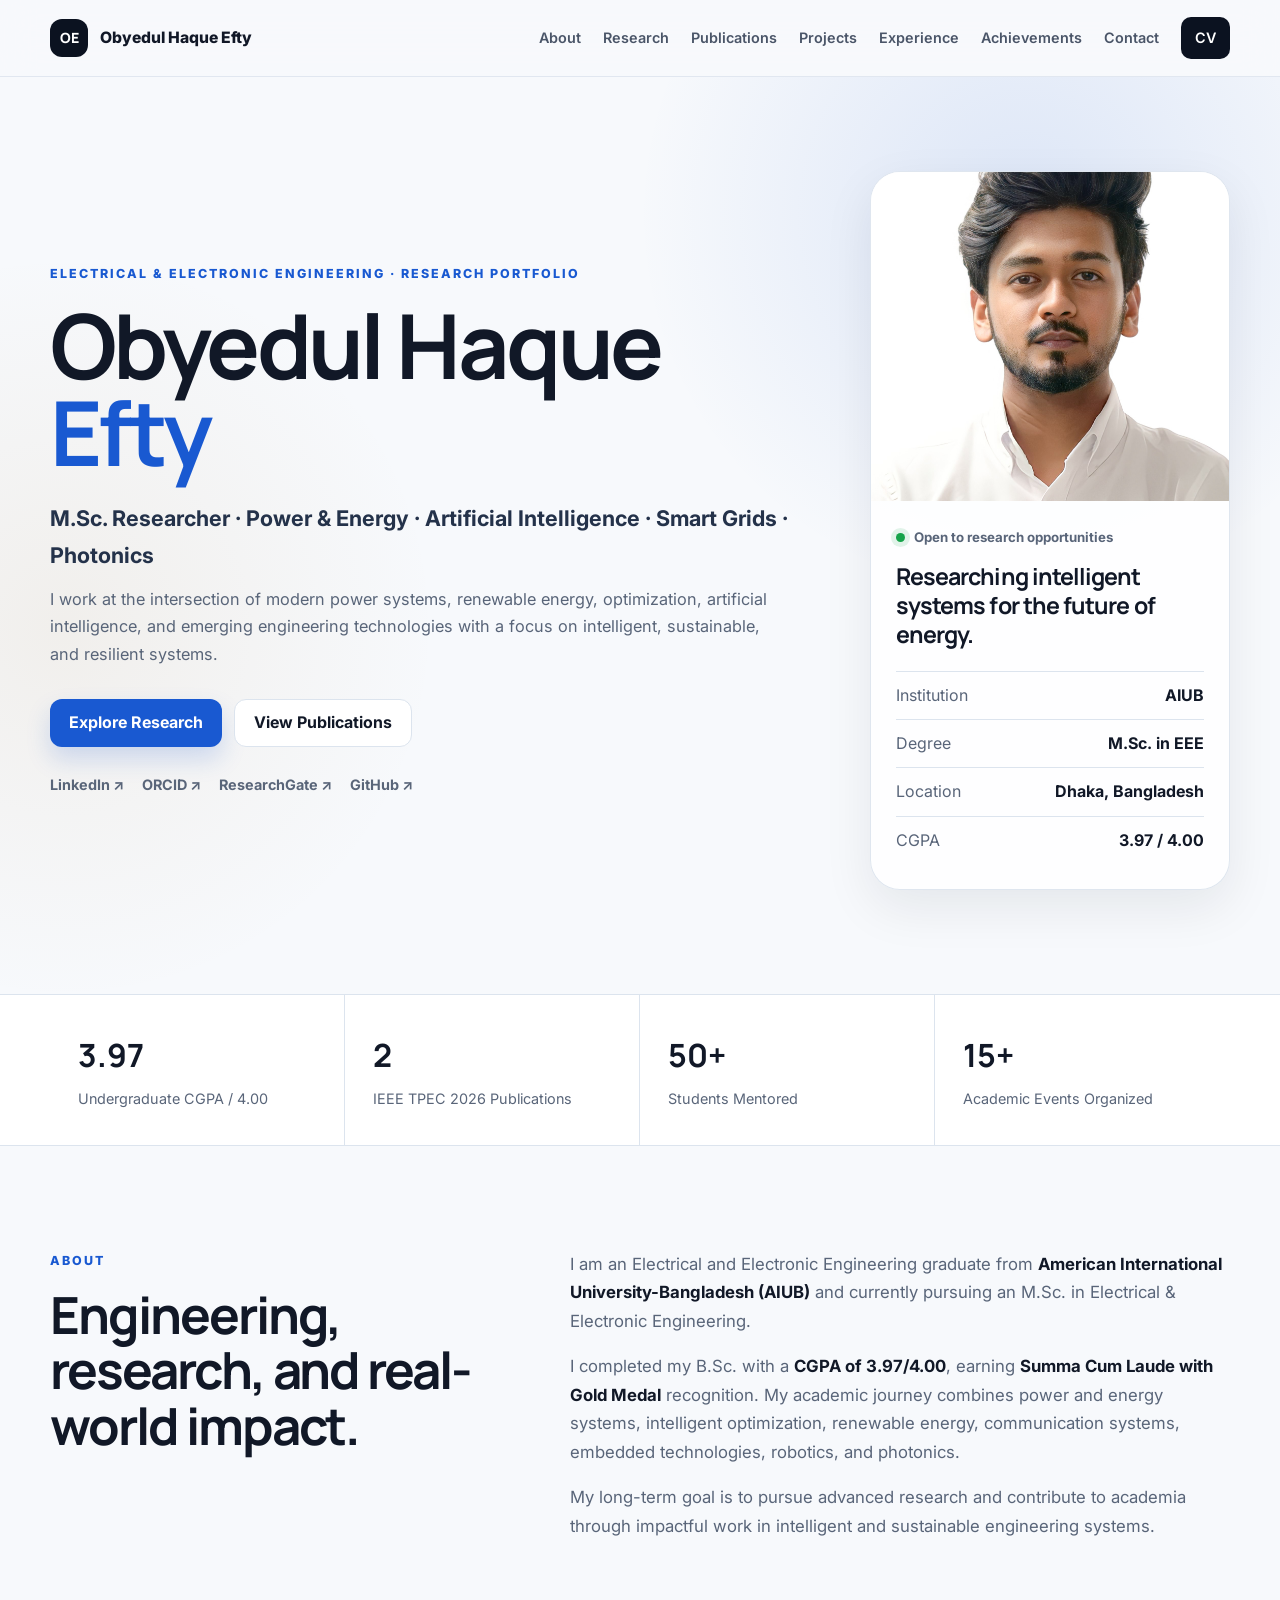
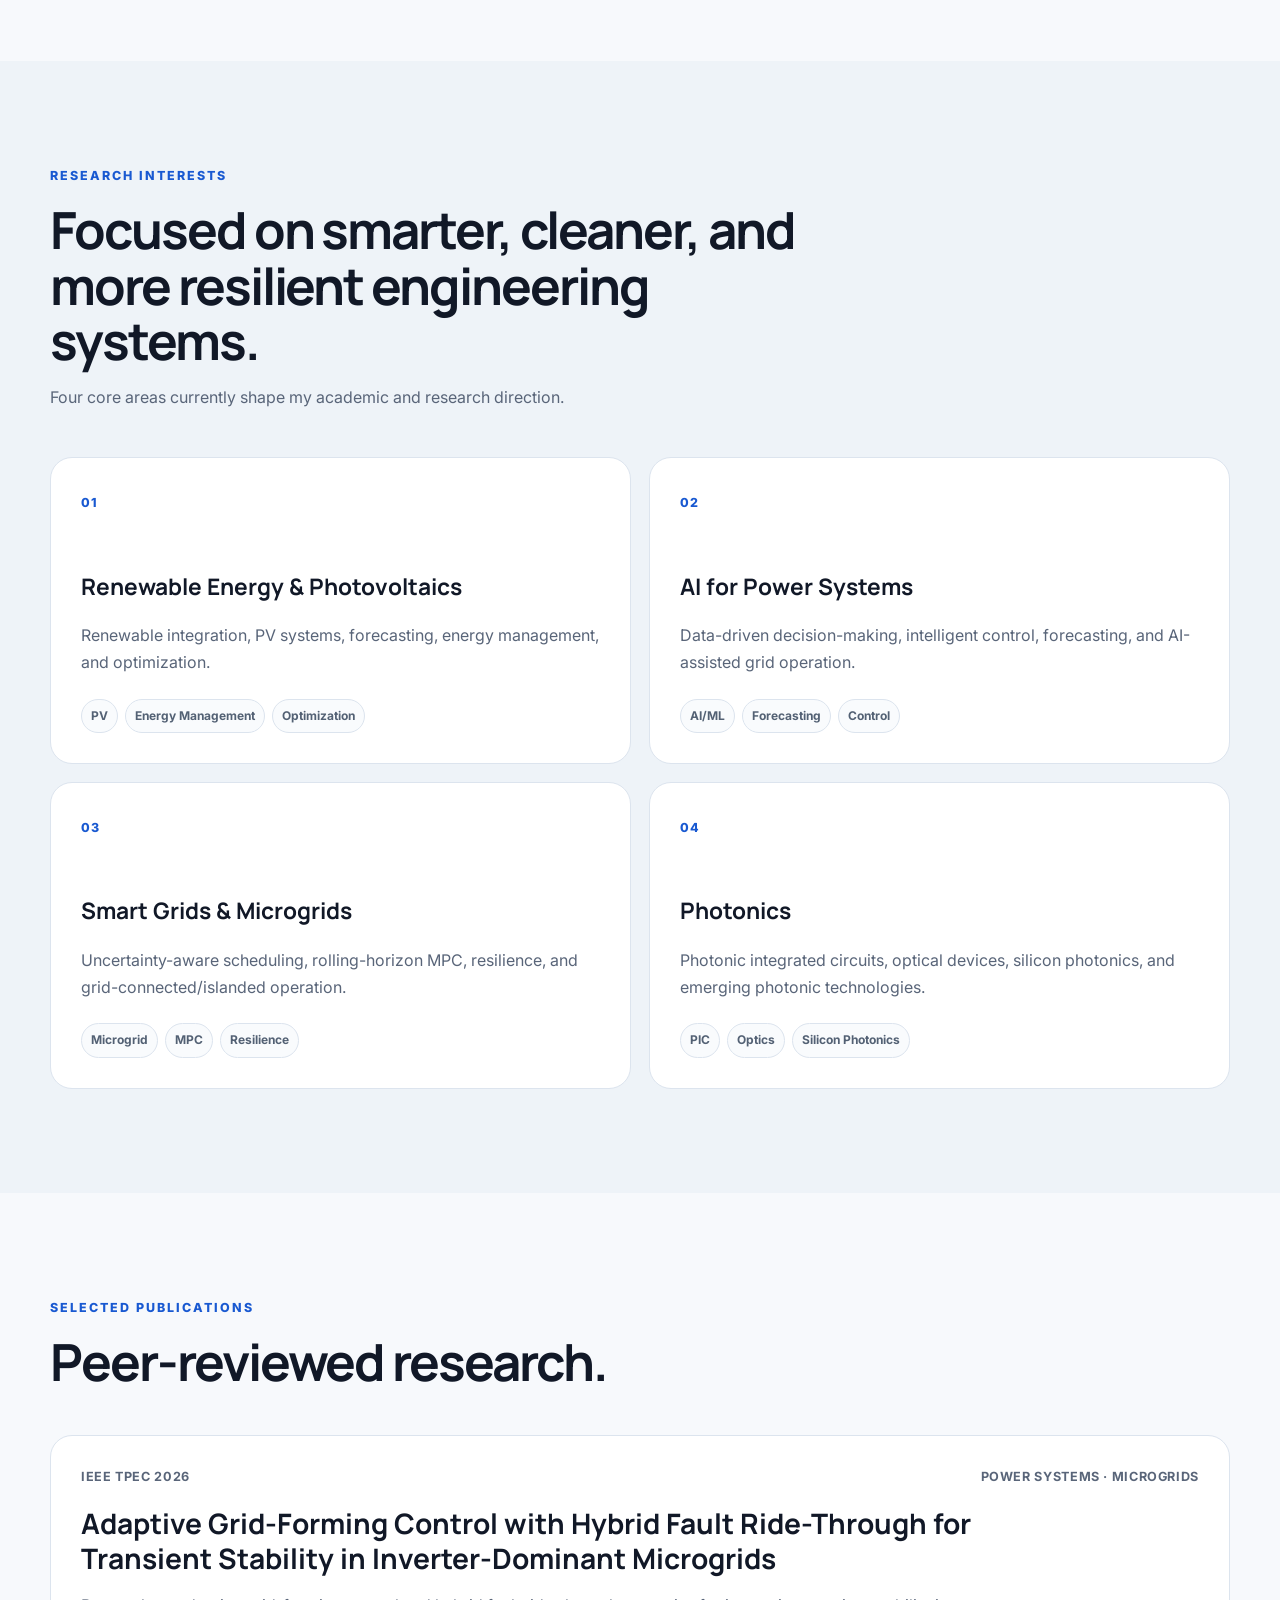
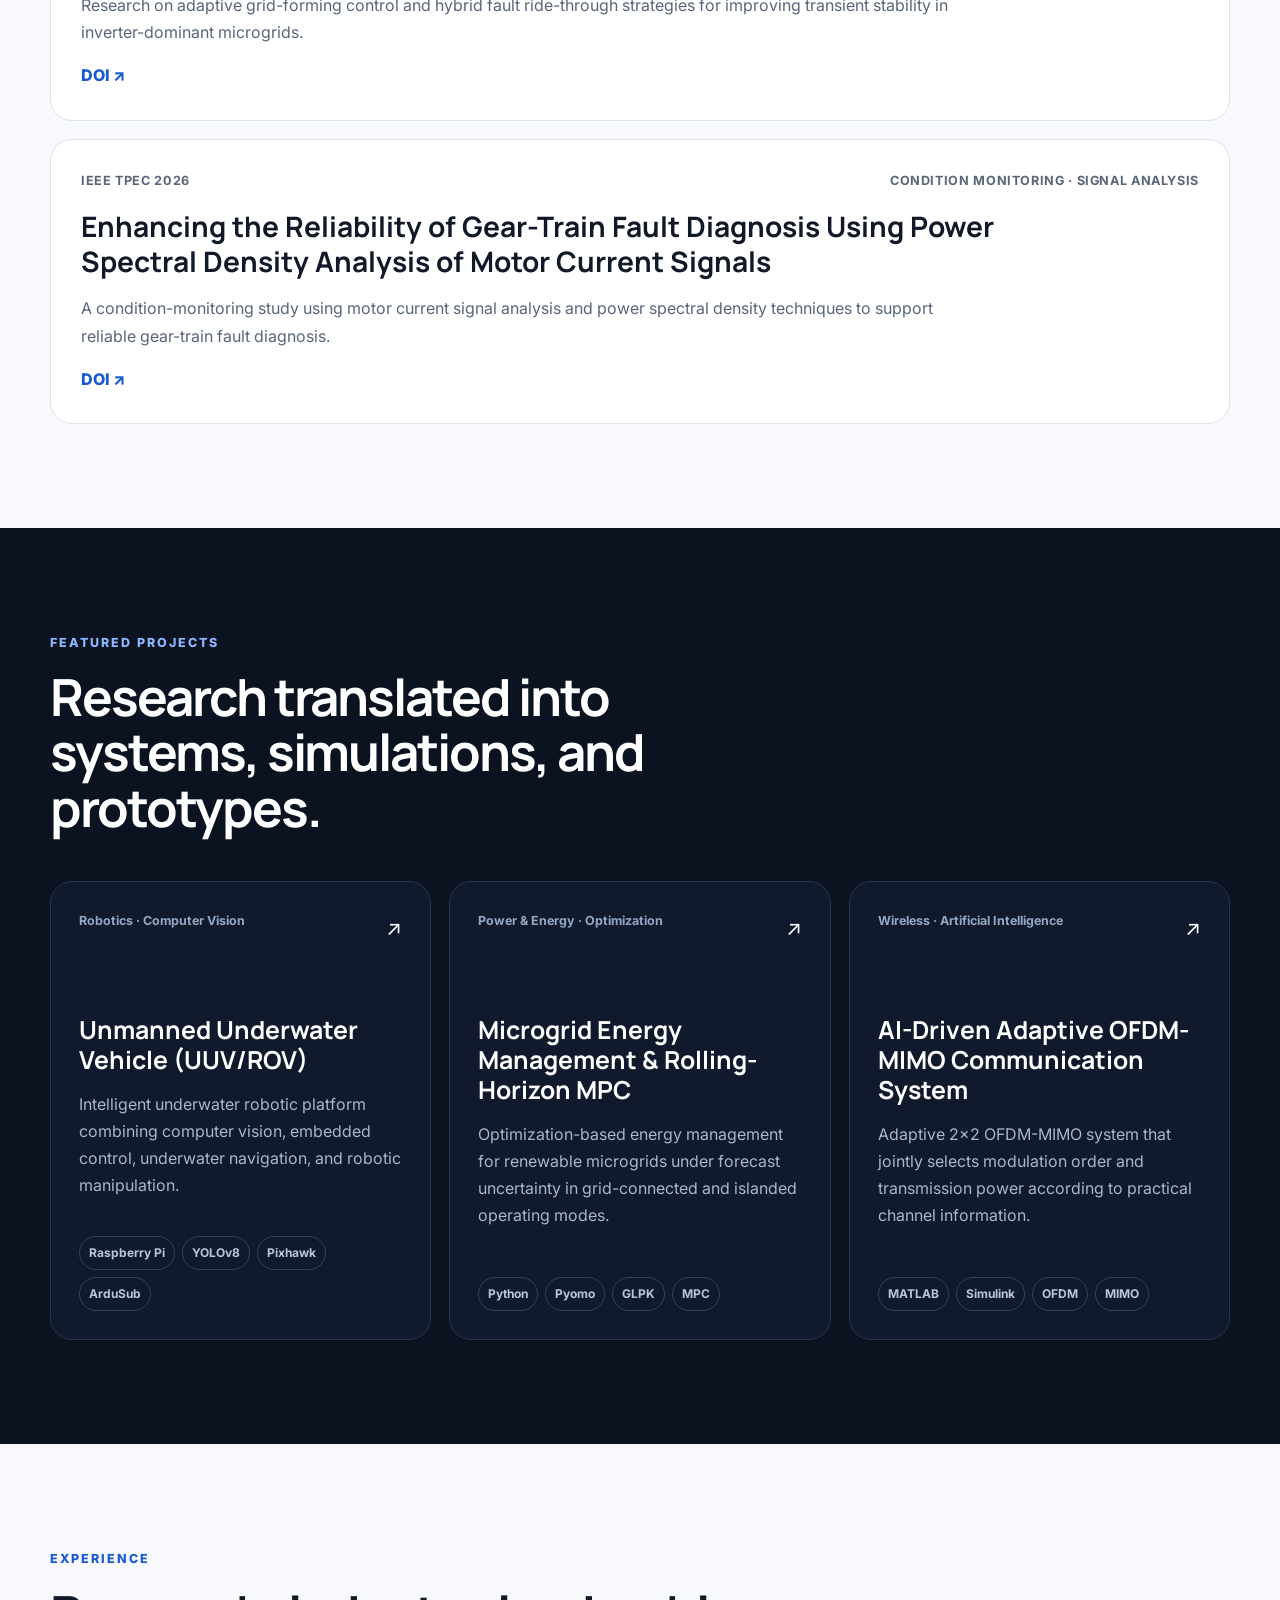
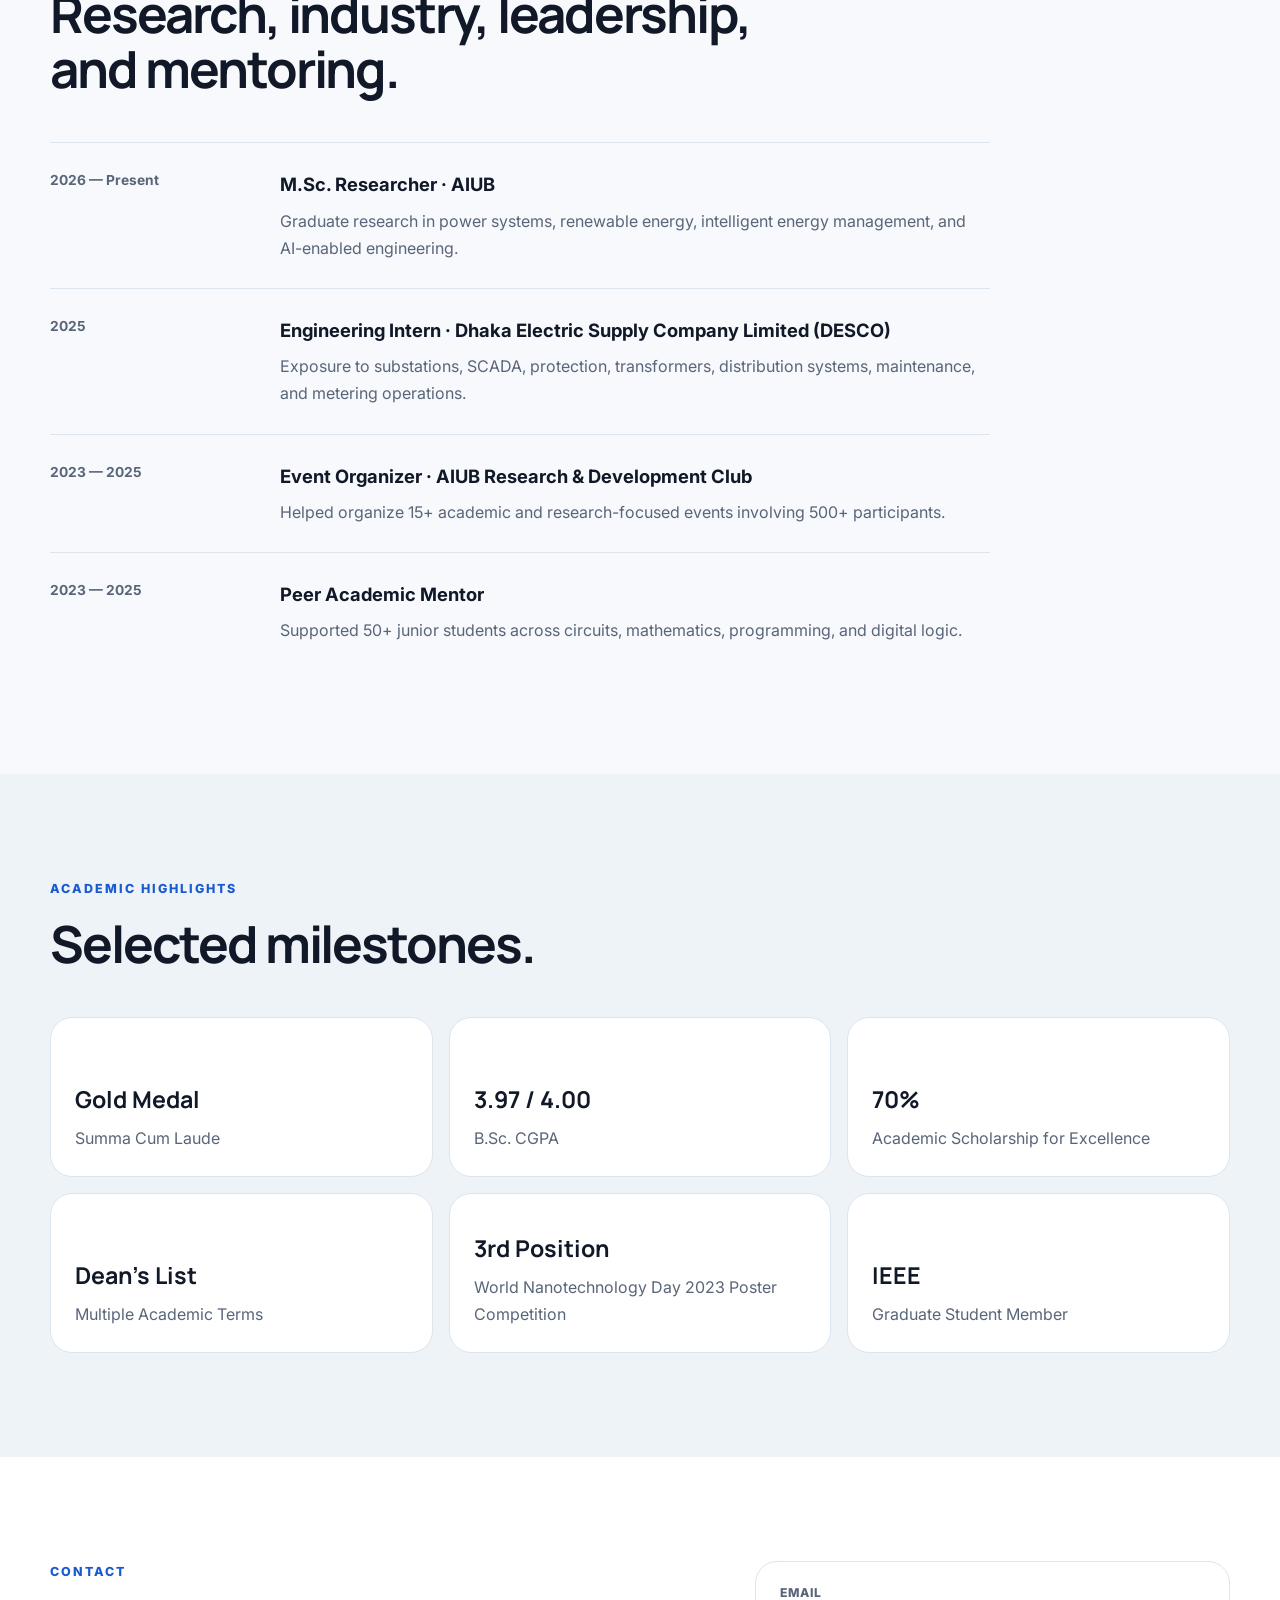
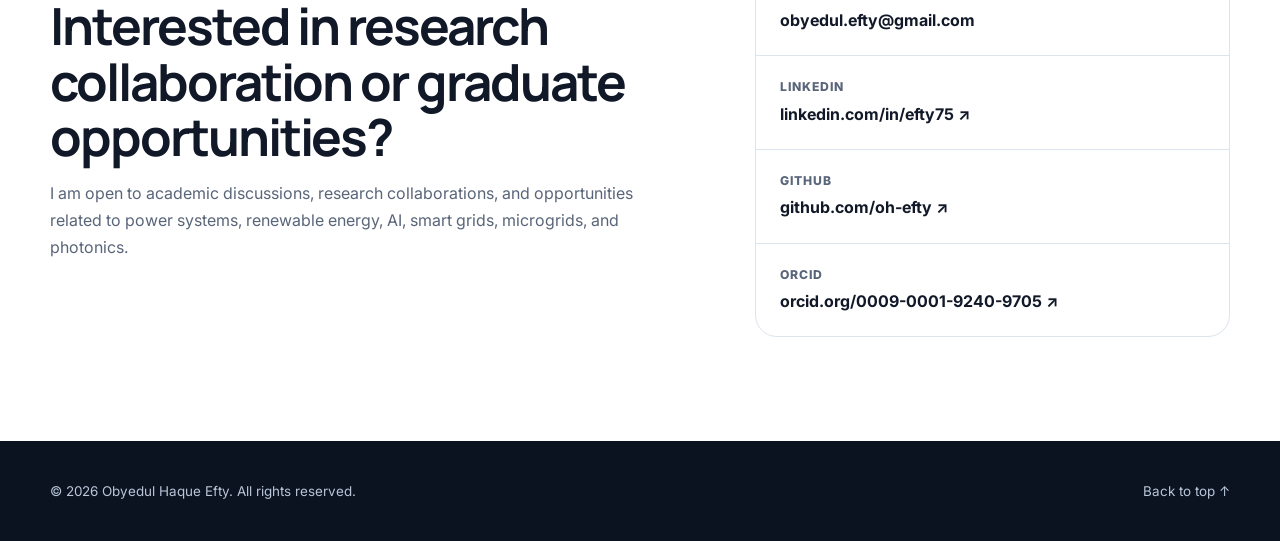
==== index.html @ f16069e9 "Update index.html" ====
<!DOCTYPE html>
<html lang="en">
<head>
  <meta charset="UTF-8" />
  <meta name="viewport" content="width=device-width, initial-scale=1.0" />
  <meta name="description" content="Academic and research portfolio of Obyedul Haque Efty, Electrical & Electronic Engineering graduate and M.Sc. researcher." />
  <meta name="author" content="Obyedul Haque Efty" />
  <meta name="theme-color" content="#0b1220" />

  <meta property="og:title" content="Obyedul Haque Efty | Academic & Research Portfolio" />
  <meta property="og:description" content="Electrical & Electronic Engineering | Power & Energy | AI | Smart Grids | Photonics" />
  <meta property="og:type" content="website" />

  <title>Obyedul Haque Efty | Academic & Research Portfolio</title>

  <link rel="preconnect" href="https://fonts.googleapis.com">
  <link rel="preconnect" href="https://fonts.gstatic.com" crossorigin>
  <link href="https://fonts.googleapis.com/css2?family=Inter:wght@400;500;600;700;800&family=Manrope:wght@600;700;800&display=swap" rel="stylesheet">
  <link rel="stylesheet" href="styles.css" />
</head>

<body>
  <a class="skip-link" href="#main">Skip to content</a>

  <header class="site-header" id="top">
    <div class="container nav-wrap">
      <a href="#home" class="brand" aria-label="Go to home">
        <span class="brand-mark">OE</span>
        <span class="brand-text">Obyedul Haque Efty</span>
      </a>

      <button class="menu-toggle" aria-label="Open navigation" aria-expanded="false">
        <span></span><span></span><span></span>
      </button>

      <nav class="nav-links" aria-label="Primary navigation">
        <a href="#about">About</a>
        <a href="#research">Research</a>
        <a href="#publications">Publications</a>
        <a href="#projects">Projects</a>
        <a href="#experience">Experience</a>
        <a href="#achievements">Achievements</a>
        <a href="#contact">Contact</a>
        <a class="nav-cta" href="assets/Obyedul_Haque_Efty_CV.pdf" target="_blank" rel="noopener">CV</a>
      </nav>
    </div>
  </header>

  <main id="main">
    <section class="hero section" id="home">
      <div class="container hero-grid">
        <div class="hero-copy reveal">
          <p class="eyebrow">Electrical & Electronic Engineering · Research Portfolio</p>
          <h1>Obyedul Haque <span>Efty</span></h1>
          <p class="hero-title">M.Sc. Researcher · Power & Energy · Artificial Intelligence · Smart Grids · Photonics</p>
          <p class="hero-description">
            I work at the intersection of modern power systems, renewable energy, optimization,
            artificial intelligence, and emerging engineering technologies with a focus on
            intelligent, sustainable, and resilient systems.
          </p>

          <div class="hero-actions">
            <a class="btn btn-primary" href="#research">Explore Research</a>
            <a class="btn btn-secondary" href="#publications">View Publications</a>
          </div>

          <div class="hero-links" aria-label="Professional links">
            <a href="https://linkedin.com/in/efty75" target="_blank" rel="noopener">LinkedIn ↗</a>
            <a href="https://orcid.org/0009-0001-9240-9705" target="_blank" rel="noopener" data-placeholder="orcid">ORCID ↗</a>
            <a href="https://www.researchgate.net/profile/Obyedul-Haque-Efty" target="_blank" rel="noopener">ResearchGate ↗</a>
            <a href="https://github.com/oh-efty" target="_blank" rel="noopener">GitHub ↗</a>
          </div>
        </div>

        <aside class="profile-card reveal" aria-label="Profile summary">
          <div class="profile-image-wrap">
            <img src="assets/profile.jpg" alt="Placeholder portrait for Obyedul Haque Efty" class="profile-image" />
          </div>
          <div class="profile-card-body">
            <p class="profile-status"><span></span> Open to research opportunities</p>
            <h2>Researching intelligent systems for the future of energy.</h2>
            <dl class="quick-facts">
              <div><dt>Institution</dt><dd>AIUB</dd></div>
              <div><dt>Degree</dt><dd>M.Sc. in EEE</dd></div>
              <div><dt>Location</dt><dd>Dhaka, Bangladesh</dd></div>
              <div><dt>CGPA</dt><dd>3.97 / 4.00</dd></div>
            </dl>
          </div>
        </aside>
      </div>
    </section>

    <section class="metrics">
      <div class="container metrics-grid reveal">
        <div><strong>3.97</strong><span>Undergraduate CGPA / 4.00</span></div>
        <div><strong>2</strong><span>IEEE TPEC 2026 Publications</span></div>
        <div><strong>50+</strong><span>Students Mentored</span></div>
        <div><strong>15+</strong><span>Academic Events Organized</span></div>
      </div>
    </section>

    <section class="section" id="about">
      <div class="container two-col">
        <div class="section-heading reveal">
          <p class="eyebrow">About</p>
          <h2>Engineering, research, and real-world impact.</h2>
        </div>
        <div class="about-copy reveal">
          <p>
            I am an Electrical and Electronic Engineering graduate from
            <strong>American International University-Bangladesh (AIUB)</strong> and currently
            pursuing an M.Sc. in Electrical & Electronic Engineering.
          </p>
          <p>
            I completed my B.Sc. with a <strong>CGPA of 3.97/4.00</strong>, earning
            <strong>Summa Cum Laude with Gold Medal</strong> recognition. My academic journey
            combines power and energy systems, intelligent optimization, renewable energy,
            communication systems, embedded technologies, robotics, and photonics.
          </p>
          <p>
            My long-term goal is to pursue advanced research and contribute to academia through
            impactful work in intelligent and sustainable engineering systems.
          </p>
        </div>
      </div>
    </section>

    <section class="section section-soft" id="research">
      <div class="container">
        <div class="section-heading max-width reveal">
          <p class="eyebrow">Research Interests</p>
          <h2>Focused on smarter, cleaner, and more resilient engineering systems.</h2>
          <p>Four core areas currently shape my academic and research direction.</p>
        </div>

        <div class="card-grid research-grid">
          <article class="research-card reveal">
            <span class="card-number">01</span>
            <h3>Renewable Energy & Photovoltaics</h3>
            <p>Renewable integration, PV systems, forecasting, energy management, and optimization.</p>
            <div class="tag-row"><span>PV</span><span>Energy Management</span><span>Optimization</span></div>
          </article>

          <article class="research-card reveal">
            <span class="card-number">02</span>
            <h3>AI for Power Systems</h3>
            <p>Data-driven decision-making, intelligent control, forecasting, and AI-assisted grid operation.</p>
            <div class="tag-row"><span>AI/ML</span><span>Forecasting</span><span>Control</span></div>
          </article>

          <article class="research-card reveal">
            <span class="card-number">03</span>
            <h3>Smart Grids & Microgrids</h3>
            <p>Uncertainty-aware scheduling, rolling-horizon MPC, resilience, and grid-connected/islanded operation.</p>
            <div class="tag-row"><span>Microgrid</span><span>MPC</span><span>Resilience</span></div>
          </article>

          <article class="research-card reveal">
            <span class="card-number">04</span>
            <h3>Photonics</h3>
            <p>Photonic integrated circuits, optical devices, silicon photonics, and emerging photonic technologies.</p>
            <div class="tag-row"><span>PIC</span><span>Optics</span><span>Silicon Photonics</span></div>
          </article>
        </div>
      </div>
    </section>

    <section class="section" id="publications">
      <div class="container">
        <div class="section-heading max-width reveal">
          <p class="eyebrow">Selected Publications</p>
          <h2>Peer-reviewed research.</h2>
        </div>

        <div class="publication-list">
          <article class="publication-card reveal">
            <div class="pub-meta">
              <span>IEEE TPEC 2026</span>
              <span>Power Systems · Microgrids</span>
            </div>
            <h3>Adaptive Grid-Forming Control with Hybrid Fault Ride-Through for Transient Stability in Inverter-Dominant Microgrids</h3>
            <p>
              Research on adaptive grid-forming control and hybrid fault ride-through strategies
              for improving transient stability in inverter-dominant microgrids.
            </p>
            <div class="pub-actions">
              <a href="https://doi.org/10.1109/TPEC67884.2026.11513209" target="_blank" rel="noopener">DOI ↗</a>
            </div>
          </article>

          <article class="publication-card reveal">
            <div class="pub-meta">
              <span>IEEE TPEC 2026</span>
              <span>Condition Monitoring · Signal Analysis</span>
            </div>
            <h3>Enhancing the Reliability of Gear-Train Fault Diagnosis Using Power Spectral Density Analysis of Motor Current Signals</h3>
            <p>
              A condition-monitoring study using motor current signal analysis and power spectral
              density techniques to support reliable gear-train fault diagnosis.
            </p>
            <div class="pub-actions">
              <a href="https://doi.org/10.1109/TPEC67884.2026.11513044" target="_blank" rel="noopener">DOI ↗</a>
            </div>
          </article>
        </div>
      </div>
    </section>

    <section class="section section-dark" id="projects">
      <div class="container">
        <div class="section-heading max-width reveal">
          <p class="eyebrow">Featured Projects</p>
          <h2>Research translated into systems, simulations, and prototypes.</h2>
        </div>

        <div class="project-grid">
          <article class="project-card reveal">
            <div class="project-top">
              <span class="project-label">Robotics · Computer Vision</span>
              <span class="project-arrow">↗</span>
            </div>
            <h3>Unmanned Underwater Vehicle (UUV/ROV)</h3>
            <p>
              Intelligent underwater robotic platform combining computer vision, embedded control,
              underwater navigation, and robotic manipulation.
            </p>
            <div class="tag-row dark-tags">
              <span>Raspberry Pi</span><span>YOLOv8</span><span>Pixhawk</span><span>ArduSub</span>
            </div>
          </article>

          <article class="project-card reveal">
            <div class="project-top">
              <span class="project-label">Power & Energy · Optimization</span>
              <span class="project-arrow">↗</span>
            </div>
            <h3>Microgrid Energy Management & Rolling-Horizon MPC</h3>
            <p>
              Optimization-based energy management for renewable microgrids under forecast
              uncertainty in grid-connected and islanded operating modes.
            </p>
            <div class="tag-row dark-tags">
              <span>Python</span><span>Pyomo</span><span>GLPK</span><span>MPC</span>
            </div>
          </article>

          <article class="project-card reveal">
            <div class="project-top">
              <span class="project-label">Wireless · Artificial Intelligence</span>
              <span class="project-arrow">↗</span>
            </div>
            <h3>AI-Driven Adaptive OFDM-MIMO Communication System</h3>
            <p>
              Adaptive 2×2 OFDM-MIMO system that jointly selects modulation order and transmission
              power according to practical channel information.
            </p>
            <div class="tag-row dark-tags">
              <span>MATLAB</span><span>Simulink</span><span>OFDM</span><span>MIMO</span>
            </div>
          </article>
        </div>
      </div>
    </section>

    <section class="section" id="experience">
      <div class="container">
        <div class="section-heading max-width reveal">
          <p class="eyebrow">Experience</p>
          <h2>Research, industry, leadership, and mentoring.</h2>
        </div>

        <div class="timeline">
          <article class="timeline-item reveal">
            <div class="timeline-date">2026 — Present</div>
            <div class="timeline-content">
              <h3>M.Sc. Researcher · AIUB</h3>
              <p>Graduate research in power systems, renewable energy, intelligent energy management, and AI-enabled engineering.</p>
            </div>
          </article>

          <article class="timeline-item reveal">
            <div class="timeline-date">2025</div>
            <div class="timeline-content">
              <h3>Engineering Intern · Dhaka Electric Supply Company Limited (DESCO)</h3>
              <p>Exposure to substations, SCADA, protection, transformers, distribution systems, maintenance, and metering operations.</p>
            </div>
          </article>

          <article class="timeline-item reveal">
            <div class="timeline-date">2023 — 2025</div>
            <div class="timeline-content">
              <h3>Event Organizer · AIUB Research & Development Club</h3>
              <p>Helped organize 15+ academic and research-focused events involving 500+ participants.</p>
            </div>
          </article>

          <article class="timeline-item reveal">
            <div class="timeline-date">2023 — 2025</div>
            <div class="timeline-content">
              <h3>Peer Academic Mentor</h3>
              <p>Supported 50+ junior students across circuits, mathematics, programming, and digital logic.</p>
            </div>
          </article>
        </div>
      </div>
    </section>

    <section class="section section-soft" id="achievements">
      <div class="container">
        <div class="section-heading max-width reveal">
          <p class="eyebrow">Academic Highlights</p>
          <h2>Selected milestones.</h2>
        </div>

        <div class="achievement-grid">
          <article class="achievement-card reveal"><strong>Gold Medal</strong><span>Summa Cum Laude</span></article>
          <article class="achievement-card reveal"><strong>3.97 / 4.00</strong><span>B.Sc. CGPA</span></article>
          <article class="achievement-card reveal"><strong>70%</strong><span>Academic Scholarship for Excellence</span></article>
          <article class="achievement-card reveal"><strong>Dean’s List</strong><span>Multiple Academic Terms</span></article>
          <article class="achievement-card reveal"><strong>3rd Position</strong><span>World Nanotechnology Day 2023 Poster Competition</span></article>
          <article class="achievement-card reveal"><strong>IEEE</strong><span>Graduate Student Member</span></article>
        </div>
      </div>
    </section>

    <section class="section contact-section" id="contact">
      <div class="container contact-grid">
        <div class="section-heading reveal">
          <p class="eyebrow">Contact</p>
          <h2>Interested in research collaboration or graduate opportunities?</h2>
          <p>
            I am open to academic discussions, research collaborations, and opportunities related
            to power systems, renewable energy, AI, smart grids, microgrids, and photonics.
          </p>
        </div>

        <div class="contact-card reveal">
          <a href="mailto:obyedul.efty@gmail.com">
            <span>Email</span>
            <strong>obyedul.efty@gmail.com</strong>
          </a>
          <a href="https://linkedin.com/in/efty75" target="_blank" rel="noopener">
            <span>LinkedIn</span>
            <strong>linkedin.com/in/efty75 ↗</strong>
          </a>
          <a href="https://github.com/oh-efty" target="_blank" rel="noopener">
            <span>GitHub</span>
            <strong>github.com/oh-efty ↗</strong>
          </a>
          <a href="https://orcid.org/0009-0001-9240-9705" target="_blank" rel="noopener">
            <span>ORCID</span>
            <strong>orcid.org/0009-0001-9240-9705 ↗</strong>
          </a>
        </div>
      </div>
    </section>
  </main>

  <footer class="site-footer">
    <div class="container footer-wrap">
      <p>© <span id="year"></span> Obyedul Haque Efty. All rights reserved.</p>
      <a href="#top">Back to top ↑</a>
    </div>
  </footer>

  <script src="script.js"></script>
</body>
</html>
---- styles.css ----
:root {
  --bg: #f7f9fc;
  --surface: #ffffff;
  --surface-soft: #eef3f8;
  --ink: #111827;
  --muted: #596579;
  --line: #dce4ee;
  --navy: #0b1220;
  --blue: #1959d1;
  --blue-2: #0f3f9d;
  --accent: #a8772e;
  --max: 1180px;
  --radius: 22px;
  --shadow: 0 18px 50px rgba(15, 23, 42, .08);
}

* { box-sizing: border-box; }

html {
  scroll-behavior: smooth;
  scroll-padding-top: 86px;
}

body {
  margin: 0;
  font-family: "Inter", system-ui, -apple-system, BlinkMacSystemFont, "Segoe UI", sans-serif;
  color: var(--ink);
  background: var(--bg);
  line-height: 1.7;
}

img { max-width: 100%; display: block; }
a { color: inherit; text-decoration: none; }

.container {
  width: min(calc(100% - 36px), var(--max));
  margin: 0 auto;
}

.section { padding: 104px 0; }
.section-soft { background: var(--surface-soft); }
.section-dark { background: var(--navy); color: white; }

.skip-link {
  position: absolute;
  left: -9999px;
  top: 8px;
  z-index: 9999;
  background: #fff;
  padding: 10px 14px;
  border-radius: 10px;
}
.skip-link:focus { left: 8px; }

.site-header {
  position: sticky;
  top: 0;
  z-index: 1000;
  border-bottom: 1px solid rgba(220, 228, 238, .8);
  background: rgba(247, 249, 252, .88);
  backdrop-filter: blur(18px);
}

.nav-wrap {
  min-height: 76px;
  display: flex;
  align-items: center;
  justify-content: space-between;
  gap: 22px;
}

.brand {
  display: inline-flex;
  align-items: center;
  gap: 12px;
  font-weight: 800;
}

.brand-mark {
  width: 38px;
  height: 38px;
  display: grid;
  place-items: center;
  border-radius: 12px;
  color: white;
  background: var(--navy);
  font-family: "Manrope", sans-serif;
  font-size: .88rem;
}

.brand-text { font-size: .98rem; }

.nav-links {
  display: flex;
  align-items: center;
  gap: 22px;
  font-size: .9rem;
  font-weight: 600;
  color: #4a5568;
}

.nav-links a:hover { color: var(--blue); }
.nav-cta {
  padding: 9px 14px;
  border-radius: 10px;
  background: var(--navy);
  color: white !important;
}

.menu-toggle {
  display: none;
  width: 42px;
  height: 42px;
  border: 0;
  background: transparent;
  cursor: pointer;
}
.menu-toggle span {
  display: block;
  width: 22px;
  height: 2px;
  margin: 5px auto;
  background: var(--ink);
}

.hero {
  padding-top: 94px;
  min-height: calc(100vh - 76px);
  display: flex;
  align-items: center;
  background:
    radial-gradient(circle at 80% 15%, rgba(25, 89, 209, .12), transparent 30%),
    radial-gradient(circle at 5% 60%, rgba(168, 119, 46, .08), transparent 28%),
    var(--bg);
}

.hero-grid {
  display: grid;
  grid-template-columns: 1.35fr .65fr;
  gap: 72px;
  align-items: center;
}

.eyebrow {
  margin: 0 0 16px;
  color: var(--blue);
  font-size: .78rem;
  font-weight: 800;
  letter-spacing: .16em;
  text-transform: uppercase;
}

.hero h1,
.section-heading h2,
.profile-card h2 {
  font-family: "Manrope", sans-serif;
  letter-spacing: -.04em;
}

.hero h1 {
  margin: 0;
  max-width: 790px;
  font-size: clamp(3.2rem, 7vw, 6.7rem);
  line-height: .98;
}
.hero h1 span { color: var(--blue); }

.hero-title {
  margin: 24px 0 12px;
  max-width: 750px;
  font-size: clamp(1.05rem, 2vw, 1.35rem);
  font-weight: 700;
  color: #24324a;
}

.hero-description {
  max-width: 720px;
  margin: 0;
  color: var(--muted);
  font-size: 1.02rem;
}

.hero-actions {
  display: flex;
  gap: 12px;
  flex-wrap: wrap;
  margin-top: 30px;
}

.btn {
  display: inline-flex;
  align-items: center;
  justify-content: center;
  min-height: 48px;
  padding: 0 19px;
  border-radius: 12px;
  font-weight: 700;
  transition: transform .2s ease, box-shadow .2s ease, background .2s ease;
}
.btn:hover { transform: translateY(-2px); }
.btn-primary { background: var(--blue); color: white; box-shadow: 0 12px 25px rgba(25, 89, 209, .18); }
.btn-primary:hover { background: var(--blue-2); }
.btn-secondary { background: var(--surface); border: 1px solid var(--line); }

.hero-links {
  display: flex;
  gap: 18px;
  flex-wrap: wrap;
  margin-top: 26px;
  font-size: .9rem;
  font-weight: 700;
  color: var(--muted);
}

.profile-card {
  overflow: hidden;
  background: rgba(255,255,255,.86);
  border: 1px solid rgba(220, 228, 238, .9);
  border-radius: 30px;
  box-shadow: var(--shadow);
}

.profile-image-wrap {
  aspect-ratio: 1 / .92;
  overflow: hidden;
  background: linear-gradient(145deg, #e9eef6, #d8e2ef);
}

.profile-image {
  width: 100%;
  height: 100%;
  object-fit: cover;
}

.profile-card-body { padding: 25px; }

.profile-status {
  display: flex;
  gap: 9px;
  align-items: center;
  margin: 0 0 13px;
  color: var(--muted);
  font-size: .83rem;
  font-weight: 700;
}
.profile-status span {
  width: 9px;
  height: 9px;
  border-radius: 50%;
  background: #16a34a;
  box-shadow: 0 0 0 5px rgba(22,163,74,.12);
}

.profile-card h2 {
  margin: 0 0 22px;
  font-size: 1.45rem;
  line-height: 1.25;
}

.quick-facts { margin: 0; }
.quick-facts div {
  display: flex;
  justify-content: space-between;
  gap: 20px;
  padding: 10px 0;
  border-top: 1px solid var(--line);
}
.quick-facts dt { color: var(--muted); }
.quick-facts dd { margin: 0; font-weight: 700; text-align: right; }

.metrics {
  background: var(--surface);
  border-block: 1px solid var(--line);
}

.metrics-grid {
  display: grid;
  grid-template-columns: repeat(4, 1fr);
}
.metrics-grid div {
  min-height: 150px;
  padding: 28px;
  display: flex;
  flex-direction: column;
  justify-content: center;
  border-right: 1px solid var(--line);
}
.metrics-grid div:last-child { border-right: 0; }
.metrics-grid strong {
  font-family: "Manrope", sans-serif;
  font-size: 2rem;
}
.metrics-grid span {
  margin-top: 4px;
  color: var(--muted);
  font-size: .9rem;
}

.two-col {
  display: grid;
  grid-template-columns: .8fr 1.2fr;
  gap: 80px;
}

.section-heading.max-width { max-width: 760px; margin-bottom: 46px; }
.section-heading h2 {
  margin: 0;
  font-size: clamp(2.1rem, 4vw, 3.7rem);
  line-height: 1.08;
}
.section-heading > p:last-child:not(.eyebrow) {
  color: var(--muted);
  max-width: 680px;
}

.about-copy {
  color: var(--muted);
  font-size: 1.05rem;
}
.about-copy p:first-child { margin-top: 0; }
.about-copy strong { color: var(--ink); }

.card-grid { display: grid; gap: 18px; }
.research-grid { grid-template-columns: repeat(2, 1fr); }

.research-card {
  position: relative;
  min-height: 275px;
  padding: 30px;
  overflow: hidden;
  background: var(--surface);
  border: 1px solid var(--line);
  border-radius: var(--radius);
  transition: transform .25s ease, box-shadow .25s ease, border-color .25s ease;
}
.research-card:hover {
  transform: translateY(-5px);
  box-shadow: var(--shadow);
  border-color: #b9c9dc;
}
.card-number {
  display: inline-block;
  margin-bottom: 54px;
  color: var(--blue);
  font-size: .78rem;
  font-weight: 800;
  letter-spacing: .12em;
}
.research-card h3 {
  margin: 0;
  font-family: "Manrope", sans-serif;
  font-size: 1.42rem;
}
.research-card p { color: var(--muted); }

.tag-row { display: flex; flex-wrap: wrap; gap: 7px; margin-top: 22px; }
.tag-row span {
  padding: 6px 9px;
  border: 1px solid var(--line);
  border-radius: 999px;
  color: #536174;
  background: #f9fbfd;
  font-size: .75rem;
  font-weight: 700;
}

.publication-list { display: grid; gap: 18px; }
.publication-card {
  padding: 30px;
  background: var(--surface);
  border: 1px solid var(--line);
  border-radius: var(--radius);
}
.pub-meta {
  display: flex;
  justify-content: space-between;
  gap: 18px;
  margin-bottom: 18px;
  color: var(--muted);
  font-size: .79rem;
  font-weight: 700;
  text-transform: uppercase;
  letter-spacing: .05em;
}
.publication-card h3 {
  max-width: 960px;
  margin: 0;
  font-family: "Manrope", sans-serif;
  font-size: clamp(1.3rem, 2.2vw, 1.85rem);
  line-height: 1.25;
}
.publication-card p { color: var(--muted); max-width: 900px; }
.pub-actions a { color: var(--blue); font-weight: 800; }

.section-dark .eyebrow { color: #8fb7ff; }
.section-dark .section-heading > p:last-child:not(.eyebrow) { color: #aab6ca; }

.project-grid {
  display: grid;
  grid-template-columns: repeat(3, 1fr);
  gap: 18px;
}

.project-card {
  min-height: 370px;
  padding: 28px;
  display: flex;
  flex-direction: column;
  border: 1px solid #26344c;
  border-radius: var(--radius);
  background: #101a2c;
  transition: transform .25s ease, border-color .25s ease;
}
.project-card:hover { transform: translateY(-5px); border-color: #496487; }
.project-top {
  display: flex;
  justify-content: space-between;
  gap: 14px;
  margin-bottom: 70px;
}
.project-label { color: #94a7c4; font-size: .78rem; font-weight: 700; }
.project-arrow { font-size: 1.3rem; }
.project-card h3 {
  margin: 0;
  font-family: "Manrope", sans-serif;
  font-size: 1.55rem;
  line-height: 1.2;
}
.project-card p { color: #aab6ca; }
.dark-tags { margin-top: auto; padding-top: 20px; }
.dark-tags span { background: transparent; border-color: #31425e; color: #b9c6d8; }

.timeline { max-width: 940px; }
.timeline-item {
  display: grid;
  grid-template-columns: 190px 1fr;
  gap: 40px;
  padding: 26px 0;
  border-top: 1px solid var(--line);
}
.timeline-date { color: var(--muted); font-size: .86rem; font-weight: 700; }
.timeline-content h3 { margin: 0 0 7px; font-size: 1.15rem; }
.timeline-content p { margin: 0; color: var(--muted); }

.achievement-grid {
  display: grid;
  grid-template-columns: repeat(3, 1fr);
  gap: 16px;
}
.achievement-card {
  min-height: 160px;
  padding: 24px;
  display: flex;
  flex-direction: column;
  justify-content: end;
  background: var(--surface);
  border: 1px solid var(--line);
  border-radius: var(--radius);
}
.achievement-card strong {
  font-family: "Manrope", sans-serif;
  font-size: 1.45rem;
}
.achievement-card span { color: var(--muted); margin-top: 5px; }

.contact-section { background: #fff; }
.contact-grid {
  display: grid;
  grid-template-columns: 1fr .75fr;
  gap: 72px;
  align-items: start;
}
.contact-card {
  border: 1px solid var(--line);
  border-radius: var(--radius);
  overflow: hidden;
}
.contact-card a {
  display: block;
  padding: 21px 24px;
  border-bottom: 1px solid var(--line);
  transition: background .2s ease;
}
.contact-card a:last-child { border-bottom: 0; }
.contact-card a:hover { background: #f8fafc; }
.contact-card span {
  display: block;
  color: var(--muted);
  font-size: .76rem;
  text-transform: uppercase;
  font-weight: 800;
  letter-spacing: .08em;
}
.contact-card strong { display: block; margin-top: 3px; }

.site-footer {
  padding: 25px 0;
  background: var(--navy);
  color: #b9c6d8;
  font-size: .84rem;
}
.footer-wrap {
  display: flex;
  justify-content: space-between;
  gap: 18px;
  align-items: center;
}

.reveal {
  opacity: 0;
  transform: translateY(18px);
  transition: opacity .65s ease, transform .65s ease;
}
.reveal.visible { opacity: 1; transform: none; }

@media (max-width: 1000px) {
  .nav-links {
    position: absolute;
    left: 18px;
    right: 18px;
    top: 67px;
    padding: 18px;
    display: none;
    flex-direction: column;
    align-items: stretch;
    gap: 5px;
    background: white;
    border: 1px solid var(--line);
    border-radius: 16px;
    box-shadow: var(--shadow);
  }
  .nav-links.open { display: flex; }
  .nav-links a { padding: 9px 7px; }
  .menu-toggle { display: block; }

  .hero-grid { grid-template-columns: 1fr; gap: 42px; }
  .profile-card { max-width: 520px; }
  .project-grid { grid-template-columns: 1fr; }
  .project-card { min-height: 300px; }
}

@media (max-width: 760px) {
  .section { padding: 76px 0; }
  .hero { padding-top: 70px; }
  .hero h1 { font-size: clamp(3rem, 15vw, 5rem); }

  .brand-text { display: none; }

  .metrics-grid { grid-template-columns: repeat(2, 1fr); }
  .metrics-grid div { border-bottom: 1px solid var(--line); }
  .metrics-grid div:nth-child(2n) { border-right: 0; }

  .two-col,
  .contact-grid { grid-template-columns: 1fr; gap: 30px; }

  .research-grid,
  .achievement-grid { grid-template-columns: 1fr; }

  .timeline-item { grid-template-columns: 1fr; gap: 7px; }

  .pub-meta { flex-direction: column; gap: 4px; }
  .footer-wrap { flex-direction: column; align-items: flex-start; }
}
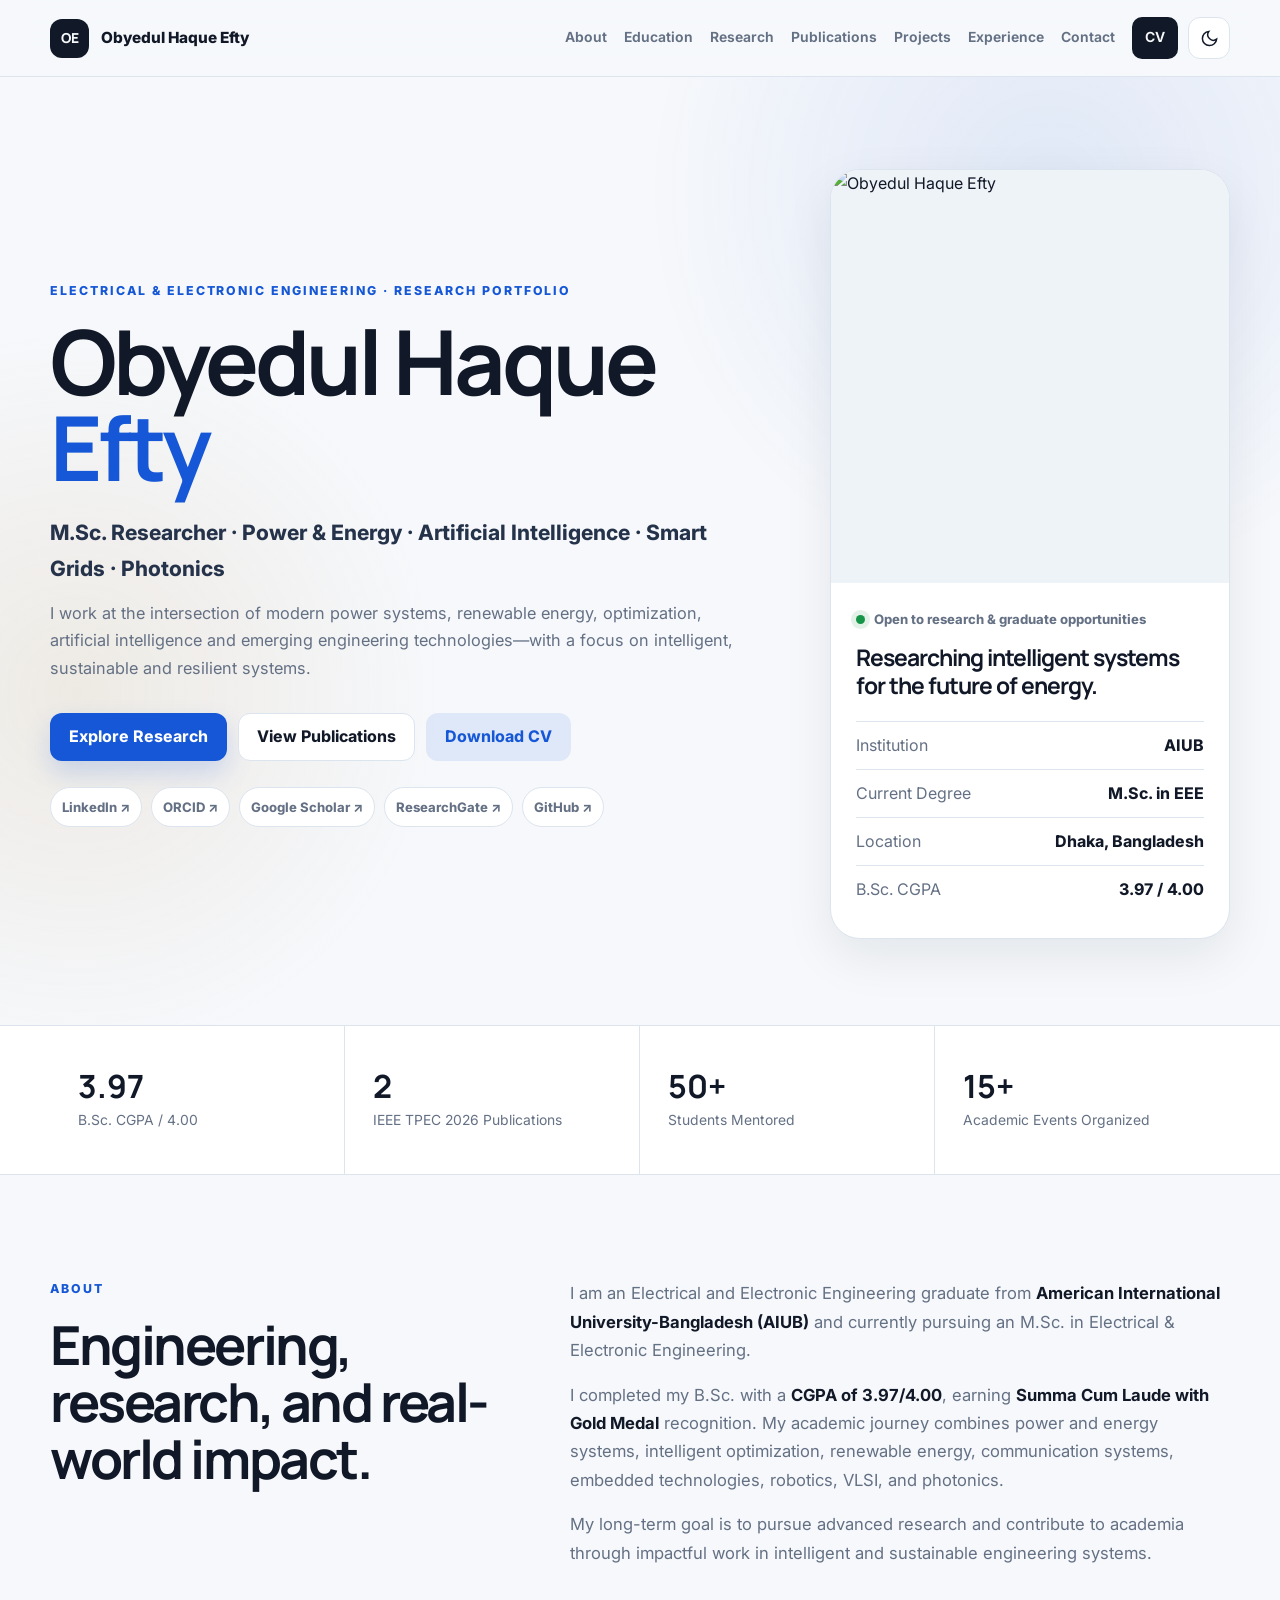
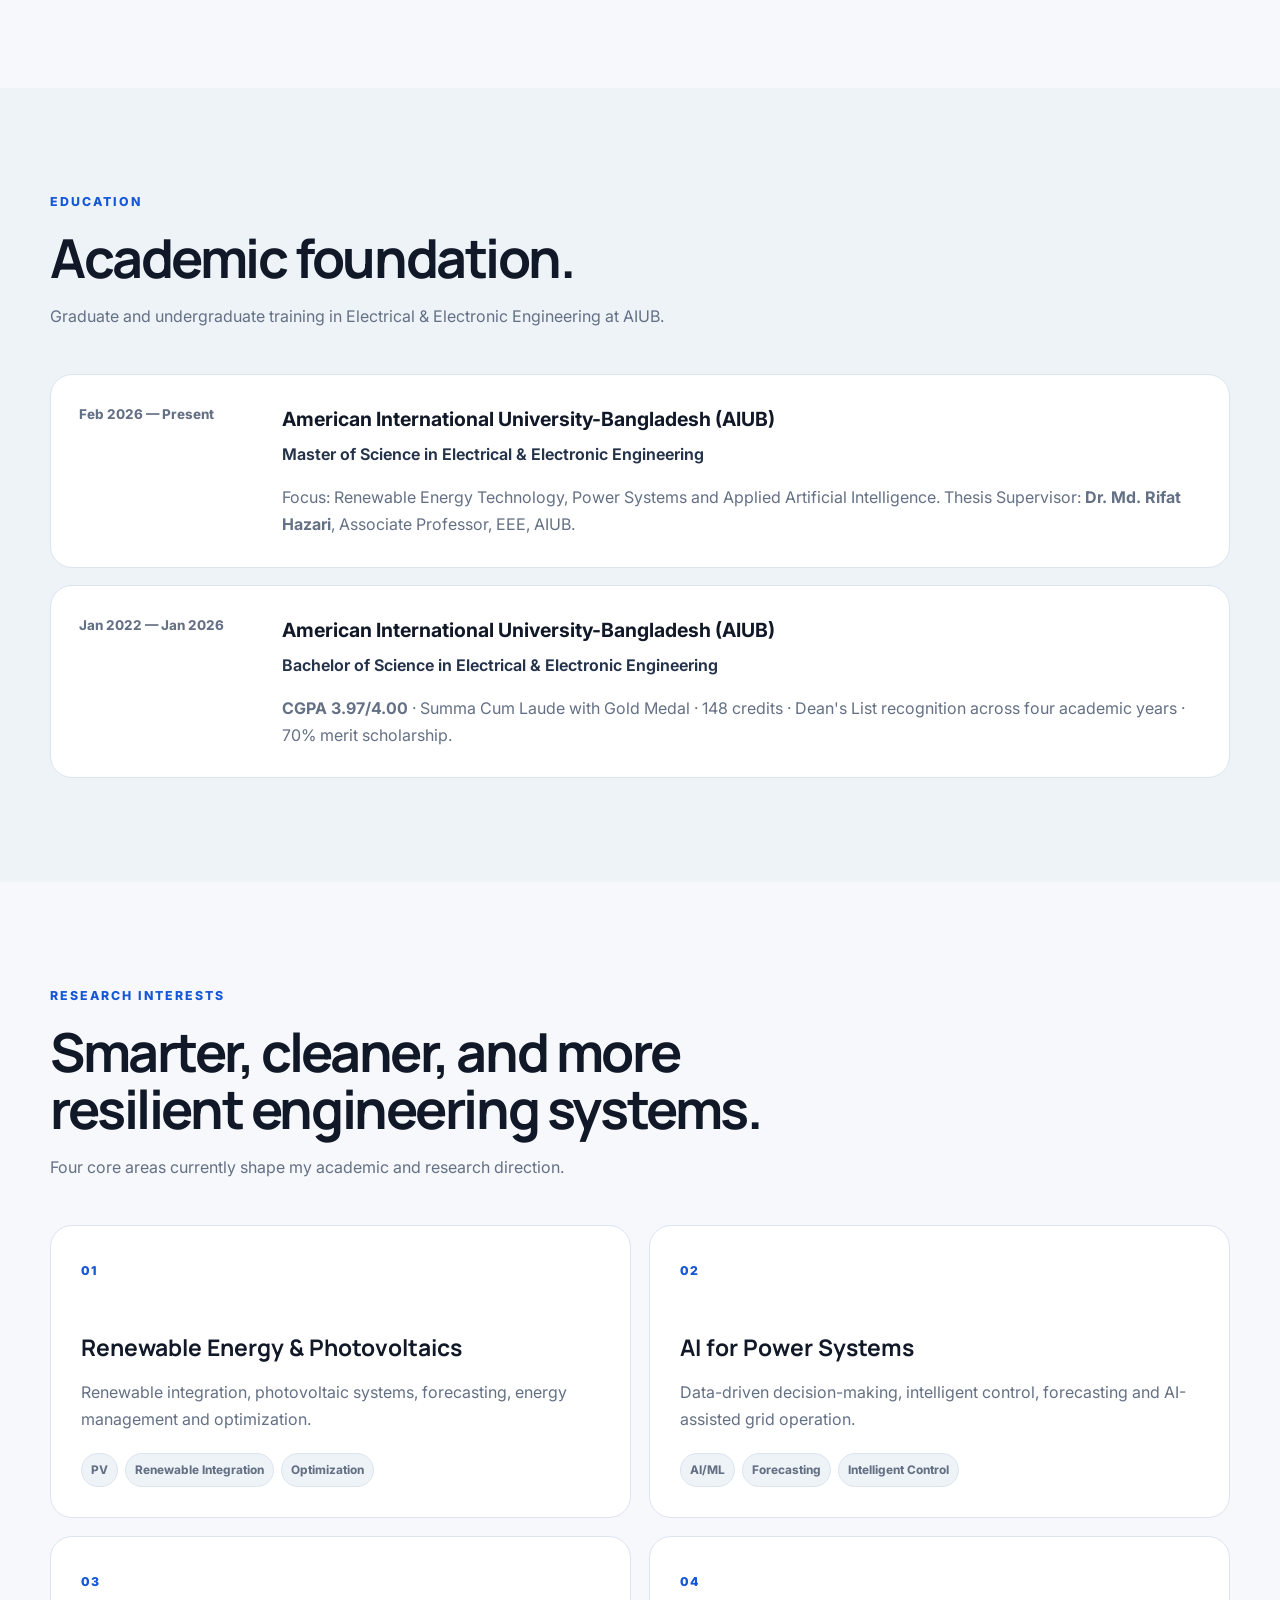
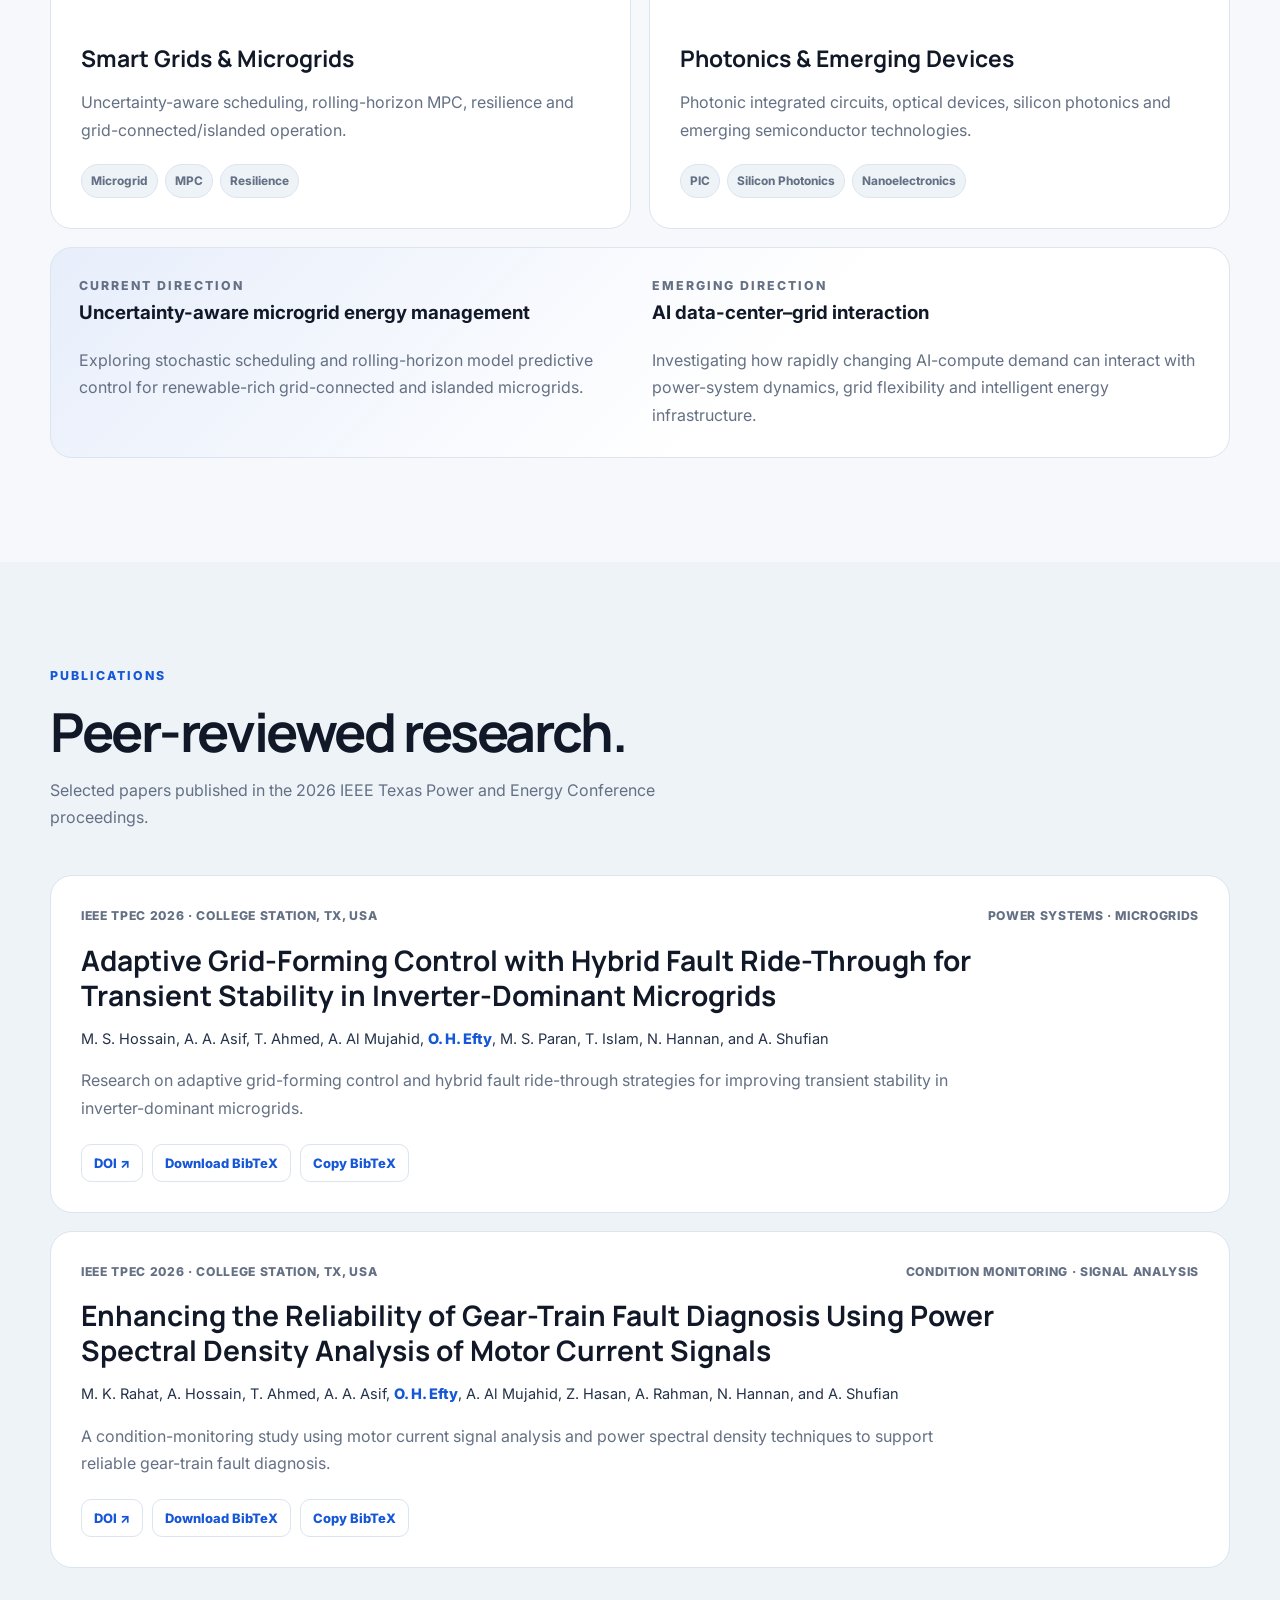
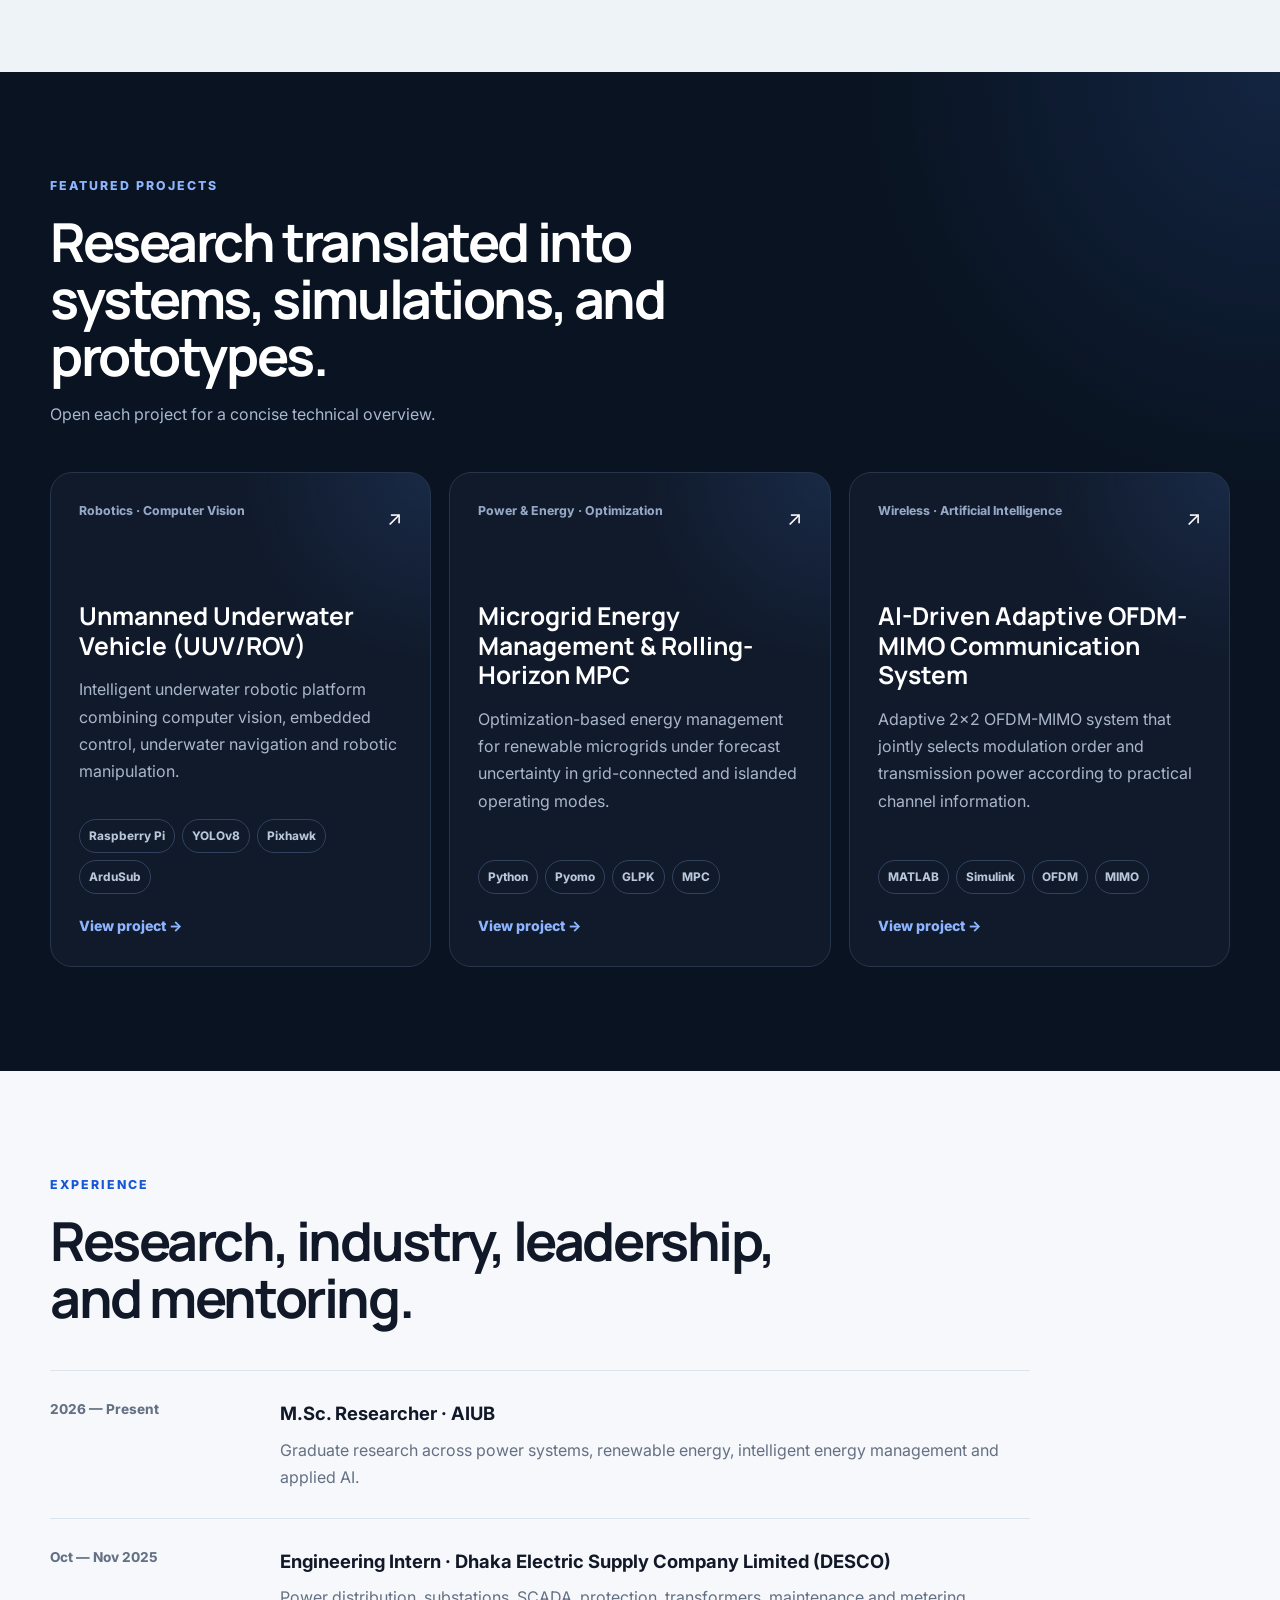
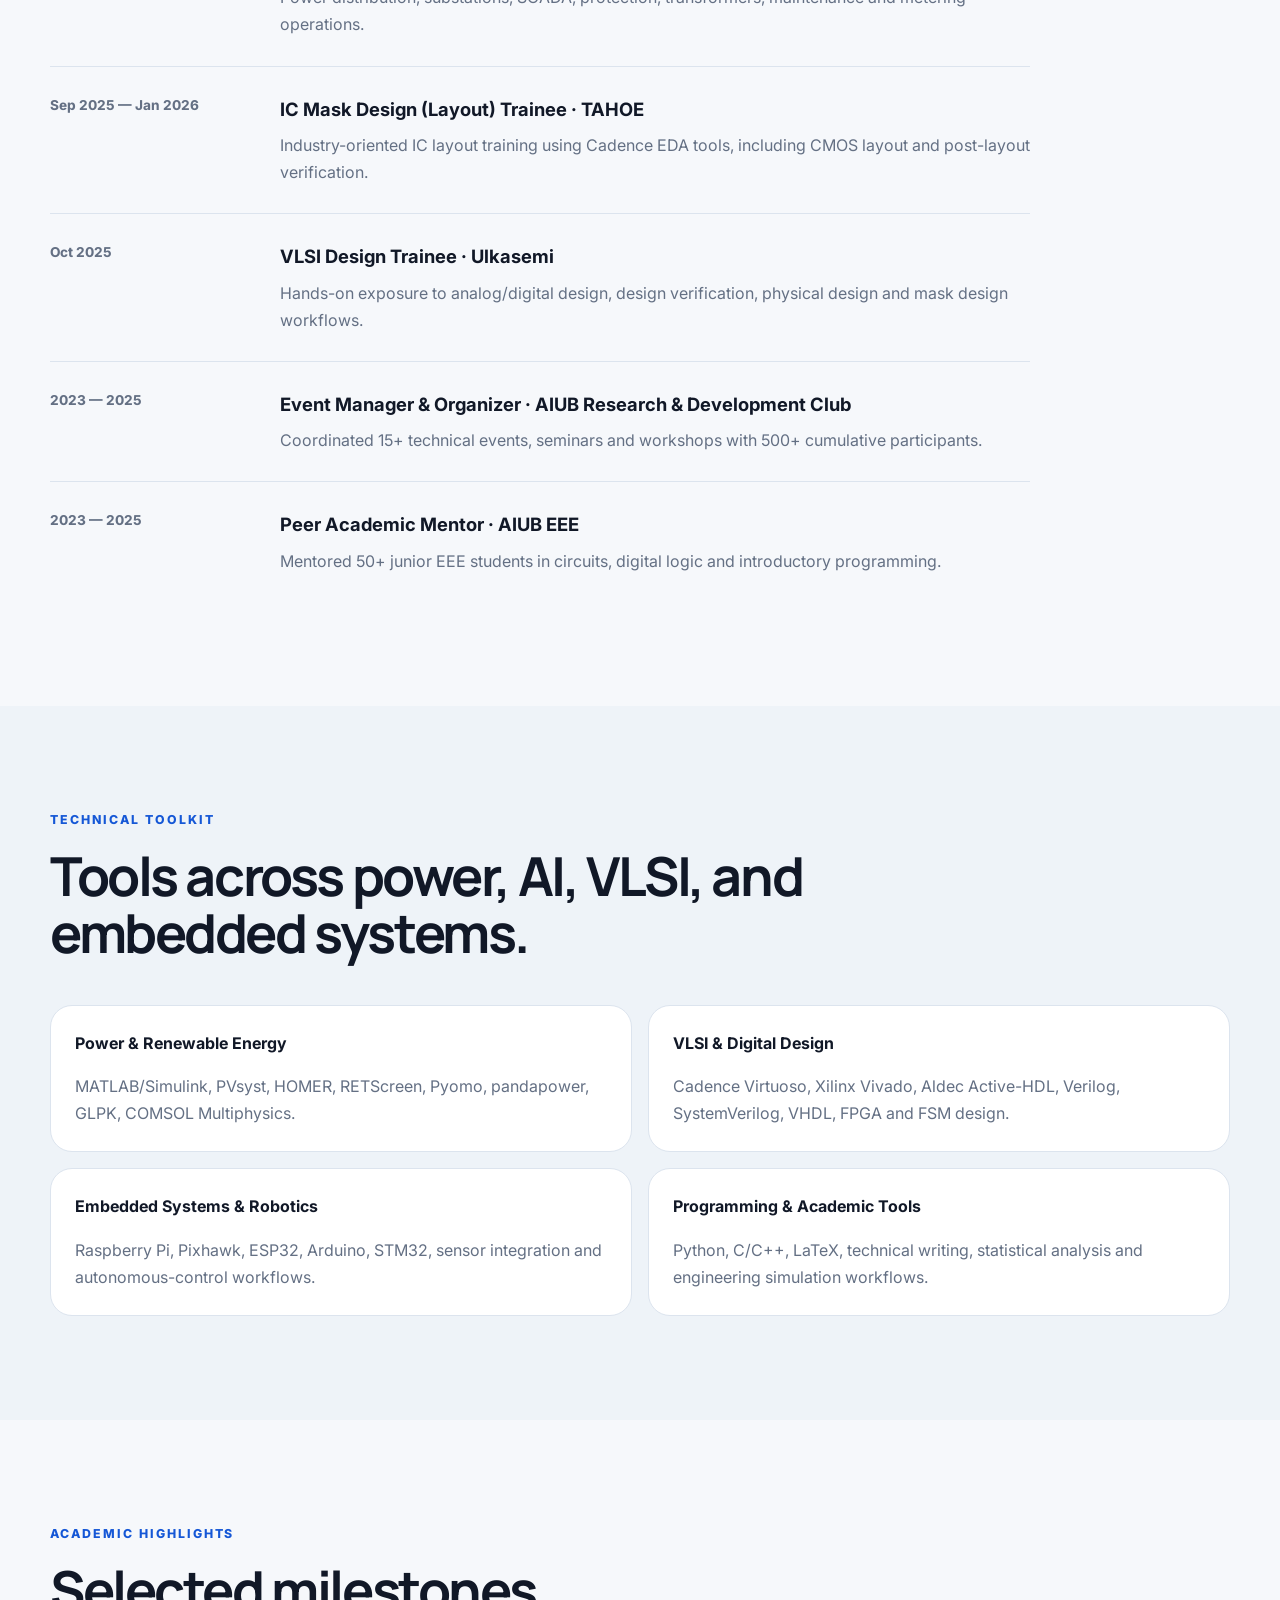
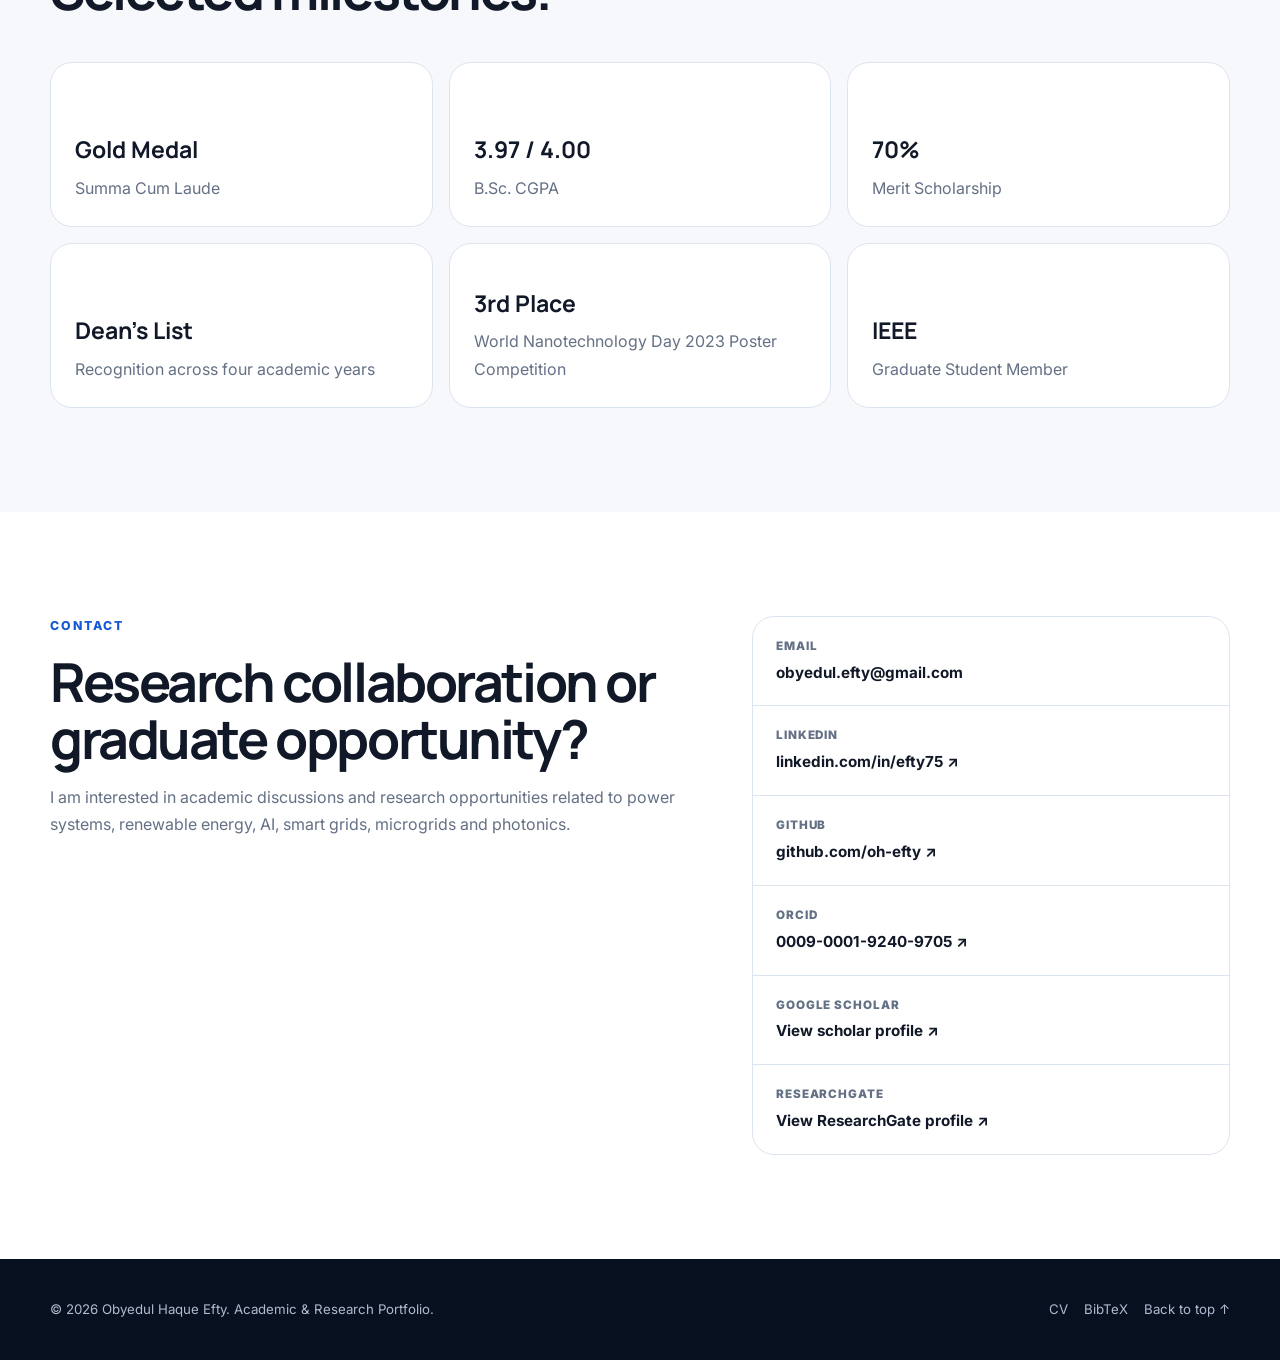
==== commit f96f6e24: "Add files via upload" ====
--- a/index.html
+++ b/index.html
@@ -1,22 +1,50 @@
 <!DOCTYPE html>
 <html lang="en">
 <head>
-  <meta charset="UTF-8" />
-  <meta name="viewport" content="width=device-width, initial-scale=1.0" />
-  <meta name="description" content="Academic and research portfolio of Obyedul Haque Efty, Electrical & Electronic Engineering graduate and M.Sc. researcher." />
-  <meta name="author" content="Obyedul Haque Efty" />
-  <meta name="theme-color" content="#0b1220" />
-
-  <meta property="og:title" content="Obyedul Haque Efty | Academic & Research Portfolio" />
-  <meta property="og:description" content="Electrical & Electronic Engineering | Power & Energy | AI | Smart Grids | Photonics" />
-  <meta property="og:type" content="website" />
+  <meta charset="UTF-8">
+  <meta name="viewport" content="width=device-width, initial-scale=1.0">
+  <meta name="description" content="Academic and research portfolio of Obyedul Haque Efty — Electrical & Electronic Engineering graduate and M.Sc. researcher working across power systems, renewable energy, AI, smart grids, microgrids and photonics.">
+  <meta name="author" content="Obyedul Haque Efty">
+  <meta name="theme-color" content="#0b1220">
+  <link rel="canonical" href="https://oh-efty.github.io/">
+  <link rel="icon" href="assets/favicon.svg" type="image/svg+xml">
+
+  <meta property="og:title" content="Obyedul Haque Efty | Academic & Research Portfolio">
+  <meta property="og:description" content="Power & Energy · Artificial Intelligence · Smart Grids · Microgrids · Photonics">
+  <meta property="og:type" content="website">
+  <meta property="og:url" content="https://oh-efty.github.io/">
+  <meta property="og:image" content="https://oh-efty.github.io/assets/profile.jpeg">
+  <meta name="twitter:card" content="summary_large_image">
 
   <title>Obyedul Haque Efty | Academic & Research Portfolio</title>
 
   <link rel="preconnect" href="https://fonts.googleapis.com">
   <link rel="preconnect" href="https://fonts.gstatic.com" crossorigin>
   <link href="https://fonts.googleapis.com/css2?family=Inter:wght@400;500;600;700;800&family=Manrope:wght@600;700;800&display=swap" rel="stylesheet">
-  <link rel="stylesheet" href="styles.css" />
+  <link rel="stylesheet" href="styles.css">
+
+  <script type="application/ld+json">
+  {
+    "@context": "https://schema.org",
+    "@type": "Person",
+    "name": "Obyedul Haque Efty",
+    "url": "https://oh-efty.github.io/",
+    "image": "https://oh-efty.github.io/assets/profile.jpeg",
+    "email": "mailto:obyedul.efty@gmail.com",
+    "jobTitle": "M.Sc. Researcher in Electrical & Electronic Engineering",
+    "affiliation": {
+      "@type": "CollegeOrUniversity",
+      "name": "American International University-Bangladesh"
+    },
+    "sameAs": [
+      "https://linkedin.com/in/efty75",
+      "https://github.com/oh-efty",
+      "https://orcid.org/0009-0001-9240-9705",
+      "https://scholar.google.com/citations?user=u2fjd7oAAAAJ",
+      "https://www.researchgate.net/profile/Obyedul-Haque-Efty"
+    ]
+  }
+  </script>
 </head>
 
 <body>
@@ -24,75 +52,81 @@
 
   <header class="site-header" id="top">
     <div class="container nav-wrap">
-      <a href="#home" class="brand" aria-label="Go to home">
+      <a class="brand" href="#home" aria-label="Obyedul Haque Efty home">
         <span class="brand-mark">OE</span>
         <span class="brand-text">Obyedul Haque Efty</span>
       </a>
 
-      <button class="menu-toggle" aria-label="Open navigation" aria-expanded="false">
-        <span></span><span></span><span></span>
-      </button>
-
-      <nav class="nav-links" aria-label="Primary navigation">
-        <a href="#about">About</a>
-        <a href="#research">Research</a>
-        <a href="#publications">Publications</a>
-        <a href="#projects">Projects</a>
-        <a href="#experience">Experience</a>
-        <a href="#achievements">Achievements</a>
-        <a href="#contact">Contact</a>
-        <a class="nav-cta" href="assets/Obyedul_Haque_Efty_CV.pdf" target="_blank" rel="noopener">CV</a>
-      </nav>
+      <div class="nav-right">
+        <nav class="nav-links" aria-label="Primary navigation">
+          <a href="#about">About</a>
+          <a href="#education">Education</a>
+          <a href="#research">Research</a>
+          <a href="#publications">Publications</a>
+          <a href="#projects">Projects</a>
+          <a href="#experience">Experience</a>
+          <a href="#contact">Contact</a>
+          <a class="nav-cta" href="assets/Obyedul_Haque_Efty_CV.pdf" target="_blank" rel="noopener">CV</a>
+        </nav>
+
+        <button class="icon-btn" data-theme-toggle type="button" aria-label="Switch theme"></button>
+
+        <button class="menu-toggle" type="button" aria-label="Open navigation" aria-expanded="false">
+          <span></span><span></span><span></span>
+        </button>
+      </div>
     </div>
   </header>
 
   <main id="main">
-    <section class="hero section" id="home">
+    <section class="hero" id="home">
       <div class="container hero-grid">
-        <div class="hero-copy reveal">
+        <div class="reveal">
           <p class="eyebrow">Electrical & Electronic Engineering · Research Portfolio</p>
           <h1>Obyedul Haque <span>Efty</span></h1>
           <p class="hero-title">M.Sc. Researcher · Power & Energy · Artificial Intelligence · Smart Grids · Photonics</p>
           <p class="hero-description">
             I work at the intersection of modern power systems, renewable energy, optimization,
-            artificial intelligence, and emerging engineering technologies with a focus on
-            intelligent, sustainable, and resilient systems.
+            artificial intelligence and emerging engineering technologies—with a focus on
+            intelligent, sustainable and resilient systems.
           </p>
 
           <div class="hero-actions">
             <a class="btn btn-primary" href="#research">Explore Research</a>
             <a class="btn btn-secondary" href="#publications">View Publications</a>
+            <a class="btn btn-ghost" href="assets/Obyedul_Haque_Efty_CV.pdf" target="_blank" rel="noopener">Download CV</a>
           </div>
 
-          <div class="hero-links" aria-label="Professional links">
-            <a href="https://linkedin.com/in/efty75" target="_blank" rel="noopener">LinkedIn ↗</a>
-            <a href="https://orcid.org/0009-0001-9240-9705" target="_blank" rel="noopener" data-placeholder="orcid">ORCID ↗</a>
-            <a href="https://www.researchgate.net/profile/Obyedul-Haque-Efty" target="_blank" rel="noopener">ResearchGate ↗</a>
-            <a href="https://github.com/oh-efty" target="_blank" rel="noopener">GitHub ↗</a>
+          <div class="social-row" aria-label="Professional profiles">
+            <a class="social-link" href="https://linkedin.com/in/efty75" target="_blank" rel="noopener">LinkedIn ↗</a>
+            <a class="social-link" href="https://orcid.org/0009-0001-9240-9705" target="_blank" rel="noopener">ORCID ↗</a>
+            <a class="social-link" href="https://scholar.google.com/citations?user=u2fjd7oAAAAJ" target="_blank" rel="noopener">Google Scholar ↗</a>
+            <a class="social-link" href="https://www.researchgate.net/profile/Obyedul-Haque-Efty" target="_blank" rel="noopener">ResearchGate ↗</a>
+            <a class="social-link" href="https://github.com/oh-efty" target="_blank" rel="noopener">GitHub ↗</a>
           </div>
         </div>
 
-        <aside class="profile-card reveal" aria-label="Profile summary">
+        <aside class="profile-card reveal">
           <div class="profile-image-wrap">
-            <img src="assets/profile.jpg" alt="Placeholder portrait for Obyedul Haque Efty" class="profile-image" />
+            <img class="profile-image" src="assets/profile.jpeg" alt="Obyedul Haque Efty">
           </div>
           <div class="profile-card-body">
-            <p class="profile-status"><span></span> Open to research opportunities</p>
+            <p class="profile-status"><i></i> Open to research & graduate opportunities</p>
             <h2>Researching intelligent systems for the future of energy.</h2>
             <dl class="quick-facts">
               <div><dt>Institution</dt><dd>AIUB</dd></div>
-              <div><dt>Degree</dt><dd>M.Sc. in EEE</dd></div>
+              <div><dt>Current Degree</dt><dd>M.Sc. in EEE</dd></div>
               <div><dt>Location</dt><dd>Dhaka, Bangladesh</dd></div>
-              <div><dt>CGPA</dt><dd>3.97 / 4.00</dd></div>
+              <div><dt>B.Sc. CGPA</dt><dd>3.97 / 4.00</dd></div>
             </dl>
           </div>
         </aside>
       </div>
     </section>
 
-    <section class="metrics">
+    <section class="metrics" aria-label="Academic highlights">
       <div class="container metrics-grid reveal">
-        <div><strong>3.97</strong><span>Undergraduate CGPA / 4.00</span></div>
+        <div><strong>3.97</strong><span>B.Sc. CGPA / 4.00</span></div>
         <div><strong>2</strong><span>IEEE TPEC 2026 Publications</span></div>
         <div><strong>50+</strong><span>Students Mentored</span></div>
         <div><strong>15+</strong><span>Academic Events Organized</span></div>
@@ -103,9 +137,9 @@
       <div class="container two-col">
         <div class="section-heading reveal">
           <p class="eyebrow">About</p>
-          <h2>Engineering, research, and real-world impact.</h2>
-        </div>
-        <div class="about-copy reveal">
+          <h2 class="section-title">Engineering, research, and real-world impact.</h2>
+        </div>
+        <div class="prose reveal">
           <p>
             I am an Electrical and Electronic Engineering graduate from
             <strong>American International University-Bangladesh (AIUB)</strong> and currently
@@ -113,9 +147,9 @@
           </p>
           <p>
             I completed my B.Sc. with a <strong>CGPA of 3.97/4.00</strong>, earning
-            <strong>Summa Cum Laude with Gold Medal</strong> recognition. My academic journey
-            combines power and energy systems, intelligent optimization, renewable energy,
-            communication systems, embedded technologies, robotics, and photonics.
+            <strong>Summa Cum Laude with Gold Medal</strong> recognition. My academic journey combines
+            power and energy systems, intelligent optimization, renewable energy, communication systems,
+            embedded technologies, robotics, VLSI, and photonics.
           </p>
           <p>
             My long-term goal is to pursue advanced research and contribute to academia through
@@ -125,81 +159,153 @@
       </div>
     </section>
 
-    <section class="section section-soft" id="research">
+    <section class="section section-soft" id="education">
+      <div class="container">
+        <div class="section-heading max-width reveal">
+          <p class="eyebrow">Education</p>
+          <h2 class="section-title">Academic foundation.</h2>
+          <p class="section-subtitle">Graduate and undergraduate training in Electrical & Electronic Engineering at AIUB.</p>
+        </div>
+
+        <div class="education-grid">
+          <article class="edu-card reveal">
+            <div class="edu-date">Feb 2026 — Present</div>
+            <div>
+              <h3>American International University-Bangladesh (AIUB)</h3>
+              <p class="edu-degree">Master of Science in Electrical & Electronic Engineering</p>
+              <p>
+                Focus: Renewable Energy Technology, Power Systems and Applied Artificial Intelligence.
+                Thesis Supervisor: <strong>Dr. Md. Rifat Hazari</strong>, Associate Professor, EEE, AIUB.
+              </p>
+            </div>
+          </article>
+
+          <article class="edu-card reveal">
+            <div class="edu-date">Jan 2022 — Jan 2026</div>
+            <div>
+              <h3>American International University-Bangladesh (AIUB)</h3>
+              <p class="edu-degree">Bachelor of Science in Electrical & Electronic Engineering</p>
+              <p>
+                <strong>CGPA 3.97/4.00</strong> · Summa Cum Laude with Gold Medal · 148 credits ·
+                Dean's List recognition across four academic years · 70% merit scholarship.
+              </p>
+            </div>
+          </article>
+        </div>
+      </div>
+    </section>
+
+    <section class="section" id="research">
       <div class="container">
         <div class="section-heading max-width reveal">
           <p class="eyebrow">Research Interests</p>
-          <h2>Focused on smarter, cleaner, and more resilient engineering systems.</h2>
-          <p>Four core areas currently shape my academic and research direction.</p>
+          <h2 class="section-title">Smarter, cleaner, and more resilient engineering systems.</h2>
+          <p class="section-subtitle">Four core areas currently shape my academic and research direction.</p>
         </div>
 
         <div class="card-grid research-grid">
           <article class="research-card reveal">
             <span class="card-number">01</span>
             <h3>Renewable Energy & Photovoltaics</h3>
-            <p>Renewable integration, PV systems, forecasting, energy management, and optimization.</p>
-            <div class="tag-row"><span>PV</span><span>Energy Management</span><span>Optimization</span></div>
+            <p>Renewable integration, photovoltaic systems, forecasting, energy management and optimization.</p>
+            <div class="tag-row"><span>PV</span><span>Renewable Integration</span><span>Optimization</span></div>
           </article>
 
           <article class="research-card reveal">
             <span class="card-number">02</span>
             <h3>AI for Power Systems</h3>
-            <p>Data-driven decision-making, intelligent control, forecasting, and AI-assisted grid operation.</p>
-            <div class="tag-row"><span>AI/ML</span><span>Forecasting</span><span>Control</span></div>
+            <p>Data-driven decision-making, intelligent control, forecasting and AI-assisted grid operation.</p>
+            <div class="tag-row"><span>AI/ML</span><span>Forecasting</span><span>Intelligent Control</span></div>
           </article>
 
           <article class="research-card reveal">
             <span class="card-number">03</span>
             <h3>Smart Grids & Microgrids</h3>
-            <p>Uncertainty-aware scheduling, rolling-horizon MPC, resilience, and grid-connected/islanded operation.</p>
+            <p>Uncertainty-aware scheduling, rolling-horizon MPC, resilience and grid-connected/islanded operation.</p>
             <div class="tag-row"><span>Microgrid</span><span>MPC</span><span>Resilience</span></div>
           </article>
 
           <article class="research-card reveal">
             <span class="card-number">04</span>
-            <h3>Photonics</h3>
-            <p>Photonic integrated circuits, optical devices, silicon photonics, and emerging photonic technologies.</p>
-            <div class="tag-row"><span>PIC</span><span>Optics</span><span>Silicon Photonics</span></div>
-          </article>
-        </div>
-      </div>
-    </section>
-
-    <section class="section" id="publications">
-      <div class="container">
-        <div class="section-heading max-width reveal">
-          <p class="eyebrow">Selected Publications</p>
-          <h2>Peer-reviewed research.</h2>
+            <h3>Photonics & Emerging Devices</h3>
+            <p>Photonic integrated circuits, optical devices, silicon photonics and emerging semiconductor technologies.</p>
+            <div class="tag-row"><span>PIC</span><span>Silicon Photonics</span><span>Nanoelectronics</span></div>
+          </article>
+        </div>
+
+        <div class="current-research reveal">
+          <div class="current-research-grid">
+            <div>
+              <p class="eyebrow">Current Direction</p>
+              <h3>Uncertainty-aware microgrid energy management</h3>
+              <p>
+                Exploring stochastic scheduling and rolling-horizon model predictive control for
+                renewable-rich grid-connected and islanded microgrids.
+              </p>
+            </div>
+            <div>
+              <p class="eyebrow">Emerging Direction</p>
+              <h3>AI data-center–grid interaction</h3>
+              <p>
+                Investigating how rapidly changing AI-compute demand can interact with power-system
+                dynamics, grid flexibility and intelligent energy infrastructure.
+              </p>
+            </div>
+          </div>
+        </div>
+      </div>
+    </section>
+
+    <section class="section section-soft" id="publications">
+      <div class="container">
+        <div class="section-heading max-width reveal">
+          <p class="eyebrow">Publications</p>
+          <h2 class="section-title">Peer-reviewed research.</h2>
+          <p class="section-subtitle">Selected papers published in the 2026 IEEE Texas Power and Energy Conference proceedings.</p>
         </div>
 
         <div class="publication-list">
           <article class="publication-card reveal">
             <div class="pub-meta">
-              <span>IEEE TPEC 2026</span>
+              <span>IEEE TPEC 2026 · College Station, TX, USA</span>
               <span>Power Systems · Microgrids</span>
             </div>
             <h3>Adaptive Grid-Forming Control with Hybrid Fault Ride-Through for Transient Stability in Inverter-Dominant Microgrids</h3>
+            <p class="pub-authors">
+              M. S. Hossain, A. A. Asif, T. Ahmed, A. Al Mujahid,
+              <span class="me">O. H. Efty</span>, M. S. Paran, T. Islam, N. Hannan, and A. Shufian
+            </p>
             <p>
               Research on adaptive grid-forming control and hybrid fault ride-through strategies
               for improving transient stability in inverter-dominant microgrids.
             </p>
             <div class="pub-actions">
-              <a href="https://doi.org/10.1109/TPEC67884.2026.11513209" target="_blank" rel="noopener">DOI ↗</a>
+              <a class="link-btn" href="https://doi.org/10.1109/TPEC67884.2026.11513209" target="_blank" rel="noopener">DOI ↗</a>
+              <a class="link-btn" href="assets/publications.bib" download>Download BibTeX</a>
+              <button class="copy-btn" type="button"
+                data-copy="@inproceedings{hossain2026adaptive, author={M. S. Hossain and A. A. Asif and T. Ahmed and A. Al Mujahid and O. H. Efty and M. S. Paran and T. Islam and N. Hannan and A. Shufian}, title={Adaptive Grid-Forming Control with Hybrid Fault Ride-Through for Transient Stability in Inverter-Dominant Microgrids}, booktitle={2026 IEEE Texas Power and Energy Conference (TPEC)}, year={2026}, doi={10.1109/TPEC67884.2026.11513209}}">Copy BibTeX</button>
             </div>
           </article>
 
           <article class="publication-card reveal">
             <div class="pub-meta">
-              <span>IEEE TPEC 2026</span>
+              <span>IEEE TPEC 2026 · College Station, TX, USA</span>
               <span>Condition Monitoring · Signal Analysis</span>
             </div>
             <h3>Enhancing the Reliability of Gear-Train Fault Diagnosis Using Power Spectral Density Analysis of Motor Current Signals</h3>
+            <p class="pub-authors">
+              M. K. Rahat, A. Hossain, T. Ahmed, A. A. Asif,
+              <span class="me">O. H. Efty</span>, A. Al Mujahid, Z. Hasan, A. Rahman, N. Hannan, and A. Shufian
+            </p>
             <p>
-              A condition-monitoring study using motor current signal analysis and power spectral
-              density techniques to support reliable gear-train fault diagnosis.
+              A condition-monitoring study using motor current signal analysis and power spectral density
+              techniques to support reliable gear-train fault diagnosis.
             </p>
             <div class="pub-actions">
-              <a href="https://doi.org/10.1109/TPEC67884.2026.11513044" target="_blank" rel="noopener">DOI ↗</a>
+              <a class="link-btn" href="https://doi.org/10.1109/TPEC67884.2026.11513044" target="_blank" rel="noopener">DOI ↗</a>
+              <a class="link-btn" href="assets/publications.bib" download>Download BibTeX</a>
+              <button class="copy-btn" type="button"
+                data-copy="@inproceedings{rahat2026geartrain, author={M. K. Rahat and A. Hossain and T. Ahmed and A. A. Asif and O. H. Efty and A. Al Mujahid and Z. Hasan and A. Rahman and N. Hannan and A. Shufian}, title={Enhancing the Reliability of Gear-Train Fault Diagnosis Using Power Spectral Density Analysis of Motor Current Signals}, booktitle={2026 IEEE Texas Power and Energy Conference (TPEC)}, year={2026}, doi={10.1109/TPEC67884.2026.11513044}}">Copy BibTeX</button>
             </div>
           </article>
         </div>
@@ -210,7 +316,8 @@
       <div class="container">
         <div class="section-heading max-width reveal">
           <p class="eyebrow">Featured Projects</p>
-          <h2>Research translated into systems, simulations, and prototypes.</h2>
+          <h2 class="section-title">Research translated into systems, simulations, and prototypes.</h2>
+          <p class="section-subtitle">Open each project for a concise technical overview.</p>
         </div>
 
         <div class="project-grid">
@@ -222,11 +329,10 @@
             <h3>Unmanned Underwater Vehicle (UUV/ROV)</h3>
             <p>
               Intelligent underwater robotic platform combining computer vision, embedded control,
-              underwater navigation, and robotic manipulation.
-            </p>
-            <div class="tag-row dark-tags">
-              <span>Raspberry Pi</span><span>YOLOv8</span><span>Pixhawk</span><span>ArduSub</span>
-            </div>
+              underwater navigation and robotic manipulation.
+            </p>
+            <div class="tag-row"><span>Raspberry Pi</span><span>YOLOv8</span><span>Pixhawk</span><span>ArduSub</span></div>
+            <a class="project-link" href="projects/uuv.html">View project →</a>
           </article>
 
           <article class="project-card reveal">
@@ -236,12 +342,11 @@
             </div>
             <h3>Microgrid Energy Management & Rolling-Horizon MPC</h3>
             <p>
-              Optimization-based energy management for renewable microgrids under forecast
-              uncertainty in grid-connected and islanded operating modes.
-            </p>
-            <div class="tag-row dark-tags">
-              <span>Python</span><span>Pyomo</span><span>GLPK</span><span>MPC</span>
-            </div>
+              Optimization-based energy management for renewable microgrids under forecast uncertainty
+              in grid-connected and islanded operating modes.
+            </p>
+            <div class="tag-row"><span>Python</span><span>Pyomo</span><span>GLPK</span><span>MPC</span></div>
+            <a class="project-link" href="projects/microgrid-mpc.html">View project →</a>
           </article>
 
           <article class="project-card reveal">
@@ -254,9 +359,8 @@
               Adaptive 2×2 OFDM-MIMO system that jointly selects modulation order and transmission
               power according to practical channel information.
             </p>
-            <div class="tag-row dark-tags">
-              <span>MATLAB</span><span>Simulink</span><span>OFDM</span><span>MIMO</span>
-            </div>
+            <div class="tag-row"><span>MATLAB</span><span>Simulink</span><span>OFDM</span><span>MIMO</span></div>
+            <a class="project-link" href="projects/ofdm-mimo.html">View project →</a>
           </article>
         </div>
       </div>
@@ -266,7 +370,7 @@
       <div class="container">
         <div class="section-heading max-width reveal">
           <p class="eyebrow">Experience</p>
-          <h2>Research, industry, leadership, and mentoring.</h2>
+          <h2 class="section-title">Research, industry, leadership, and mentoring.</h2>
         </div>
 
         <div class="timeline">
@@ -274,50 +378,94 @@
             <div class="timeline-date">2026 — Present</div>
             <div class="timeline-content">
               <h3>M.Sc. Researcher · AIUB</h3>
-              <p>Graduate research in power systems, renewable energy, intelligent energy management, and AI-enabled engineering.</p>
+              <p>Graduate research across power systems, renewable energy, intelligent energy management and applied AI.</p>
             </div>
           </article>
 
           <article class="timeline-item reveal">
-            <div class="timeline-date">2025</div>
+            <div class="timeline-date">Oct — Nov 2025</div>
             <div class="timeline-content">
               <h3>Engineering Intern · Dhaka Electric Supply Company Limited (DESCO)</h3>
-              <p>Exposure to substations, SCADA, protection, transformers, distribution systems, maintenance, and metering operations.</p>
+              <p>Power distribution, substations, SCADA, protection, transformers, maintenance and metering operations.</p>
+            </div>
+          </article>
+
+          <article class="timeline-item reveal">
+            <div class="timeline-date">Sep 2025 — Jan 2026</div>
+            <div class="timeline-content">
+              <h3>IC Mask Design (Layout) Trainee · TAHOE</h3>
+              <p>Industry-oriented IC layout training using Cadence EDA tools, including CMOS layout and post-layout verification.</p>
+            </div>
+          </article>
+
+          <article class="timeline-item reveal">
+            <div class="timeline-date">Oct 2025</div>
+            <div class="timeline-content">
+              <h3>VLSI Design Trainee · Ulkasemi</h3>
+              <p>Hands-on exposure to analog/digital design, design verification, physical design and mask design workflows.</p>
             </div>
           </article>
 
           <article class="timeline-item reveal">
             <div class="timeline-date">2023 — 2025</div>
             <div class="timeline-content">
-              <h3>Event Organizer · AIUB Research & Development Club</h3>
-              <p>Helped organize 15+ academic and research-focused events involving 500+ participants.</p>
+              <h3>Event Manager & Organizer · AIUB Research & Development Club</h3>
+              <p>Coordinated 15+ technical events, seminars and workshops with 500+ cumulative participants.</p>
             </div>
           </article>
 
           <article class="timeline-item reveal">
             <div class="timeline-date">2023 — 2025</div>
             <div class="timeline-content">
-              <h3>Peer Academic Mentor</h3>
-              <p>Supported 50+ junior students across circuits, mathematics, programming, and digital logic.</p>
-            </div>
-          </article>
-        </div>
-      </div>
-    </section>
-
-    <section class="section section-soft" id="achievements">
+              <h3>Peer Academic Mentor · AIUB EEE</h3>
+              <p>Mentored 50+ junior EEE students in circuits, digital logic and introductory programming.</p>
+            </div>
+          </article>
+        </div>
+      </div>
+    </section>
+
+    <section class="section section-soft" id="skills">
+      <div class="container">
+        <div class="section-heading max-width reveal">
+          <p class="eyebrow">Technical Toolkit</p>
+          <h2 class="section-title">Tools across power, AI, VLSI, and embedded systems.</h2>
+        </div>
+
+        <div class="skill-blocks">
+          <article class="skill-card reveal">
+            <h3>Power & Renewable Energy</h3>
+            <p>MATLAB/Simulink, PVsyst, HOMER, RETScreen, Pyomo, pandapower, GLPK, COMSOL Multiphysics.</p>
+          </article>
+          <article class="skill-card reveal">
+            <h3>VLSI & Digital Design</h3>
+            <p>Cadence Virtuoso, Xilinx Vivado, Aldec Active-HDL, Verilog, SystemVerilog, VHDL, FPGA and FSM design.</p>
+          </article>
+          <article class="skill-card reveal">
+            <h3>Embedded Systems & Robotics</h3>
+            <p>Raspberry Pi, Pixhawk, ESP32, Arduino, STM32, sensor integration and autonomous-control workflows.</p>
+          </article>
+          <article class="skill-card reveal">
+            <h3>Programming & Academic Tools</h3>
+            <p>Python, C/C++, LaTeX, technical writing, statistical analysis and engineering simulation workflows.</p>
+          </article>
+        </div>
+      </div>
+    </section>
+
+    <section class="section" id="achievements">
       <div class="container">
         <div class="section-heading max-width reveal">
           <p class="eyebrow">Academic Highlights</p>
-          <h2>Selected milestones.</h2>
+          <h2 class="section-title">Selected milestones.</h2>
         </div>
 
         <div class="achievement-grid">
           <article class="achievement-card reveal"><strong>Gold Medal</strong><span>Summa Cum Laude</span></article>
           <article class="achievement-card reveal"><strong>3.97 / 4.00</strong><span>B.Sc. CGPA</span></article>
-          <article class="achievement-card reveal"><strong>70%</strong><span>Academic Scholarship for Excellence</span></article>
-          <article class="achievement-card reveal"><strong>Dean’s List</strong><span>Multiple Academic Terms</span></article>
-          <article class="achievement-card reveal"><strong>3rd Position</strong><span>World Nanotechnology Day 2023 Poster Competition</span></article>
+          <article class="achievement-card reveal"><strong>70%</strong><span>Merit Scholarship</span></article>
+          <article class="achievement-card reveal"><strong>Dean's List</strong><span>Recognition across four academic years</span></article>
+          <article class="achievement-card reveal"><strong>3rd Place</strong><span>World Nanotechnology Day 2023 Poster Competition</span></article>
           <article class="achievement-card reveal"><strong>IEEE</strong><span>Graduate Student Member</span></article>
         </div>
       </div>
@@ -327,30 +475,20 @@
       <div class="container contact-grid">
         <div class="section-heading reveal">
           <p class="eyebrow">Contact</p>
-          <h2>Interested in research collaboration or graduate opportunities?</h2>
-          <p>
-            I am open to academic discussions, research collaborations, and opportunities related
-            to power systems, renewable energy, AI, smart grids, microgrids, and photonics.
+          <h2 class="section-title">Research collaboration or graduate opportunity?</h2>
+          <p class="section-subtitle">
+            I am interested in academic discussions and research opportunities related to power systems,
+            renewable energy, AI, smart grids, microgrids and photonics.
           </p>
         </div>
 
         <div class="contact-card reveal">
-          <a href="mailto:obyedul.efty@gmail.com">
-            <span>Email</span>
-            <strong>obyedul.efty@gmail.com</strong>
-          </a>
-          <a href="https://linkedin.com/in/efty75" target="_blank" rel="noopener">
-            <span>LinkedIn</span>
-            <strong>linkedin.com/in/efty75 ↗</strong>
-          </a>
-          <a href="https://github.com/oh-efty" target="_blank" rel="noopener">
-            <span>GitHub</span>
-            <strong>github.com/oh-efty ↗</strong>
-          </a>
-          <a href="https://orcid.org/0009-0001-9240-9705" target="_blank" rel="noopener">
-            <span>ORCID</span>
-            <strong>orcid.org/0009-0001-9240-9705 ↗</strong>
-          </a>
+          <a href="mailto:obyedul.efty@gmail.com"><span>Email</span><strong>obyedul.efty@gmail.com</strong></a>
+          <a href="https://linkedin.com/in/efty75" target="_blank" rel="noopener"><span>LinkedIn</span><strong>linkedin.com/in/efty75 ↗</strong></a>
+          <a href="https://github.com/oh-efty" target="_blank" rel="noopener"><span>GitHub</span><strong>github.com/oh-efty ↗</strong></a>
+          <a href="https://orcid.org/0009-0001-9240-9705" target="_blank" rel="noopener"><span>ORCID</span><strong>0009-0001-9240-9705 ↗</strong></a>
+          <a href="https://scholar.google.com/citations?user=u2fjd7oAAAAJ" target="_blank" rel="noopener"><span>Google Scholar</span><strong>View scholar profile ↗</strong></a>
+          <a href="https://www.researchgate.net/profile/Obyedul-Haque-Efty" target="_blank" rel="noopener"><span>ResearchGate</span><strong>View ResearchGate profile ↗</strong></a>
         </div>
       </div>
     </section>
@@ -358,11 +496,16 @@
 
   <footer class="site-footer">
     <div class="container footer-wrap">
-      <p>© <span id="year"></span> Obyedul Haque Efty. All rights reserved.</p>
-      <a href="#top">Back to top ↑</a>
+      <p>© <span id="year"></span> Obyedul Haque Efty. Academic & Research Portfolio.</p>
+      <div class="footer-links">
+        <a href="assets/Obyedul_Haque_Efty_CV.pdf" target="_blank" rel="noopener">CV</a>
+        <a href="assets/publications.bib" download>BibTeX</a>
+        <a href="#top">Back to top ↑</a>
+      </div>
     </div>
   </footer>
 
+  <div class="toast" role="status" aria-live="polite"></div>
   <script src="script.js"></script>
 </body>
 </html>
--- a/styles.css
+++ b/styles.css
@@ -1,509 +1,584 @@
+
 :root {
-  --bg: #f7f9fc;
+  --bg: #f6f8fb;
   --surface: #ffffff;
-  --surface-soft: #eef3f8;
+  --surface-2: #eef3f8;
+  --surface-3: #e7edf5;
   --ink: #111827;
-  --muted: #596579;
+  --ink-2: #24324a;
+  --muted: #647084;
   --line: #dce4ee;
-  --navy: #0b1220;
-  --blue: #1959d1;
-  --blue-2: #0f3f9d;
-  --accent: #a8772e;
+  --primary: #1557d6;
+  --primary-2: #0e419f;
+  --primary-soft: rgba(21, 87, 214, .10);
+  --accent: #a7772c;
+  --accent-soft: rgba(167, 119, 44, .11);
+  --success: #169447;
+  --nav-bg: rgba(246, 248, 251, .87);
+  --shadow: 0 18px 50px rgba(15, 23, 42, .08);
+  --shadow-hover: 0 26px 70px rgba(15, 23, 42, .13);
+  --radius-sm: 13px;
+  --radius: 22px;
+  --radius-lg: 30px;
   --max: 1180px;
-  --radius: 22px;
-  --shadow: 0 18px 50px rgba(15, 23, 42, .08);
+}
+
+html[data-theme="dark"] {
+  --bg: #08101d;
+  --surface: #0d1727;
+  --surface-2: #111d30;
+  --surface-3: #17243a;
+  --ink: #eef4ff;
+  --ink-2: #dce7f8;
+  --muted: #9eabc0;
+  --line: #22324a;
+  --primary: #73a6ff;
+  --primary-2: #a5c7ff;
+  --primary-soft: rgba(115, 166, 255, .11);
+  --accent: #deb66e;
+  --accent-soft: rgba(222, 182, 110, .09);
+  --success: #50c878;
+  --nav-bg: rgba(8, 16, 29, .88);
+  --shadow: 0 18px 50px rgba(0, 0, 0, .22);
+  --shadow-hover: 0 26px 70px rgba(0, 0, 0, .30);
 }
 
 * { box-sizing: border-box; }
-
-html {
-  scroll-behavior: smooth;
-  scroll-padding-top: 86px;
-}
-
+html { scroll-behavior: smooth; scroll-padding-top: 88px; }
 body {
   margin: 0;
   font-family: "Inter", system-ui, -apple-system, BlinkMacSystemFont, "Segoe UI", sans-serif;
+  background: var(--bg);
   color: var(--ink);
-  background: var(--bg);
   line-height: 1.7;
-}
-
-img { max-width: 100%; display: block; }
+  transition: background .2s ease, color .2s ease;
+}
+img { display: block; max-width: 100%; }
 a { color: inherit; text-decoration: none; }
+button { font: inherit; color: inherit; }
 
 .container {
   width: min(calc(100% - 36px), var(--max));
-  margin: 0 auto;
-}
-
+  margin-inline: auto;
+}
 .section { padding: 104px 0; }
-.section-soft { background: var(--surface-soft); }
-.section-dark { background: var(--navy); color: white; }
+.section-soft { background: var(--surface-2); }
+.section-dark {
+  color: #fff;
+  background:
+    radial-gradient(circle at 100% 0%, rgba(65, 117, 211, .18), transparent 26%),
+    #091321;
+}
+.section-dark .eyebrow { color: #8eb6ff; }
+.section-dark .section-subtitle { color: #a9b8cf; }
 
 .skip-link {
-  position: absolute;
-  left: -9999px;
-  top: 8px;
-  z-index: 9999;
-  background: #fff;
-  padding: 10px 14px;
-  border-radius: 10px;
+  position: absolute; left: -9999px; top: 8px; z-index: 9999;
+  padding: 10px 14px; border-radius: 10px;
+  background: var(--surface); color: var(--ink);
 }
 .skip-link:focus { left: 8px; }
 
 .site-header {
-  position: sticky;
-  top: 0;
-  z-index: 1000;
-  border-bottom: 1px solid rgba(220, 228, 238, .8);
-  background: rgba(247, 249, 252, .88);
+  position: sticky; top: 0; z-index: 1000;
+  border-bottom: 1px solid var(--line);
+  background: var(--nav-bg);
   backdrop-filter: blur(18px);
 }
-
 .nav-wrap {
   min-height: 76px;
-  display: flex;
-  align-items: center;
-  justify-content: space-between;
-  gap: 22px;
-}
-
+  display: flex; align-items: center; justify-content: space-between;
+  gap: 20px;
+}
 .brand {
-  display: inline-flex;
-  align-items: center;
-  gap: 12px;
+  display: inline-flex; align-items: center; gap: 12px;
   font-weight: 800;
 }
-
 .brand-mark {
-  width: 38px;
-  height: 38px;
-  display: grid;
-  place-items: center;
+  width: 39px; height: 39px;
+  display: grid; place-items: center;
   border-radius: 12px;
-  color: white;
-  background: var(--navy);
-  font-family: "Manrope", sans-serif;
-  font-size: .88rem;
-}
-
-.brand-text { font-size: .98rem; }
-
+  background: var(--ink); color: var(--bg);
+  font-family: "Manrope", sans-serif;
+  font-size: .86rem;
+}
+.brand-text { font-size: .96rem; white-space: nowrap; }
+.nav-right { display: flex; align-items: center; gap: 10px; }
 .nav-links {
-  display: flex;
-  align-items: center;
-  gap: 22px;
-  font-size: .9rem;
-  font-weight: 600;
-  color: #4a5568;
-}
-
-.nav-links a:hover { color: var(--blue); }
+  display: flex; align-items: center; gap: 17px;
+  color: var(--muted);
+  font-size: .87rem; font-weight: 650;
+}
+.nav-links a {
+  position: relative; padding: 8px 0;
+}
+.nav-links a:hover, .nav-links a.active { color: var(--primary); }
+.nav-links a.active::after {
+  content: ""; position: absolute;
+  left: 0; right: 0; bottom: 2px;
+  height: 2px; border-radius: 9px;
+  background: var(--primary);
+}
 .nav-cta {
-  padding: 9px 14px;
+  padding: 9px 13px !important;
   border-radius: 10px;
-  background: var(--navy);
-  color: white !important;
-}
-
-.menu-toggle {
-  display: none;
-  width: 42px;
-  height: 42px;
-  border: 0;
-  background: transparent;
+  background: var(--ink); color: var(--bg) !important;
+}
+.nav-cta::after { display: none; }
+
+.icon-btn, .menu-toggle {
+  width: 42px; height: 42px;
+  display: grid; place-items: center;
+  border: 1px solid var(--line);
+  border-radius: 12px;
+  background: var(--surface);
   cursor: pointer;
 }
+.icon-btn:hover, .menu-toggle:hover { border-color: var(--primary); }
+.icon-btn svg { width: 19px; height: 19px; }
+.menu-toggle { display: none; padding: 0; }
 .menu-toggle span {
-  display: block;
-  width: 22px;
-  height: 2px;
-  margin: 5px auto;
-  background: var(--ink);
+  display: block; width: 20px; height: 2px;
+  margin: 3px auto; background: currentColor;
 }
 
 .hero {
-  padding-top: 94px;
   min-height: calc(100vh - 76px);
-  display: flex;
-  align-items: center;
+  display: flex; align-items: center;
+  padding: 92px 0 86px;
   background:
-    radial-gradient(circle at 80% 15%, rgba(25, 89, 209, .12), transparent 30%),
-    radial-gradient(circle at 5% 60%, rgba(168, 119, 46, .08), transparent 28%),
+    radial-gradient(circle at 82% 12%, var(--primary-soft), transparent 30%),
+    radial-gradient(circle at 6% 65%, var(--accent-soft), transparent 27%),
     var(--bg);
 }
-
 .hero-grid {
   display: grid;
-  grid-template-columns: 1.35fr .65fr;
-  gap: 72px;
-  align-items: center;
-}
-
+  grid-template-columns: minmax(0, 1.28fr) minmax(290px, .72fr);
+  gap: 70px; align-items: center;
+}
 .eyebrow {
   margin: 0 0 16px;
-  color: var(--blue);
-  font-size: .78rem;
-  font-weight: 800;
-  letter-spacing: .16em;
-  text-transform: uppercase;
-}
-
-.hero h1,
-.section-heading h2,
-.profile-card h2 {
-  font-family: "Manrope", sans-serif;
-  letter-spacing: -.04em;
-}
-
+  color: var(--primary);
+  font-size: .77rem; font-weight: 800;
+  letter-spacing: .16em; text-transform: uppercase;
+}
+.hero h1, .section-title, .profile-card h2, .project-hero h1 {
+  font-family: "Manrope", sans-serif;
+  letter-spacing: -.045em;
+}
 .hero h1 {
-  margin: 0;
+  margin: 0; max-width: 800px;
+  font-size: clamp(3.4rem, 7vw, 6.8rem);
+  line-height: .96;
+}
+.hero h1 span { color: var(--primary); }
+.hero-title {
+  margin: 25px 0 13px;
   max-width: 790px;
-  font-size: clamp(3.2rem, 7vw, 6.7rem);
-  line-height: .98;
-}
-.hero h1 span { color: var(--blue); }
-
-.hero-title {
-  margin: 24px 0 12px;
-  max-width: 750px;
-  font-size: clamp(1.05rem, 2vw, 1.35rem);
-  font-weight: 700;
-  color: #24324a;
-}
-
+  color: var(--ink-2);
+  font-size: clamp(1.05rem, 2vw, 1.32rem);
+  font-weight: 750;
+}
 .hero-description {
-  max-width: 720px;
-  margin: 0;
-  color: var(--muted);
-  font-size: 1.02rem;
-}
-
-.hero-actions {
-  display: flex;
-  gap: 12px;
-  flex-wrap: wrap;
-  margin-top: 30px;
-}
+  max-width: 735px; margin: 0;
+  color: var(--muted); font-size: 1.02rem;
+}
+.hero-actions, .social-row, .button-row {
+  display: flex; flex-wrap: wrap; gap: 11px;
+}
+.hero-actions { margin-top: 30px; }
+.social-row { margin-top: 26px; gap: 9px; }
 
 .btn {
-  display: inline-flex;
-  align-items: center;
-  justify-content: center;
-  min-height: 48px;
-  padding: 0 19px;
+  min-height: 48px; padding: 0 18px;
+  display: inline-flex; align-items: center; justify-content: center;
+  gap: 8px;
+  border: 1px solid transparent;
   border-radius: 12px;
-  font-weight: 700;
-  transition: transform .2s ease, box-shadow .2s ease, background .2s ease;
+  font-weight: 750;
+  transition: .2s ease;
 }
 .btn:hover { transform: translateY(-2px); }
-.btn-primary { background: var(--blue); color: white; box-shadow: 0 12px 25px rgba(25, 89, 209, .18); }
-.btn-primary:hover { background: var(--blue-2); }
-.btn-secondary { background: var(--surface); border: 1px solid var(--line); }
-
-.hero-links {
-  display: flex;
-  gap: 18px;
-  flex-wrap: wrap;
-  margin-top: 26px;
-  font-size: .9rem;
-  font-weight: 700;
-  color: var(--muted);
-}
+.btn-primary {
+  background: var(--primary); color: #fff;
+  box-shadow: 0 12px 26px rgba(21,87,214,.18);
+}
+.btn-primary:hover { background: var(--primary-2); }
+.btn-secondary { background: var(--surface); border-color: var(--line); }
+.btn-ghost { color: var(--primary); background: var(--primary-soft); }
+
+.social-link {
+  padding: 8px 11px;
+  border: 1px solid var(--line);
+  border-radius: 999px;
+  background: var(--surface);
+  color: var(--muted);
+  font-size: .82rem; font-weight: 750;
+}
+.social-link:hover { color: var(--primary); border-color: var(--primary); }
 
 .profile-card {
   overflow: hidden;
-  background: rgba(255,255,255,.86);
-  border: 1px solid rgba(220, 228, 238, .9);
-  border-radius: 30px;
+  border: 1px solid var(--line);
+  border-radius: var(--radius-lg);
+  background: var(--surface);
   box-shadow: var(--shadow);
 }
-
 .profile-image-wrap {
-  aspect-ratio: 1 / .92;
+  aspect-ratio: 1 / 1.04;
   overflow: hidden;
-  background: linear-gradient(145deg, #e9eef6, #d8e2ef);
-}
-
+  background: var(--surface-2);
+}
 .profile-image {
-  width: 100%;
-  height: 100%;
+  width: 100%; height: 100%;
   object-fit: cover;
-}
-
+  object-position: center 20%;
+}
 .profile-card-body { padding: 25px; }
-
 .profile-status {
-  display: flex;
-  gap: 9px;
-  align-items: center;
+  display: flex; align-items: center; gap: 9px;
   margin: 0 0 13px;
   color: var(--muted);
-  font-size: .83rem;
-  font-weight: 700;
-}
-.profile-status span {
-  width: 9px;
-  height: 9px;
+  font-size: .82rem; font-weight: 750;
+}
+.profile-status i {
+  width: 9px; height: 9px;
+  display: inline-block;
   border-radius: 50%;
-  background: #16a34a;
-  box-shadow: 0 0 0 5px rgba(22,163,74,.12);
-}
-
+  background: var(--success);
+  box-shadow: 0 0 0 5px rgba(22,148,71,.12);
+}
 .profile-card h2 {
-  margin: 0 0 22px;
-  font-size: 1.45rem;
-  line-height: 1.25;
-}
-
+  margin: 0 0 20px;
+  font-size: 1.43rem; line-height: 1.24;
+}
 .quick-facts { margin: 0; }
 .quick-facts div {
-  display: flex;
-  justify-content: space-between;
-  gap: 20px;
+  display: flex; justify-content: space-between; gap: 20px;
   padding: 10px 0;
   border-top: 1px solid var(--line);
 }
 .quick-facts dt { color: var(--muted); }
-.quick-facts dd { margin: 0; font-weight: 700; text-align: right; }
+.quick-facts dd { margin: 0; font-weight: 750; text-align: right; }
 
 .metrics {
   background: var(--surface);
   border-block: 1px solid var(--line);
 }
-
-.metrics-grid {
-  display: grid;
-  grid-template-columns: repeat(4, 1fr);
-}
+.metrics-grid { display: grid; grid-template-columns: repeat(4, 1fr); }
 .metrics-grid div {
-  min-height: 150px;
-  padding: 28px;
-  display: flex;
-  flex-direction: column;
-  justify-content: center;
+  min-height: 148px;
+  padding: 26px 28px;
+  display: flex; flex-direction: column; justify-content: center;
   border-right: 1px solid var(--line);
 }
 .metrics-grid div:last-child { border-right: 0; }
 .metrics-grid strong {
   font-family: "Manrope", sans-serif;
-  font-size: 2rem;
+  font-size: 2rem; line-height: 1.15;
 }
 .metrics-grid span {
-  margin-top: 4px;
-  color: var(--muted);
-  font-size: .9rem;
-}
-
+  margin-top: 5px;
+  color: var(--muted); font-size: .87rem;
+}
+
+.section-heading { margin-bottom: 44px; }
+.section-heading.max-width { max-width: 800px; }
+.section-title {
+  margin: 0;
+  font-size: clamp(2.15rem, 4.2vw, 3.85rem);
+  line-height: 1.06;
+}
+.section-subtitle {
+  max-width: 700px; margin: 17px 0 0;
+  color: var(--muted);
+}
 .two-col {
   display: grid;
   grid-template-columns: .8fr 1.2fr;
   gap: 80px;
 }
-
-.section-heading.max-width { max-width: 760px; margin-bottom: 46px; }
-.section-heading h2 {
-  margin: 0;
-  font-size: clamp(2.1rem, 4vw, 3.7rem);
-  line-height: 1.08;
-}
-.section-heading > p:last-child:not(.eyebrow) {
-  color: var(--muted);
-  max-width: 680px;
-}
-
-.about-copy {
-  color: var(--muted);
-  font-size: 1.05rem;
-}
-.about-copy p:first-child { margin-top: 0; }
-.about-copy strong { color: var(--ink); }
+.prose { color: var(--muted); font-size: 1.04rem; }
+.prose p:first-child { margin-top: 0; }
+.prose strong { color: var(--ink); }
+
+.education-grid { display: grid; gap: 17px; }
+.edu-card {
+  display: grid;
+  grid-template-columns: 175px 1fr;
+  gap: 28px;
+  padding: 28px;
+  border: 1px solid var(--line);
+  border-radius: var(--radius);
+  background: var(--surface);
+}
+.edu-date { color: var(--muted); font-size: .84rem; font-weight: 750; }
+.edu-card h3 { margin: 0; font-size: 1.22rem; }
+.edu-degree { margin: 5px 0 8px; color: var(--ink-2); font-weight: 650; }
+.edu-card p:last-child { margin-bottom: 0; color: var(--muted); }
 
 .card-grid { display: grid; gap: 18px; }
 .research-grid { grid-template-columns: repeat(2, 1fr); }
-
 .research-card {
-  position: relative;
-  min-height: 275px;
-  padding: 30px;
-  overflow: hidden;
-  background: var(--surface);
-  border: 1px solid var(--line);
-  border-radius: var(--radius);
-  transition: transform .25s ease, box-shadow .25s ease, border-color .25s ease;
+  min-height: 275px; padding: 30px;
+  border: 1px solid var(--line);
+  border-radius: var(--radius);
+  background: var(--surface);
+  transition: .24s ease;
 }
 .research-card:hover {
   transform: translateY(-5px);
   box-shadow: var(--shadow);
-  border-color: #b9c9dc;
+  border-color: var(--primary);
 }
 .card-number {
   display: inline-block;
-  margin-bottom: 54px;
-  color: var(--blue);
-  font-size: .78rem;
-  font-weight: 800;
-  letter-spacing: .12em;
+  margin-bottom: 52px;
+  color: var(--primary);
+  font-size: .76rem; font-weight: 850; letter-spacing: .12em;
 }
 .research-card h3 {
   margin: 0;
   font-family: "Manrope", sans-serif;
-  font-size: 1.42rem;
+  font-size: 1.43rem; line-height: 1.25;
 }
 .research-card p { color: var(--muted); }
 
-.tag-row { display: flex; flex-wrap: wrap; gap: 7px; margin-top: 22px; }
+.tag-row { display: flex; flex-wrap: wrap; gap: 7px; margin-top: 20px; }
 .tag-row span {
   padding: 6px 9px;
   border: 1px solid var(--line);
   border-radius: 999px;
-  color: #536174;
-  background: #f9fbfd;
-  font-size: .75rem;
-  font-weight: 700;
-}
+  background: var(--surface-2);
+  color: var(--muted);
+  font-size: .74rem; font-weight: 750;
+}
+
+.current-research {
+  margin-top: 18px; padding: 28px;
+  border: 1px solid var(--line);
+  border-radius: var(--radius);
+  background: linear-gradient(135deg, var(--primary-soft), transparent 60%), var(--surface);
+}
+.current-research-grid {
+  display: grid; grid-template-columns: 1fr 1fr; gap: 24px;
+}
+.current-research h3 { margin-top: 0; }
+.current-research p { color: var(--muted); margin-bottom: 0; }
 
 .publication-list { display: grid; gap: 18px; }
 .publication-card {
   padding: 30px;
-  background: var(--surface);
-  border: 1px solid var(--line);
-  border-radius: var(--radius);
+  border: 1px solid var(--line);
+  border-radius: var(--radius);
+  background: var(--surface);
+  transition: .2s ease;
+}
+.publication-card:hover {
+  border-color: var(--primary);
+  box-shadow: var(--shadow);
 }
 .pub-meta {
-  display: flex;
-  justify-content: space-between;
-  gap: 18px;
-  margin-bottom: 18px;
-  color: var(--muted);
-  font-size: .79rem;
-  font-weight: 700;
-  text-transform: uppercase;
-  letter-spacing: .05em;
+  display: flex; justify-content: space-between; gap: 18px;
+  margin-bottom: 16px;
+  color: var(--muted);
+  font-size: .76rem; font-weight: 800;
+  letter-spacing: .055em; text-transform: uppercase;
 }
 .publication-card h3 {
+  max-width: 980px; margin: 0;
+  font-family: "Manrope", sans-serif;
+  font-size: clamp(1.3rem, 2.2vw, 1.86rem);
+  line-height: 1.24;
+}
+.pub-authors {
   max-width: 960px;
-  margin: 0;
-  font-family: "Manrope", sans-serif;
-  font-size: clamp(1.3rem, 2.2vw, 1.85rem);
-  line-height: 1.25;
-}
-.publication-card p { color: var(--muted); max-width: 900px; }
-.pub-actions a { color: var(--blue); font-weight: 800; }
-
-.section-dark .eyebrow { color: #8fb7ff; }
-.section-dark .section-heading > p:last-child:not(.eyebrow) { color: #aab6ca; }
-
-.project-grid {
-  display: grid;
-  grid-template-columns: repeat(3, 1fr);
-  gap: 18px;
-}
-
+  margin: 14px 0 0;
+  color: var(--ink-2); font-size: .91rem;
+}
+.me { color: var(--primary); font-weight: 800; }
+.publication-card > p:not(.pub-authors) { max-width: 900px; color: var(--muted); }
+.pub-actions { display: flex; flex-wrap: wrap; gap: 9px; margin-top: 22px; }
+.link-btn, .copy-btn {
+  min-height: 38px; padding: 0 12px;
+  display: inline-flex; align-items: center;
+  border: 1px solid var(--line);
+  border-radius: 10px;
+  background: var(--surface);
+  color: var(--primary);
+  cursor: pointer;
+  font-size: .81rem; font-weight: 800;
+}
+.link-btn:hover, .copy-btn:hover { border-color: var(--primary); }
+
+.project-grid { display: grid; grid-template-columns: repeat(3, 1fr); gap: 18px; }
 .project-card {
-  min-height: 370px;
-  padding: 28px;
-  display: flex;
-  flex-direction: column;
-  border: 1px solid #26344c;
-  border-radius: var(--radius);
-  background: #101a2c;
-  transition: transform .25s ease, border-color .25s ease;
-}
-.project-card:hover { transform: translateY(-5px); border-color: #496487; }
+  min-height: 390px; padding: 28px;
+  display: flex; flex-direction: column;
+  border: 1px solid #26354c;
+  border-radius: var(--radius);
+  background:
+    radial-gradient(circle at 100% 0%, rgba(76, 128, 221, .15), transparent 30%),
+    #101a2b;
+  transition: .25s ease;
+}
+.project-card:hover { transform: translateY(-5px); border-color: #526c91; }
 .project-top {
-  display: flex;
-  justify-content: space-between;
-  gap: 14px;
-  margin-bottom: 70px;
-}
-.project-label { color: #94a7c4; font-size: .78rem; font-weight: 700; }
-.project-arrow { font-size: 1.3rem; }
+  display: flex; justify-content: space-between; gap: 12px;
+  margin-bottom: 66px;
+}
+.project-label { color: #95a8c4; font-size: .77rem; font-weight: 750; }
+.project-arrow { font-size: 1.25rem; }
 .project-card h3 {
   margin: 0;
   font-family: "Manrope", sans-serif;
-  font-size: 1.55rem;
-  line-height: 1.2;
-}
-.project-card p { color: #aab6ca; }
-.dark-tags { margin-top: auto; padding-top: 20px; }
-.dark-tags span { background: transparent; border-color: #31425e; color: #b9c6d8; }
-
-.timeline { max-width: 940px; }
+  font-size: 1.54rem; line-height: 1.2;
+}
+.project-card p { color: #aab7ca; }
+.project-card .tag-row { margin-top: auto; padding-top: 18px; }
+.project-card .tag-row span {
+  background: transparent; border-color: #31425f; color: #bac7da;
+}
+.project-link {
+  margin-top: 20px;
+  color: #8db5ff;
+  font-weight: 800; font-size: .88rem;
+}
+
+.timeline { max-width: 980px; }
 .timeline-item {
   display: grid;
   grid-template-columns: 190px 1fr;
   gap: 40px;
-  padding: 26px 0;
+  padding: 27px 0;
   border-top: 1px solid var(--line);
 }
-.timeline-date { color: var(--muted); font-size: .86rem; font-weight: 700; }
+.timeline-date { color: var(--muted); font-size: .85rem; font-weight: 750; }
 .timeline-content h3 { margin: 0 0 7px; font-size: 1.15rem; }
 .timeline-content p { margin: 0; color: var(--muted); }
 
-.achievement-grid {
-  display: grid;
-  grid-template-columns: repeat(3, 1fr);
-  gap: 16px;
-}
+.skill-blocks { display: grid; grid-template-columns: repeat(2, 1fr); gap: 16px; }
+.skill-card {
+  padding: 24px;
+  border: 1px solid var(--line);
+  border-radius: var(--radius);
+  background: var(--surface);
+}
+.skill-card h3 { margin-top: 0; font-size: 1rem; }
+.skill-card p { margin-bottom: 0; color: var(--muted); }
+
+.achievement-grid { display: grid; grid-template-columns: repeat(3, 1fr); gap: 16px; }
 .achievement-card {
-  min-height: 160px;
-  padding: 24px;
-  display: flex;
-  flex-direction: column;
-  justify-content: end;
-  background: var(--surface);
-  border: 1px solid var(--line);
-  border-radius: var(--radius);
+  min-height: 165px; padding: 24px;
+  display: flex; flex-direction: column; justify-content: end;
+  border: 1px solid var(--line);
+  border-radius: var(--radius);
+  background: var(--surface);
 }
 .achievement-card strong {
   font-family: "Manrope", sans-serif;
-  font-size: 1.45rem;
-}
-.achievement-card span { color: var(--muted); margin-top: 5px; }
-
-.contact-section { background: #fff; }
+  font-size: 1.44rem;
+}
+.achievement-card span { margin-top: 5px; color: var(--muted); }
+
+.contact-section { background: var(--surface); }
 .contact-grid {
   display: grid;
-  grid-template-columns: 1fr .75fr;
-  gap: 72px;
-  align-items: start;
+  grid-template-columns: 1fr .76fr;
+  gap: 72px; align-items: start;
 }
 .contact-card {
-  border: 1px solid var(--line);
-  border-radius: var(--radius);
   overflow: hidden;
+  border: 1px solid var(--line);
+  border-radius: var(--radius);
+  background: var(--surface);
 }
 .contact-card a {
   display: block;
-  padding: 21px 24px;
+  padding: 20px 23px;
   border-bottom: 1px solid var(--line);
-  transition: background .2s ease;
 }
 .contact-card a:last-child { border-bottom: 0; }
-.contact-card a:hover { background: #f8fafc; }
+.contact-card a:hover { background: var(--surface-2); }
 .contact-card span {
   display: block;
   color: var(--muted);
-  font-size: .76rem;
-  text-transform: uppercase;
-  font-weight: 800;
-  letter-spacing: .08em;
-}
-.contact-card strong { display: block; margin-top: 3px; }
+  font-size: .73rem; font-weight: 850;
+  letter-spacing: .085em; text-transform: uppercase;
+}
+.contact-card strong { display: block; margin-top: 3px; font-size: .95rem; }
 
 .site-footer {
-  padding: 25px 0;
-  background: var(--navy);
-  color: #b9c6d8;
-  font-size: .84rem;
+  padding: 26px 0;
+  background: #07101e; color: #aebbd0;
+  font-size: .83rem;
 }
 .footer-wrap {
-  display: flex;
-  justify-content: space-between;
+  display: flex; align-items: center; justify-content: space-between;
   gap: 18px;
-  align-items: center;
+}
+.footer-links { display: flex; gap: 16px; flex-wrap: wrap; }
+
+.project-hero { padding: 82px 0 50px; }
+.project-back {
+  display: inline-block; margin-bottom: 26px;
+  color: var(--primary); font-weight: 800; font-size: .9rem;
+}
+.project-hero h1 {
+  margin: 0; max-width: 930px;
+  font-size: clamp(2.6rem, 6vw, 5.2rem);
+  line-height: 1.02;
+}
+.project-hero p {
+  max-width: 780px;
+  color: var(--muted); font-size: 1.05rem;
+}
+.detail-grid {
+  display: grid;
+  grid-template-columns: .72fr 1.28fr;
+  gap: 64px;
+}
+.detail-sidebar {
+  position: sticky; top: 100px; align-self: start;
+  padding: 24px;
+  border: 1px solid var(--line);
+  border-radius: var(--radius);
+  background: var(--surface);
+}
+.detail-sidebar dl { margin: 0; }
+.detail-sidebar div { padding: 11px 0; border-top: 1px solid var(--line); }
+.detail-sidebar div:first-child { border-top: 0; padding-top: 0; }
+.detail-sidebar dt {
+  color: var(--muted);
+  font-size: .75rem; font-weight: 800;
+  text-transform: uppercase; letter-spacing: .06em;
+}
+.detail-sidebar dd { margin: 3px 0 0; font-weight: 750; }
+.detail-content h2 {
+  margin: 40px 0 12px;
+  font-family: "Manrope", sans-serif;
+  font-size: 1.8rem;
+}
+.detail-content h2:first-child { margin-top: 0; }
+.detail-content p, .detail-content li { color: var(--muted); }
+.detail-content ul { padding-left: 1.2rem; }
+.project-banner {
+  min-height: 260px;
+  margin: 30px 0 10px;
+  padding: 30px;
+  display: flex; align-items: end;
+  border: 1px solid var(--line);
+  border-radius: var(--radius-lg);
+  color: #fff;
+  background:
+    radial-gradient(circle at 75% 20%, rgba(255,255,255,.14), transparent 25%),
+    linear-gradient(135deg, #0d2d64, #101827 63%, #173f79);
+}
+.project-banner strong {
+  max-width: 580px;
+  font-family: "Manrope", sans-serif;
+  font-size: clamp(1.6rem, 3vw, 2.6rem);
+  line-height: 1.15;
 }
 
 .reveal {
@@ -513,51 +588,54 @@
 }
 .reveal.visible { opacity: 1; transform: none; }
 
-@media (max-width: 1000px) {
+.toast {
+  position: fixed; right: 18px; bottom: 18px; z-index: 3000;
+  padding: 11px 14px;
+  border-radius: 11px;
+  background: var(--ink); color: var(--bg);
+  font-size: .84rem; font-weight: 750;
+  box-shadow: var(--shadow);
+  opacity: 0; transform: translateY(10px);
+  pointer-events: none;
+  transition: .2s ease;
+}
+.toast.show { opacity: 1; transform: none; }
+
+@media (max-width: 1050px) {
   .nav-links {
     position: absolute;
-    left: 18px;
-    right: 18px;
-    top: 67px;
-    padding: 18px;
-    display: none;
-    flex-direction: column;
-    align-items: stretch;
-    gap: 5px;
-    background: white;
+    left: 18px; right: 18px; top: 67px;
+    display: none; flex-direction: column; align-items: stretch;
+    gap: 4px; padding: 17px;
     border: 1px solid var(--line);
     border-radius: 16px;
+    background: var(--surface);
     box-shadow: var(--shadow);
   }
   .nav-links.open { display: flex; }
   .nav-links a { padding: 9px 7px; }
+  .nav-links a.active::after { display: none; }
   .menu-toggle { display: block; }
-
   .hero-grid { grid-template-columns: 1fr; gap: 42px; }
   .profile-card { max-width: 520px; }
   .project-grid { grid-template-columns: 1fr; }
-  .project-card { min-height: 300px; }
-}
-
-@media (max-width: 760px) {
-  .section { padding: 76px 0; }
-  .hero { padding-top: 70px; }
-  .hero h1 { font-size: clamp(3rem, 15vw, 5rem); }
-
+  .project-card { min-height: 310px; }
+  .project-top { margin-bottom: 42px; }
+}
+
+@media (max-width: 780px) {
+  .section { padding: 78px 0; }
+  .hero { padding-top: 74px; }
+  .hero h1 { font-size: clamp(3.1rem, 15vw, 5rem); }
   .brand-text { display: none; }
-
   .metrics-grid { grid-template-columns: repeat(2, 1fr); }
   .metrics-grid div { border-bottom: 1px solid var(--line); }
   .metrics-grid div:nth-child(2n) { border-right: 0; }
-
-  .two-col,
-  .contact-grid { grid-template-columns: 1fr; gap: 30px; }
-
-  .research-grid,
-  .achievement-grid { grid-template-columns: 1fr; }
-
+  .two-col, .contact-grid, .detail-grid { grid-template-columns: 1fr; gap: 30px; }
+  .research-grid, .achievement-grid, .skill-blocks, .current-research-grid { grid-template-columns: 1fr; }
+  .edu-card { grid-template-columns: 1fr; gap: 7px; }
   .timeline-item { grid-template-columns: 1fr; gap: 7px; }
-
   .pub-meta { flex-direction: column; gap: 4px; }
+  .detail-sidebar { position: static; }
   .footer-wrap { flex-direction: column; align-items: flex-start; }
 }
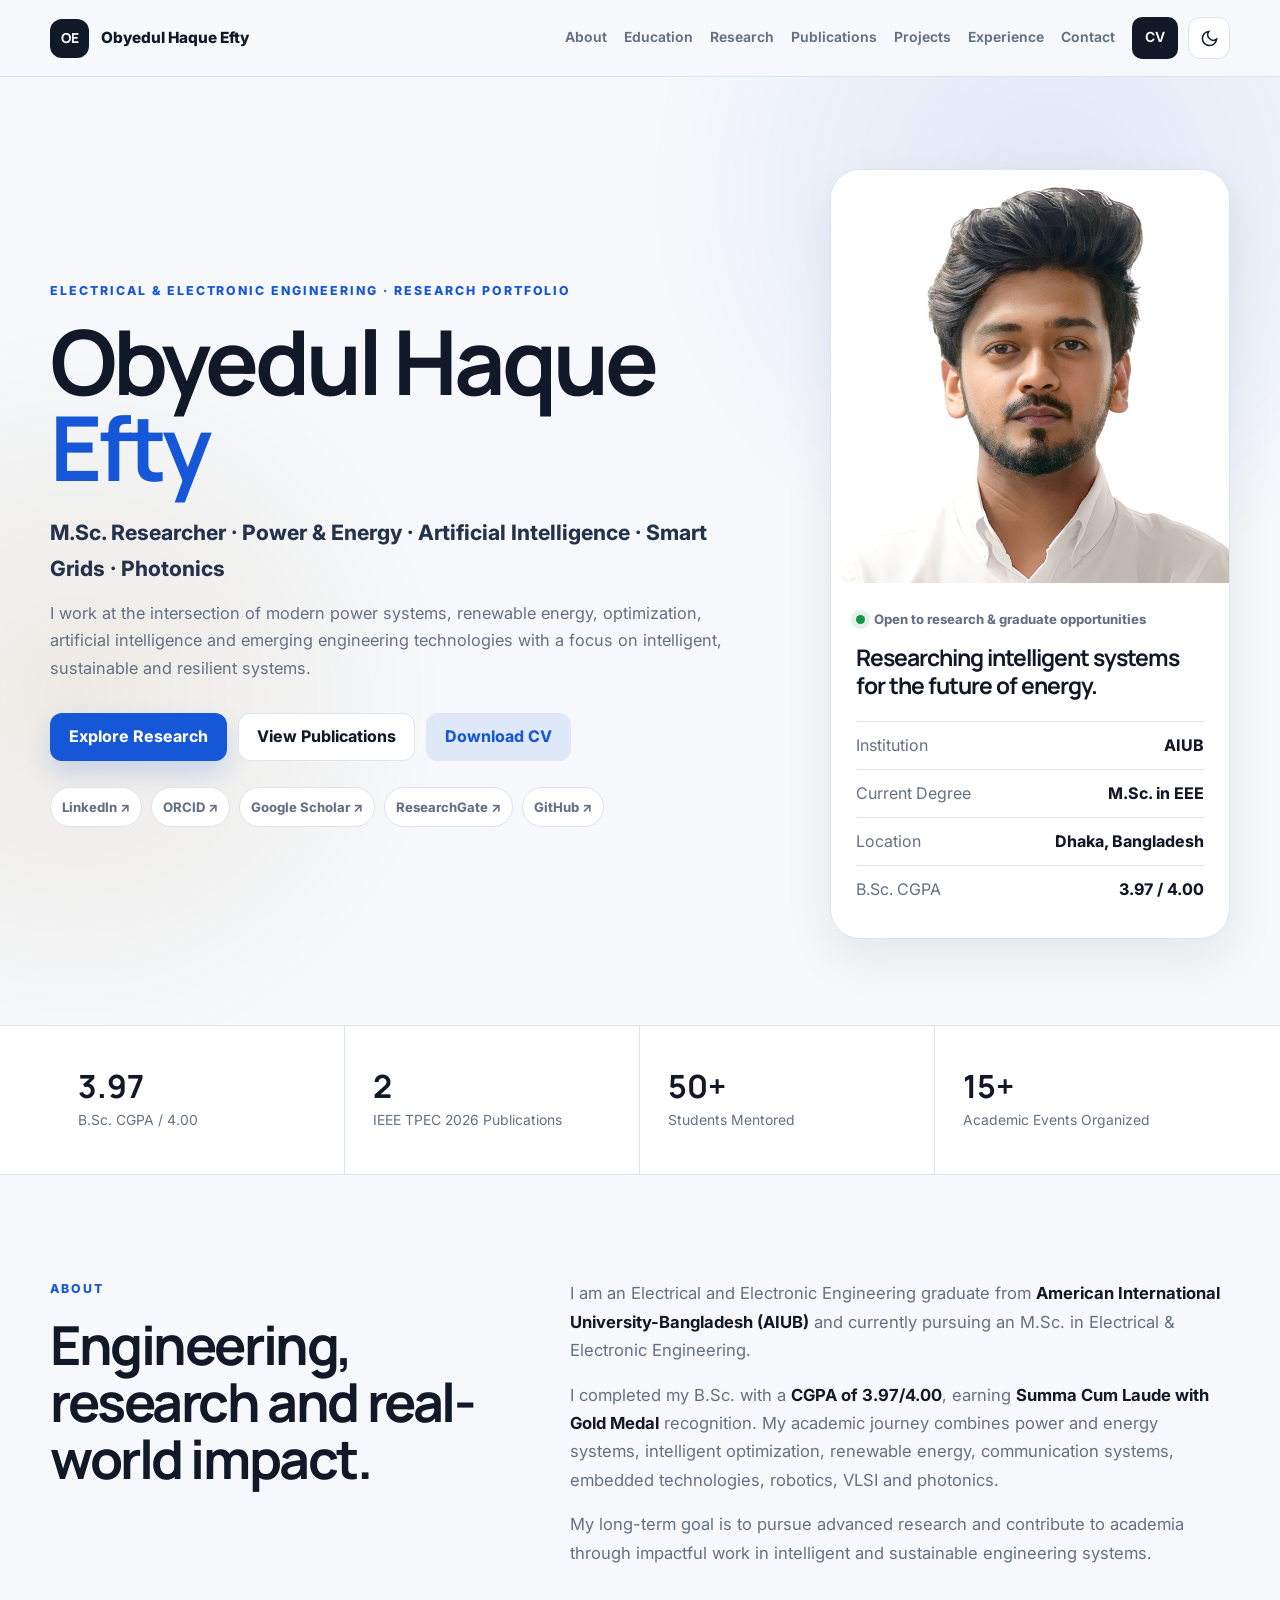
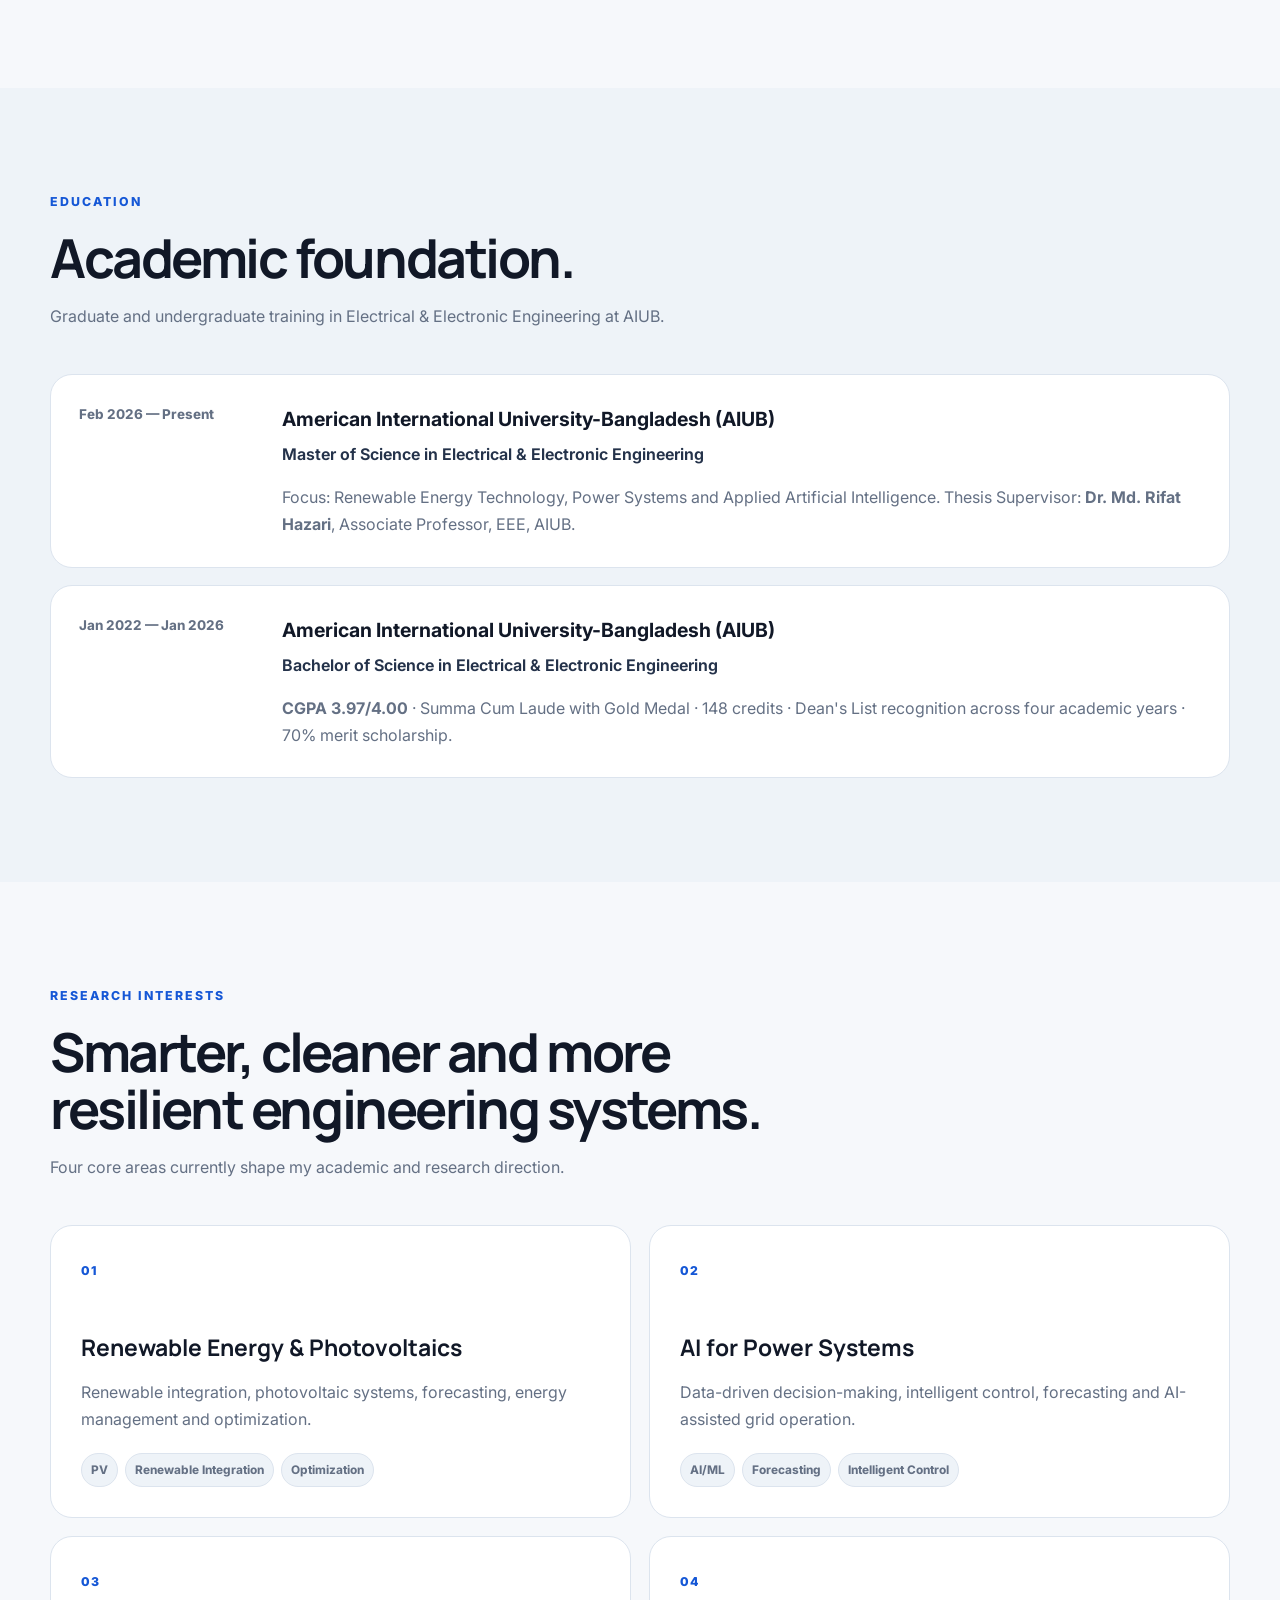
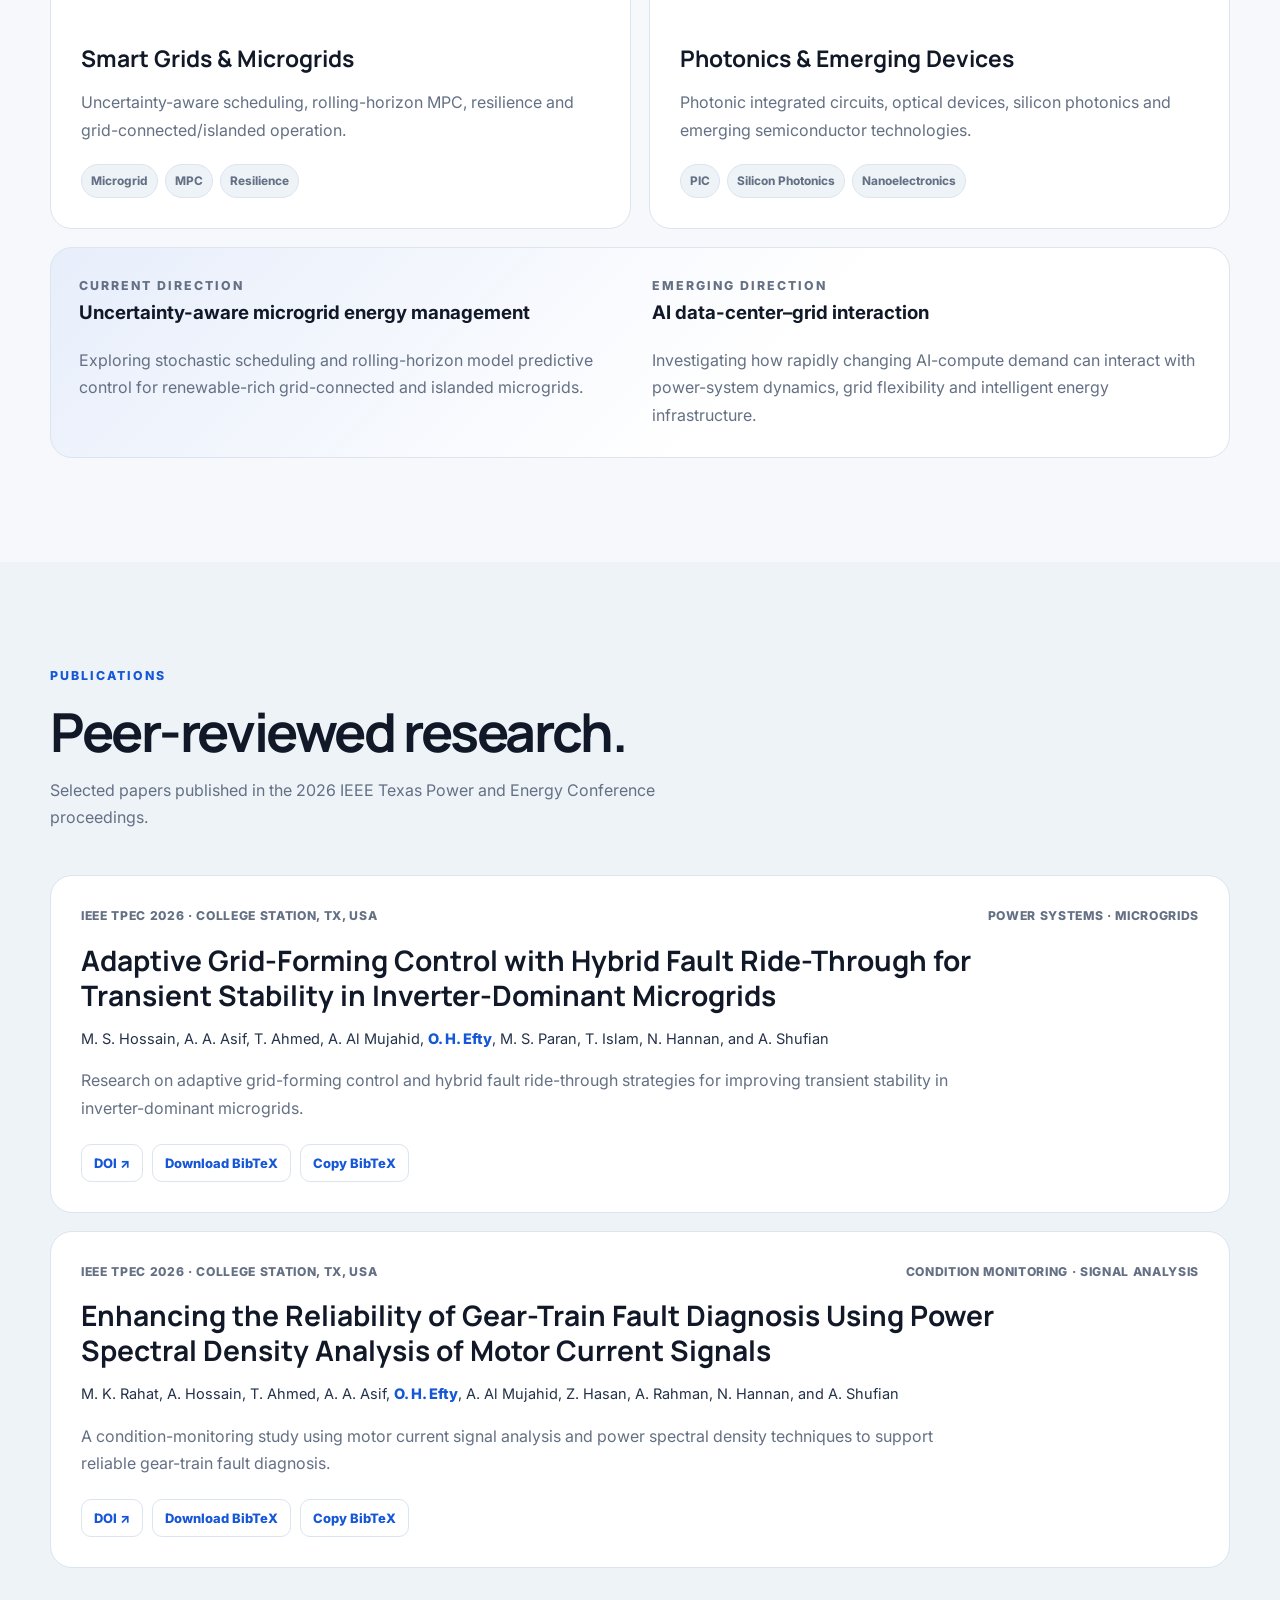
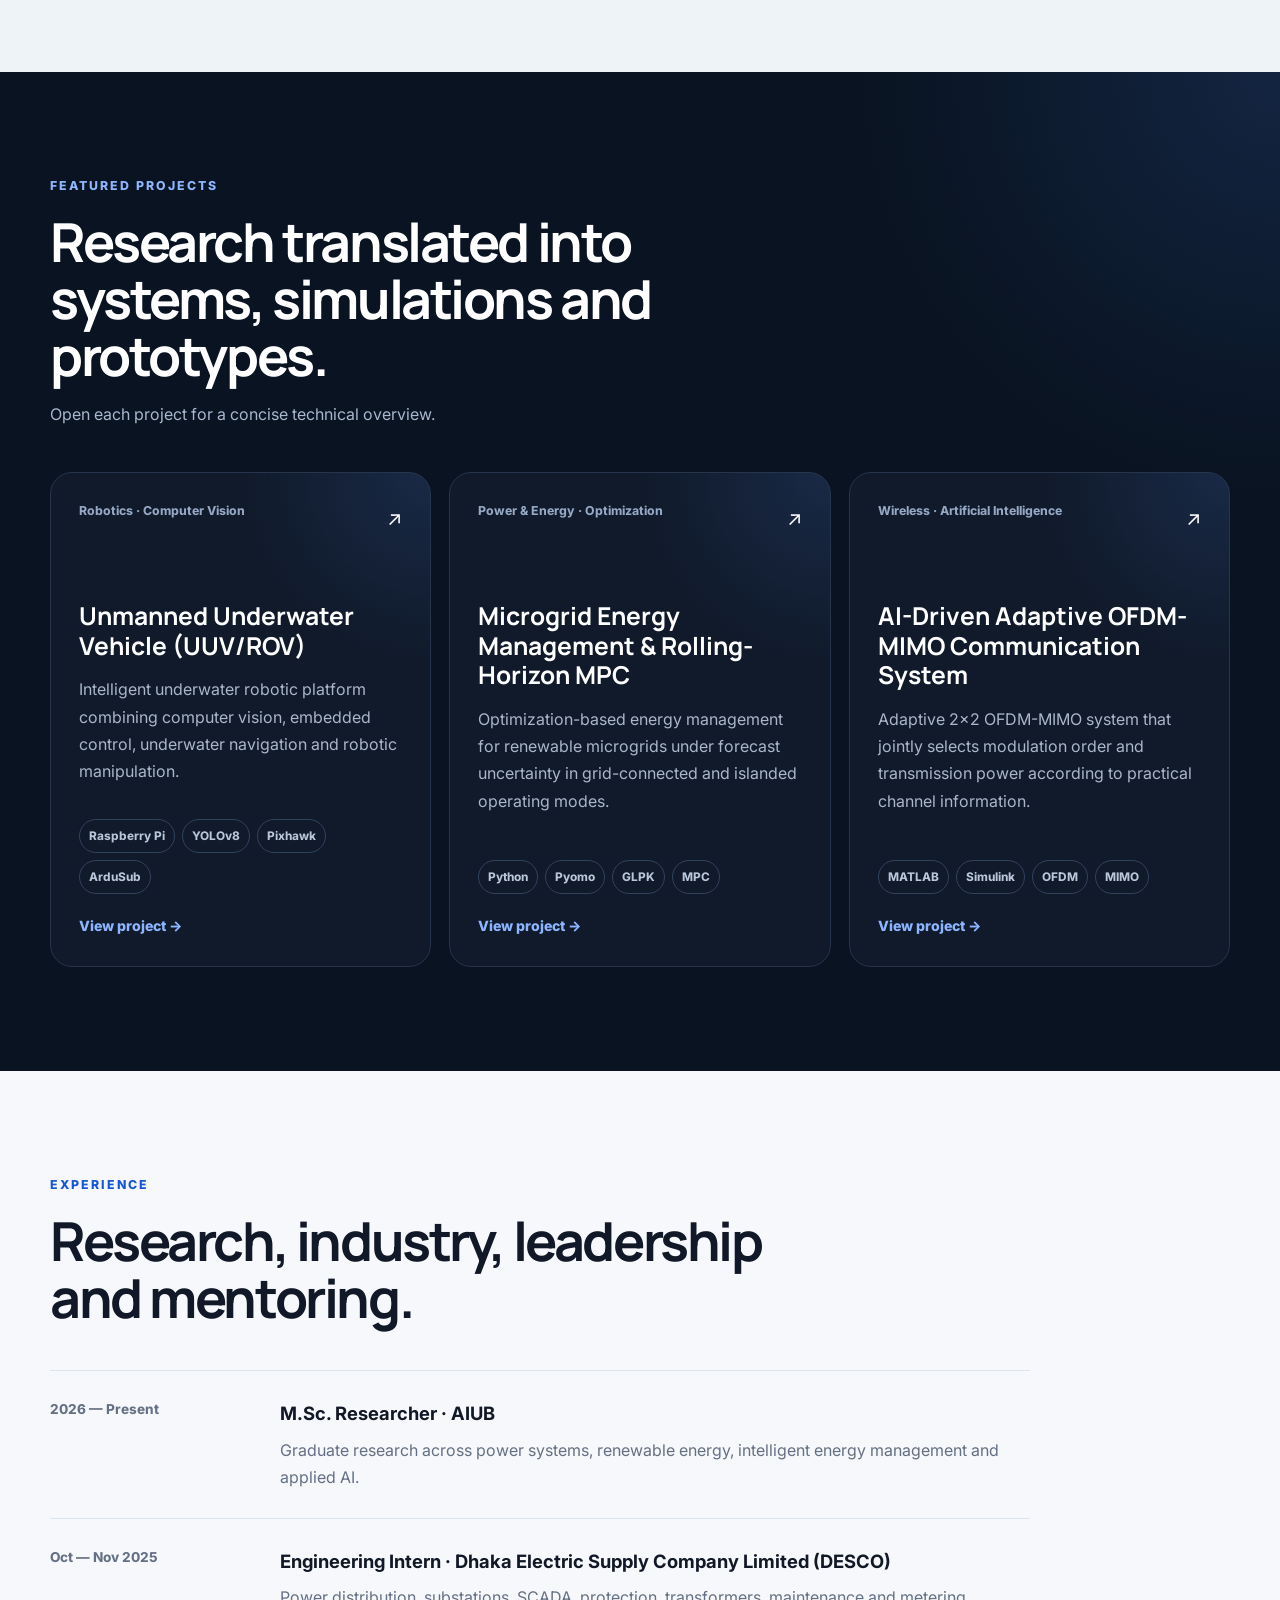
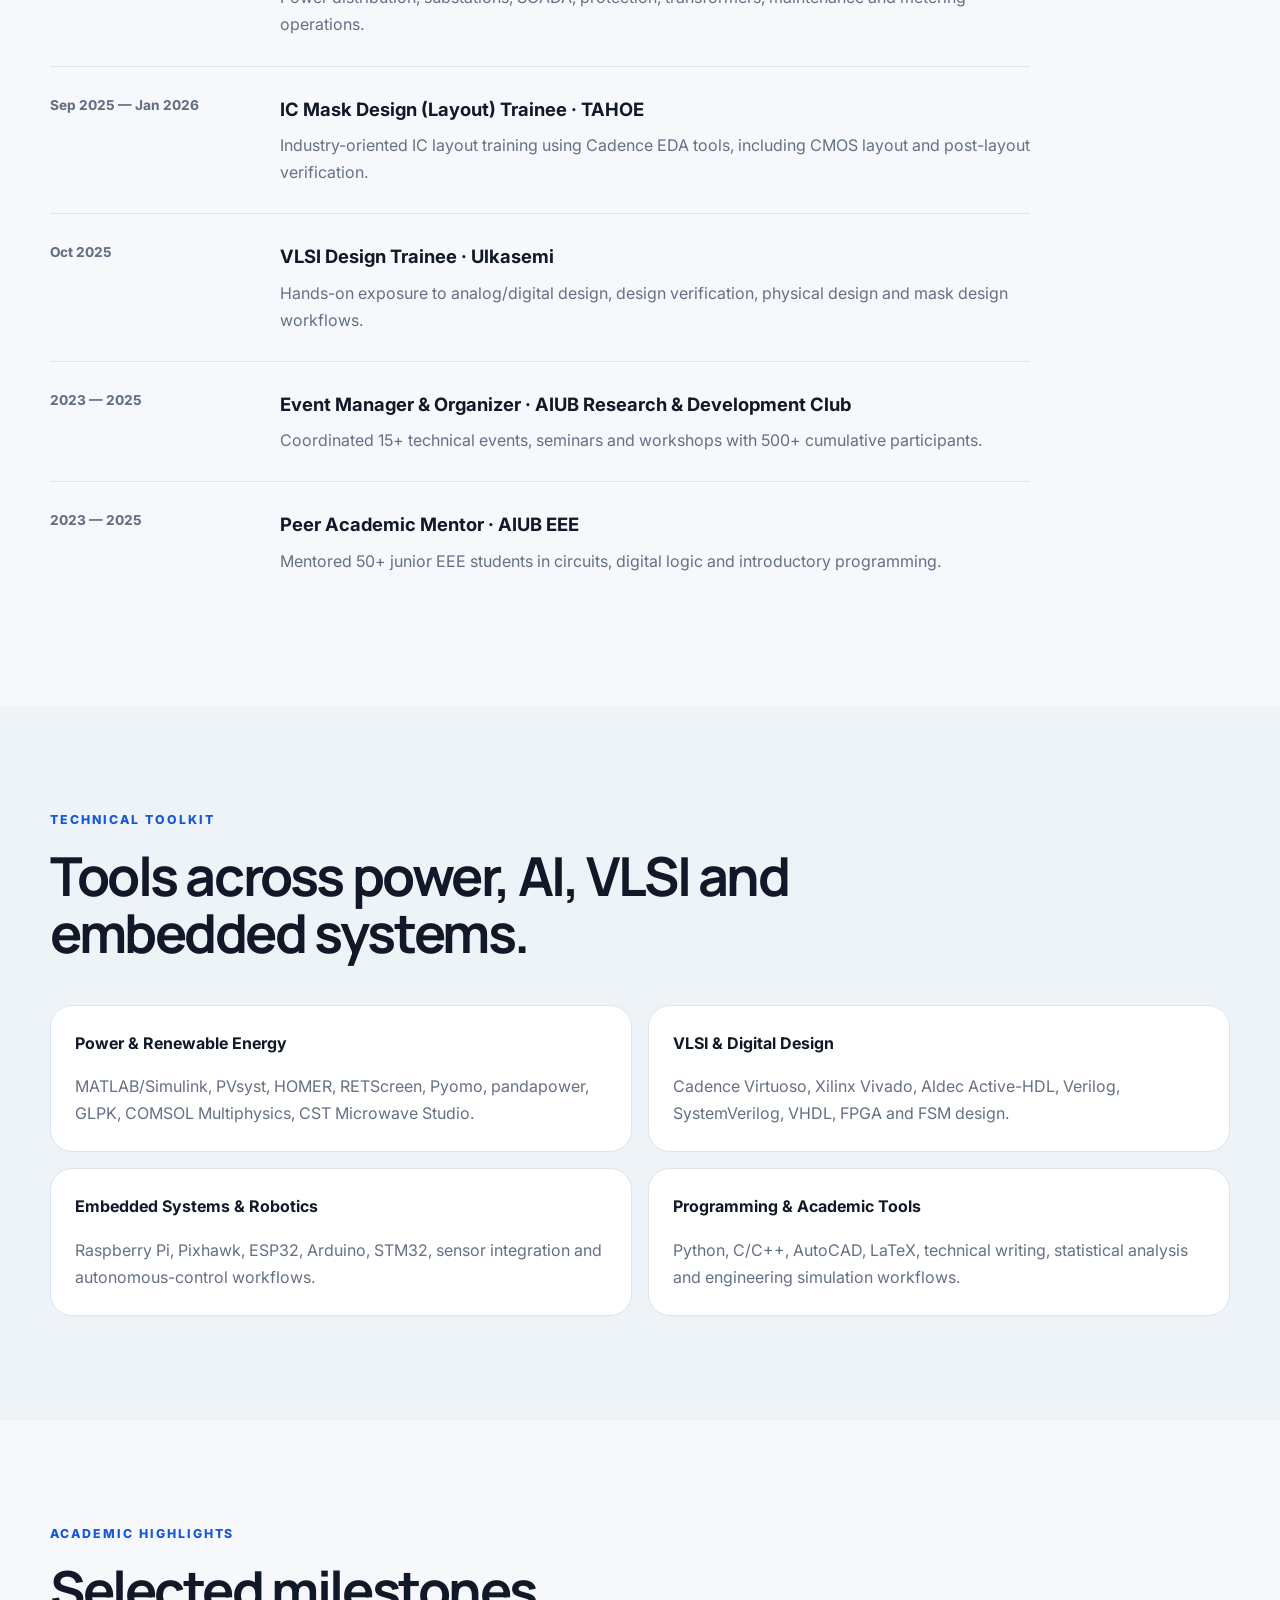
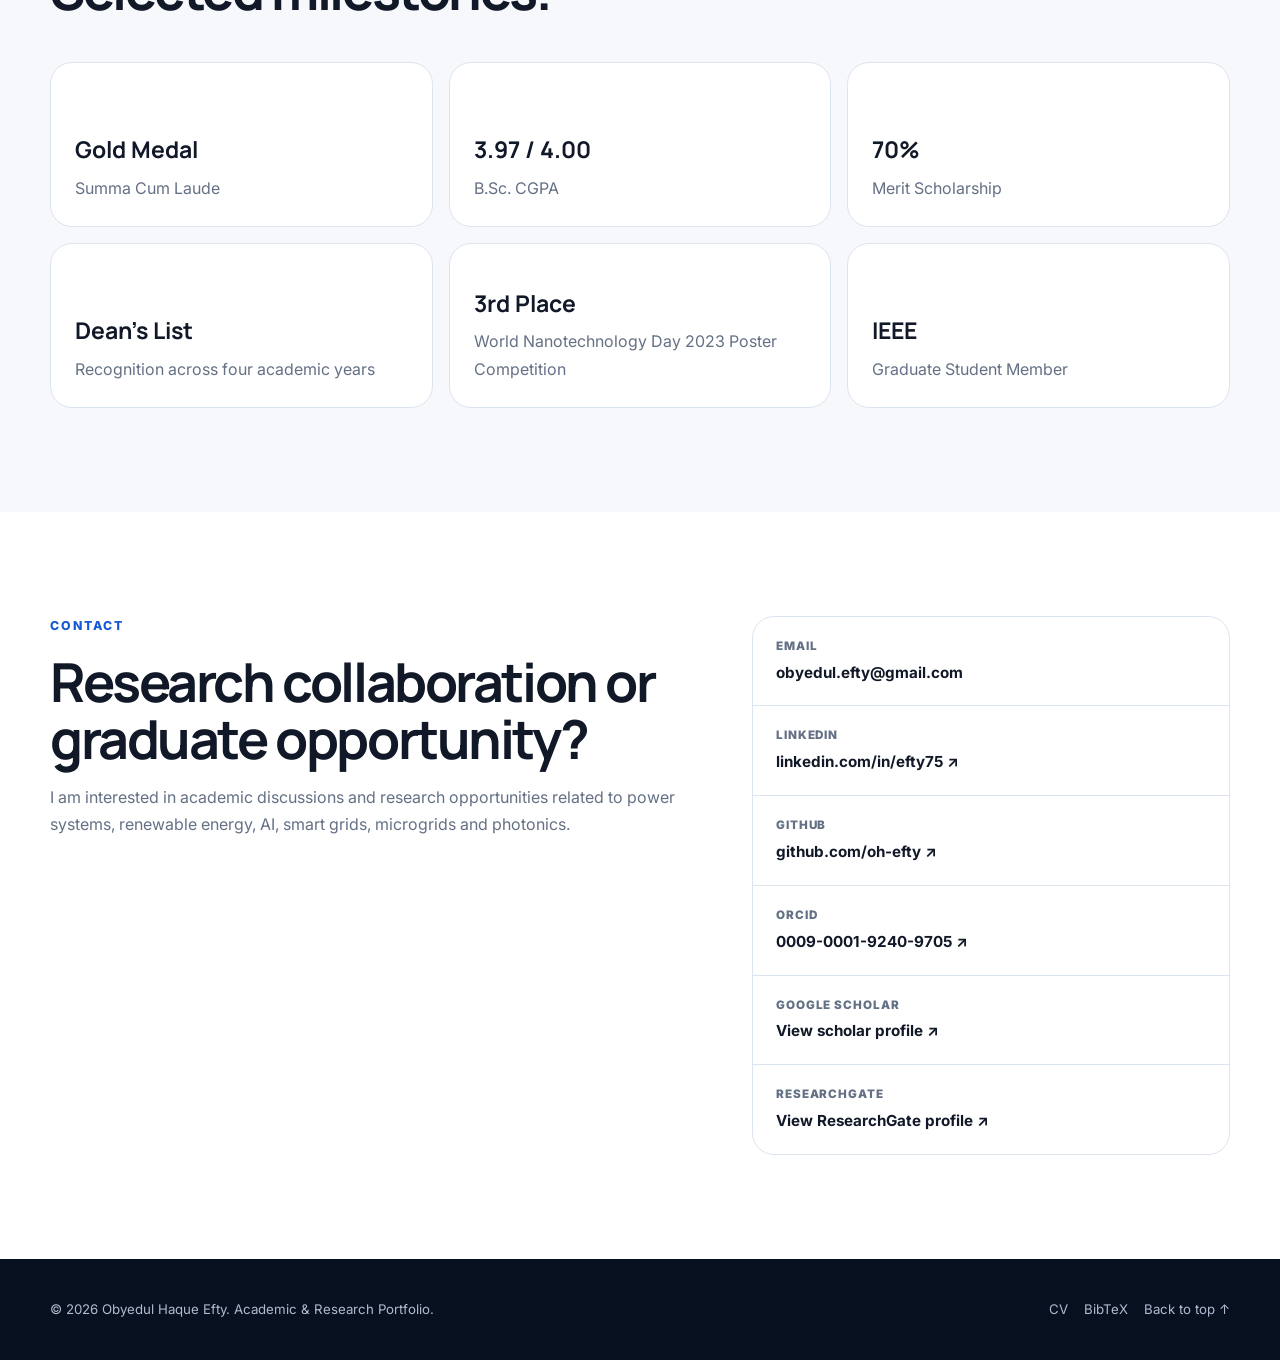
==== commit 37779764: "Update index.html" ====
--- a/index.html
+++ b/index.html
@@ -87,7 +87,7 @@
           <p class="hero-title">M.Sc. Researcher · Power & Energy · Artificial Intelligence · Smart Grids · Photonics</p>
           <p class="hero-description">
             I work at the intersection of modern power systems, renewable energy, optimization,
-            artificial intelligence and emerging engineering technologies—with a focus on
+            artificial intelligence and emerging engineering technologies with a focus on
             intelligent, sustainable and resilient systems.
           </p>
 
@@ -137,7 +137,7 @@
       <div class="container two-col">
         <div class="section-heading reveal">
           <p class="eyebrow">About</p>
-          <h2 class="section-title">Engineering, research, and real-world impact.</h2>
+          <h2 class="section-title">Engineering, research and real-world impact.</h2>
         </div>
         <div class="prose reveal">
           <p>
@@ -149,7 +149,7 @@
             I completed my B.Sc. with a <strong>CGPA of 3.97/4.00</strong>, earning
             <strong>Summa Cum Laude with Gold Medal</strong> recognition. My academic journey combines
             power and energy systems, intelligent optimization, renewable energy, communication systems,
-            embedded technologies, robotics, VLSI, and photonics.
+            embedded technologies, robotics, VLSI and photonics.
           </p>
           <p>
             My long-term goal is to pursue advanced research and contribute to academia through
@@ -199,7 +199,7 @@
       <div class="container">
         <div class="section-heading max-width reveal">
           <p class="eyebrow">Research Interests</p>
-          <h2 class="section-title">Smarter, cleaner, and more resilient engineering systems.</h2>
+          <h2 class="section-title">Smarter, cleaner and more resilient engineering systems.</h2>
           <p class="section-subtitle">Four core areas currently shape my academic and research direction.</p>
         </div>
 
@@ -316,7 +316,7 @@
       <div class="container">
         <div class="section-heading max-width reveal">
           <p class="eyebrow">Featured Projects</p>
-          <h2 class="section-title">Research translated into systems, simulations, and prototypes.</h2>
+          <h2 class="section-title">Research translated into systems, simulations and prototypes.</h2>
           <p class="section-subtitle">Open each project for a concise technical overview.</p>
         </div>
 
@@ -370,7 +370,7 @@
       <div class="container">
         <div class="section-heading max-width reveal">
           <p class="eyebrow">Experience</p>
-          <h2 class="section-title">Research, industry, leadership, and mentoring.</h2>
+          <h2 class="section-title">Research, industry, leadership and mentoring.</h2>
         </div>
 
         <div class="timeline">
@@ -429,13 +429,13 @@
       <div class="container">
         <div class="section-heading max-width reveal">
           <p class="eyebrow">Technical Toolkit</p>
-          <h2 class="section-title">Tools across power, AI, VLSI, and embedded systems.</h2>
+          <h2 class="section-title">Tools across power, AI, VLSI and embedded systems.</h2>
         </div>
 
         <div class="skill-blocks">
           <article class="skill-card reveal">
             <h3>Power & Renewable Energy</h3>
-            <p>MATLAB/Simulink, PVsyst, HOMER, RETScreen, Pyomo, pandapower, GLPK, COMSOL Multiphysics.</p>
+            <p>MATLAB/Simulink, PVsyst, HOMER, RETScreen, Pyomo, pandapower, GLPK, COMSOL Multiphysics, CST Microwave Studio.</p>
           </article>
           <article class="skill-card reveal">
             <h3>VLSI & Digital Design</h3>
@@ -447,7 +447,7 @@
           </article>
           <article class="skill-card reveal">
             <h3>Programming & Academic Tools</h3>
-            <p>Python, C/C++, LaTeX, technical writing, statistical analysis and engineering simulation workflows.</p>
+            <p>Python, C/C++, AutoCAD, LaTeX, technical writing, statistical analysis and engineering simulation workflows.</p>
           </article>
         </div>
       </div>
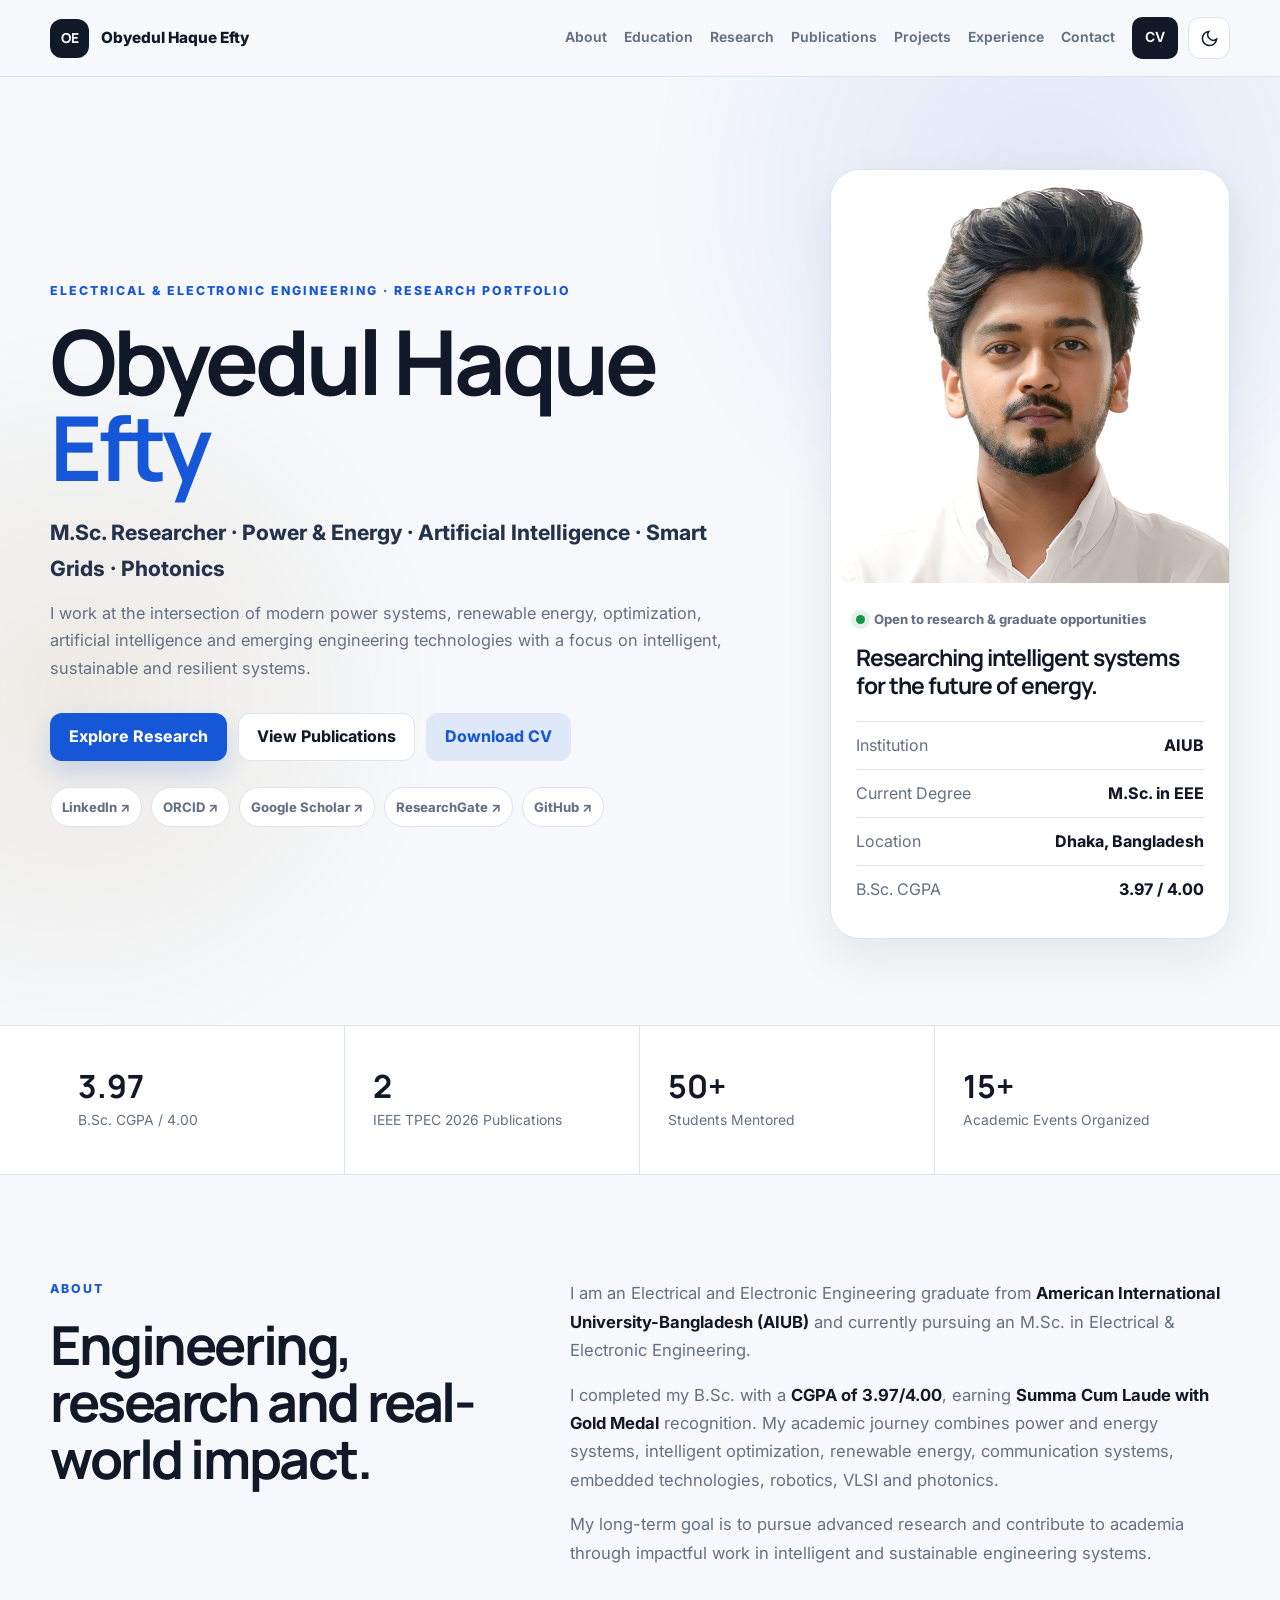
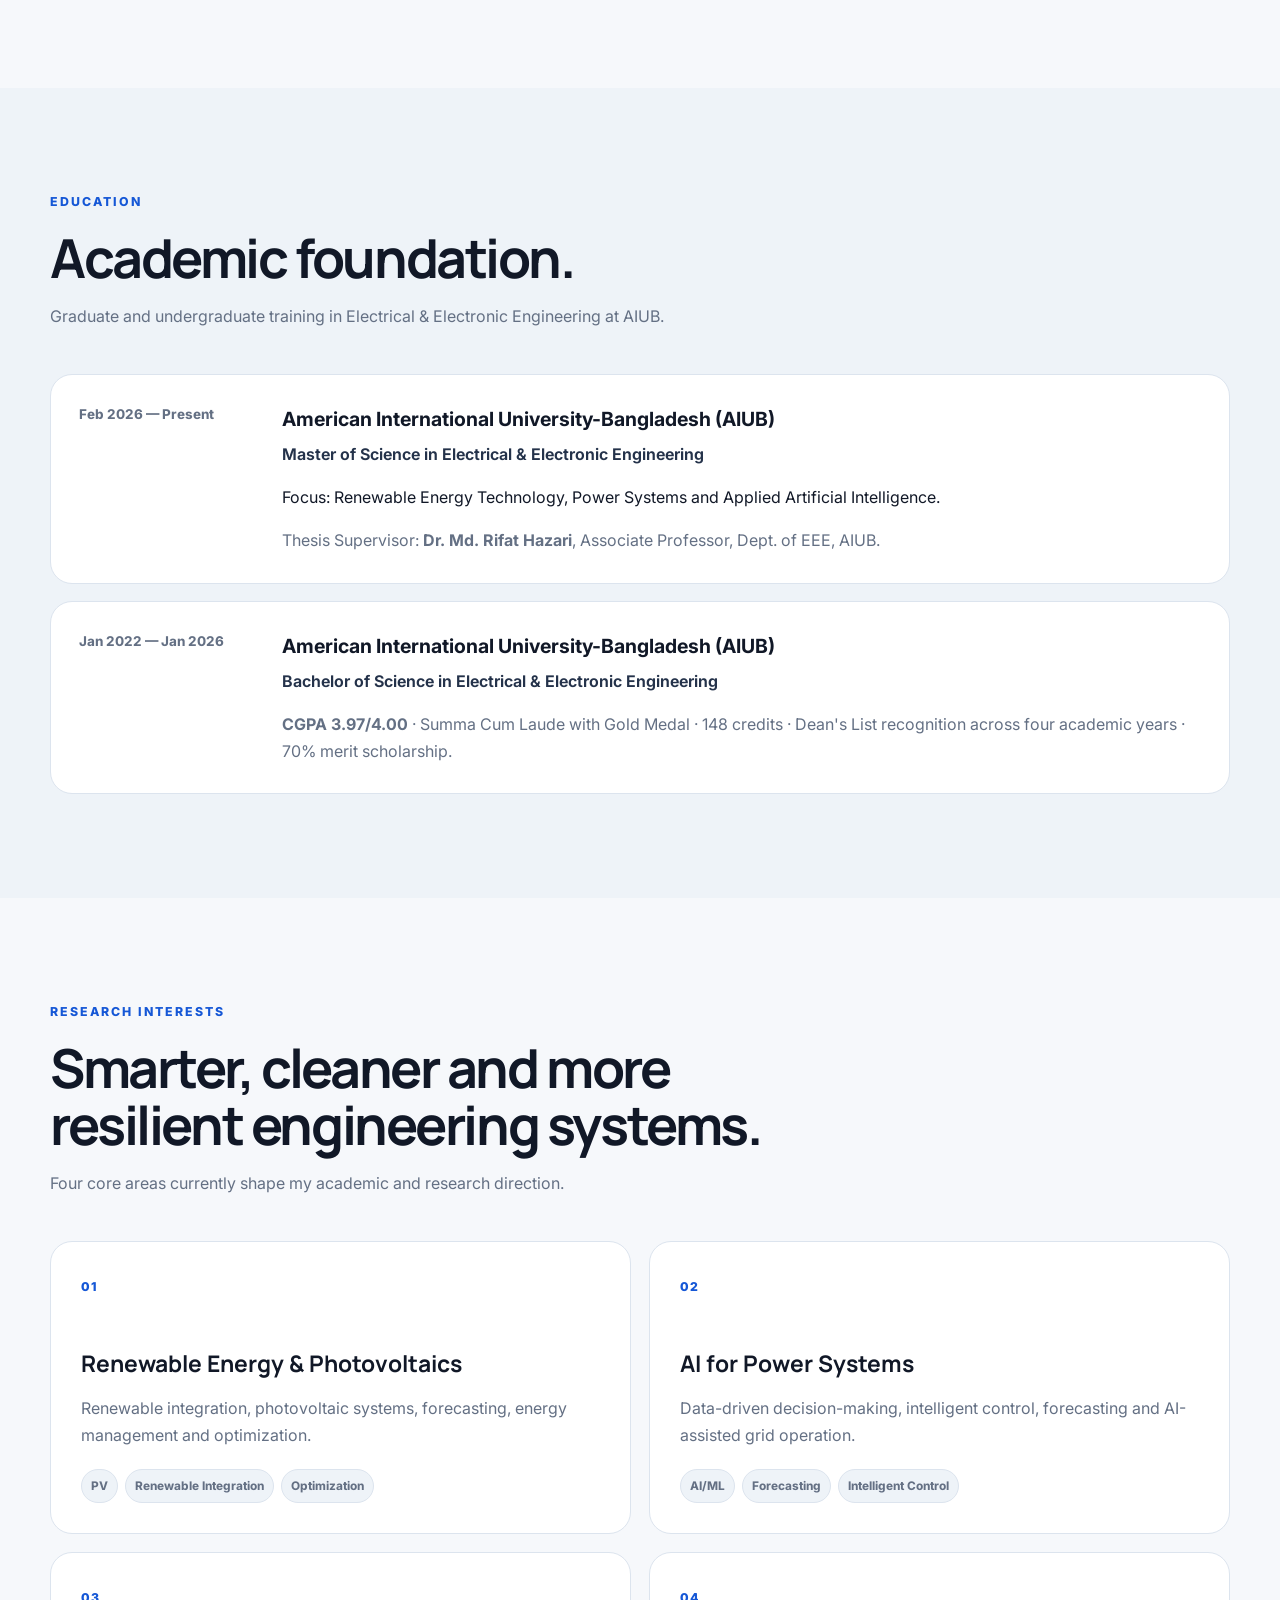
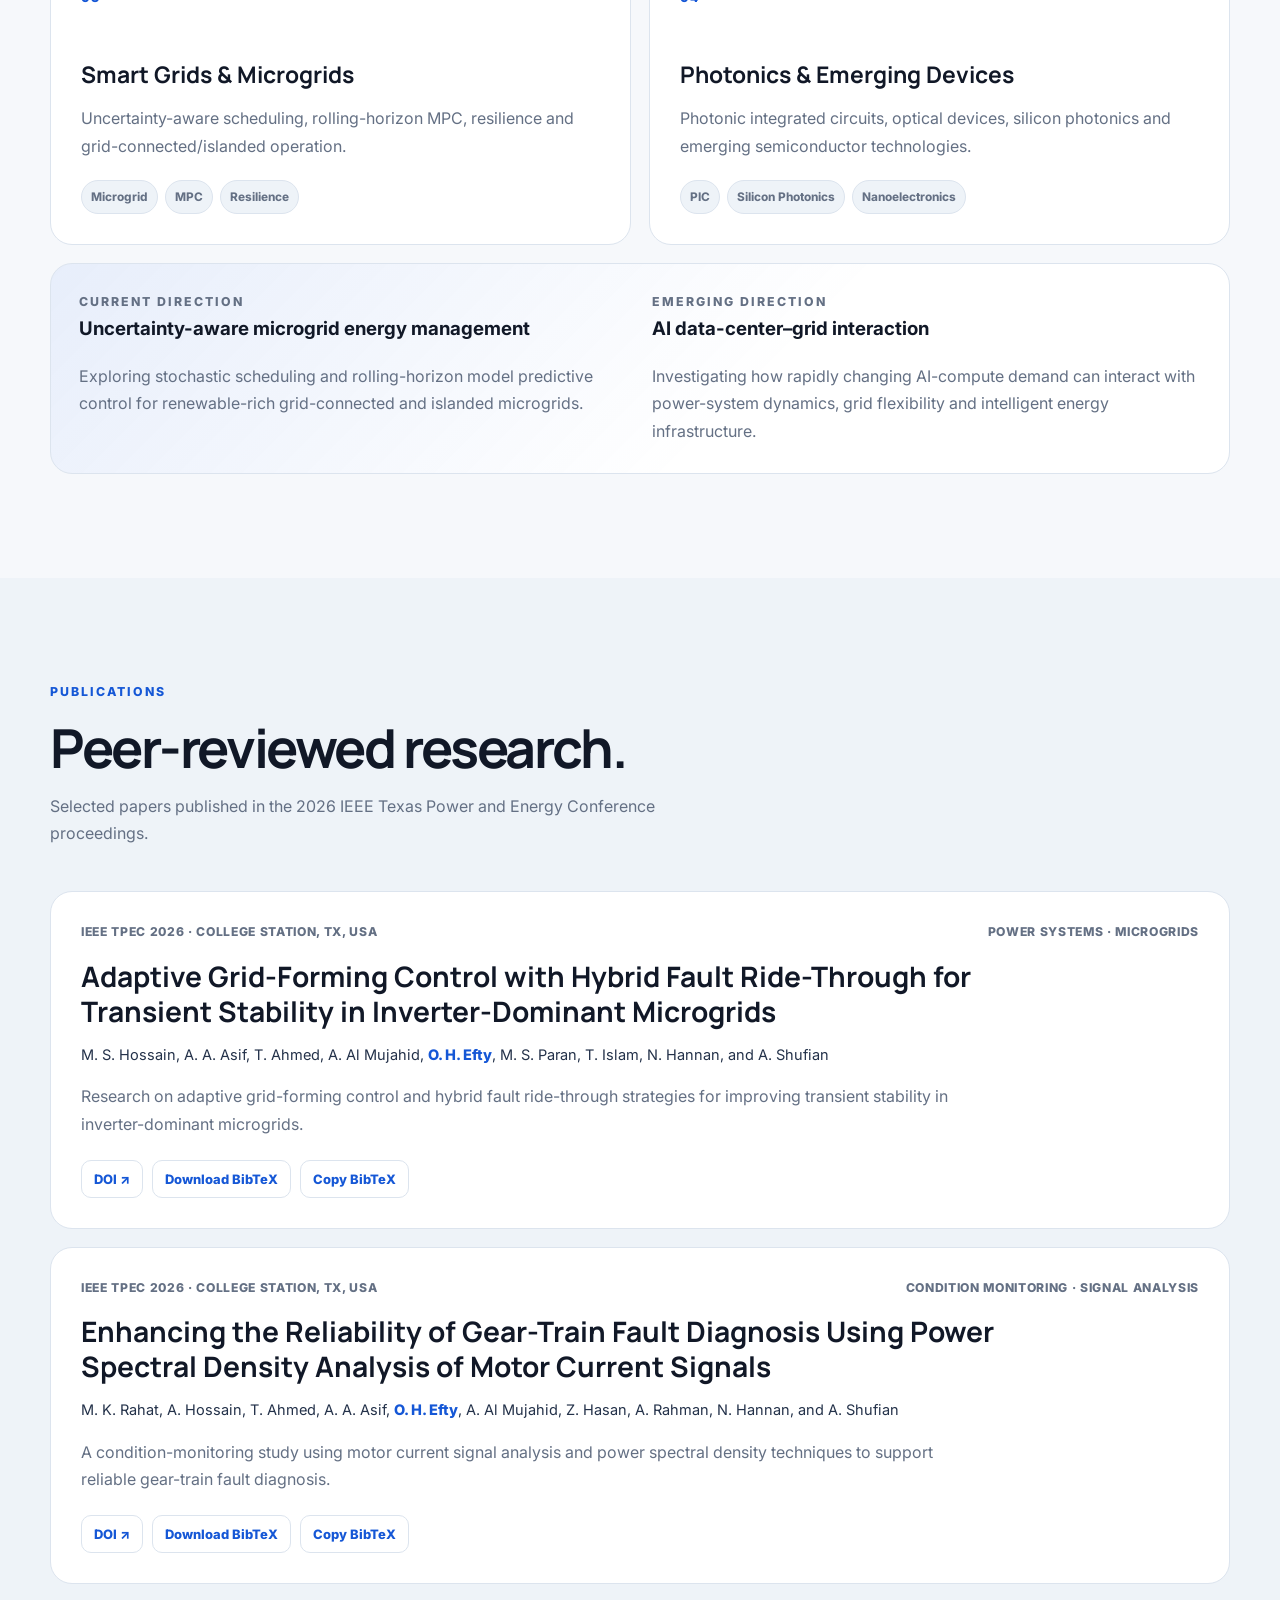
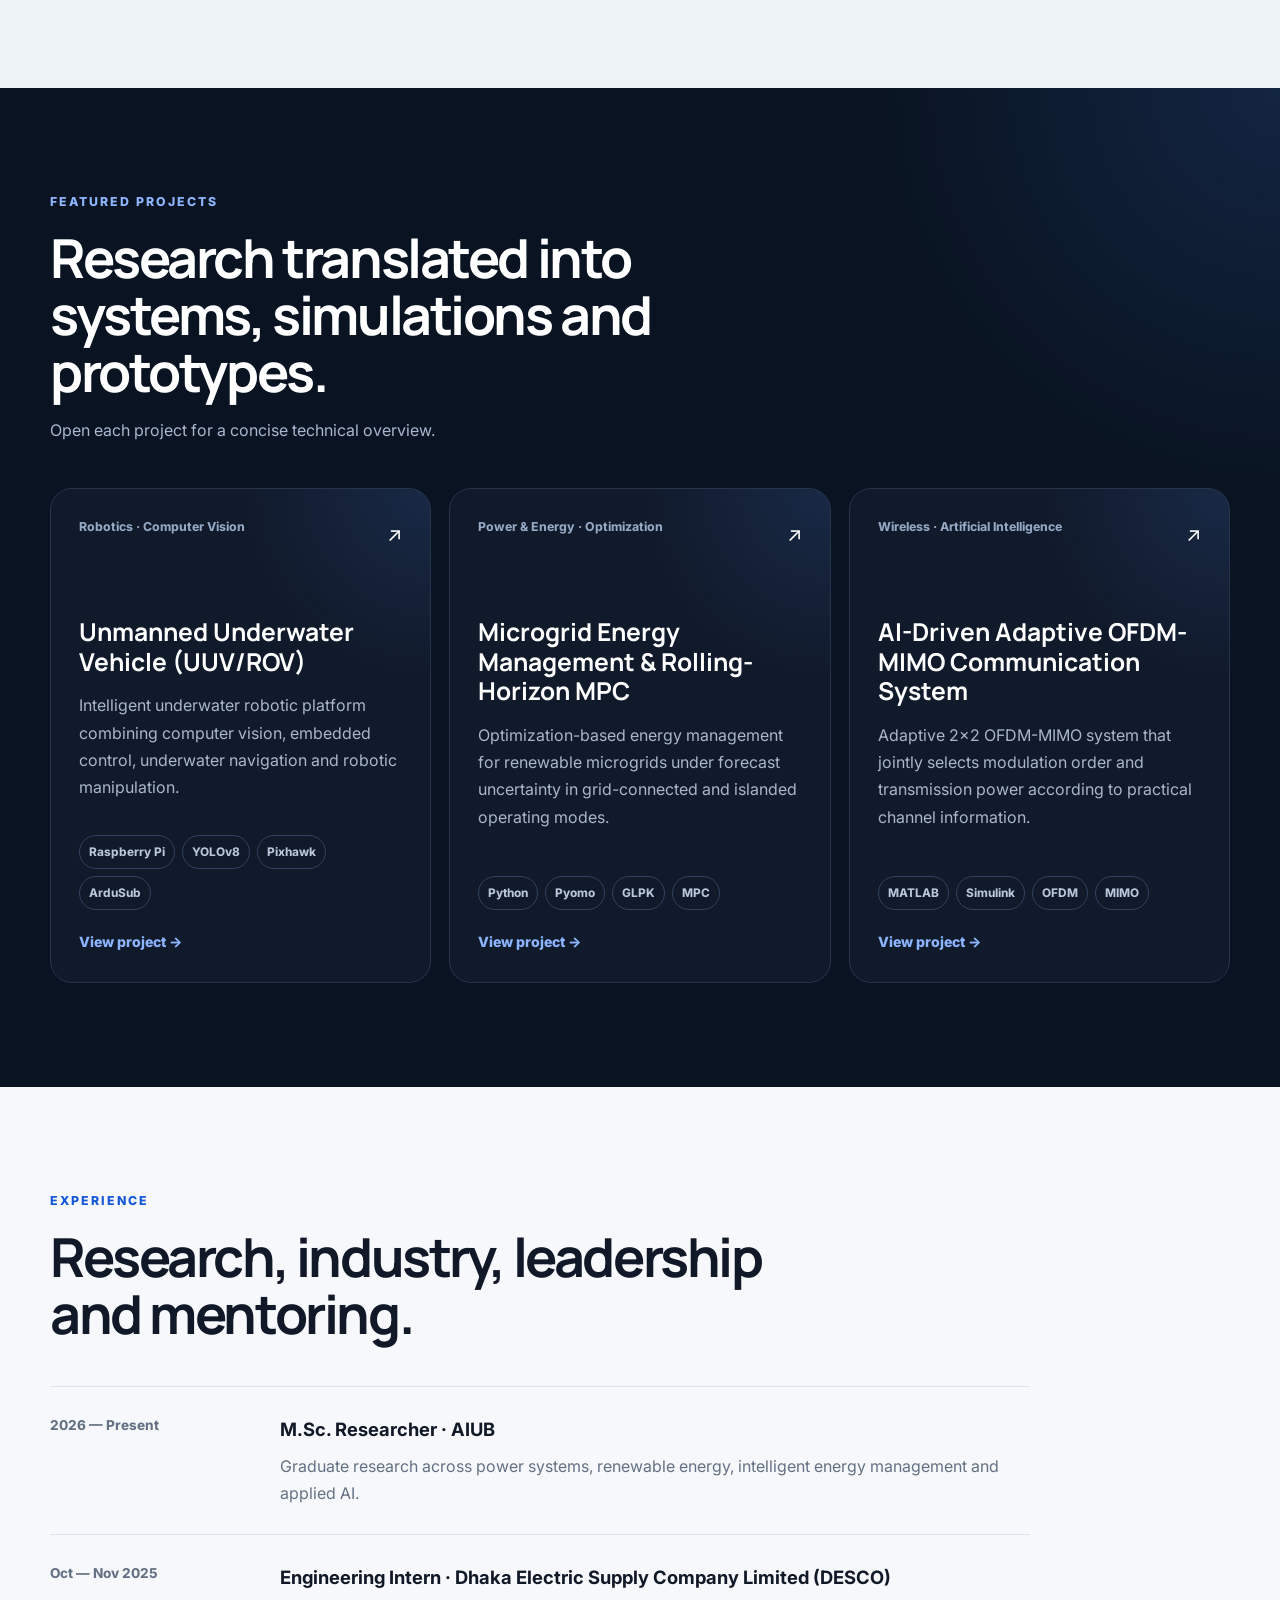
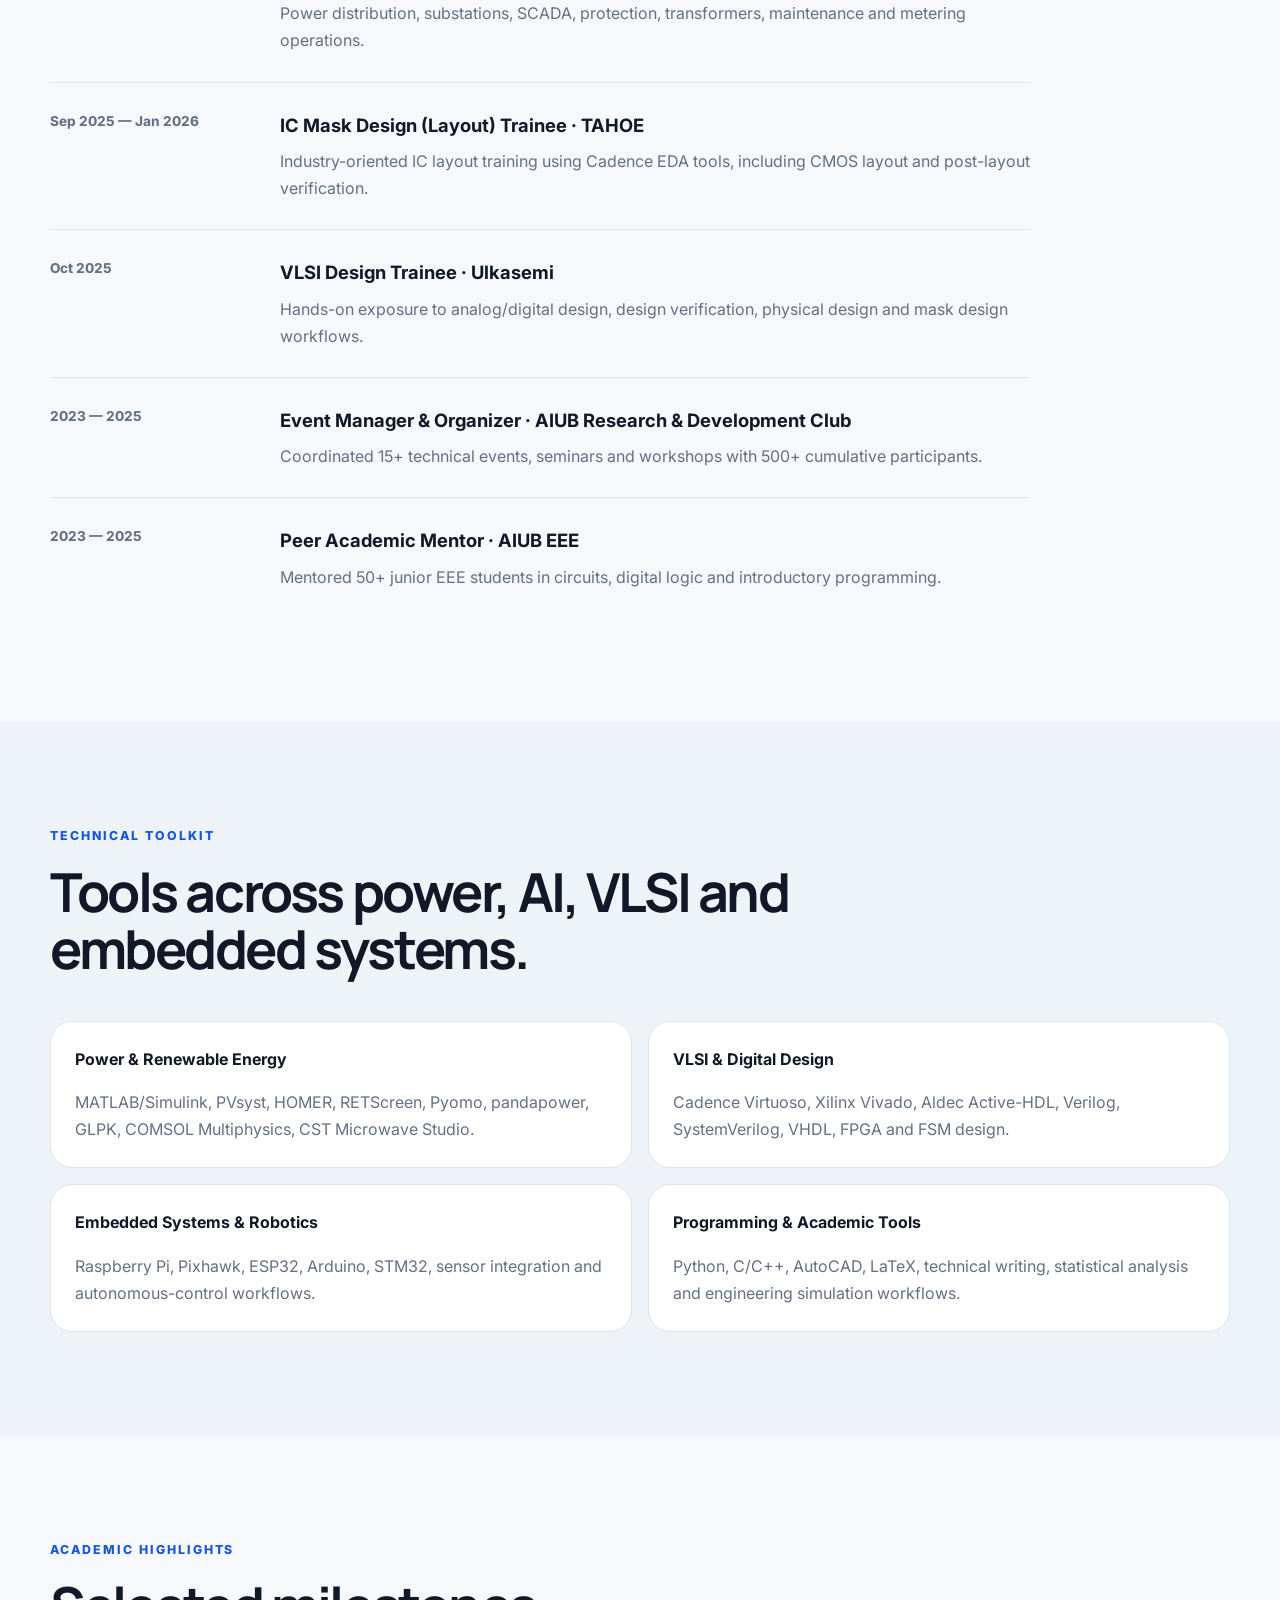
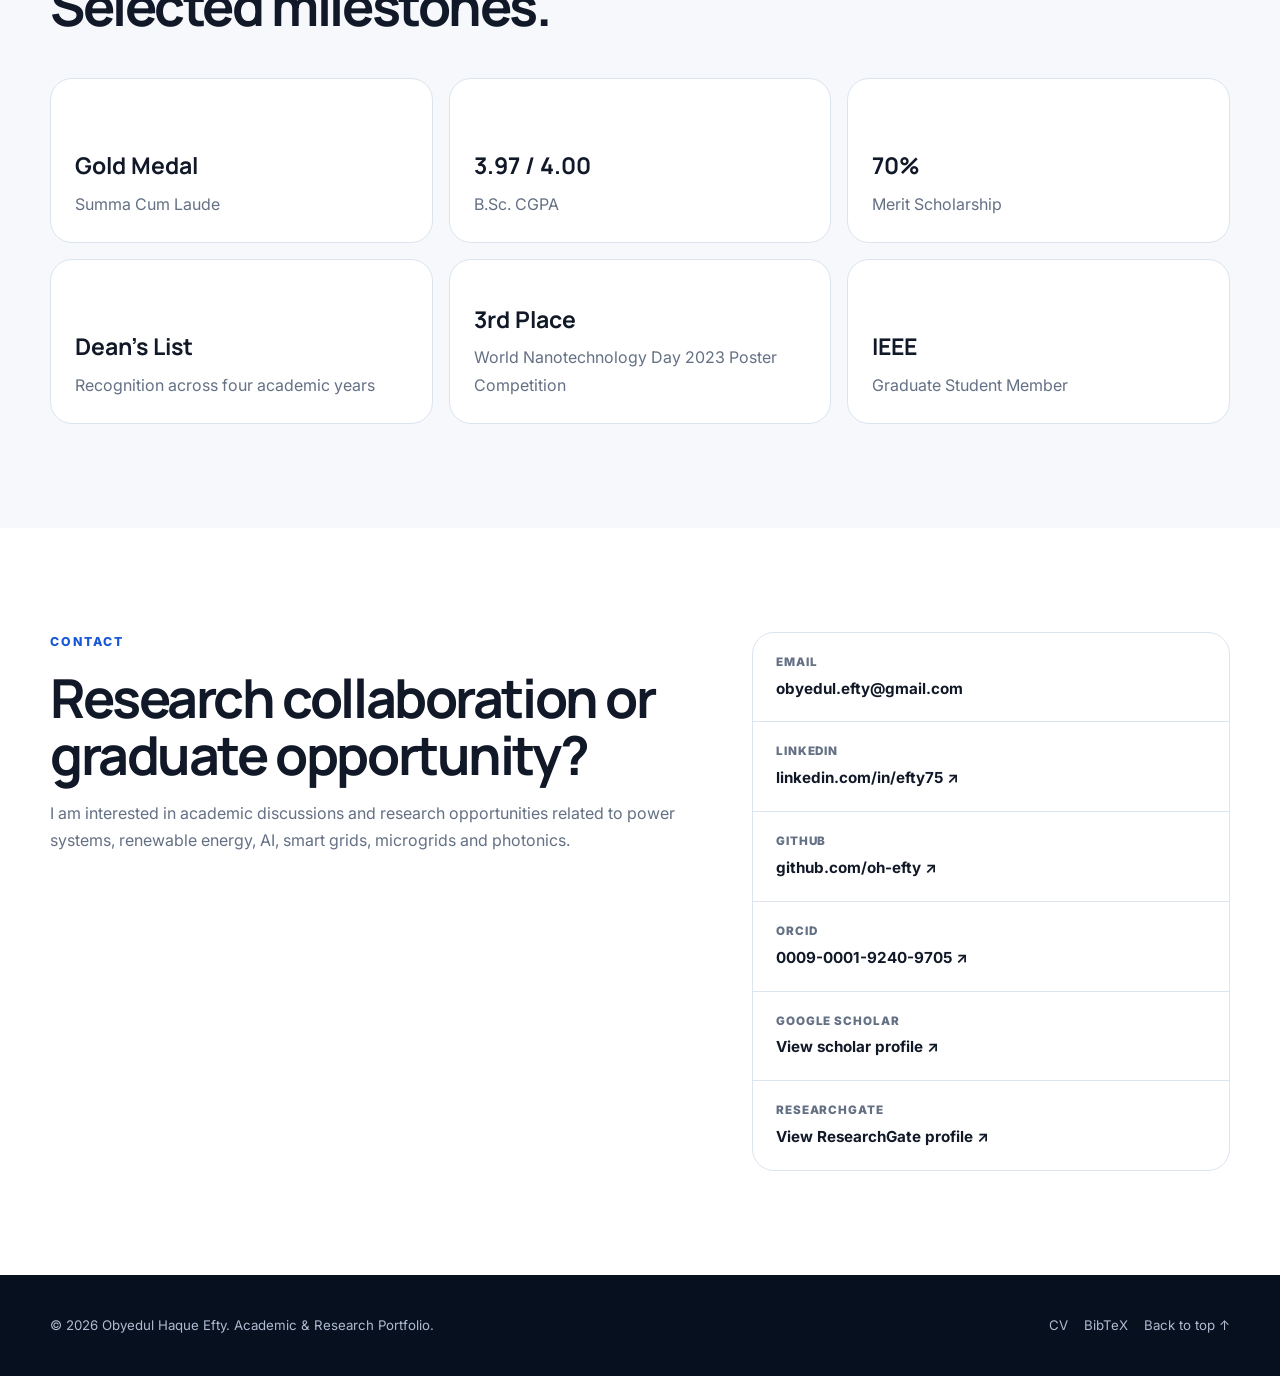
==== commit aa3b2cb2: "Update thesis supervisor details in index.html" ====
--- a/index.html
+++ b/index.html
@@ -175,7 +175,9 @@
               <p class="edu-degree">Master of Science in Electrical & Electronic Engineering</p>
               <p>
                 Focus: Renewable Energy Technology, Power Systems and Applied Artificial Intelligence.
-                Thesis Supervisor: <strong>Dr. Md. Rifat Hazari</strong>, Associate Professor, EEE, AIUB.
+              </p>
+              <p>
+                Thesis Supervisor: <strong>Dr. Md. Rifat Hazari</strong>, Associate Professor, Dept. of EEE, AIUB.
               </p>
             </div>
           </article>
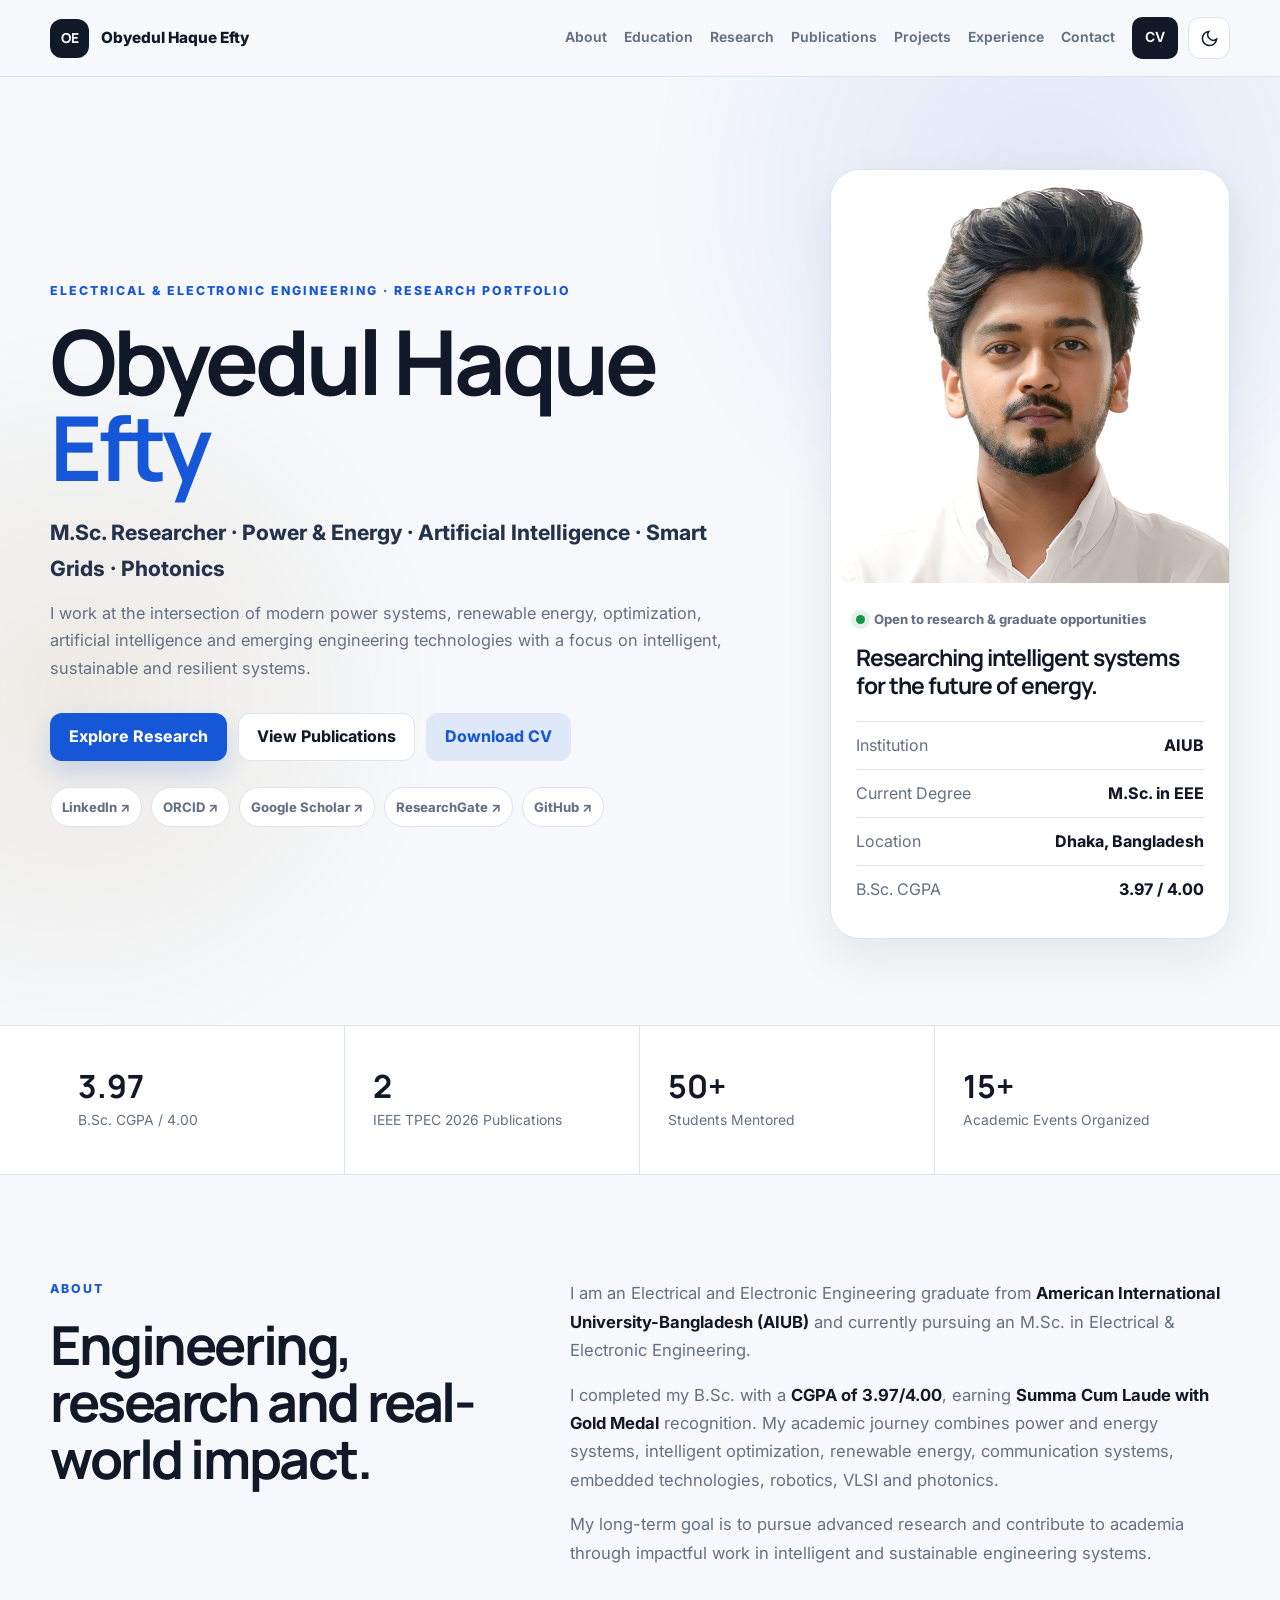
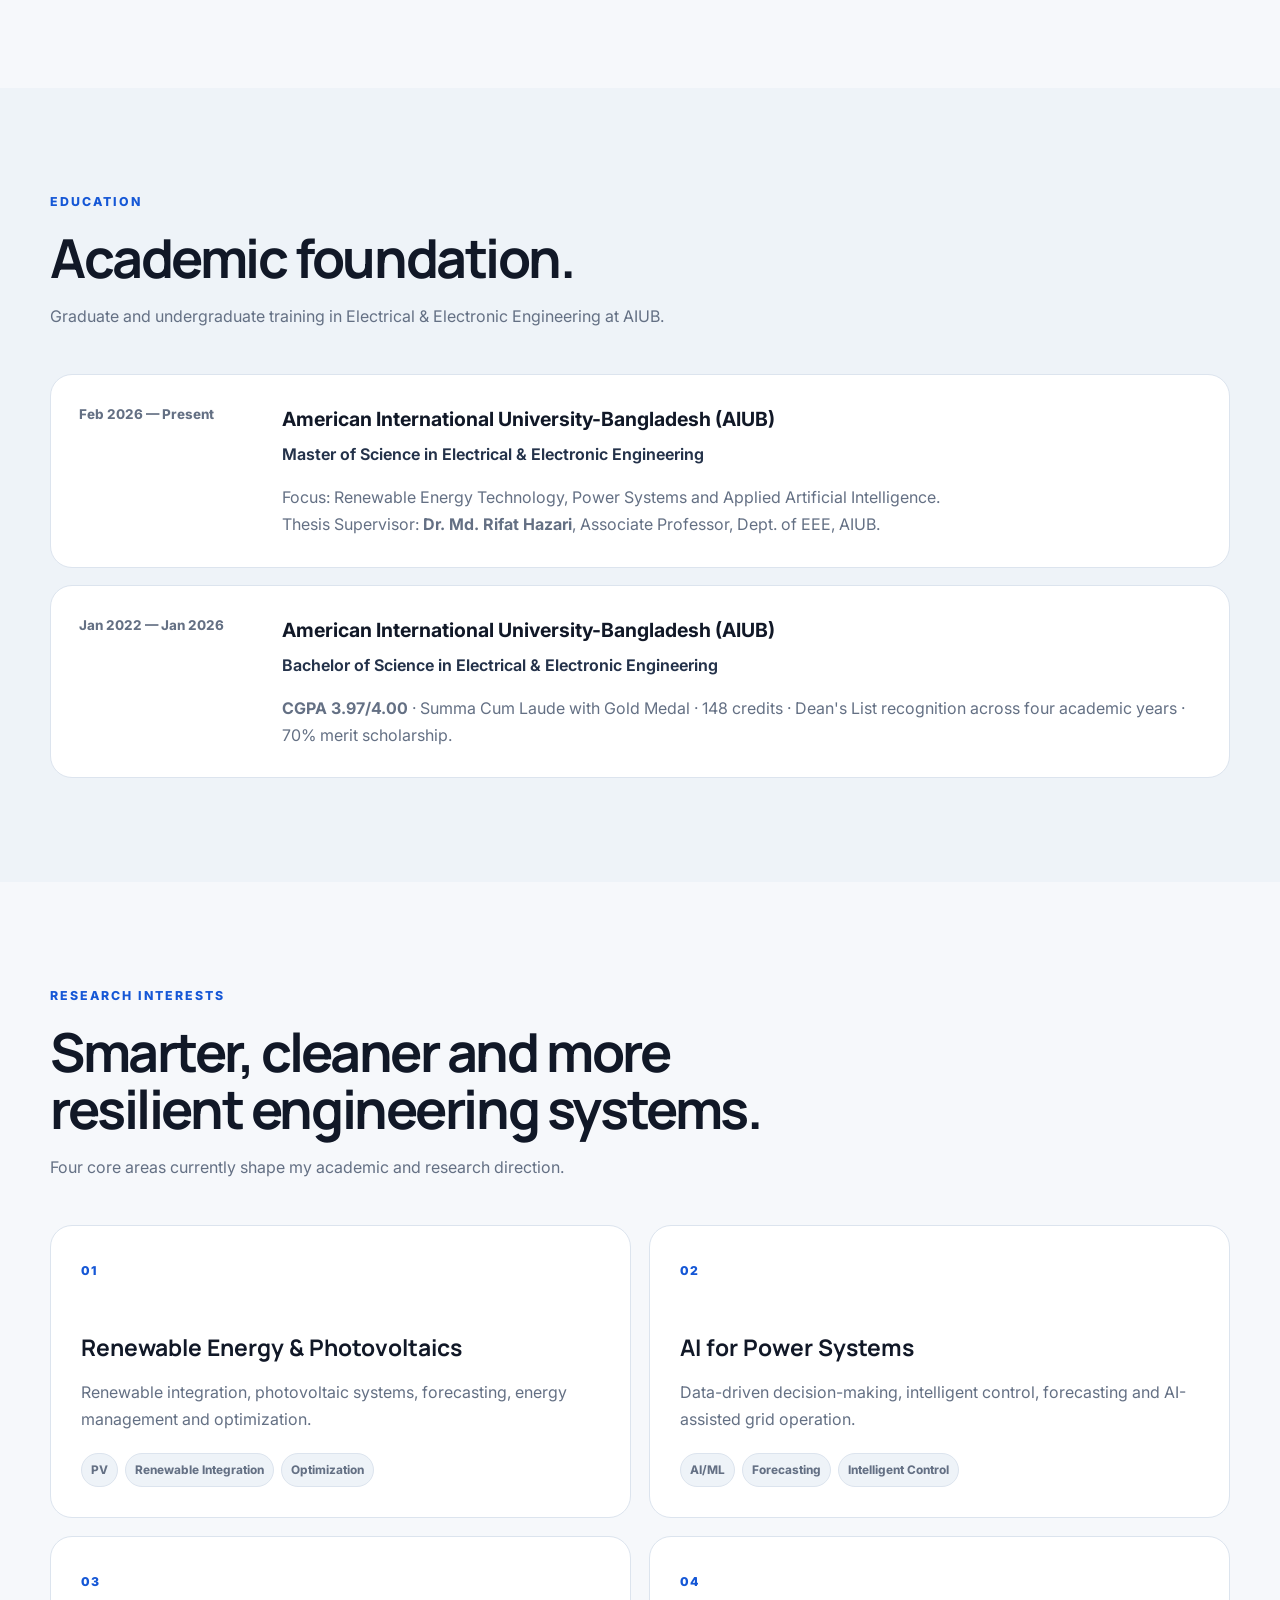
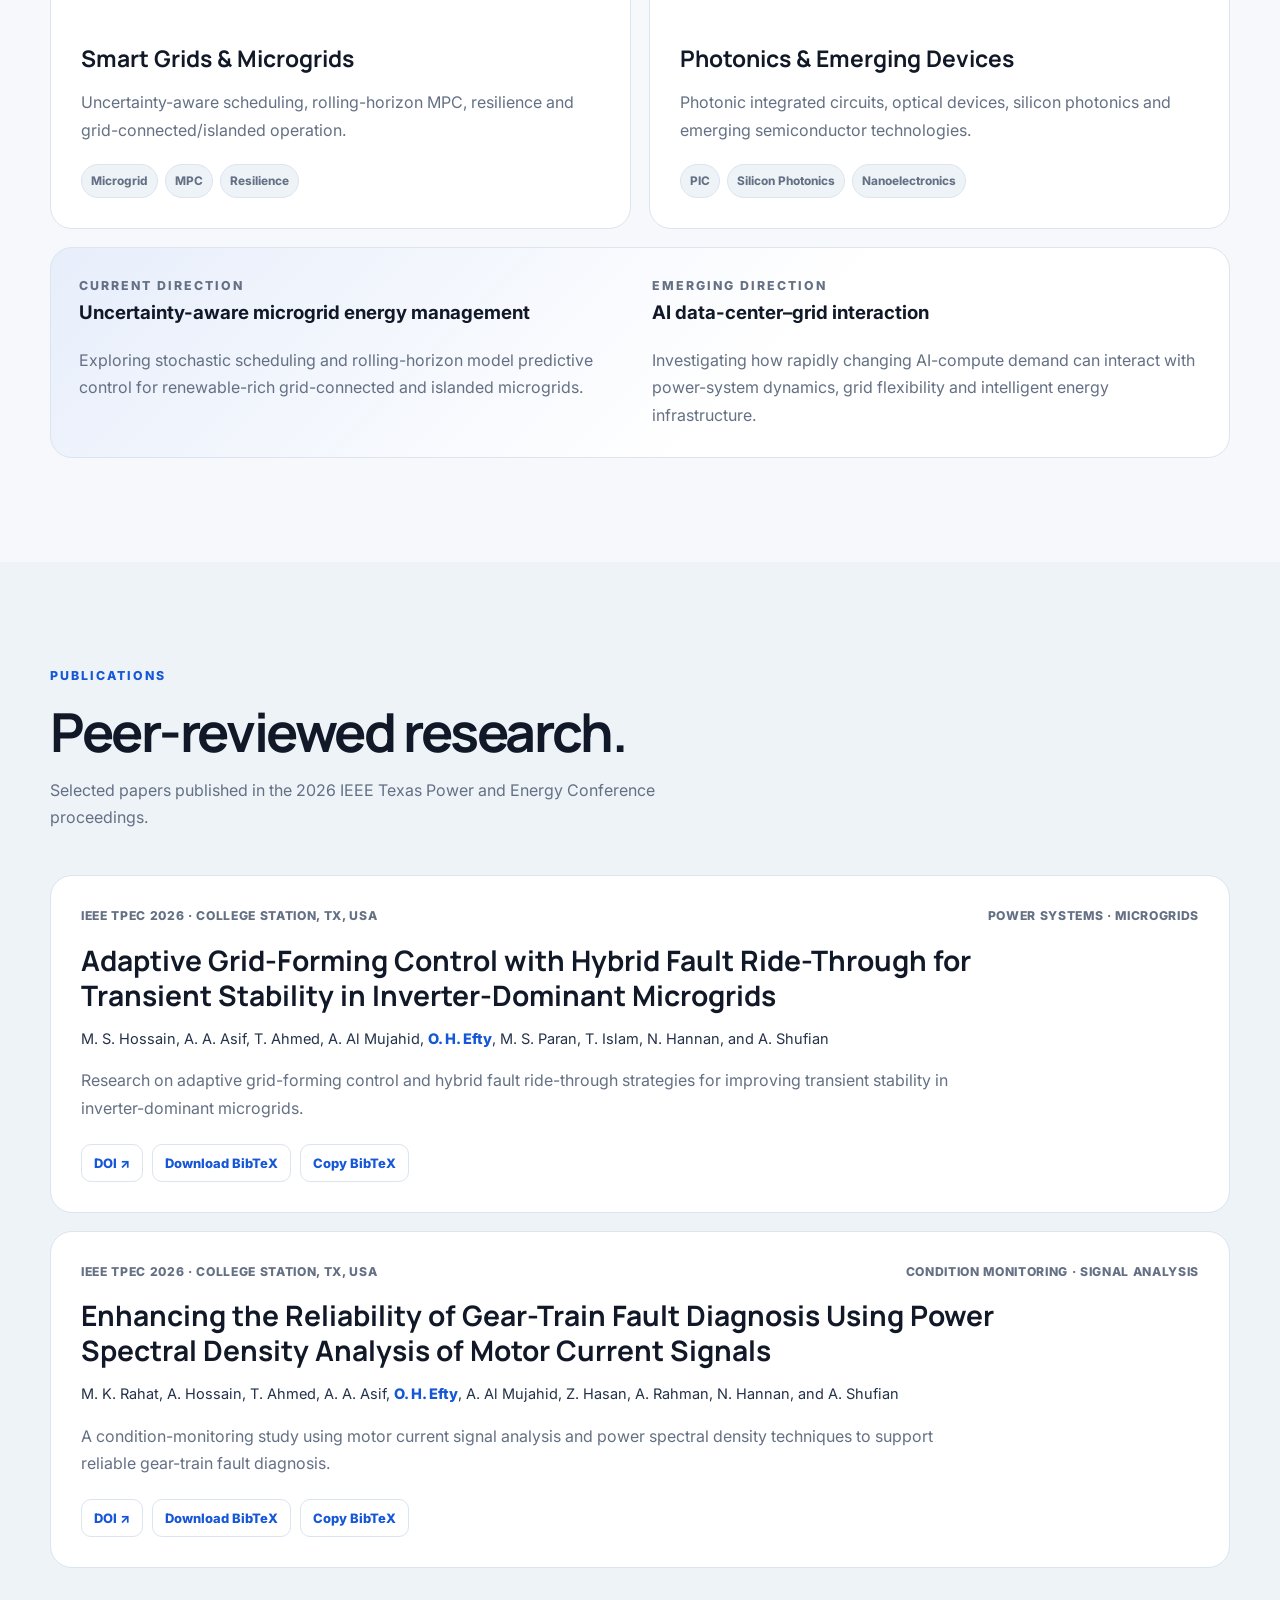
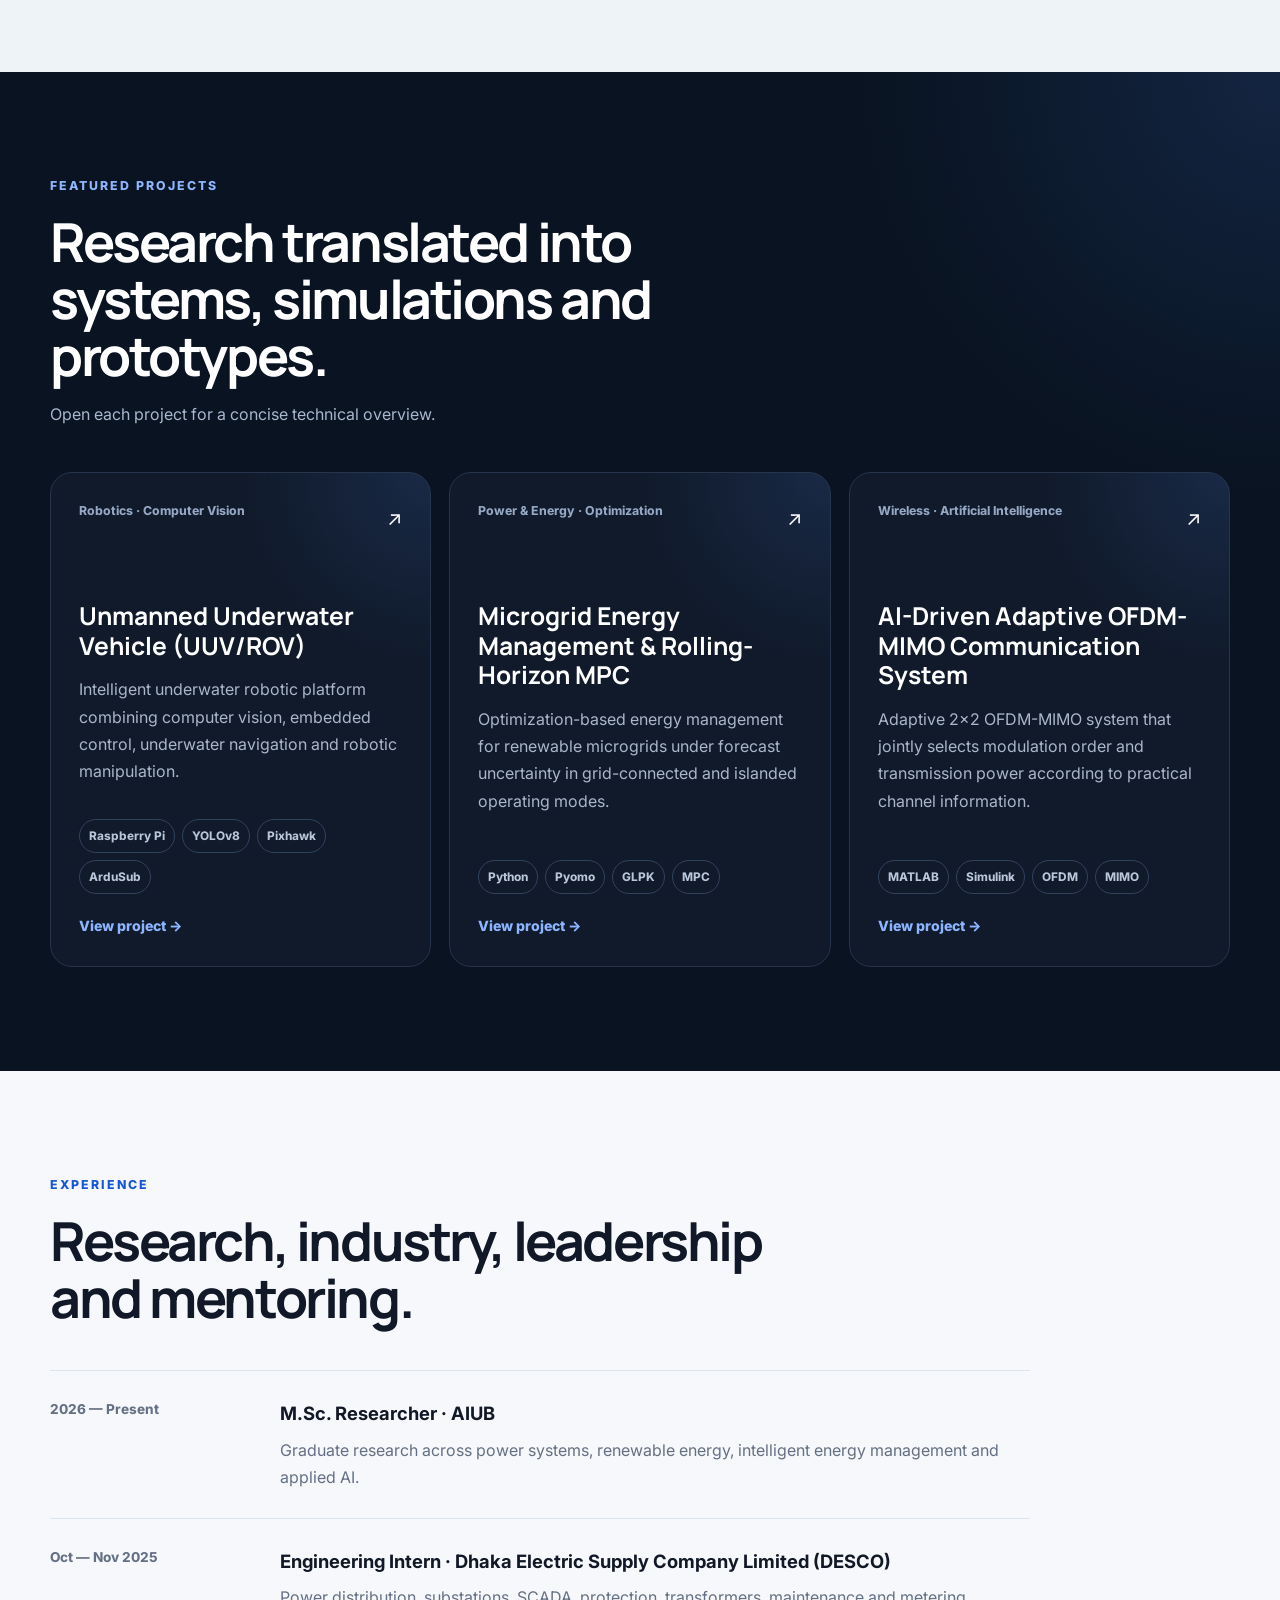
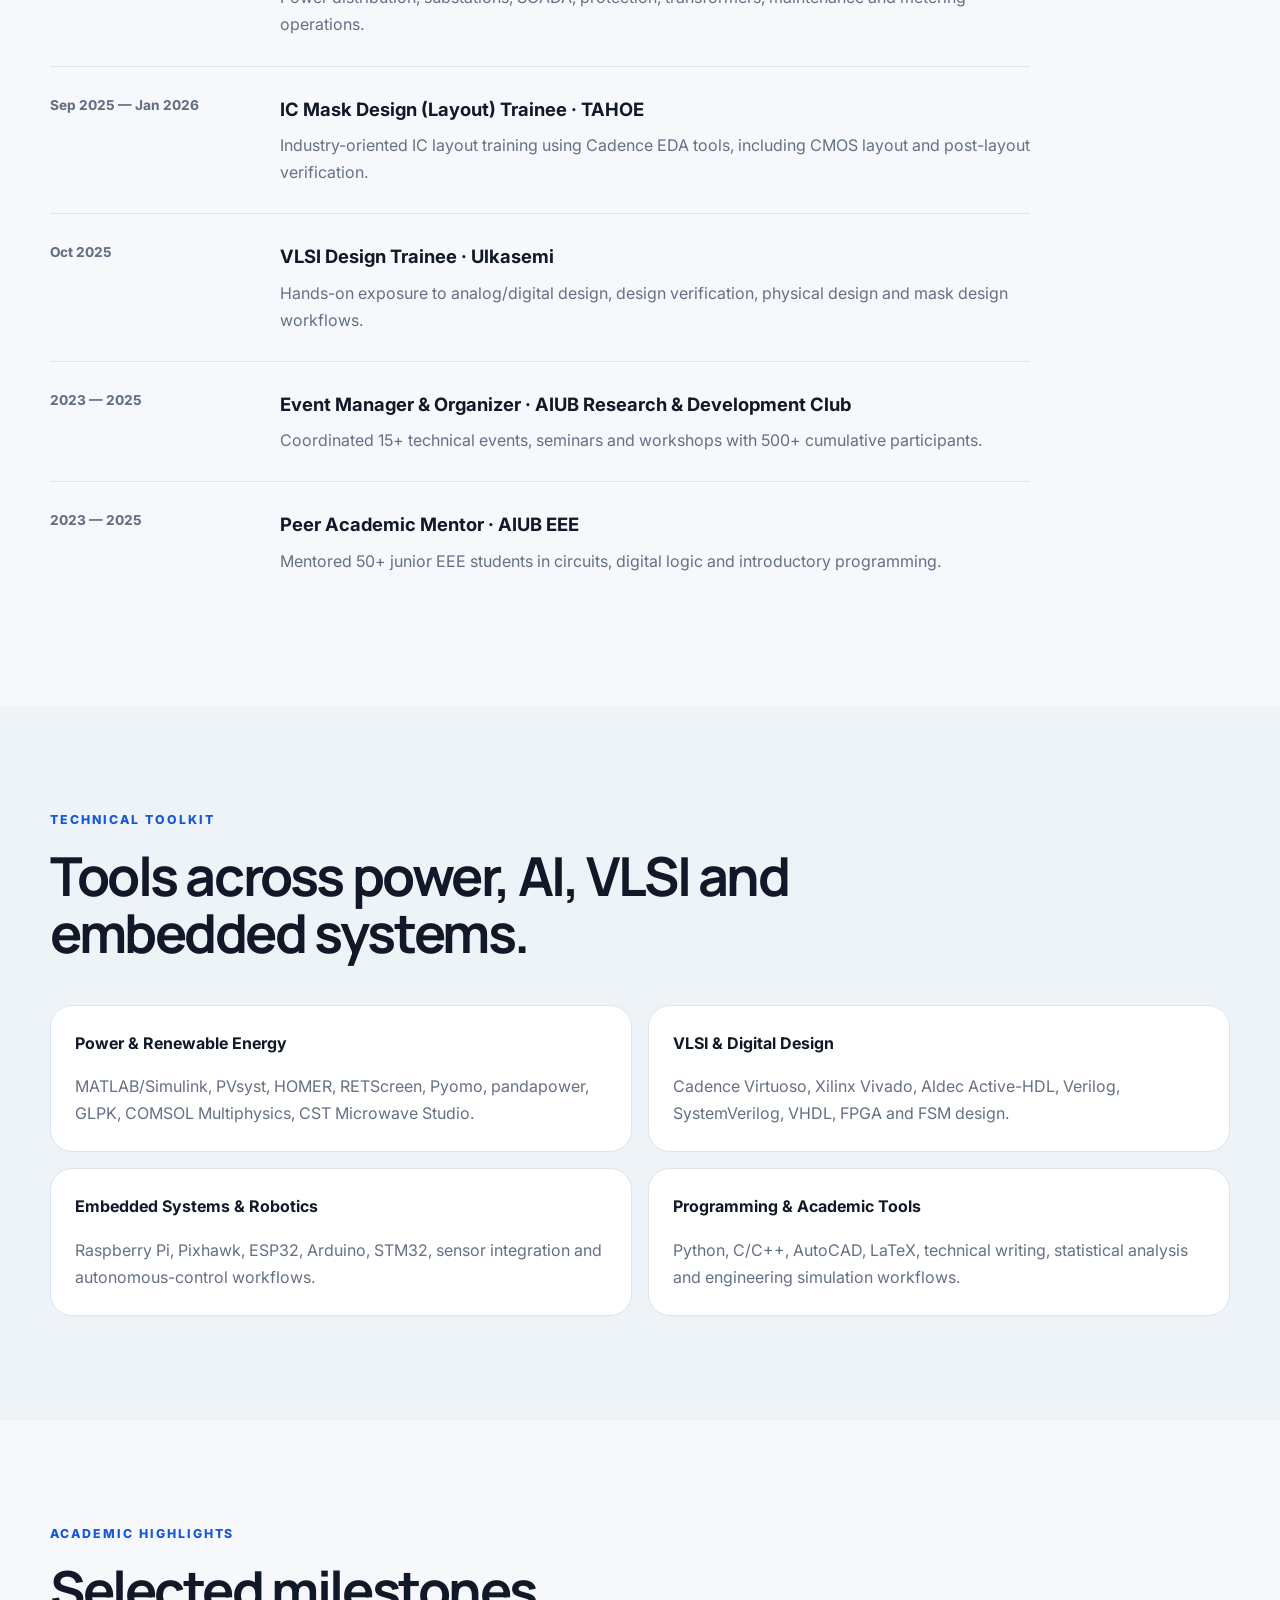
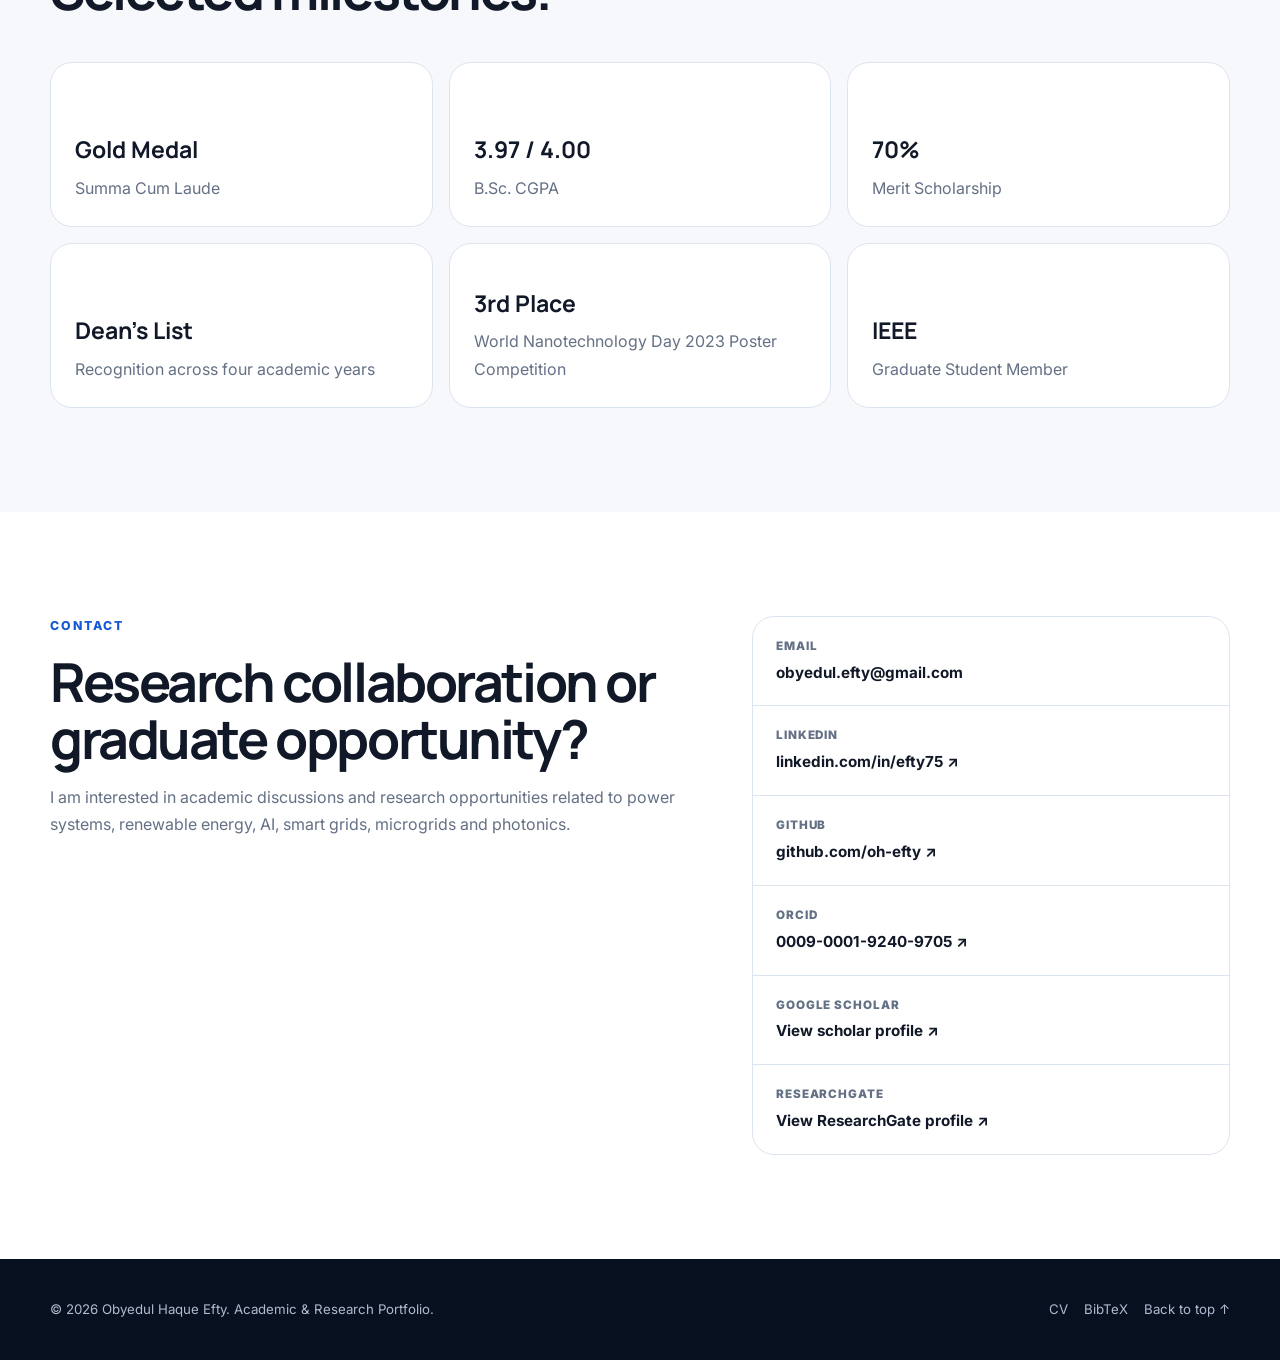
==== commit a7d31b20: "Update index.html" ====
--- a/index.html
+++ b/index.html
@@ -174,10 +174,7 @@
               <h3>American International University-Bangladesh (AIUB)</h3>
               <p class="edu-degree">Master of Science in Electrical & Electronic Engineering</p>
               <p>
-                Focus: Renewable Energy Technology, Power Systems and Applied Artificial Intelligence.
-              </p>
-              <p>
-                Thesis Supervisor: <strong>Dr. Md. Rifat Hazari</strong>, Associate Professor, Dept. of EEE, AIUB.
+                Focus: Renewable Energy Technology, Power Systems and Applied Artificial Intelligence.<br>Thesis Supervisor: <strong>Dr. Md. Rifat Hazari</strong>, Associate Professor, Dept. of EEE, AIUB.
               </p>
             </div>
           </article>
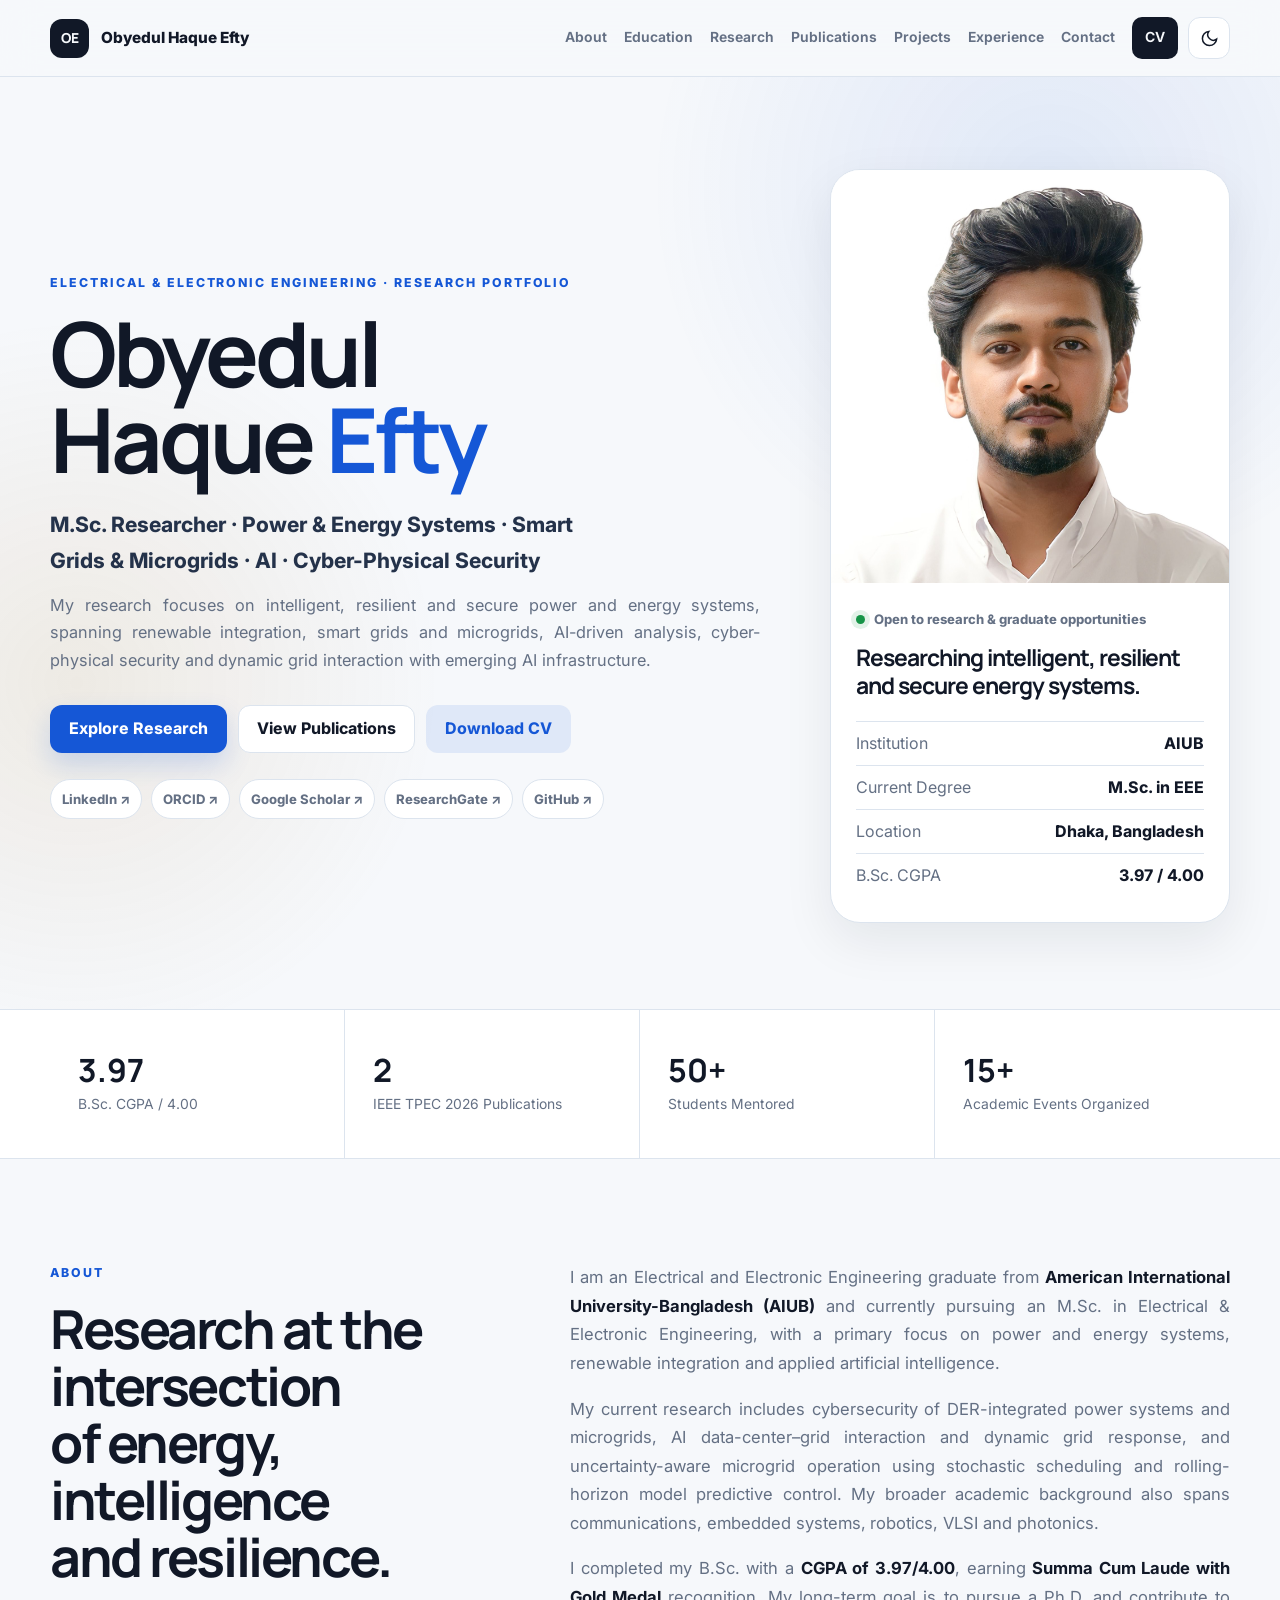
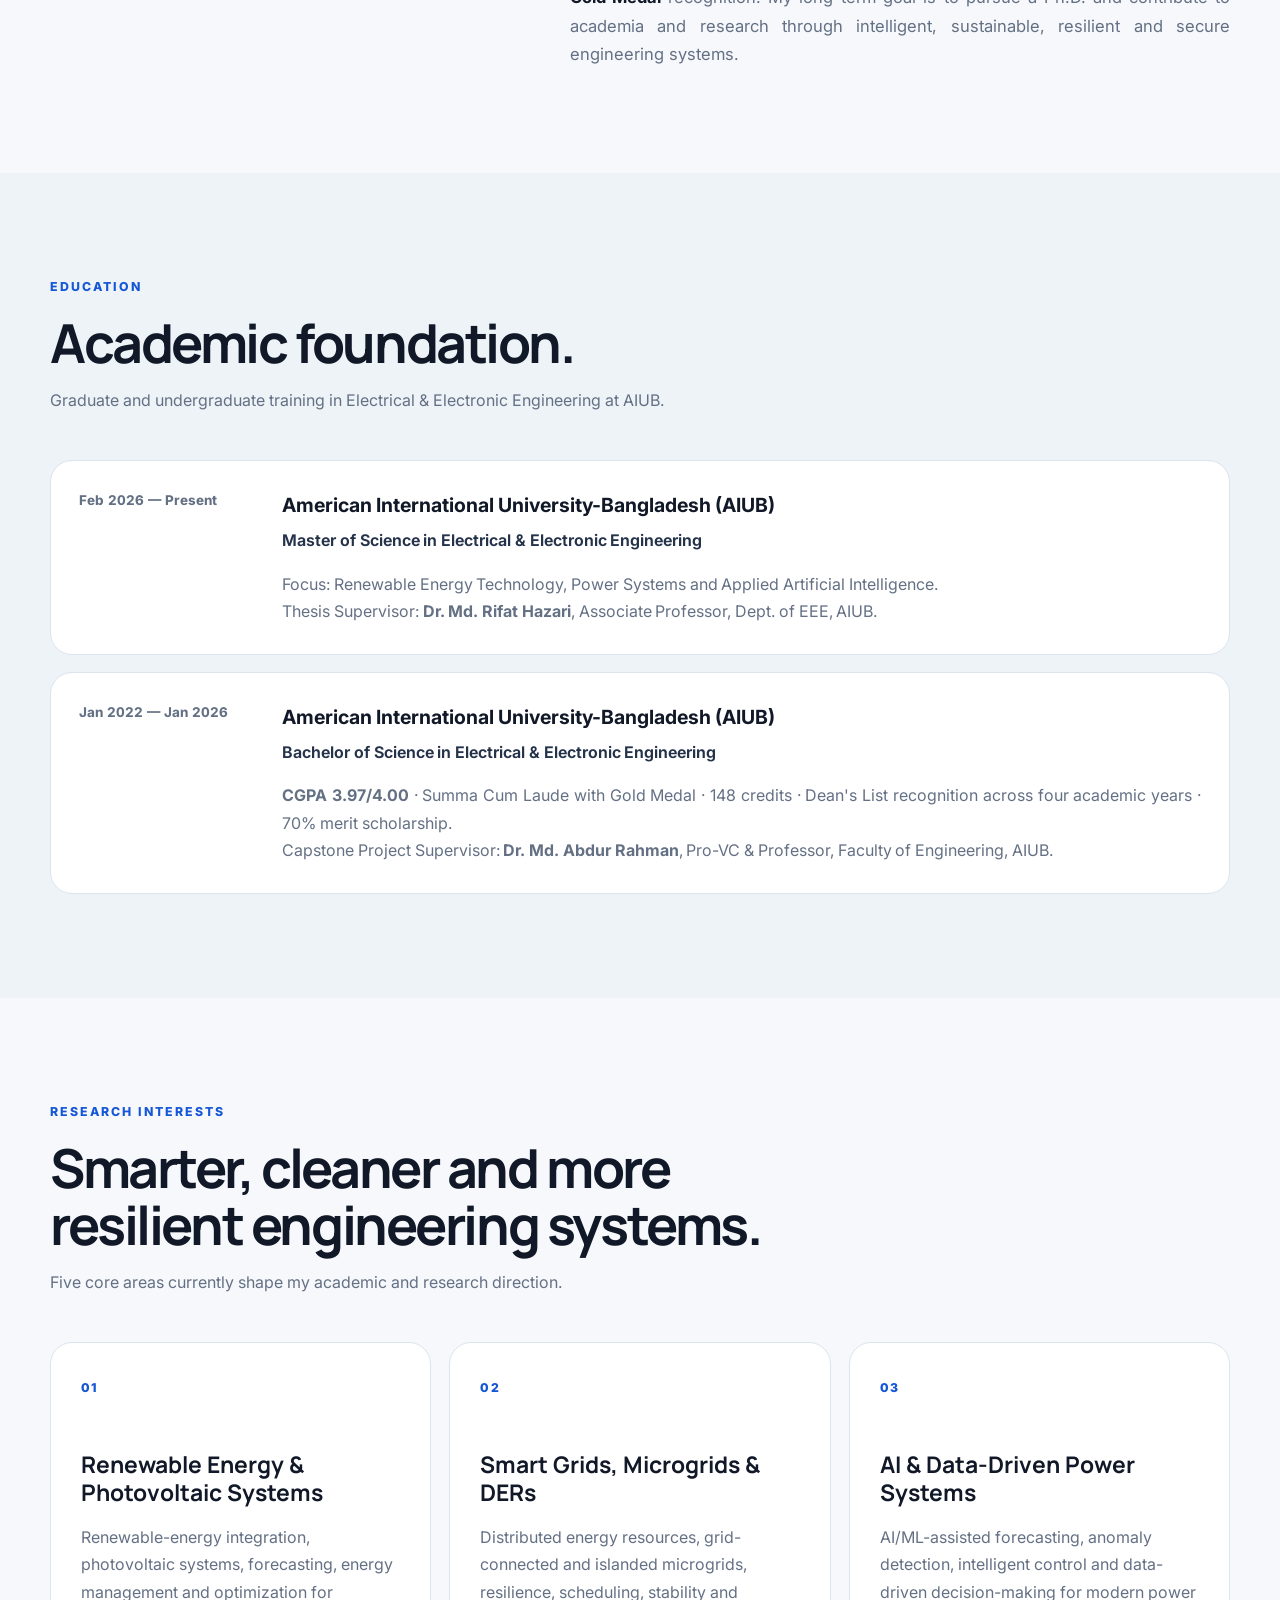
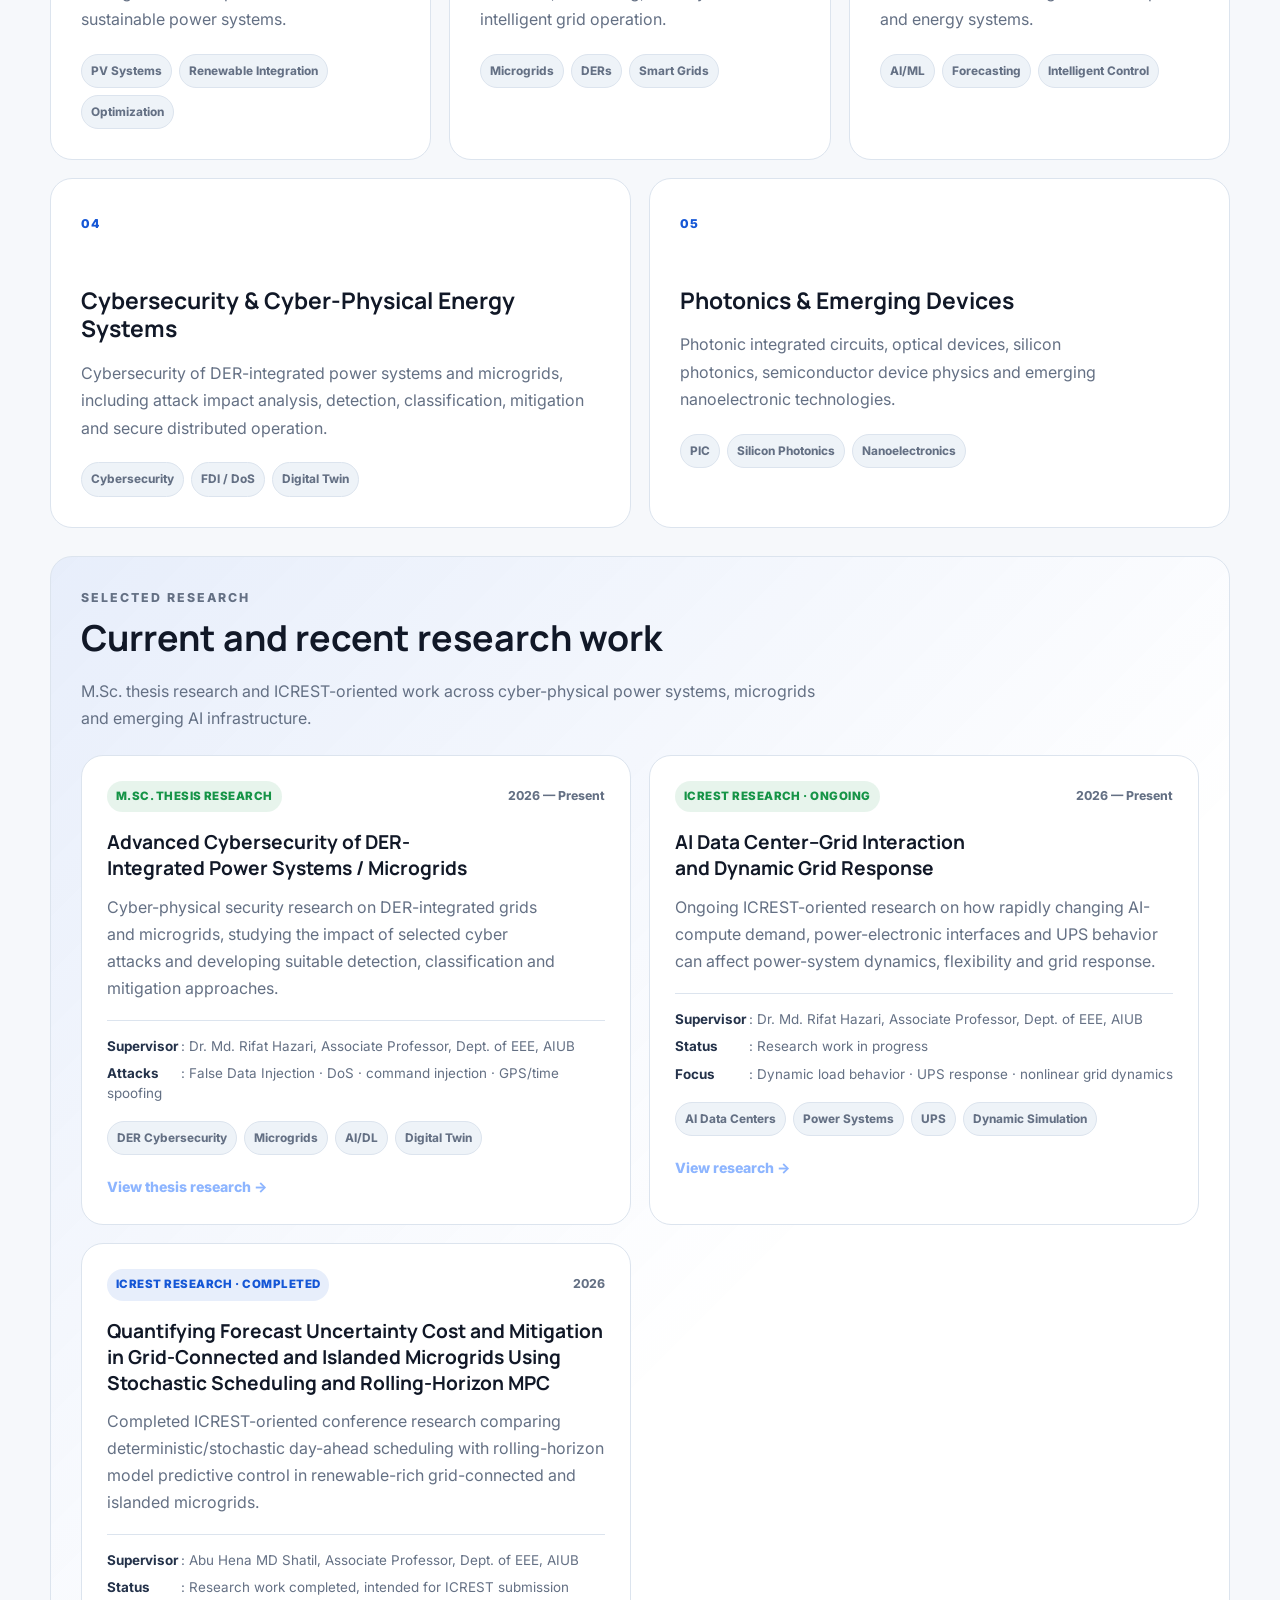
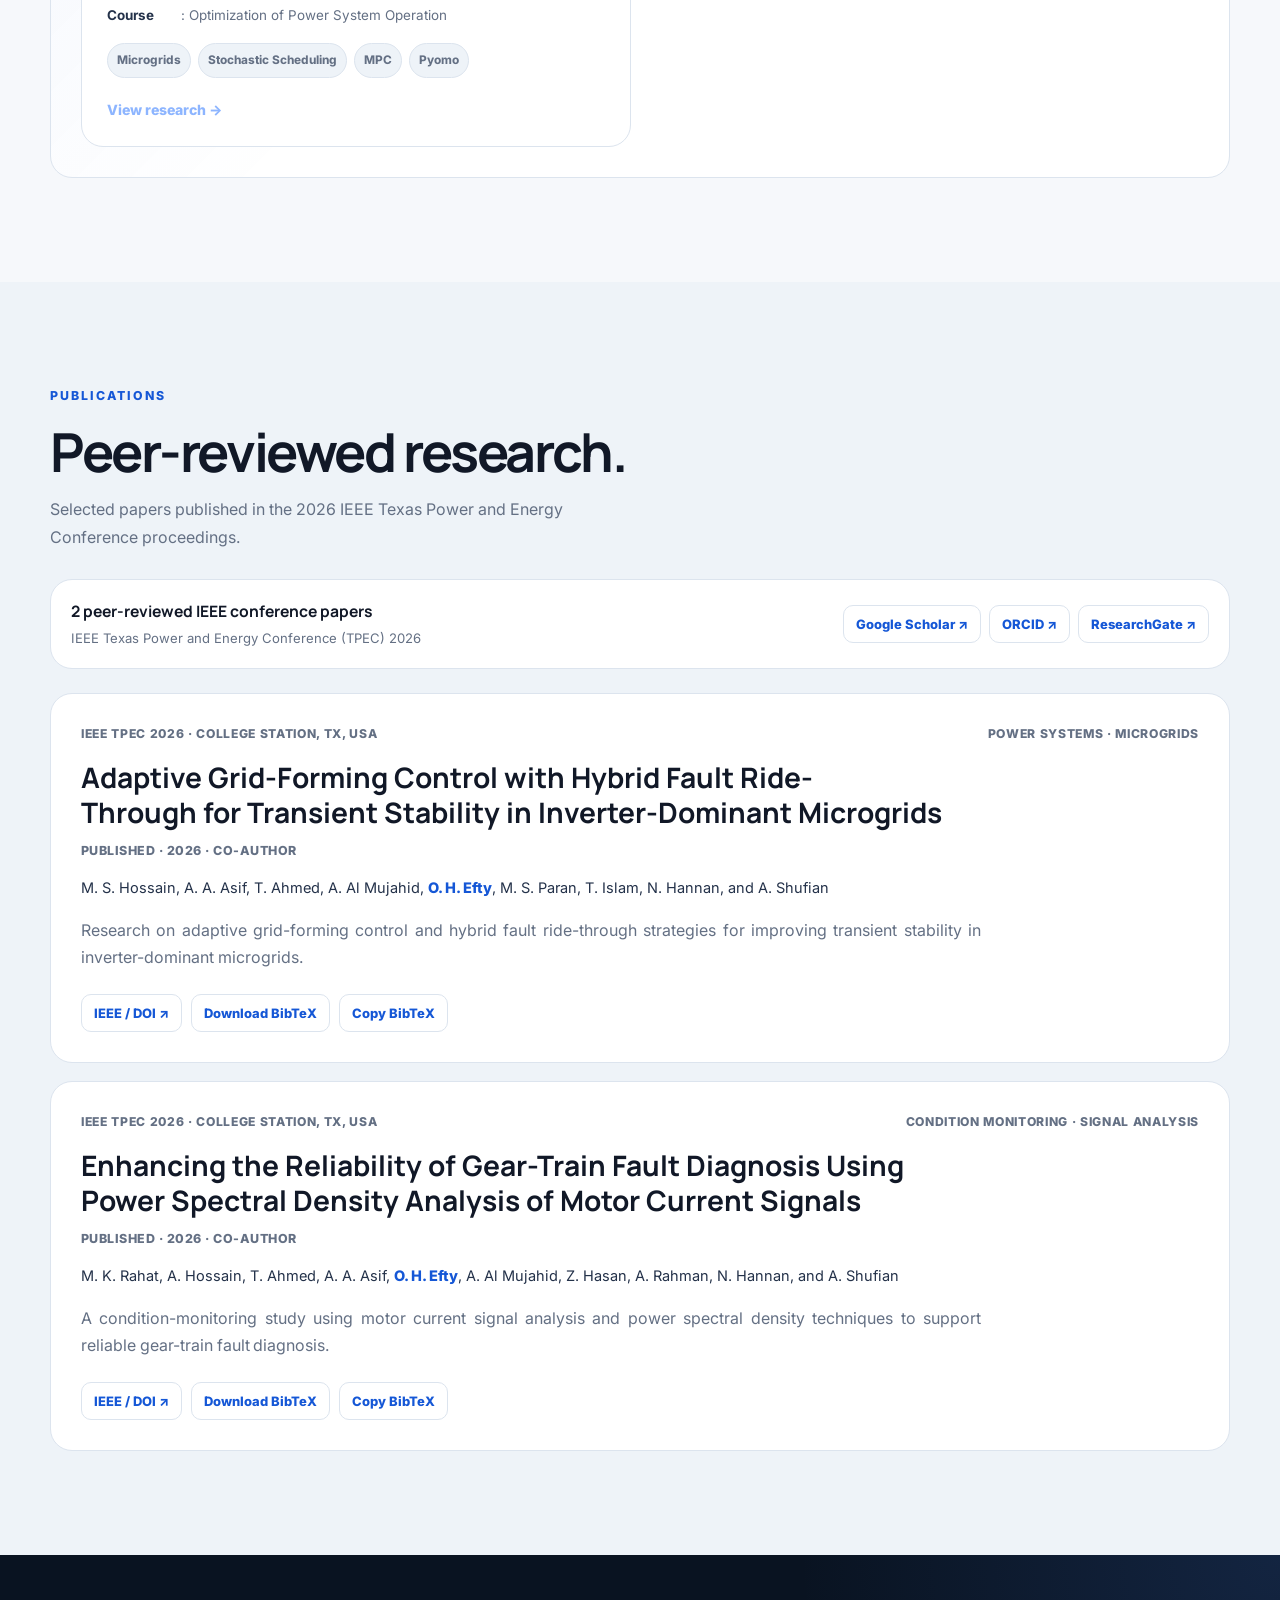
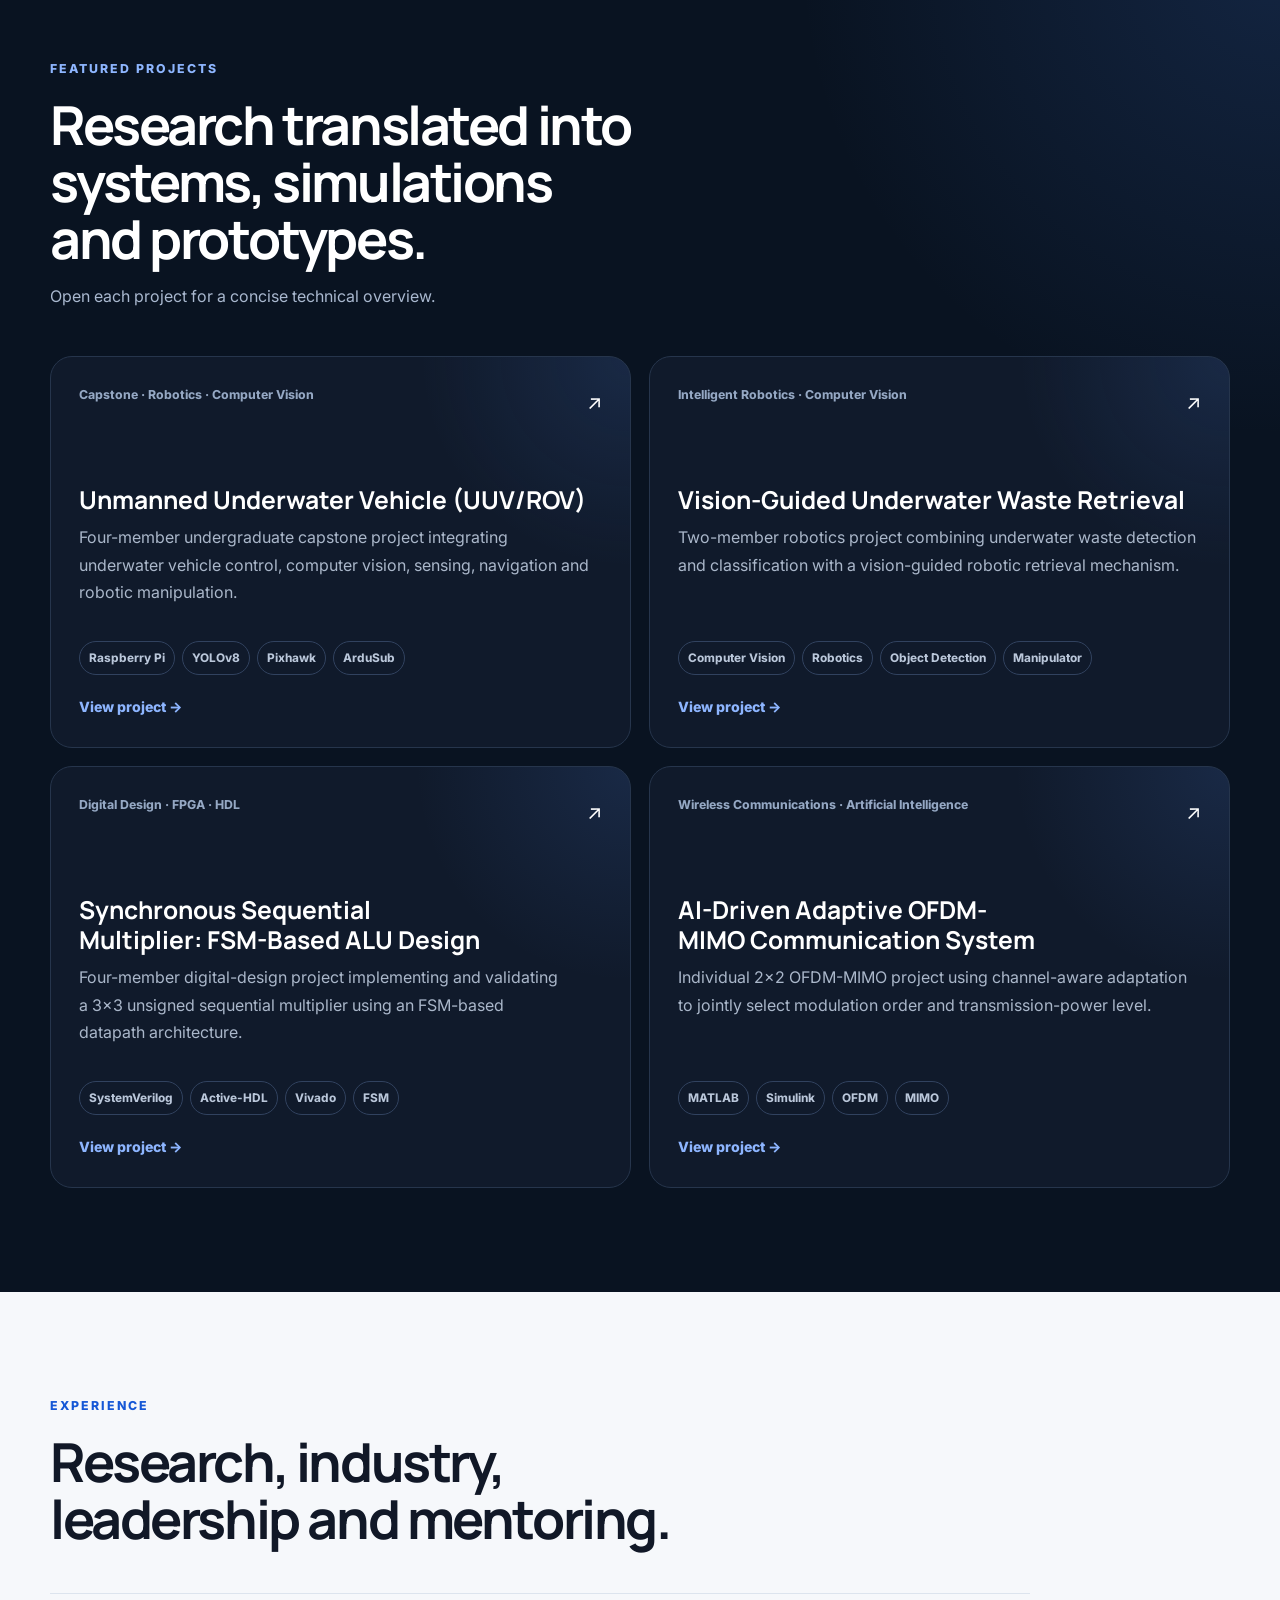
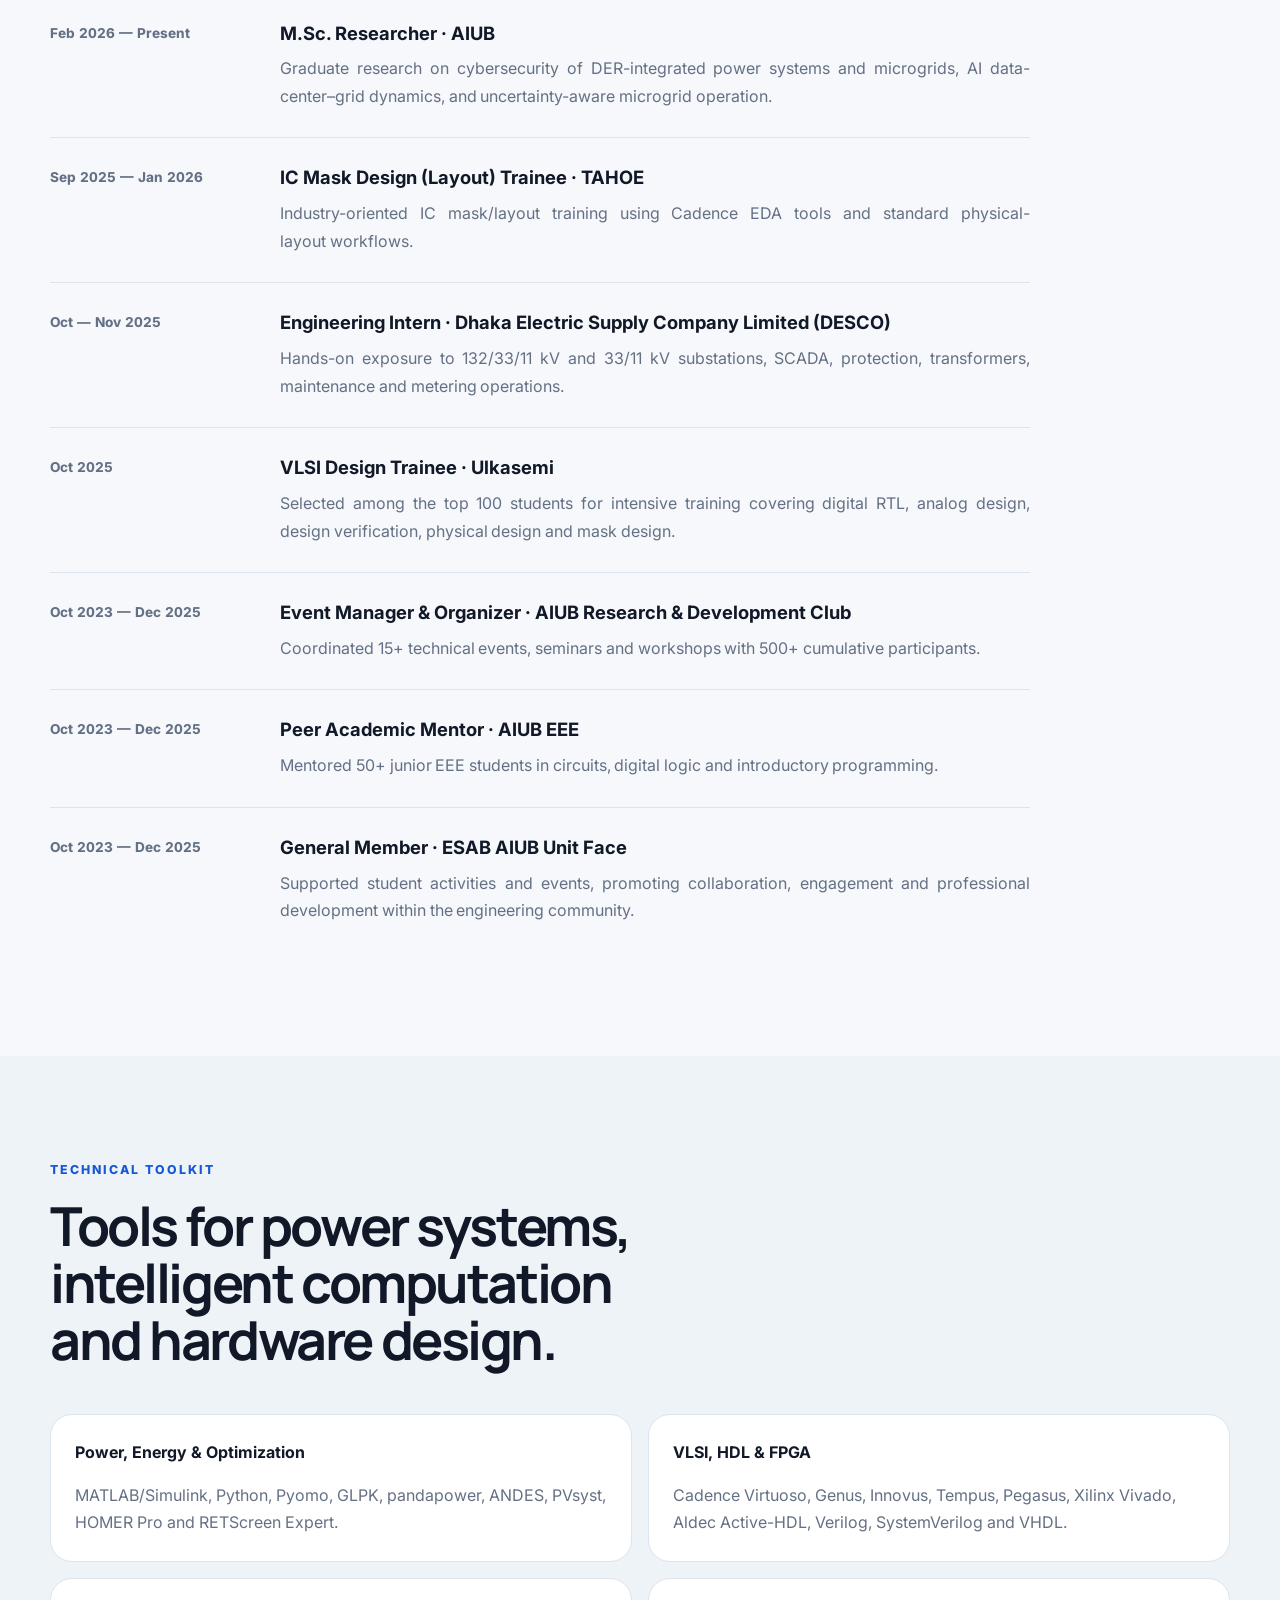
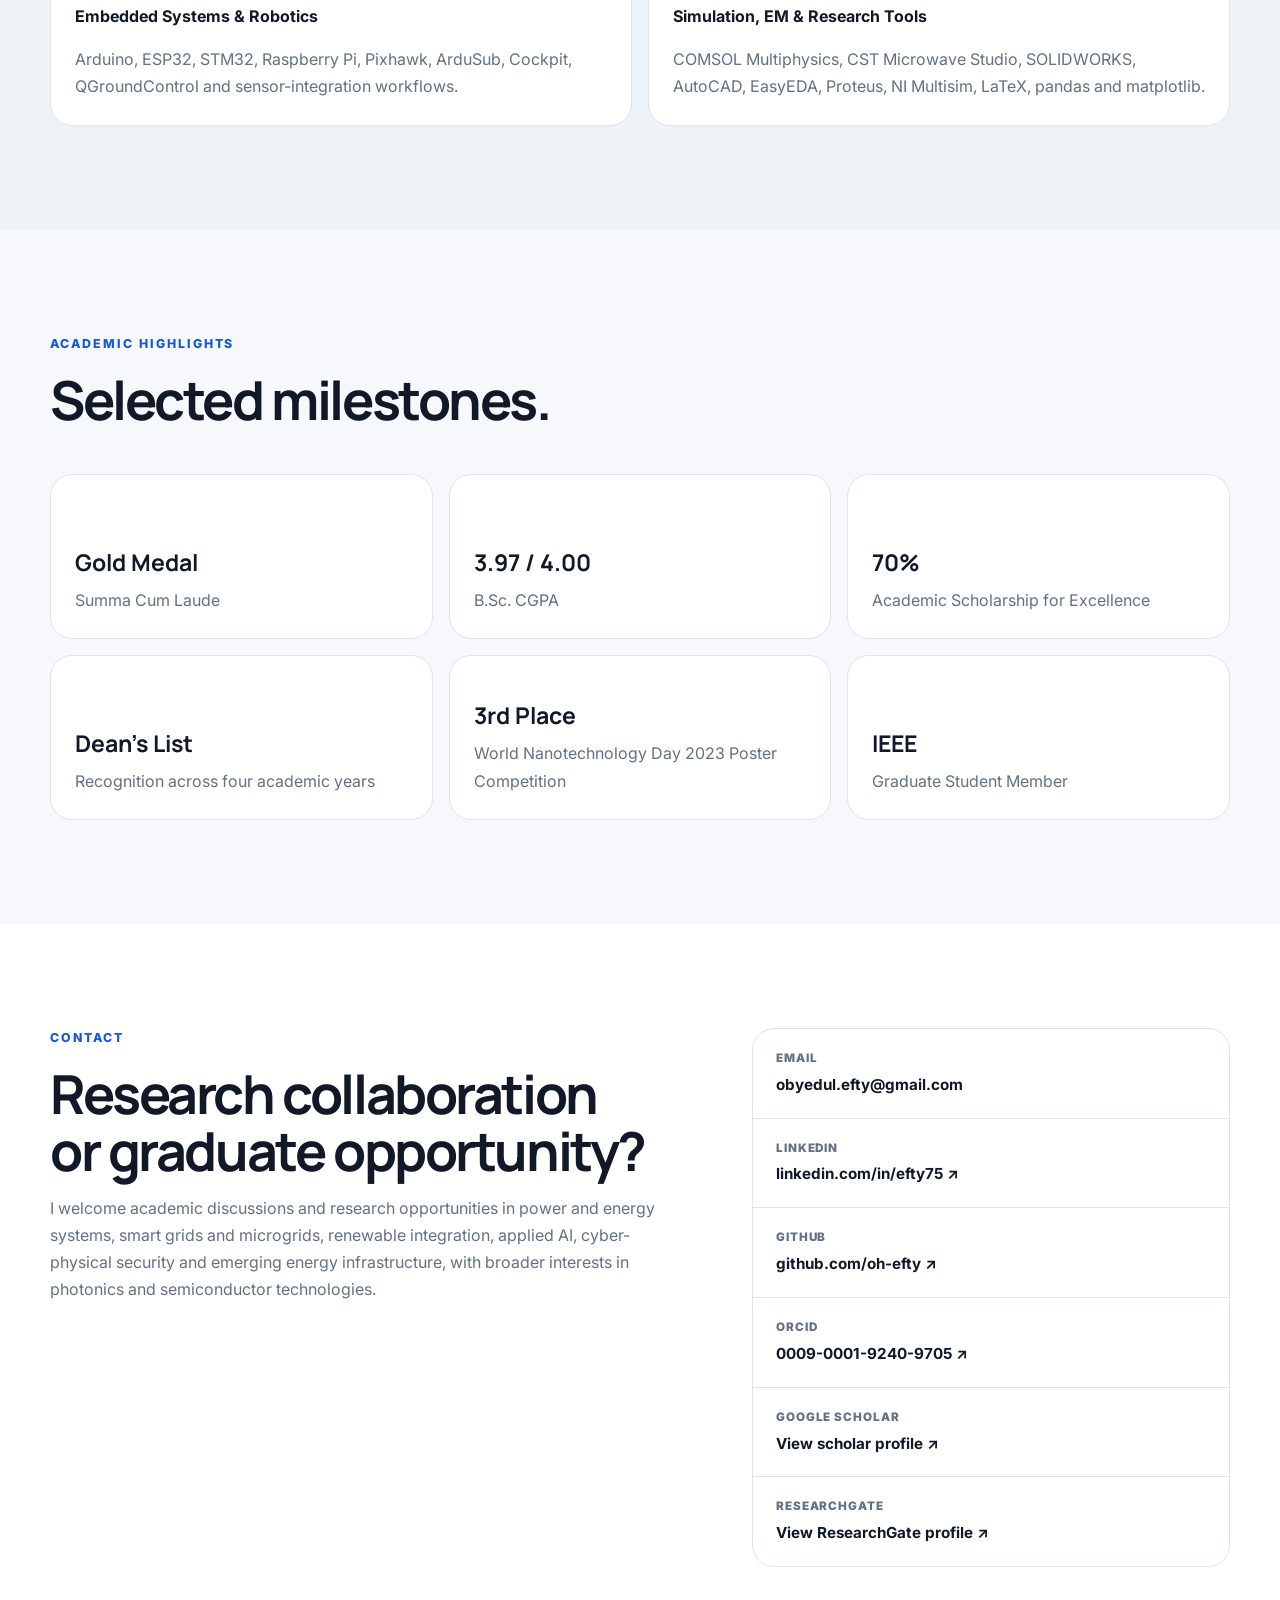
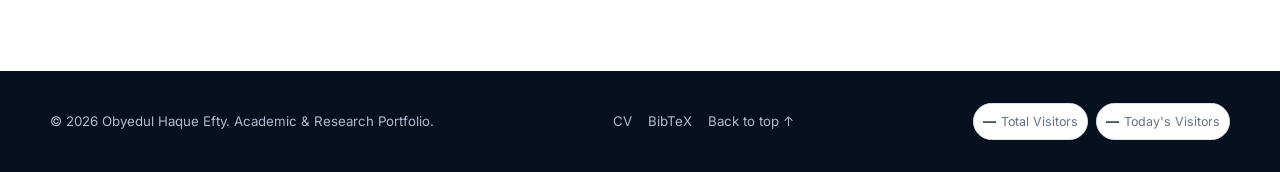
==== commit 139cc044: "Sync homepage content and SEO metadata" ====
--- a/index.html
+++ b/index.html
@@ -3,18 +3,24 @@
 <head>
   <meta charset="UTF-8">
   <meta name="viewport" content="width=device-width, initial-scale=1.0">
-  <meta name="description" content="Academic and research portfolio of Obyedul Haque Efty — Electrical & Electronic Engineering graduate and M.Sc. researcher working across power systems, renewable energy, AI, smart grids, microgrids and photonics.">
+  <meta name="description" content="Academic and research portfolio of Obyedul Haque Efty — M.Sc. researcher in Electrical & Electronic Engineering focusing on power and energy systems, smart grids and microgrids, applied AI, DER cybersecurity and cyber-physical energy systems, with broader interests in photonics and emerging devices.">
   <meta name="author" content="Obyedul Haque Efty">
+  <meta name="robots" content="index, follow, max-image-preview:large">
   <meta name="theme-color" content="#0b1220">
   <link rel="canonical" href="https://oh-efty.github.io/">
   <link rel="icon" href="assets/favicon.svg" type="image/svg+xml">
 
   <meta property="og:title" content="Obyedul Haque Efty | Academic & Research Portfolio">
-  <meta property="og:description" content="Power & Energy · Artificial Intelligence · Smart Grids · Microgrids · Photonics">
+  <meta property="og:description" content="Power & Energy Systems · Smart Grids & Microgrids · Applied AI · Cyber-Physical Security · Photonics">
   <meta property="og:type" content="website">
   <meta property="og:url" content="https://oh-efty.github.io/">
+  <meta property="og:site_name" content="Obyedul Haque Efty — Academic & Research Portfolio">
   <meta property="og:image" content="https://oh-efty.github.io/assets/profile.jpeg">
+  <meta property="og:image:alt" content="Obyedul Haque Efty">
   <meta name="twitter:card" content="summary_large_image">
+  <meta name="twitter:title" content="Obyedul Haque Efty | Academic & Research Portfolio">
+  <meta name="twitter:description" content="Power & Energy Systems · Smart Grids & Microgrids · Applied AI · Cyber-Physical Security · Photonics">
+  <meta name="twitter:image" content="https://oh-efty.github.io/assets/profile.jpeg">
 
   <title>Obyedul Haque Efty | Academic & Research Portfolio</title>
 
@@ -36,6 +42,22 @@
       "@type": "CollegeOrUniversity",
       "name": "American International University-Bangladesh"
     },
+    "alumniOf": {
+      "@type": "CollegeOrUniversity",
+      "name": "American International University-Bangladesh"
+    },
+    "knowsAbout": [
+      "Power and Energy Systems",
+      "Renewable Energy",
+      "Smart Grids",
+      "Microgrids",
+      "Distributed Energy Resources",
+      "Artificial Intelligence for Power Systems",
+      "Cyber-Physical Energy Systems",
+      "DER Cybersecurity",
+      "Photonics",
+      "Semiconductor Devices"
+    ],
     "sameAs": [
       "https://linkedin.com/in/efty75",
       "https://github.com/oh-efty",
@@ -84,11 +106,9 @@
         <div class="reveal">
           <p class="eyebrow">Electrical & Electronic Engineering · Research Portfolio</p>
           <h1>Obyedul Haque <span>Efty</span></h1>
-          <p class="hero-title">M.Sc. Researcher · Power & Energy · Artificial Intelligence · Smart Grids · Photonics</p>
+          <p class="hero-title">M.Sc. Researcher · Power & Energy Systems · Smart Grids & Microgrids · AI · Cyber-Physical Security</p>
           <p class="hero-description">
-            I work at the intersection of modern power systems, renewable energy, optimization,
-            artificial intelligence and emerging engineering technologies with a focus on
-            intelligent, sustainable and resilient systems.
+            My research focuses on intelligent, resilient and secure power and energy systems, spanning renewable integration, smart grids and microgrids, AI-driven analysis, cyber-physical security and dynamic grid interaction with emerging AI infrastructure.
           </p>
 
           <div class="hero-actions">
@@ -112,7 +132,7 @@
           </div>
           <div class="profile-card-body">
             <p class="profile-status"><i></i> Open to research & graduate opportunities</p>
-            <h2>Researching intelligent systems for the future of energy.</h2>
+            <h2>Researching intelligent, resilient and secure energy systems.</h2>
             <dl class="quick-facts">
               <div><dt>Institution</dt><dd>AIUB</dd></div>
               <div><dt>Current Degree</dt><dd>M.Sc. in EEE</dd></div>
@@ -137,23 +157,17 @@
       <div class="container two-col">
         <div class="section-heading reveal">
           <p class="eyebrow">About</p>
-          <h2 class="section-title">Engineering, research and real-world impact.</h2>
+          <h2 class="section-title">Research at the intersection of energy, intelligence and resilience.</h2>
         </div>
         <div class="prose reveal">
           <p>
-            I am an Electrical and Electronic Engineering graduate from
-            <strong>American International University-Bangladesh (AIUB)</strong> and currently
-            pursuing an M.Sc. in Electrical & Electronic Engineering.
+            I am an Electrical and Electronic Engineering graduate from <strong>American International University-Bangladesh (AIUB)</strong> and currently pursuing an M.Sc. in Electrical &amp; Electronic Engineering, with a primary focus on power and energy systems, renewable integration and applied artificial intelligence.
           </p>
           <p>
-            I completed my B.Sc. with a <strong>CGPA of 3.97/4.00</strong>, earning
-            <strong>Summa Cum Laude with Gold Medal</strong> recognition. My academic journey combines
-            power and energy systems, intelligent optimization, renewable energy, communication systems,
-            embedded technologies, robotics, VLSI and photonics.
+            My current research includes cybersecurity of DER-integrated power systems and microgrids, AI data-center–grid interaction and dynamic grid response, and uncertainty-aware microgrid operation using stochastic scheduling and rolling-horizon model predictive control. My broader academic background also spans communications, embedded systems, robotics, VLSI and photonics.
           </p>
           <p>
-            My long-term goal is to pursue advanced research and contribute to academia through
-            impactful work in intelligent and sustainable engineering systems.
+            I completed my B.Sc. with a <strong>CGPA of 3.97/4.00</strong>, earning <strong>Summa Cum Laude with Gold Medal</strong> recognition. My long-term goal is to pursue a Ph.D. and contribute to academia and research through intelligent, sustainable, resilient and secure engineering systems.
           </p>
         </div>
       </div>
@@ -174,7 +188,8 @@
               <h3>American International University-Bangladesh (AIUB)</h3>
               <p class="edu-degree">Master of Science in Electrical & Electronic Engineering</p>
               <p>
-                Focus: Renewable Energy Technology, Power Systems and Applied Artificial Intelligence.<br>Thesis Supervisor: <strong>Dr. Md. Rifat Hazari</strong>, Associate Professor, Dept. of EEE, AIUB.
+                Focus: Renewable Energy Technology, Power Systems and Applied Artificial Intelligence.<br>
+                Thesis Supervisor: <strong>Dr. Md. Rifat Hazari</strong>, Associate Professor, Dept. of EEE, AIUB.
               </p>
             </div>
           </article>
@@ -185,8 +200,8 @@
               <h3>American International University-Bangladesh (AIUB)</h3>
               <p class="edu-degree">Bachelor of Science in Electrical & Electronic Engineering</p>
               <p>
-                <strong>CGPA 3.97/4.00</strong> · Summa Cum Laude with Gold Medal · 148 credits ·
-                Dean's List recognition across four academic years · 70% merit scholarship.
+                <strong>CGPA 3.97/4.00</strong> · Summa Cum Laude with Gold Medal · 148 credits · Dean's List recognition across four academic years · 70% merit scholarship.<br>
+                Capstone Project Supervisor: <strong>Dr. Md. Abdur Rahman</strong>, Pro-VC &amp; Professor, Faculty of Engineering, AIUB.
               </p>
             </div>
           </article>
@@ -199,57 +214,100 @@
         <div class="section-heading max-width reveal">
           <p class="eyebrow">Research Interests</p>
           <h2 class="section-title">Smarter, cleaner and more resilient engineering systems.</h2>
-          <p class="section-subtitle">Four core areas currently shape my academic and research direction.</p>
-        </div>
-
-        <div class="card-grid research-grid">
+          <p class="section-subtitle">Five core areas currently shape my academic and research direction.</p>
+        </div>
+
+        <div class="card-grid research-grid five-interests">
           <article class="research-card reveal">
             <span class="card-number">01</span>
-            <h3>Renewable Energy & Photovoltaics</h3>
-            <p>Renewable integration, photovoltaic systems, forecasting, energy management and optimization.</p>
-            <div class="tag-row"><span>PV</span><span>Renewable Integration</span><span>Optimization</span></div>
+            <h3>Renewable Energy & Photovoltaic Systems</h3>
+            <p>Renewable-energy integration, photovoltaic systems, forecasting, energy management and optimization for sustainable power systems.</p>
+            <div class="tag-row"><span>PV Systems</span><span>Renewable Integration</span><span>Optimization</span></div>
           </article>
 
           <article class="research-card reveal">
             <span class="card-number">02</span>
-            <h3>AI for Power Systems</h3>
-            <p>Data-driven decision-making, intelligent control, forecasting and AI-assisted grid operation.</p>
-            <div class="tag-row"><span>AI/ML</span><span>Forecasting</span><span>Intelligent Control</span></div>
+            <h3>Smart Grids, Microgrids & DERs</h3>
+            <p>Distributed energy resources, grid-connected and islanded microgrids, resilience, scheduling, stability and intelligent grid operation.</p>
+            <div class="tag-row"><span>Microgrids</span><span>DERs</span><span>Smart Grids</span></div>
           </article>
 
           <article class="research-card reveal">
             <span class="card-number">03</span>
-            <h3>Smart Grids & Microgrids</h3>
-            <p>Uncertainty-aware scheduling, rolling-horizon MPC, resilience and grid-connected/islanded operation.</p>
-            <div class="tag-row"><span>Microgrid</span><span>MPC</span><span>Resilience</span></div>
+            <h3>AI & Data-Driven Power Systems</h3>
+            <p>AI/ML-assisted forecasting, anomaly detection, intelligent control and data-driven decision-making for modern power and energy systems.</p>
+            <div class="tag-row"><span>AI/ML</span><span>Forecasting</span><span>Intelligent Control</span></div>
           </article>
 
           <article class="research-card reveal">
             <span class="card-number">04</span>
+            <h3>Cybersecurity & Cyber-Physical Energy Systems</h3>
+            <p>Cybersecurity of DER-integrated power systems and microgrids, including attack impact analysis, detection, classification, mitigation and secure distributed operation.</p>
+            <div class="tag-row"><span>Cybersecurity</span><span>FDI / DoS</span><span>Digital Twin</span></div>
+          </article>
+
+          <article class="research-card reveal">
+            <span class="card-number">05</span>
             <h3>Photonics & Emerging Devices</h3>
-            <p>Photonic integrated circuits, optical devices, silicon photonics and emerging semiconductor technologies.</p>
+            <p>Photonic integrated circuits, optical devices, silicon photonics, semiconductor device physics and emerging nanoelectronic technologies.</p>
             <div class="tag-row"><span>PIC</span><span>Silicon Photonics</span><span>Nanoelectronics</span></div>
           </article>
         </div>
 
-        <div class="current-research reveal">
-          <div class="current-research-grid">
-            <div>
-              <p class="eyebrow">Current Direction</p>
-              <h3>Uncertainty-aware microgrid energy management</h3>
-              <p>
-                Exploring stochastic scheduling and rolling-horizon model predictive control for
-                renewable-rich grid-connected and islanded microgrids.
-              </p>
-            </div>
-            <div>
-              <p class="eyebrow">Emerging Direction</p>
-              <h3>AI data-center–grid interaction</h3>
-              <p>
-                Investigating how rapidly changing AI-compute demand can interact with power-system
-                dynamics, grid flexibility and intelligent energy infrastructure.
-              </p>
-            </div>
+        <div class="current-research selected-research reveal">
+          <div class="selected-research-heading">
+            <p class="eyebrow">Selected Research</p>
+            <h3>Current and recent research work</h3>
+            <p>M.Sc. thesis research and ICREST-oriented work across cyber-physical power systems, microgrids and emerging AI infrastructure.</p>
+          </div>
+
+          <div class="research-work-grid">
+            <article class="research-work-card thesis-card">
+              <div class="research-work-top">
+                <span class="research-status ongoing">M.Sc. Thesis Research</span>
+                <span class="research-year">2026 — Present</span>
+              </div>
+              <h3>Advanced Cybersecurity of DER-Integrated Power Systems / Microgrids</h3>
+              <p>Cyber-physical security research on DER-integrated grids and microgrids, studying the impact of selected cyber attacks and developing suitable detection, classification and mitigation approaches.</p>
+              <div class="research-meta">
+                <span><strong>Supervisor</strong>: Dr. Md. Rifat Hazari, Associate Professor, Dept. of EEE, AIUB</span>
+                <span><strong>Attacks</strong>: False Data Injection · DoS · command injection · GPS/time spoofing</span>
+              </div>
+              <div class="tag-row"><span>DER Cybersecurity</span><span>Microgrids</span><span>AI/DL</span><span>Digital Twin</span></div>
+              <a class="project-link" href="research/der-cybersecurity-thesis.html">View thesis research →</a>
+            </article>
+
+            <article class="research-work-card">
+              <div class="research-work-top">
+                <span class="research-status ongoing">ICREST Research · Ongoing</span>
+                <span class="research-year">2026 — Present</span>
+              </div>
+              <h3>AI Data Center–Grid Interaction and Dynamic Grid Response</h3>
+              <p>Ongoing ICREST-oriented research on how rapidly changing AI-compute demand, power-electronic interfaces and UPS behavior can affect power-system dynamics, flexibility and grid response.</p>
+              <div class="research-meta">
+                <span><strong>Supervisor</strong>: Dr. Md. Rifat Hazari, Associate Professor, Dept. of EEE, AIUB</span>
+                <span><strong>Status</strong>: Research work in progress</span>
+                <span><strong>Focus</strong>: Dynamic load behavior · UPS response · nonlinear grid dynamics</span>
+              </div>
+              <div class="tag-row"><span>AI Data Centers</span><span>Power Systems</span><span>UPS</span><span>Dynamic Simulation</span></div>
+              <a class="project-link" href="research/ai-data-center-grid.html">View research →</a>
+            </article>
+
+            <article class="research-work-card">
+              <div class="research-work-top">
+                <span class="research-status">ICREST Research · Completed</span>
+                <span class="research-year">2026</span>
+              </div>
+              <h3>Quantifying Forecast Uncertainty Cost and Mitigation in Grid-Connected and Islanded Microgrids Using Stochastic Scheduling and Rolling-Horizon MPC</h3>
+              <p>Completed ICREST-oriented conference research comparing deterministic/stochastic day-ahead scheduling with rolling-horizon model predictive control in renewable-rich grid-connected and islanded microgrids.</p>
+              <div class="research-meta">
+                <span><strong>Supervisor</strong>: Abu Hena MD Shatil, Associate Professor, Dept. of EEE, AIUB</span>
+                <span><strong>Status</strong>: Research work completed, intended for ICREST submission</span>
+                <span><strong>Course</strong>: Optimization of Power System Operation</span>
+              </div>
+              <div class="tag-row"><span>Microgrids</span><span>Stochastic Scheduling</span><span>MPC</span><span>Pyomo</span></div>
+              <a class="project-link" href="research/microgrid-mpc.html">View research →</a>
+            </article>
           </div>
         </div>
       </div>
@@ -261,6 +319,18 @@
           <p class="eyebrow">Publications</p>
           <h2 class="section-title">Peer-reviewed research.</h2>
           <p class="section-subtitle">Selected papers published in the 2026 IEEE Texas Power and Energy Conference proceedings.</p>
+        </div>
+
+        <div class="publication-profile-row reveal">
+          <div>
+            <strong>2 peer-reviewed IEEE conference papers</strong>
+            <span>IEEE Texas Power and Energy Conference (TPEC) 2026</span>
+          </div>
+          <div class="pub-profile-links">
+            <a class="link-btn" href="https://scholar.google.com/citations?user=u2fjd7oAAAAJ" target="_blank" rel="noopener">Google Scholar ↗</a>
+            <a class="link-btn" href="https://orcid.org/0009-0001-9240-9705" target="_blank" rel="noopener">ORCID ↗</a>
+            <a class="link-btn" href="https://www.researchgate.net/profile/Obyedul-Haque-Efty" target="_blank" rel="noopener">ResearchGate ↗</a>
+          </div>
         </div>
 
         <div class="publication-list">
@@ -270,19 +340,16 @@
               <span>Power Systems · Microgrids</span>
             </div>
             <h3>Adaptive Grid-Forming Control with Hybrid Fault Ride-Through for Transient Stability in Inverter-Dominant Microgrids</h3>
+            <p class="pub-status-line">Published · 2026 · Co-author</p>
             <p class="pub-authors">
               M. S. Hossain, A. A. Asif, T. Ahmed, A. Al Mujahid,
               <span class="me">O. H. Efty</span>, M. S. Paran, T. Islam, N. Hannan, and A. Shufian
             </p>
-            <p>
-              Research on adaptive grid-forming control and hybrid fault ride-through strategies
-              for improving transient stability in inverter-dominant microgrids.
-            </p>
+            <p>Research on adaptive grid-forming control and hybrid fault ride-through strategies for improving transient stability in inverter-dominant microgrids.</p>
             <div class="pub-actions">
-              <a class="link-btn" href="https://doi.org/10.1109/TPEC67884.2026.11513209" target="_blank" rel="noopener">DOI ↗</a>
+              <a class="link-btn" href="https://doi.org/10.1109/TPEC67884.2026.11513209" target="_blank" rel="noopener">IEEE / DOI ↗</a>
               <a class="link-btn" href="assets/publications.bib" download>Download BibTeX</a>
-              <button class="copy-btn" type="button"
-                data-copy="@inproceedings{hossain2026adaptive, author={M. S. Hossain and A. A. Asif and T. Ahmed and A. Al Mujahid and O. H. Efty and M. S. Paran and T. Islam and N. Hannan and A. Shufian}, title={Adaptive Grid-Forming Control with Hybrid Fault Ride-Through for Transient Stability in Inverter-Dominant Microgrids}, booktitle={2026 IEEE Texas Power and Energy Conference (TPEC)}, year={2026}, doi={10.1109/TPEC67884.2026.11513209}}">Copy BibTeX</button>
+              <button class="copy-btn" type="button" data-copy="@inproceedings{hossain2026adaptive, author={M. S. Hossain and A. A. Asif and T. Ahmed and A. Al Mujahid and O. H. Efty and M. S. Paran and T. Islam and N. Hannan and A. Shufian}, title={Adaptive Grid-Forming Control with Hybrid Fault Ride-Through for Transient Stability in Inverter-Dominant Microgrids}, booktitle={2026 IEEE Texas Power and Energy Conference (TPEC)}, year={2026}, doi={10.1109/TPEC67884.2026.11513209}}">Copy BibTeX</button>
             </div>
           </article>
 
@@ -292,19 +359,16 @@
               <span>Condition Monitoring · Signal Analysis</span>
             </div>
             <h3>Enhancing the Reliability of Gear-Train Fault Diagnosis Using Power Spectral Density Analysis of Motor Current Signals</h3>
+            <p class="pub-status-line">Published · 2026 · Co-author</p>
             <p class="pub-authors">
               M. K. Rahat, A. Hossain, T. Ahmed, A. A. Asif,
               <span class="me">O. H. Efty</span>, A. Al Mujahid, Z. Hasan, A. Rahman, N. Hannan, and A. Shufian
             </p>
-            <p>
-              A condition-monitoring study using motor current signal analysis and power spectral density
-              techniques to support reliable gear-train fault diagnosis.
-            </p>
+            <p>A condition-monitoring study using motor current signal analysis and power spectral density techniques to support reliable gear-train fault diagnosis.</p>
             <div class="pub-actions">
-              <a class="link-btn" href="https://doi.org/10.1109/TPEC67884.2026.11513044" target="_blank" rel="noopener">DOI ↗</a>
+              <a class="link-btn" href="https://doi.org/10.1109/TPEC67884.2026.11513044" target="_blank" rel="noopener">IEEE / DOI ↗</a>
               <a class="link-btn" href="assets/publications.bib" download>Download BibTeX</a>
-              <button class="copy-btn" type="button"
-                data-copy="@inproceedings{rahat2026geartrain, author={M. K. Rahat and A. Hossain and T. Ahmed and A. A. Asif and O. H. Efty and A. Al Mujahid and Z. Hasan and A. Rahman and N. Hannan and A. Shufian}, title={Enhancing the Reliability of Gear-Train Fault Diagnosis Using Power Spectral Density Analysis of Motor Current Signals}, booktitle={2026 IEEE Texas Power and Energy Conference (TPEC)}, year={2026}, doi={10.1109/TPEC67884.2026.11513044}}">Copy BibTeX</button>
+              <button class="copy-btn" type="button" data-copy="@inproceedings{rahat2026geartrain, author={M. K. Rahat and A. Hossain and T. Ahmed and A. A. Asif and O. H. Efty and A. Al Mujahid and Z. Hasan and A. Rahman and N. Hannan and A. Shufian}, title={Enhancing the Reliability of Gear-Train Fault Diagnosis Using Power Spectral Density Analysis of Motor Current Signals}, booktitle={2026 IEEE Texas Power and Energy Conference (TPEC)}, year={2026}, doi={10.1109/TPEC67884.2026.11513044}}">Copy BibTeX</button>
             </div>
           </article>
         </div>
@@ -319,45 +383,35 @@
           <p class="section-subtitle">Open each project for a concise technical overview.</p>
         </div>
 
-        <div class="project-grid">
+        <div class="project-grid four-projects">
           <article class="project-card reveal">
-            <div class="project-top">
-              <span class="project-label">Robotics · Computer Vision</span>
-              <span class="project-arrow">↗</span>
-            </div>
+            <div class="project-top"><span class="project-label">Capstone · Robotics · Computer Vision</span><span class="project-arrow">↗</span></div>
             <h3>Unmanned Underwater Vehicle (UUV/ROV)</h3>
-            <p>
-              Intelligent underwater robotic platform combining computer vision, embedded control,
-              underwater navigation and robotic manipulation.
-            </p>
+            <p>Four-member undergraduate capstone project integrating underwater vehicle control, computer vision, sensing, navigation and robotic manipulation.</p>
             <div class="tag-row"><span>Raspberry Pi</span><span>YOLOv8</span><span>Pixhawk</span><span>ArduSub</span></div>
             <a class="project-link" href="projects/uuv.html">View project →</a>
           </article>
 
           <article class="project-card reveal">
-            <div class="project-top">
-              <span class="project-label">Power & Energy · Optimization</span>
-              <span class="project-arrow">↗</span>
-            </div>
-            <h3>Microgrid Energy Management & Rolling-Horizon MPC</h3>
-            <p>
-              Optimization-based energy management for renewable microgrids under forecast uncertainty
-              in grid-connected and islanded operating modes.
-            </p>
-            <div class="tag-row"><span>Python</span><span>Pyomo</span><span>GLPK</span><span>MPC</span></div>
-            <a class="project-link" href="projects/microgrid-mpc.html">View project →</a>
+            <div class="project-top"><span class="project-label">Intelligent Robotics · Computer Vision</span><span class="project-arrow">↗</span></div>
+            <h3>Vision-Guided Underwater Waste Retrieval</h3>
+            <p>Two-member robotics project combining underwater waste detection and classification with a vision-guided robotic retrieval mechanism.</p>
+            <div class="tag-row"><span>Computer Vision</span><span>Robotics</span><span>Object Detection</span><span>Manipulator</span></div>
+            <a class="project-link" href="projects/underwater-waste-retrieval.html">View project →</a>
           </article>
 
           <article class="project-card reveal">
-            <div class="project-top">
-              <span class="project-label">Wireless · Artificial Intelligence</span>
-              <span class="project-arrow">↗</span>
-            </div>
+            <div class="project-top"><span class="project-label">Digital Design · FPGA · HDL</span><span class="project-arrow">↗</span></div>
+            <h3>Synchronous Sequential Multiplier: FSM-Based ALU Design</h3>
+            <p>Four-member digital-design project implementing and validating a 3×3 unsigned sequential multiplier using an FSM-based datapath architecture.</p>
+            <div class="tag-row"><span>SystemVerilog</span><span>Active-HDL</span><span>Vivado</span><span>FSM</span></div>
+            <a class="project-link" href="projects/sequential-multiplier.html">View project →</a>
+          </article>
+
+          <article class="project-card reveal">
+            <div class="project-top"><span class="project-label">Wireless Communications · Artificial Intelligence</span><span class="project-arrow">↗</span></div>
             <h3>AI-Driven Adaptive OFDM-MIMO Communication System</h3>
-            <p>
-              Adaptive 2×2 OFDM-MIMO system that jointly selects modulation order and transmission
-              power according to practical channel information.
-            </p>
+            <p>Individual 2×2 OFDM-MIMO project using channel-aware adaptation to jointly select modulation order and transmission-power level.</p>
             <div class="tag-row"><span>MATLAB</span><span>Simulink</span><span>OFDM</span><span>MIMO</span></div>
             <a class="project-link" href="projects/ofdm-mimo.html">View project →</a>
           </article>
@@ -374,10 +428,18 @@
 
         <div class="timeline">
           <article class="timeline-item reveal">
-            <div class="timeline-date">2026 — Present</div>
+            <div class="timeline-date">Feb 2026 — Present</div>
             <div class="timeline-content">
               <h3>M.Sc. Researcher · AIUB</h3>
-              <p>Graduate research across power systems, renewable energy, intelligent energy management and applied AI.</p>
+              <p>Graduate research on cybersecurity of DER-integrated power systems and microgrids, AI data-center–grid dynamics, and uncertainty-aware microgrid operation.</p>
+            </div>
+          </article>
+
+          <article class="timeline-item reveal">
+            <div class="timeline-date">Sep 2025 — Jan 2026</div>
+            <div class="timeline-content">
+              <h3>IC Mask Design (Layout) Trainee · TAHOE</h3>
+              <p>Industry-oriented IC mask/layout training using Cadence EDA tools and standard physical-layout workflows.</p>
             </div>
           </article>
 
@@ -385,15 +447,7 @@
             <div class="timeline-date">Oct — Nov 2025</div>
             <div class="timeline-content">
               <h3>Engineering Intern · Dhaka Electric Supply Company Limited (DESCO)</h3>
-              <p>Power distribution, substations, SCADA, protection, transformers, maintenance and metering operations.</p>
-            </div>
-          </article>
-
-          <article class="timeline-item reveal">
-            <div class="timeline-date">Sep 2025 — Jan 2026</div>
-            <div class="timeline-content">
-              <h3>IC Mask Design (Layout) Trainee · TAHOE</h3>
-              <p>Industry-oriented IC layout training using Cadence EDA tools, including CMOS layout and post-layout verification.</p>
+              <p>Hands-on exposure to 132/33/11 kV and 33/11 kV substations, SCADA, protection, transformers, maintenance and metering operations.</p>
             </div>
           </article>
 
@@ -401,12 +455,12 @@
             <div class="timeline-date">Oct 2025</div>
             <div class="timeline-content">
               <h3>VLSI Design Trainee · Ulkasemi</h3>
-              <p>Hands-on exposure to analog/digital design, design verification, physical design and mask design workflows.</p>
-            </div>
-          </article>
-
-          <article class="timeline-item reveal">
-            <div class="timeline-date">2023 — 2025</div>
+              <p>Selected among the top 100 students for intensive training covering digital RTL, analog design, design verification, physical design and mask design.</p>
+            </div>
+          </article>
+
+          <article class="timeline-item reveal">
+            <div class="timeline-date">Oct 2023 — Dec 2025</div>
             <div class="timeline-content">
               <h3>Event Manager & Organizer · AIUB Research & Development Club</h3>
               <p>Coordinated 15+ technical events, seminars and workshops with 500+ cumulative participants.</p>
@@ -414,12 +468,20 @@
           </article>
 
           <article class="timeline-item reveal">
-            <div class="timeline-date">2023 — 2025</div>
+            <div class="timeline-date">Oct 2023 — Dec 2025</div>
             <div class="timeline-content">
               <h3>Peer Academic Mentor · AIUB EEE</h3>
               <p>Mentored 50+ junior EEE students in circuits, digital logic and introductory programming.</p>
             </div>
           </article>
+
+          <article class="timeline-item reveal">
+            <div class="timeline-date">Oct 2023 — Dec 2025</div>
+            <div class="timeline-content">
+              <h3>General Member · ESAB AIUB Unit Face</h3>
+              <p>Supported student activities and events, promoting collaboration, engagement and professional development within the engineering community.</p>
+            </div>
+          </article>
         </div>
       </div>
     </section>
@@ -428,25 +490,25 @@
       <div class="container">
         <div class="section-heading max-width reveal">
           <p class="eyebrow">Technical Toolkit</p>
-          <h2 class="section-title">Tools across power, AI, VLSI and embedded systems.</h2>
+          <h2 class="section-title">Tools for power systems, intelligent computation and hardware design.</h2>
         </div>
 
         <div class="skill-blocks">
           <article class="skill-card reveal">
-            <h3>Power & Renewable Energy</h3>
-            <p>MATLAB/Simulink, PVsyst, HOMER, RETScreen, Pyomo, pandapower, GLPK, COMSOL Multiphysics, CST Microwave Studio.</p>
+            <h3>Power, Energy & Optimization</h3>
+            <p>MATLAB/Simulink, Python, Pyomo, GLPK, pandapower, ANDES, PVsyst, HOMER Pro and RETScreen Expert.</p>
           </article>
           <article class="skill-card reveal">
-            <h3>VLSI & Digital Design</h3>
-            <p>Cadence Virtuoso, Xilinx Vivado, Aldec Active-HDL, Verilog, SystemVerilog, VHDL, FPGA and FSM design.</p>
+            <h3>VLSI, HDL & FPGA</h3>
+            <p>Cadence Virtuoso, Genus, Innovus, Tempus, Pegasus, Xilinx Vivado, Aldec Active-HDL, Verilog, SystemVerilog and VHDL.</p>
           </article>
           <article class="skill-card reveal">
             <h3>Embedded Systems & Robotics</h3>
-            <p>Raspberry Pi, Pixhawk, ESP32, Arduino, STM32, sensor integration and autonomous-control workflows.</p>
+            <p>Arduino, ESP32, STM32, Raspberry Pi, Pixhawk, ArduSub, Cockpit, QGroundControl and sensor-integration workflows.</p>
           </article>
           <article class="skill-card reveal">
-            <h3>Programming & Academic Tools</h3>
-            <p>Python, C/C++, AutoCAD, LaTeX, technical writing, statistical analysis and engineering simulation workflows.</p>
+            <h3>Simulation, EM & Research Tools</h3>
+            <p>COMSOL Multiphysics, CST Microwave Studio, SOLIDWORKS, AutoCAD, EasyEDA, Proteus, NI Multisim, LaTeX, pandas and matplotlib.</p>
           </article>
         </div>
       </div>
@@ -462,7 +524,7 @@
         <div class="achievement-grid">
           <article class="achievement-card reveal"><strong>Gold Medal</strong><span>Summa Cum Laude</span></article>
           <article class="achievement-card reveal"><strong>3.97 / 4.00</strong><span>B.Sc. CGPA</span></article>
-          <article class="achievement-card reveal"><strong>70%</strong><span>Merit Scholarship</span></article>
+          <article class="achievement-card reveal"><strong>70%</strong><span>Academic Scholarship for Excellence</span></article>
           <article class="achievement-card reveal"><strong>Dean's List</strong><span>Recognition across four academic years</span></article>
           <article class="achievement-card reveal"><strong>3rd Place</strong><span>World Nanotechnology Day 2023 Poster Competition</span></article>
           <article class="achievement-card reveal"><strong>IEEE</strong><span>Graduate Student Member</span></article>
@@ -475,10 +537,7 @@
         <div class="section-heading reveal">
           <p class="eyebrow">Contact</p>
           <h2 class="section-title">Research collaboration or graduate opportunity?</h2>
-          <p class="section-subtitle">
-            I am interested in academic discussions and research opportunities related to power systems,
-            renewable energy, AI, smart grids, microgrids and photonics.
-          </p>
+          <p class="section-subtitle">I welcome academic discussions and research opportunities in power and energy systems, smart grids and microgrids, renewable integration, applied AI, cyber-physical security and emerging energy infrastructure, with broader interests in photonics and semiconductor technologies.</p>
         </div>
 
         <div class="contact-card reveal">
@@ -507,4 +566,4 @@
   <div class="toast" role="status" aria-live="polite"></div>
   <script src="script.js"></script>
 </body>
-</html>
+</html>
--- a/styles.css
+++ b/styles.css
@@ -1,4 +1,3 @@
-
 :root {
   --bg: #f6f8fb;
   --surface: #ffffff;
@@ -639,3 +638,31 @@
   .detail-sidebar { position: static; }
   .footer-wrap { flex-direction: column; align-items: flex-start; }
 }
+
+/* Accessibility and progressive-enhancement fallbacks */
+@media (scripting: none) {
+  .reveal {
+    opacity: 1 !important;
+    transform: none !important;
+  }
+}
+
+@media (prefers-reduced-motion: reduce) {
+  html {
+    scroll-behavior: auto;
+  }
+
+  *,
+  *::before,
+  *::after {
+    animation-duration: 0.01ms !important;
+    animation-iteration-count: 1 !important;
+    transition-duration: 0.01ms !important;
+    scroll-behavior: auto !important;
+  }
+
+  .reveal {
+    opacity: 1 !important;
+    transform: none !important;
+  }
+}
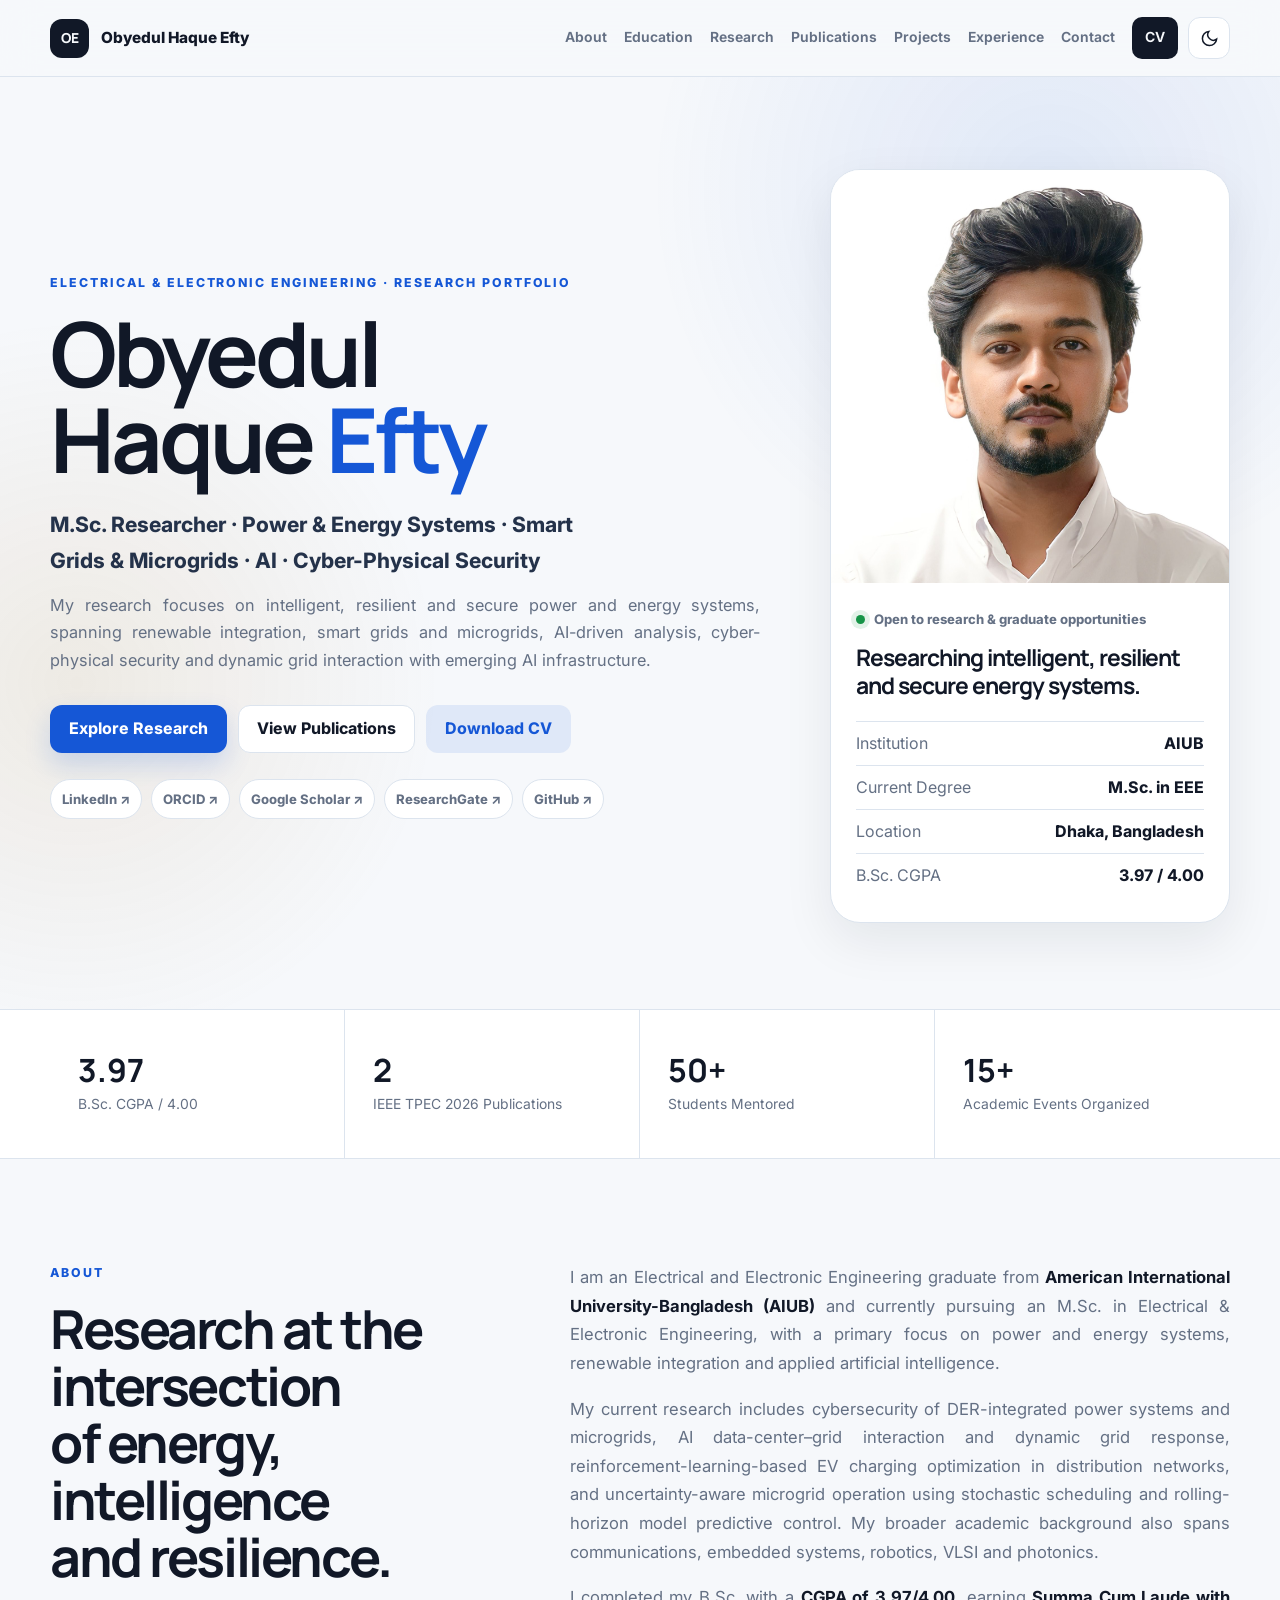
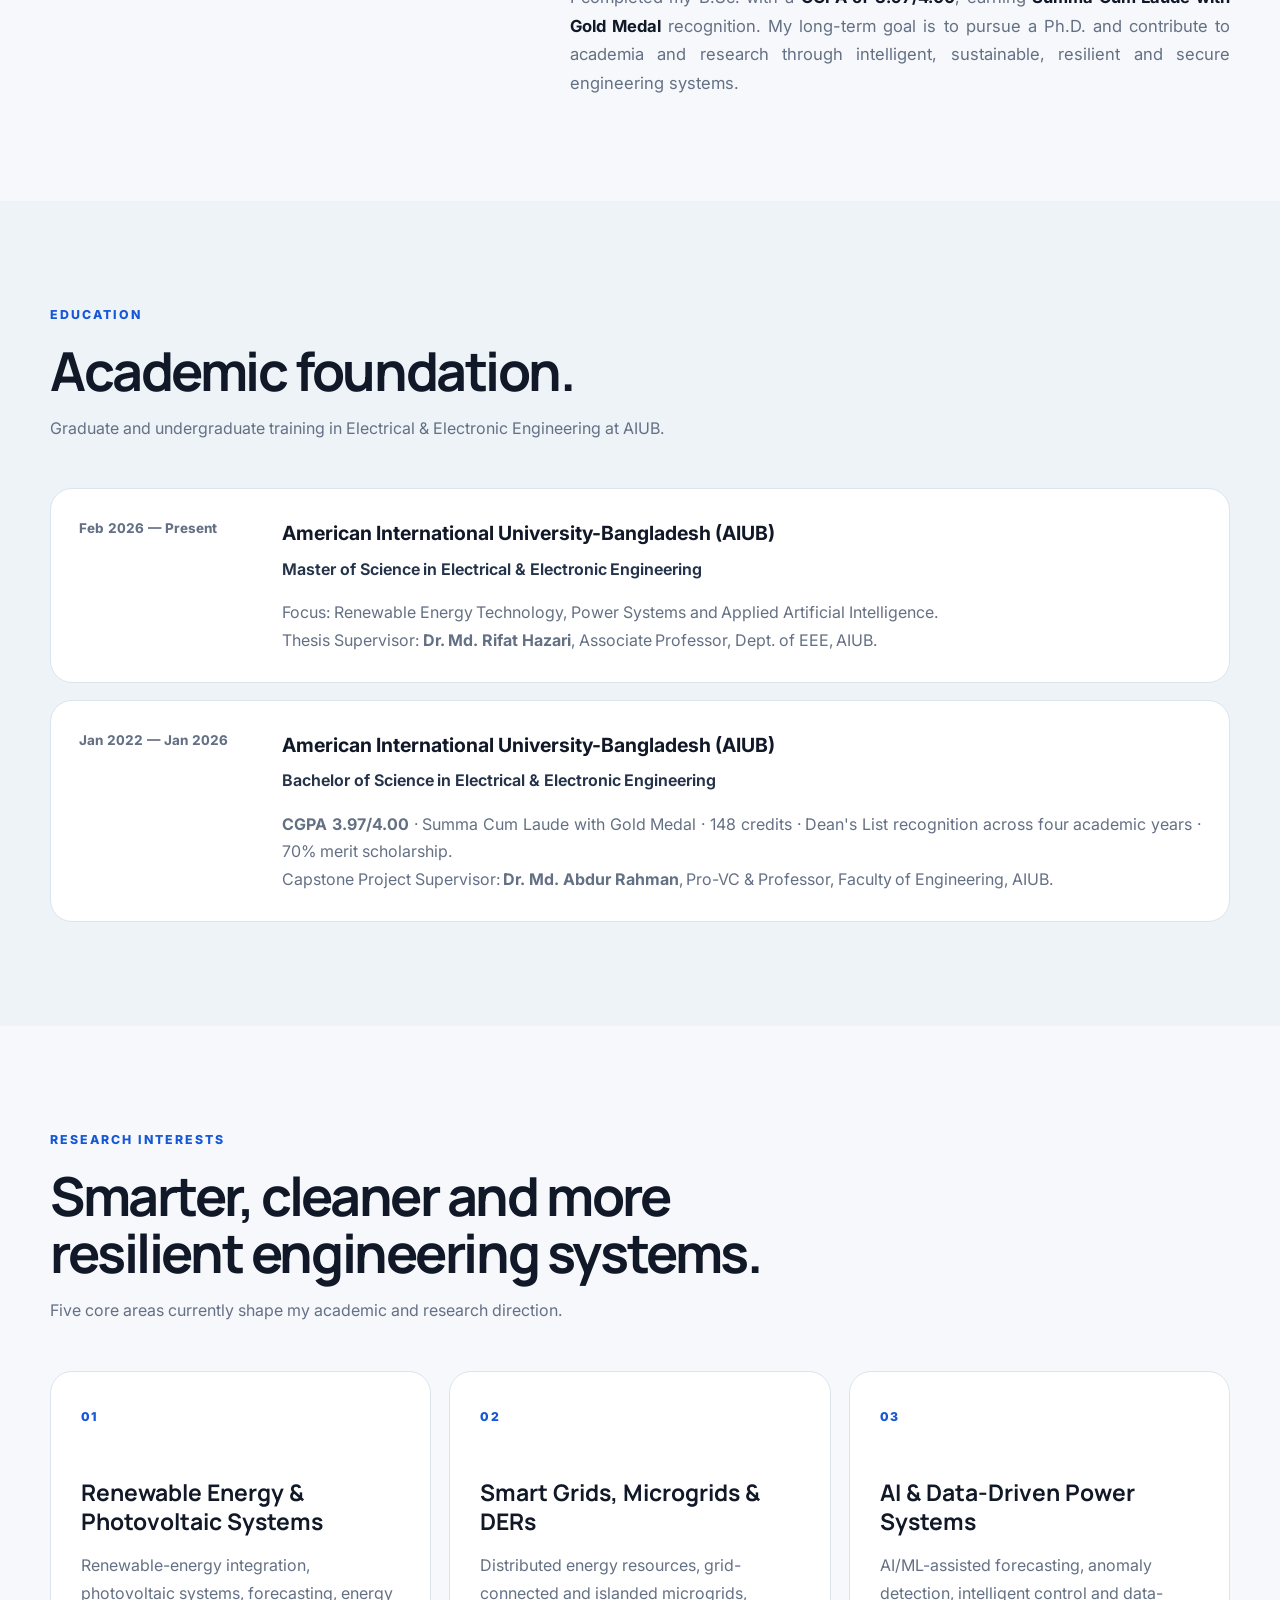
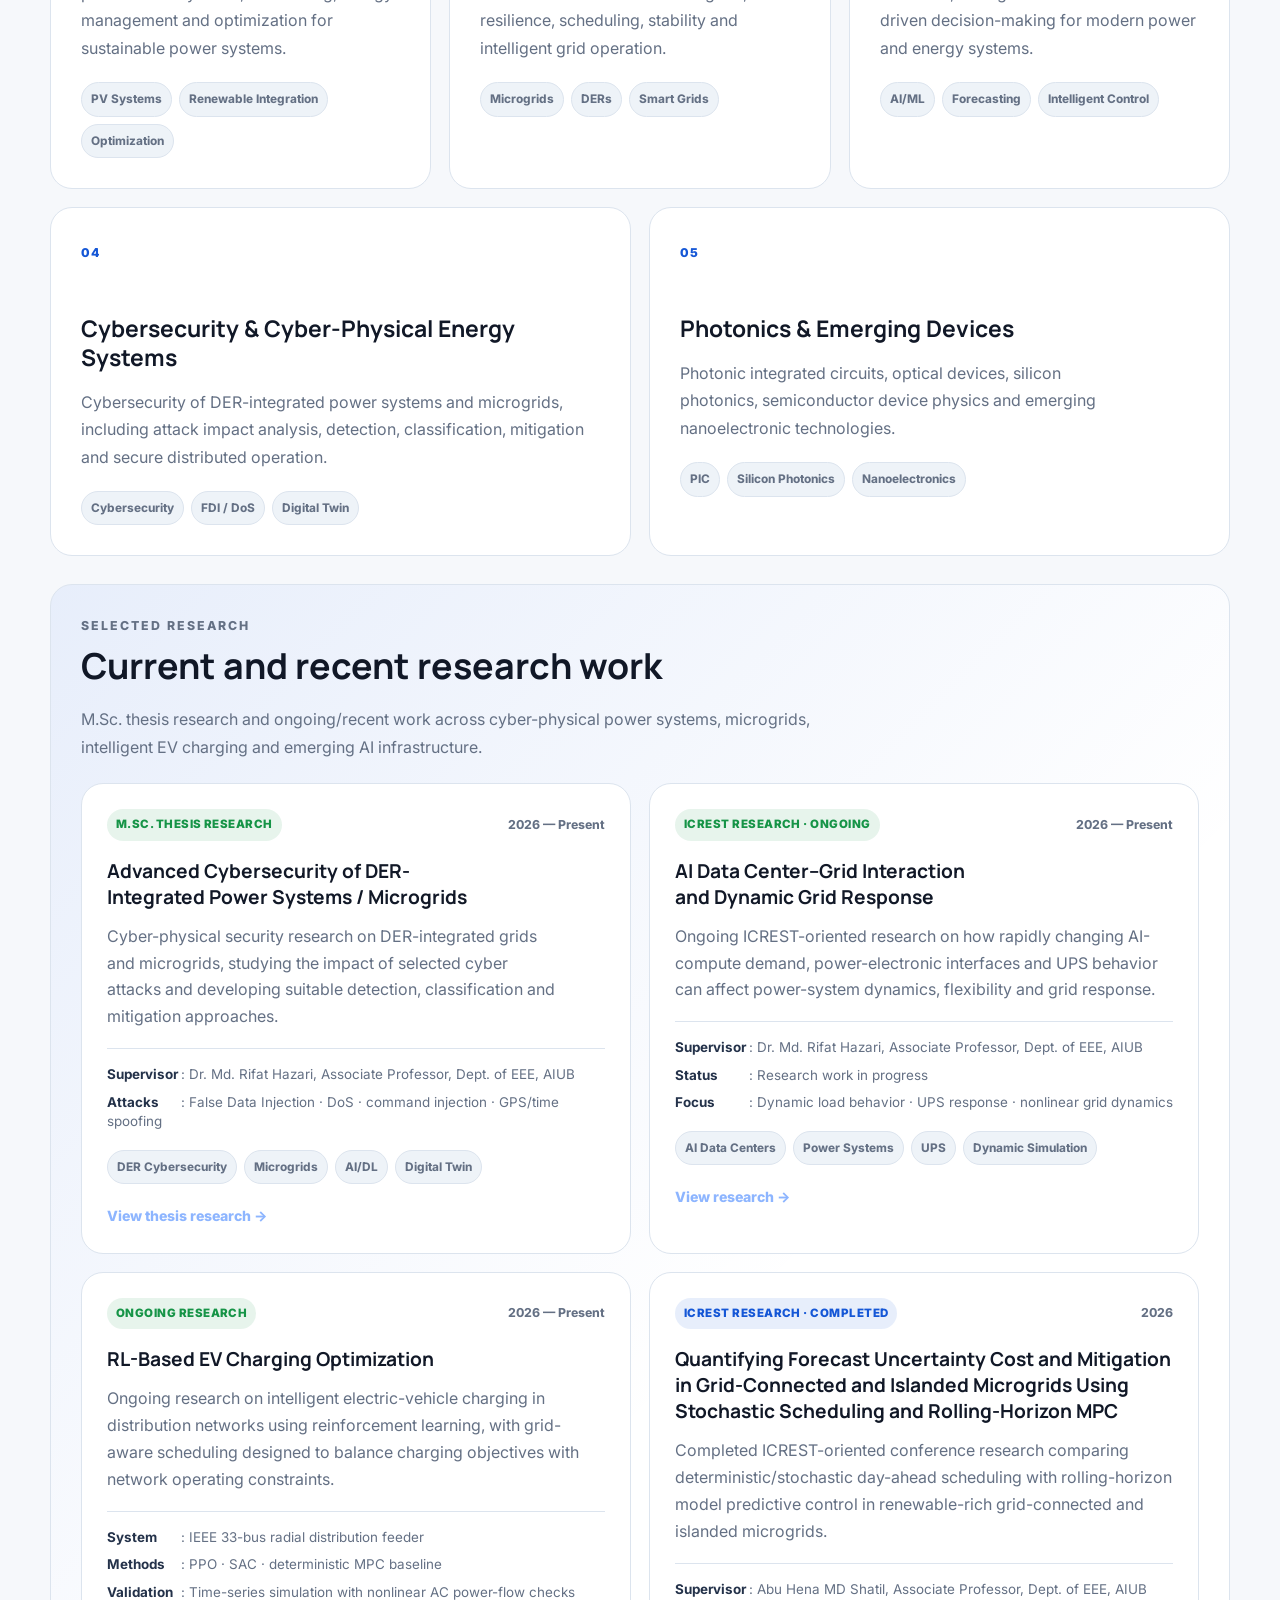
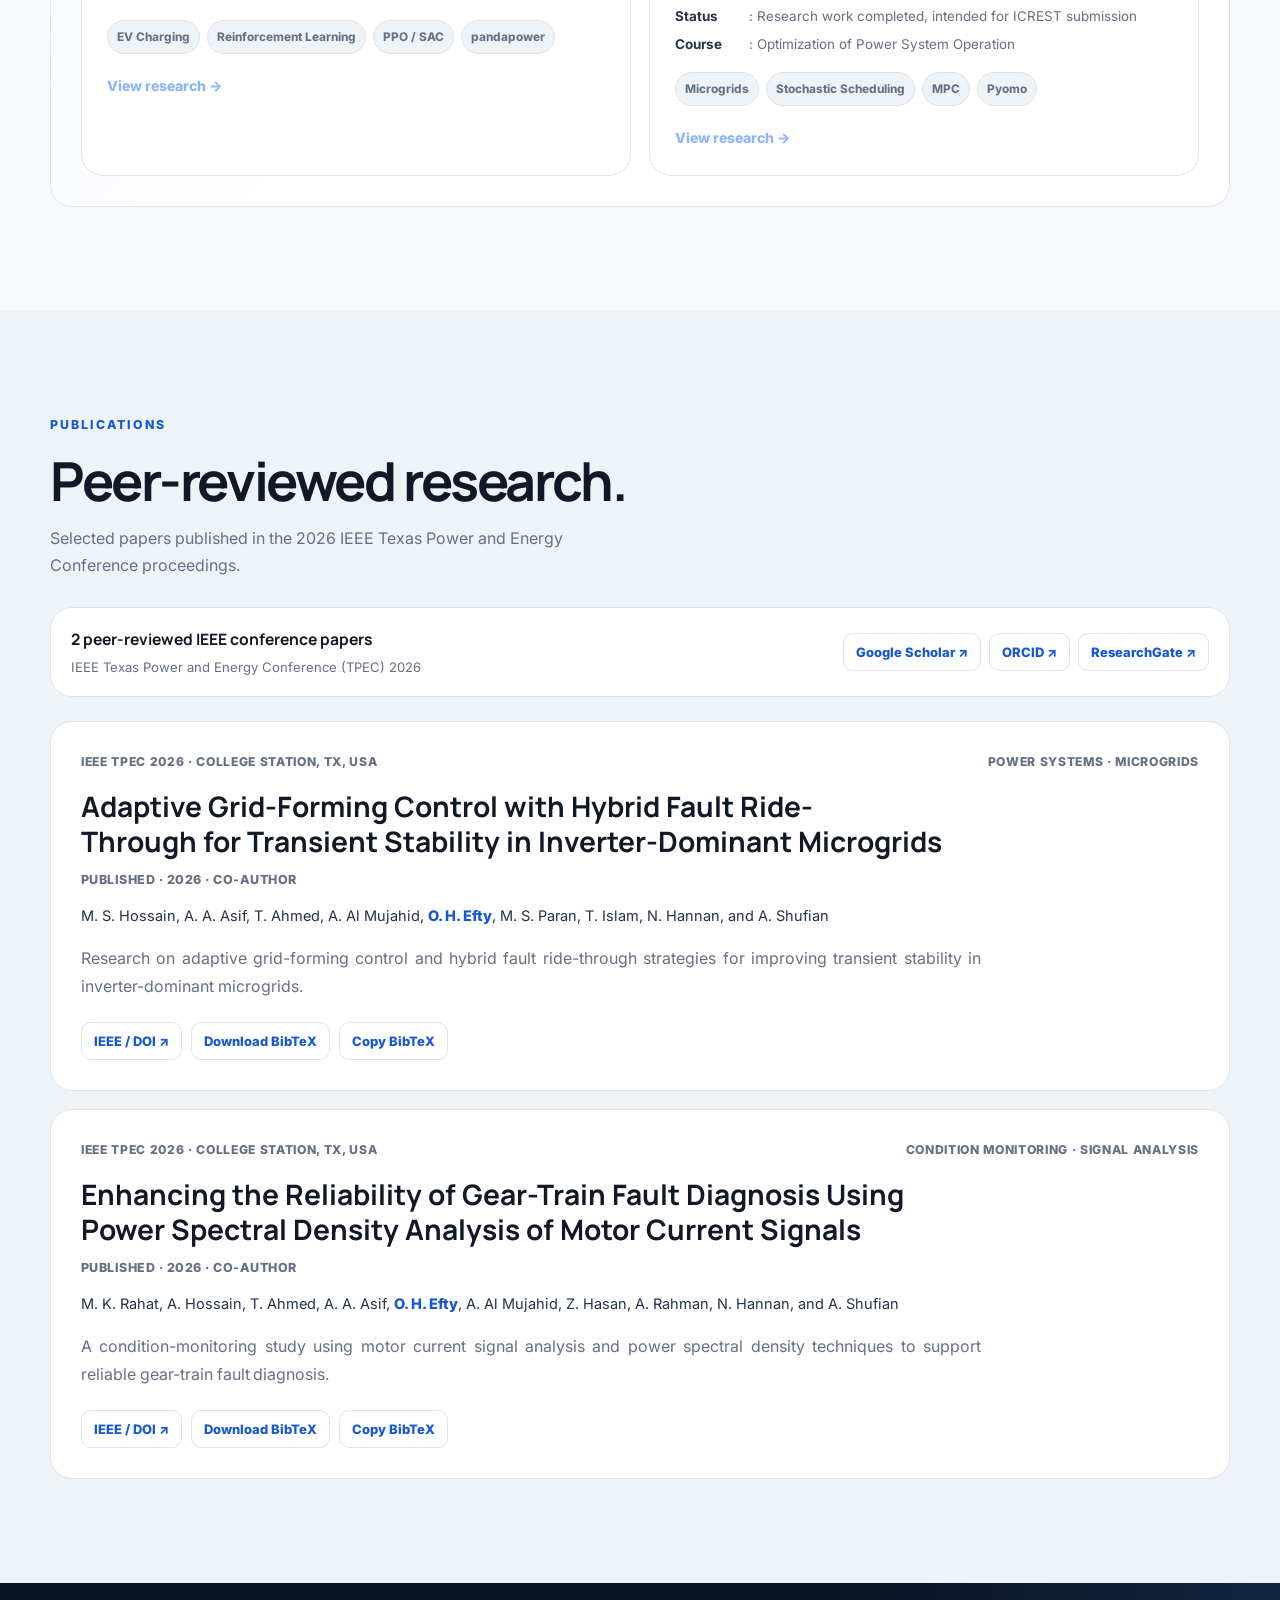
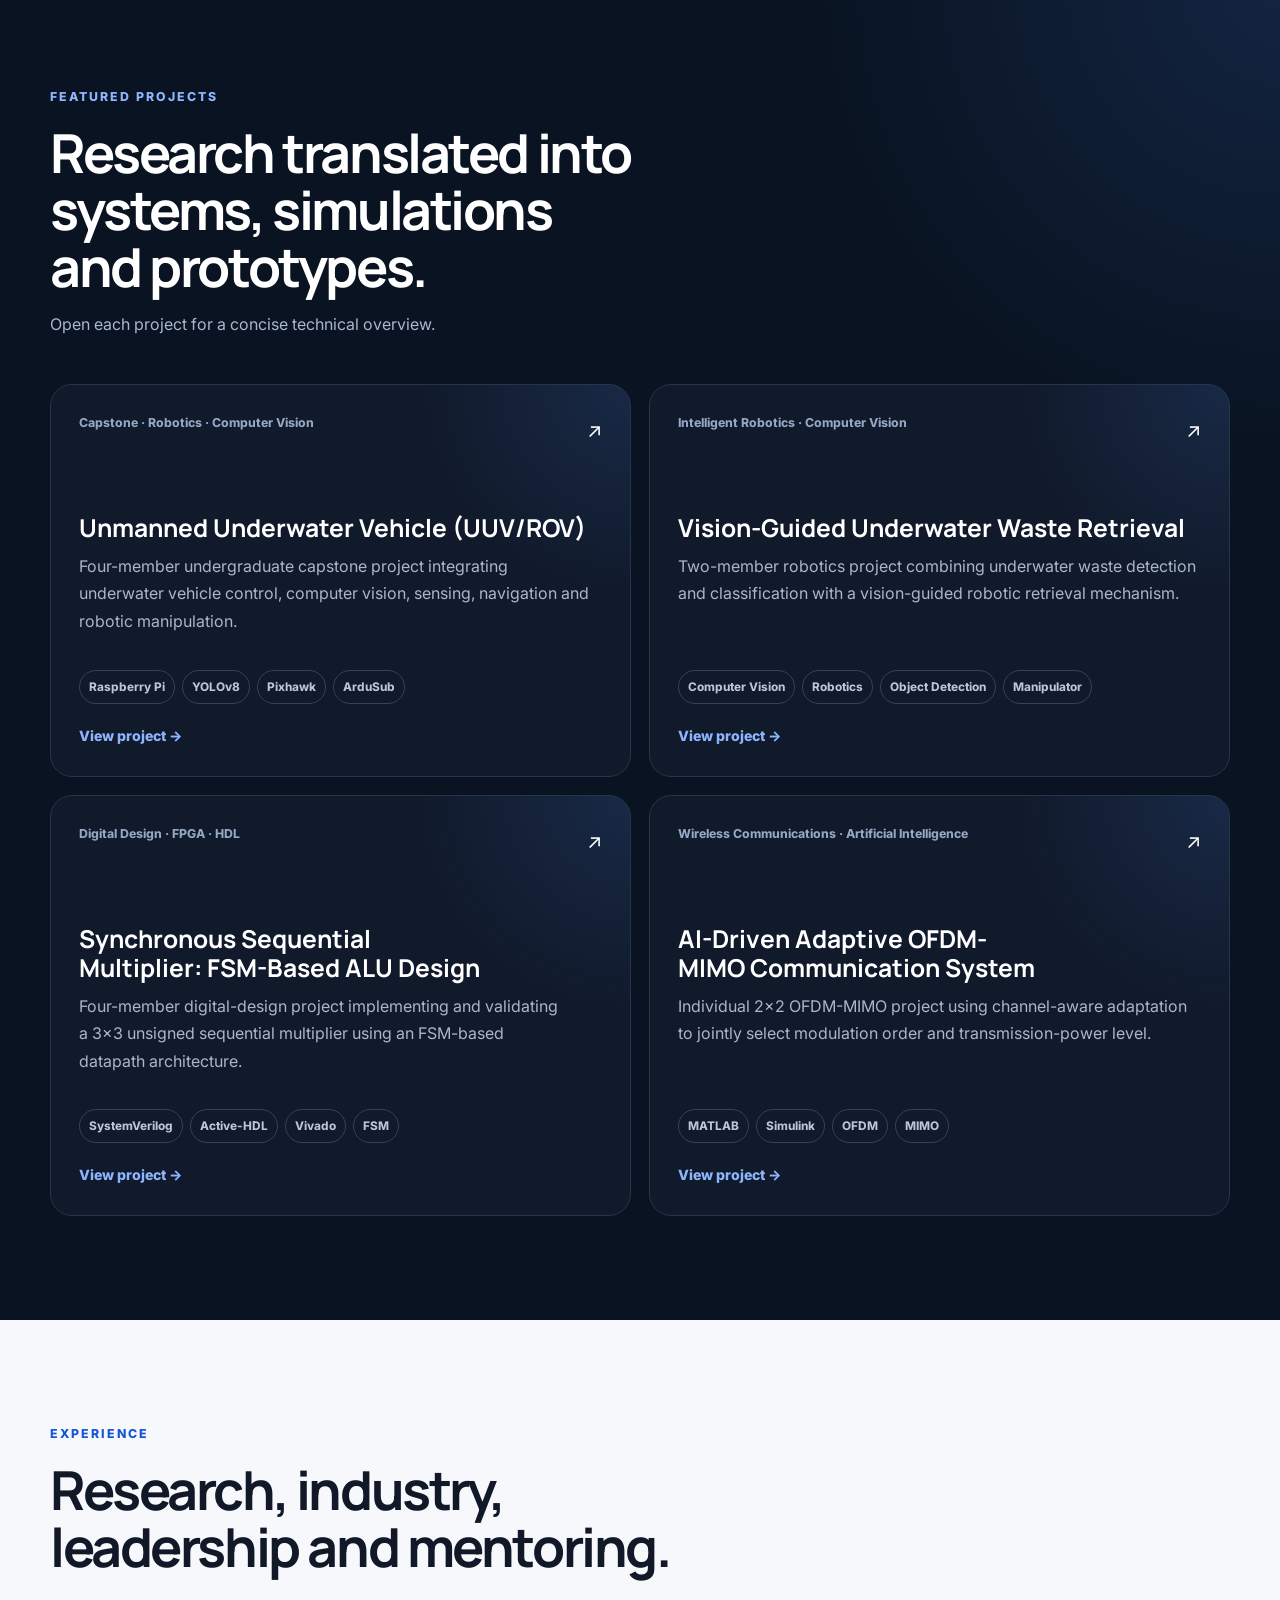
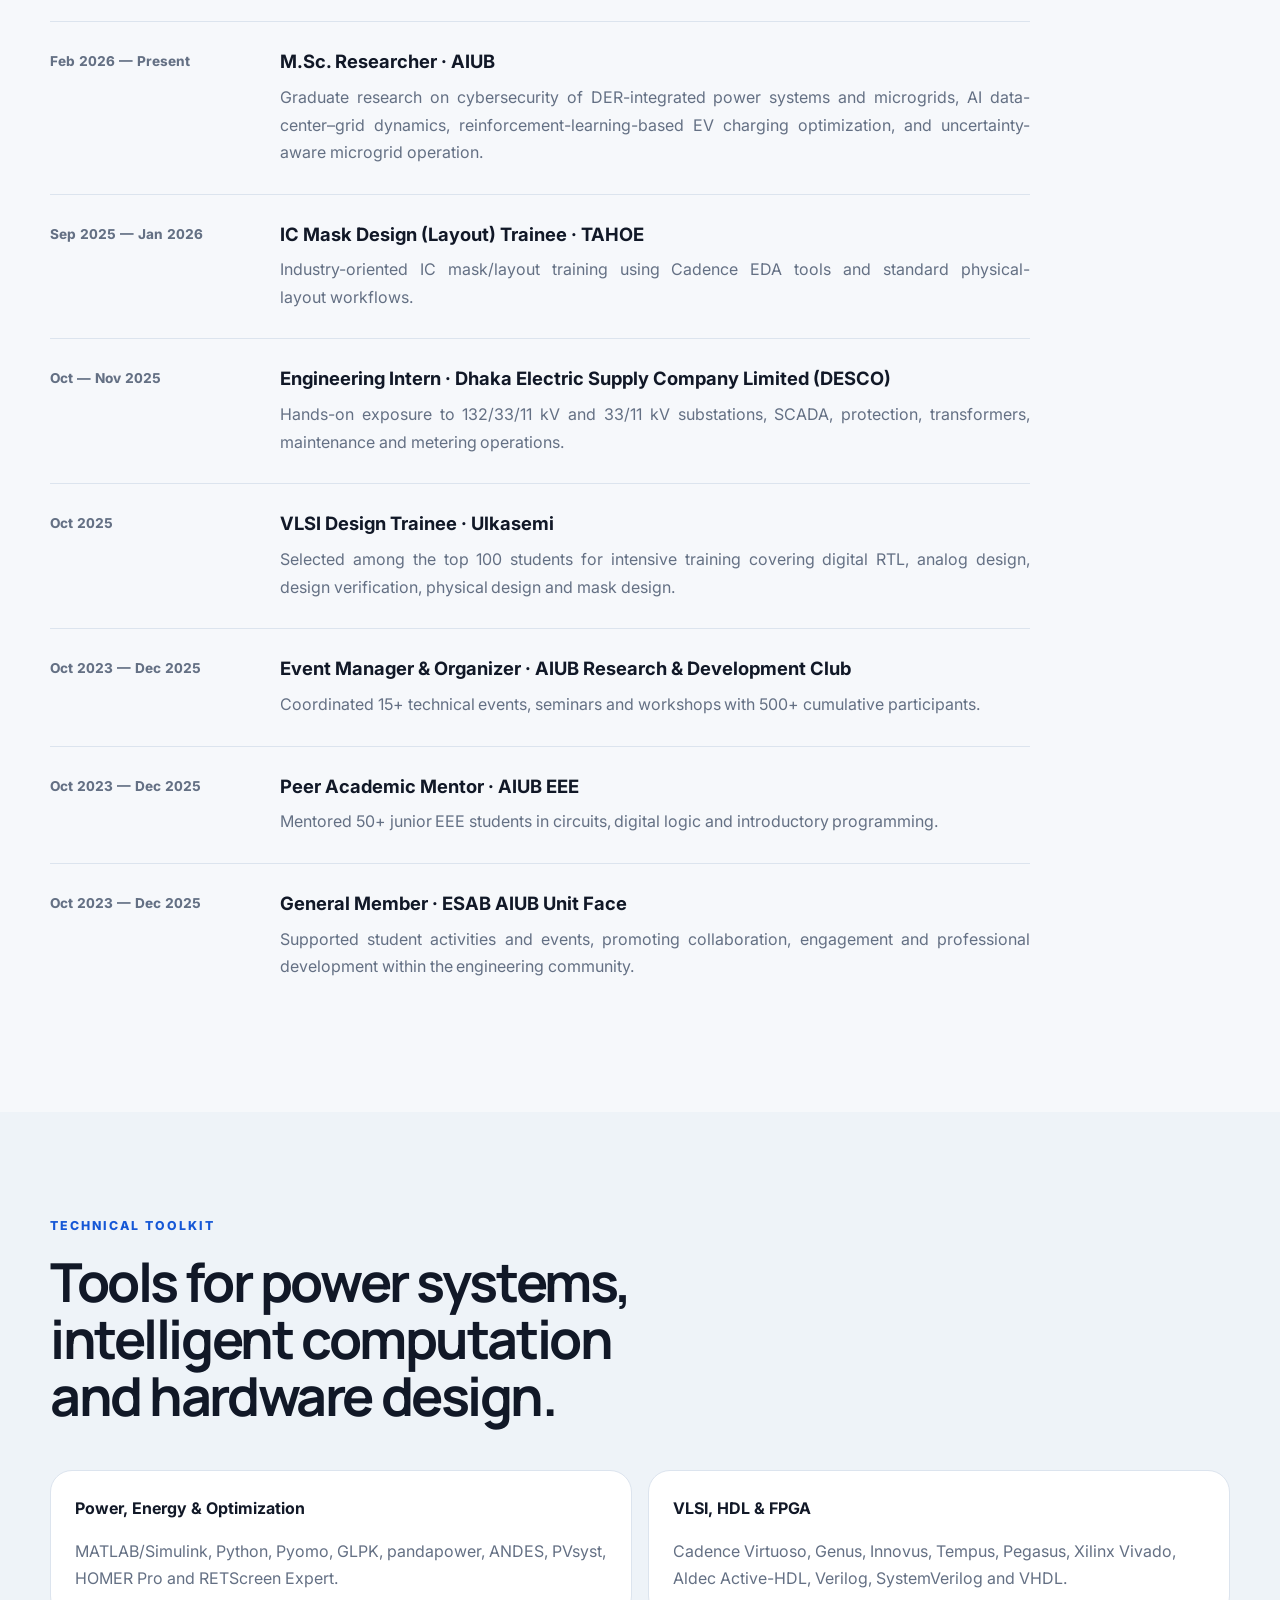
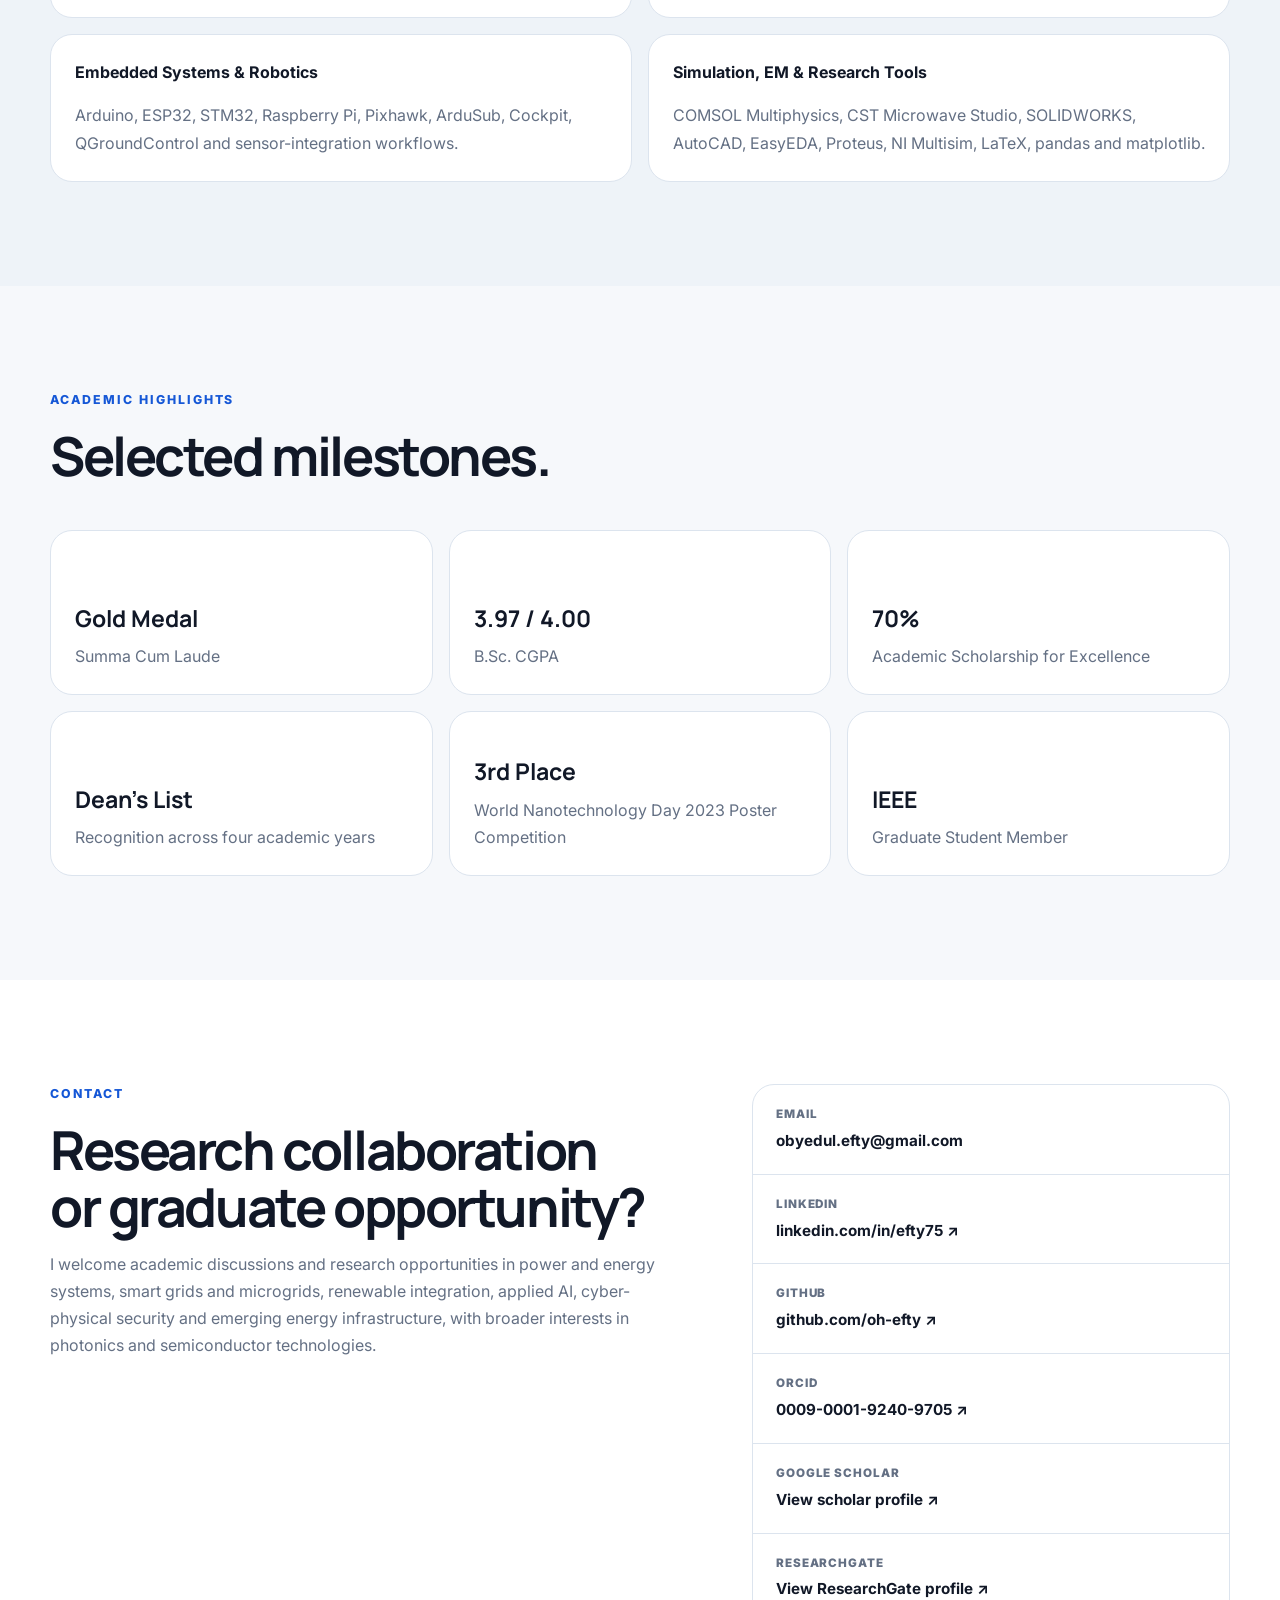
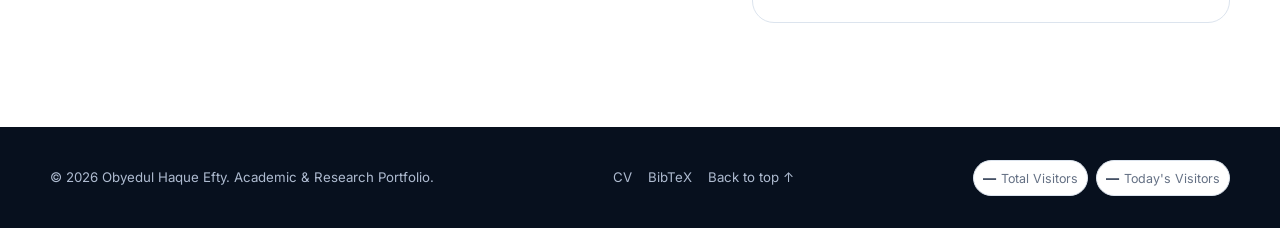
==== commit 2d7fee31: "Add RL EV charging research to portfolio" ====
--- a/index.html
+++ b/index.html
@@ -164,7 +164,7 @@
             I am an Electrical and Electronic Engineering graduate from <strong>American International University-Bangladesh (AIUB)</strong> and currently pursuing an M.Sc. in Electrical &amp; Electronic Engineering, with a primary focus on power and energy systems, renewable integration and applied artificial intelligence.
           </p>
           <p>
-            My current research includes cybersecurity of DER-integrated power systems and microgrids, AI data-center–grid interaction and dynamic grid response, and uncertainty-aware microgrid operation using stochastic scheduling and rolling-horizon model predictive control. My broader academic background also spans communications, embedded systems, robotics, VLSI and photonics.
+            My current research includes cybersecurity of DER-integrated power systems and microgrids, AI data-center–grid interaction and dynamic grid response, reinforcement-learning-based EV charging optimization in distribution networks, and uncertainty-aware microgrid operation using stochastic scheduling and rolling-horizon model predictive control. My broader academic background also spans communications, embedded systems, robotics, VLSI and photonics.
           </p>
           <p>
             I completed my B.Sc. with a <strong>CGPA of 3.97/4.00</strong>, earning <strong>Summa Cum Laude with Gold Medal</strong> recognition. My long-term goal is to pursue a Ph.D. and contribute to academia and research through intelligent, sustainable, resilient and secure engineering systems.
@@ -258,7 +258,7 @@
           <div class="selected-research-heading">
             <p class="eyebrow">Selected Research</p>
             <h3>Current and recent research work</h3>
-            <p>M.Sc. thesis research and ICREST-oriented work across cyber-physical power systems, microgrids and emerging AI infrastructure.</p>
+            <p>M.Sc. thesis research and ongoing/recent work across cyber-physical power systems, microgrids, intelligent EV charging and emerging AI infrastructure.</p>
           </div>
 
           <div class="research-work-grid">
@@ -291,6 +291,22 @@
               </div>
               <div class="tag-row"><span>AI Data Centers</span><span>Power Systems</span><span>UPS</span><span>Dynamic Simulation</span></div>
               <a class="project-link" href="research/ai-data-center-grid.html">View research →</a>
+            </article>
+
+            <article class="research-work-card">
+              <div class="research-work-top">
+                <span class="research-status ongoing">Ongoing Research</span>
+                <span class="research-year">2026 — Present</span>
+              </div>
+              <h3>RL-Based EV Charging Optimization</h3>
+              <p>Ongoing research on intelligent electric-vehicle charging in distribution networks using reinforcement learning, with grid-aware scheduling designed to balance charging objectives with network operating constraints.</p>
+              <div class="research-meta">
+                <span><strong>System</strong>: IEEE 33-bus radial distribution feeder</span>
+                <span><strong>Methods</strong>: PPO · SAC · deterministic MPC baseline</span>
+                <span><strong>Validation</strong>: Time-series simulation with nonlinear AC power-flow checks</span>
+              </div>
+              <div class="tag-row"><span>EV Charging</span><span>Reinforcement Learning</span><span>PPO / SAC</span><span>pandapower</span></div>
+              <a class="project-link" href="research/rl-ev-charging.html">View research →</a>
             </article>
 
             <article class="research-work-card">
@@ -431,7 +447,7 @@
             <div class="timeline-date">Feb 2026 — Present</div>
             <div class="timeline-content">
               <h3>M.Sc. Researcher · AIUB</h3>
-              <p>Graduate research on cybersecurity of DER-integrated power systems and microgrids, AI data-center–grid dynamics, and uncertainty-aware microgrid operation.</p>
+              <p>Graduate research on cybersecurity of DER-integrated power systems and microgrids, AI data-center–grid dynamics, reinforcement-learning-based EV charging optimization, and uncertainty-aware microgrid operation.</p>
             </div>
           </article>
 
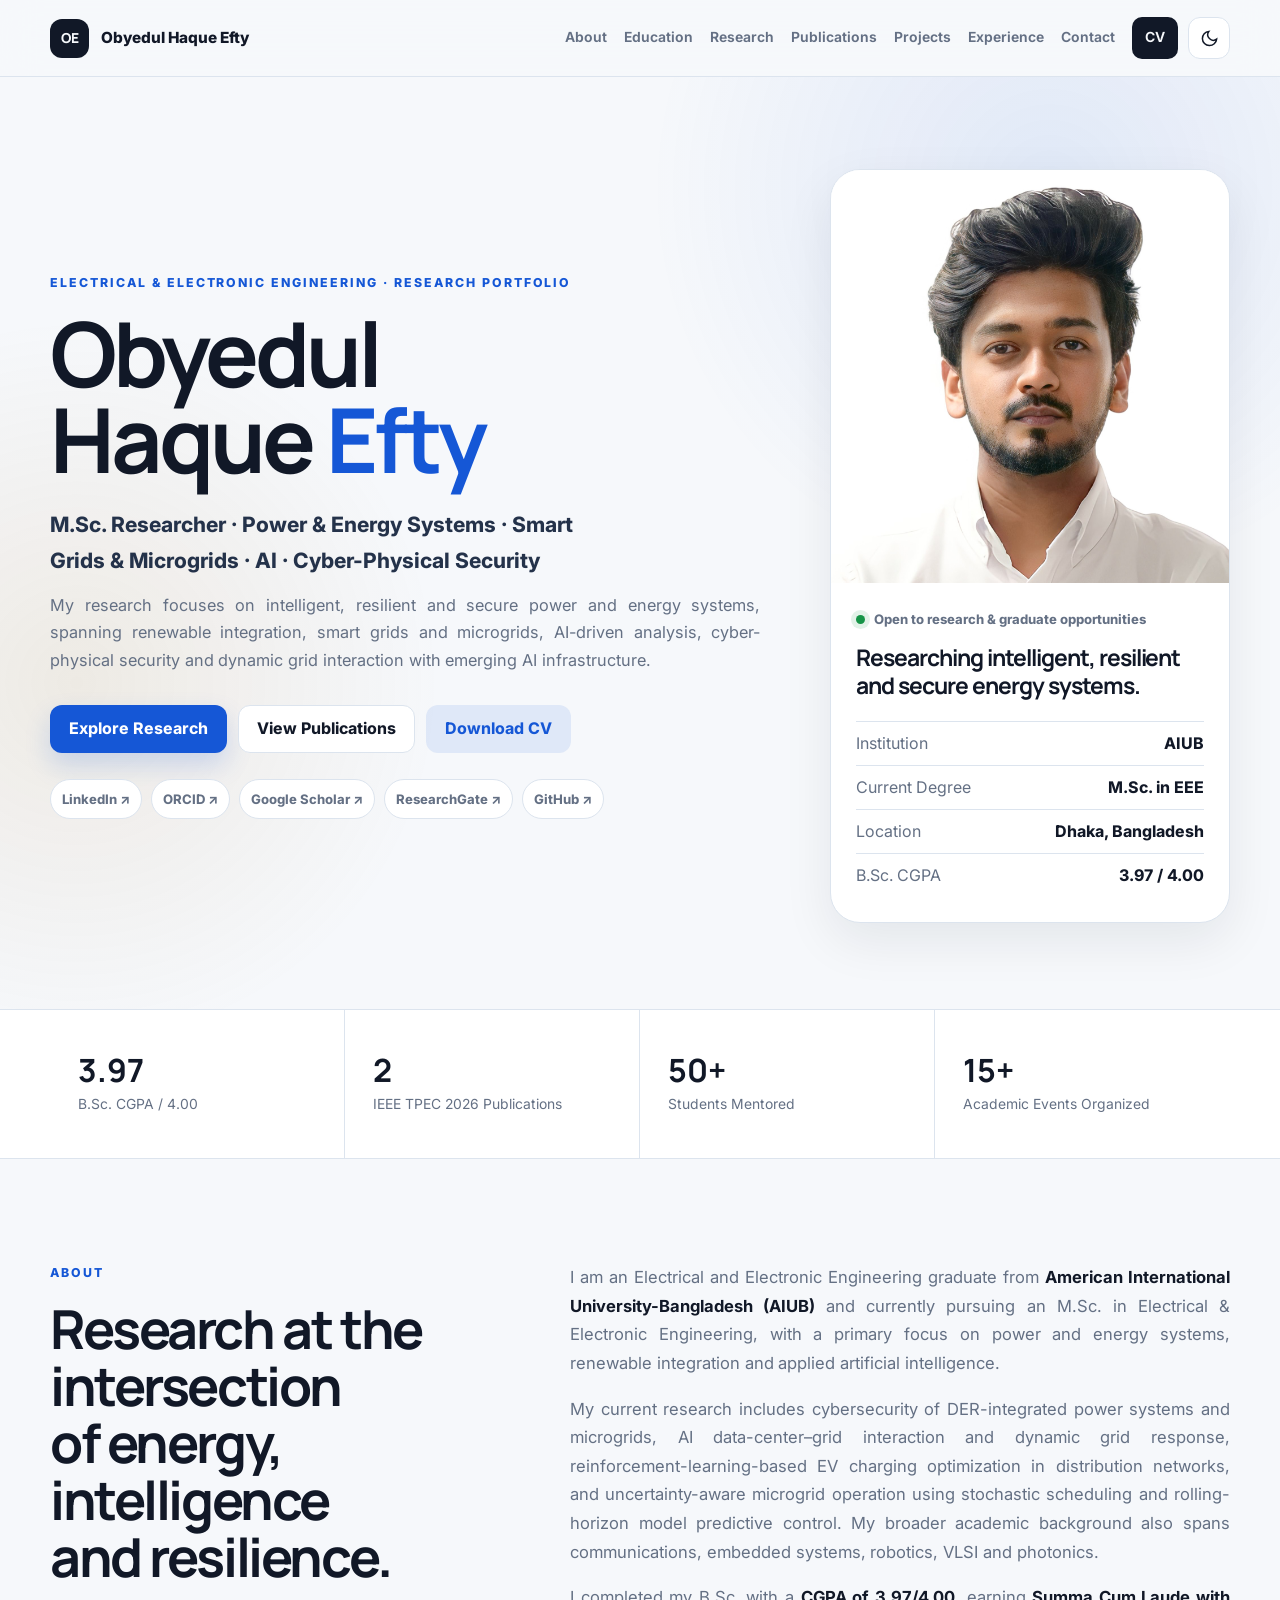
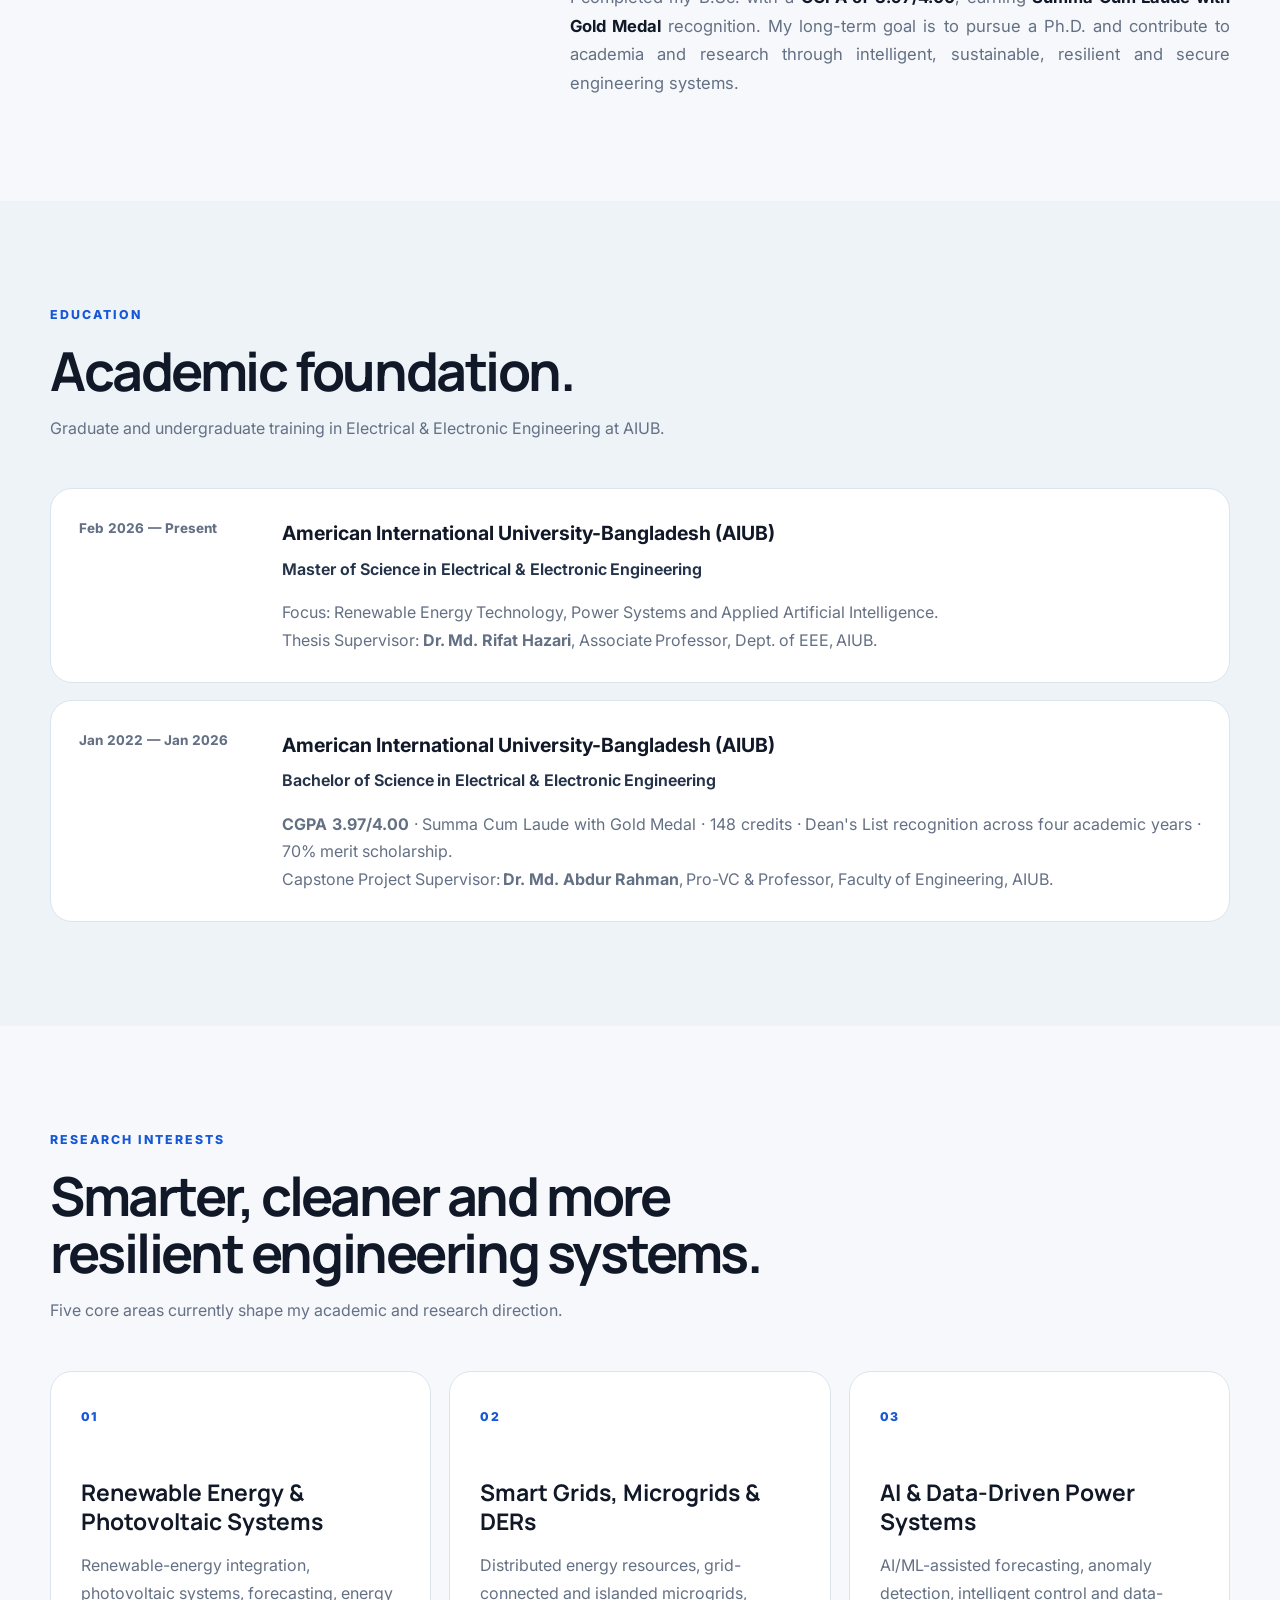
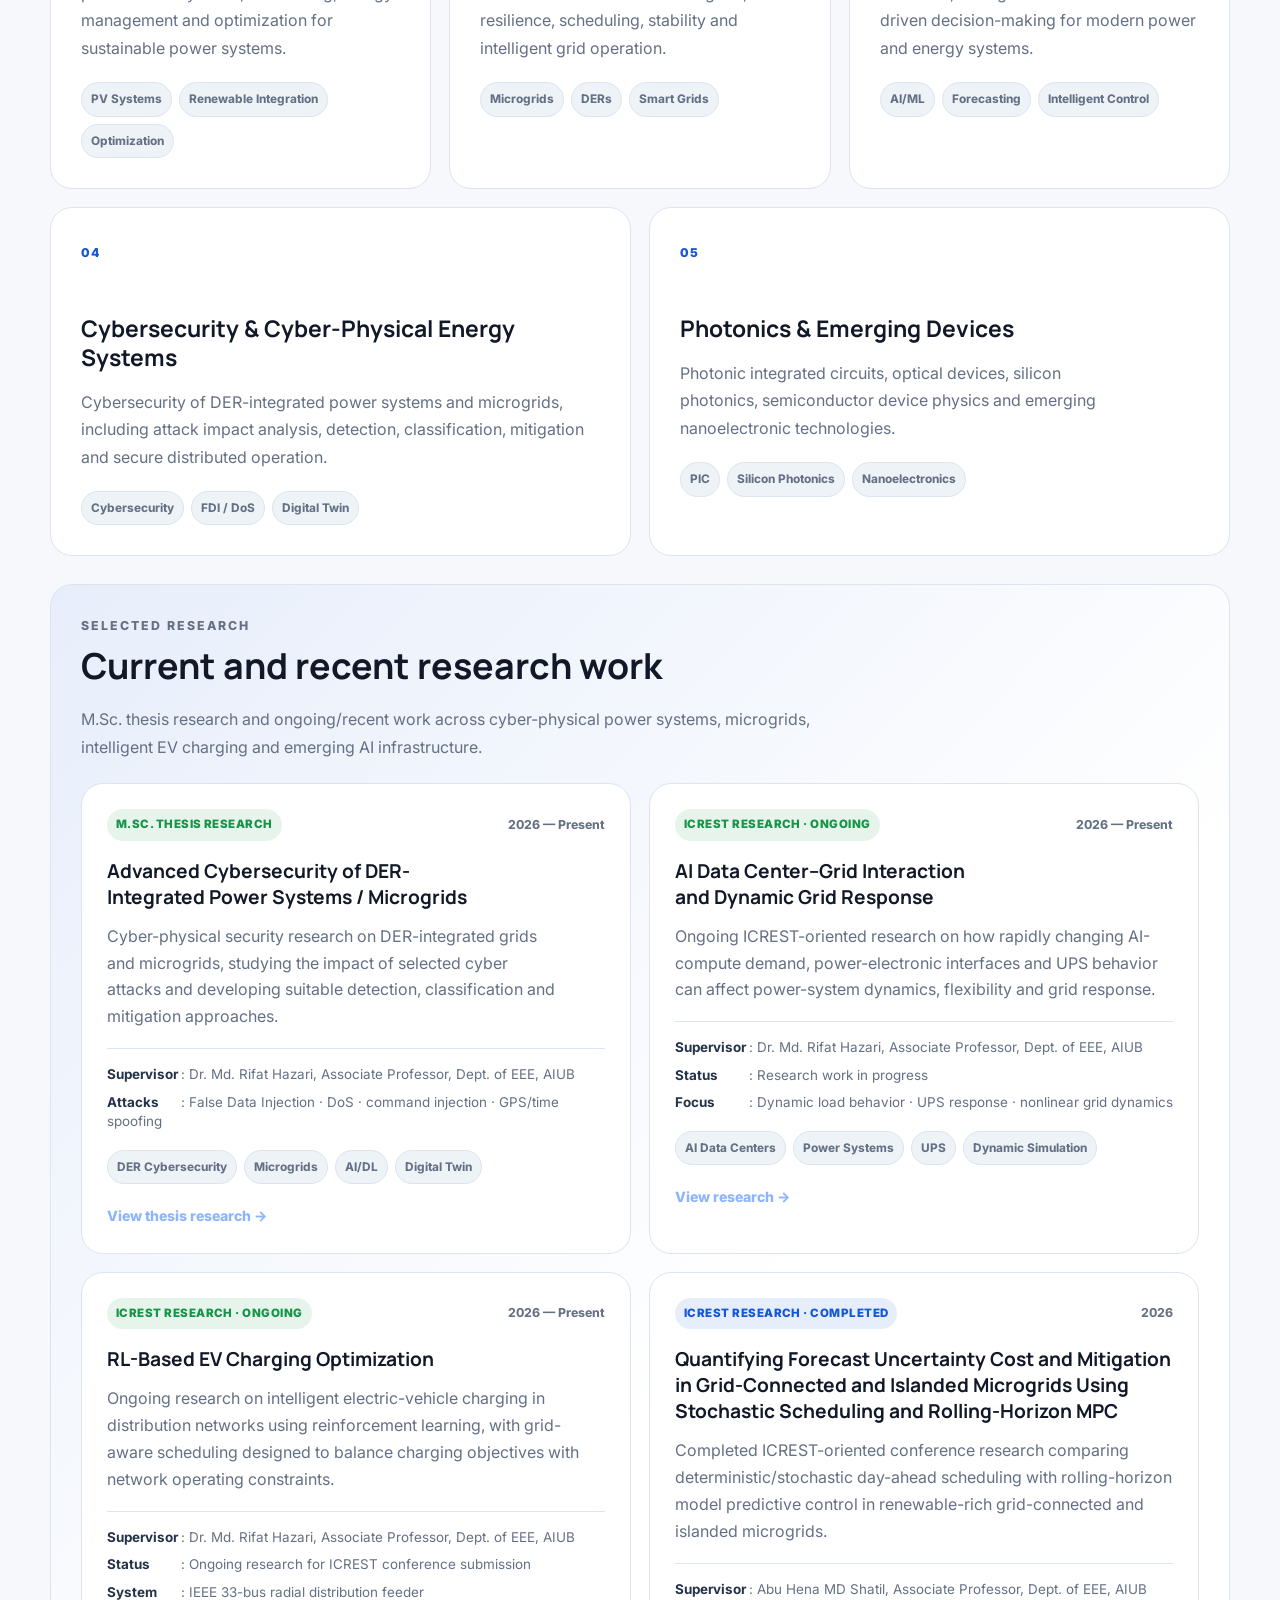
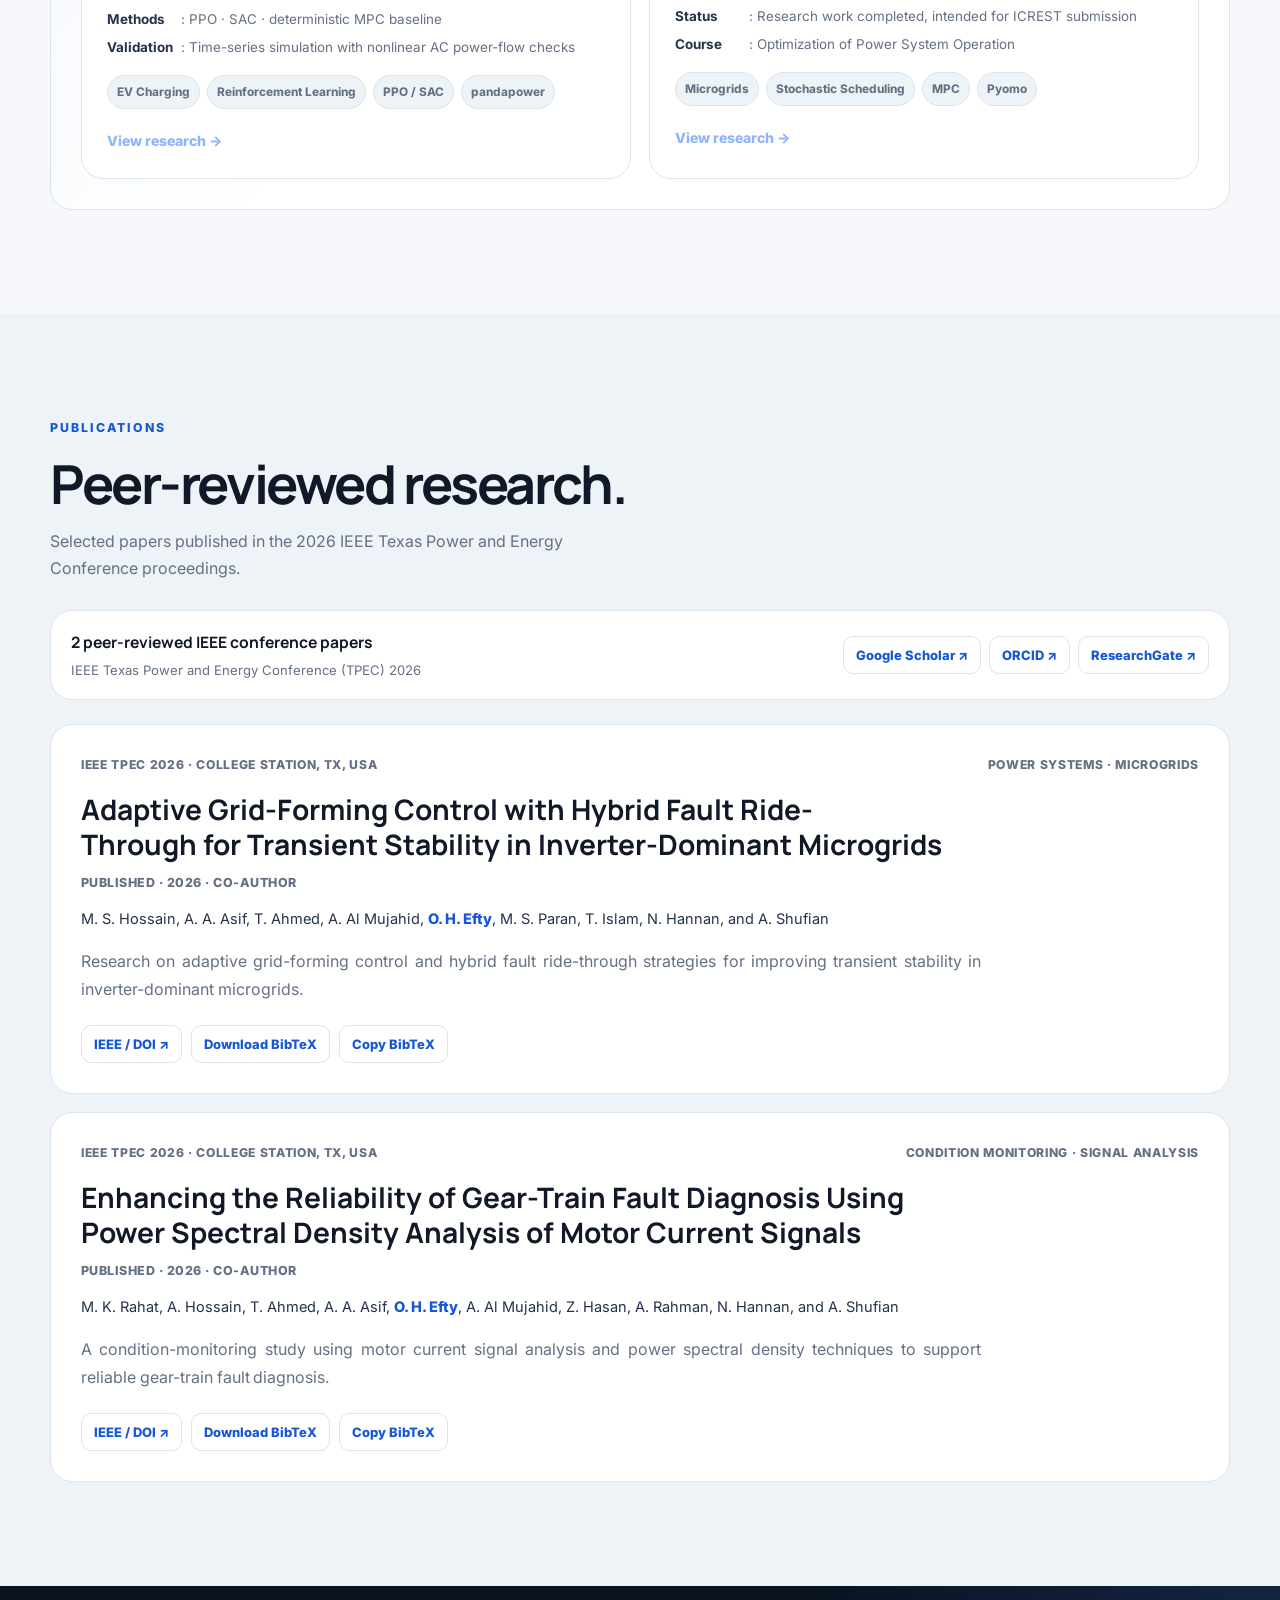
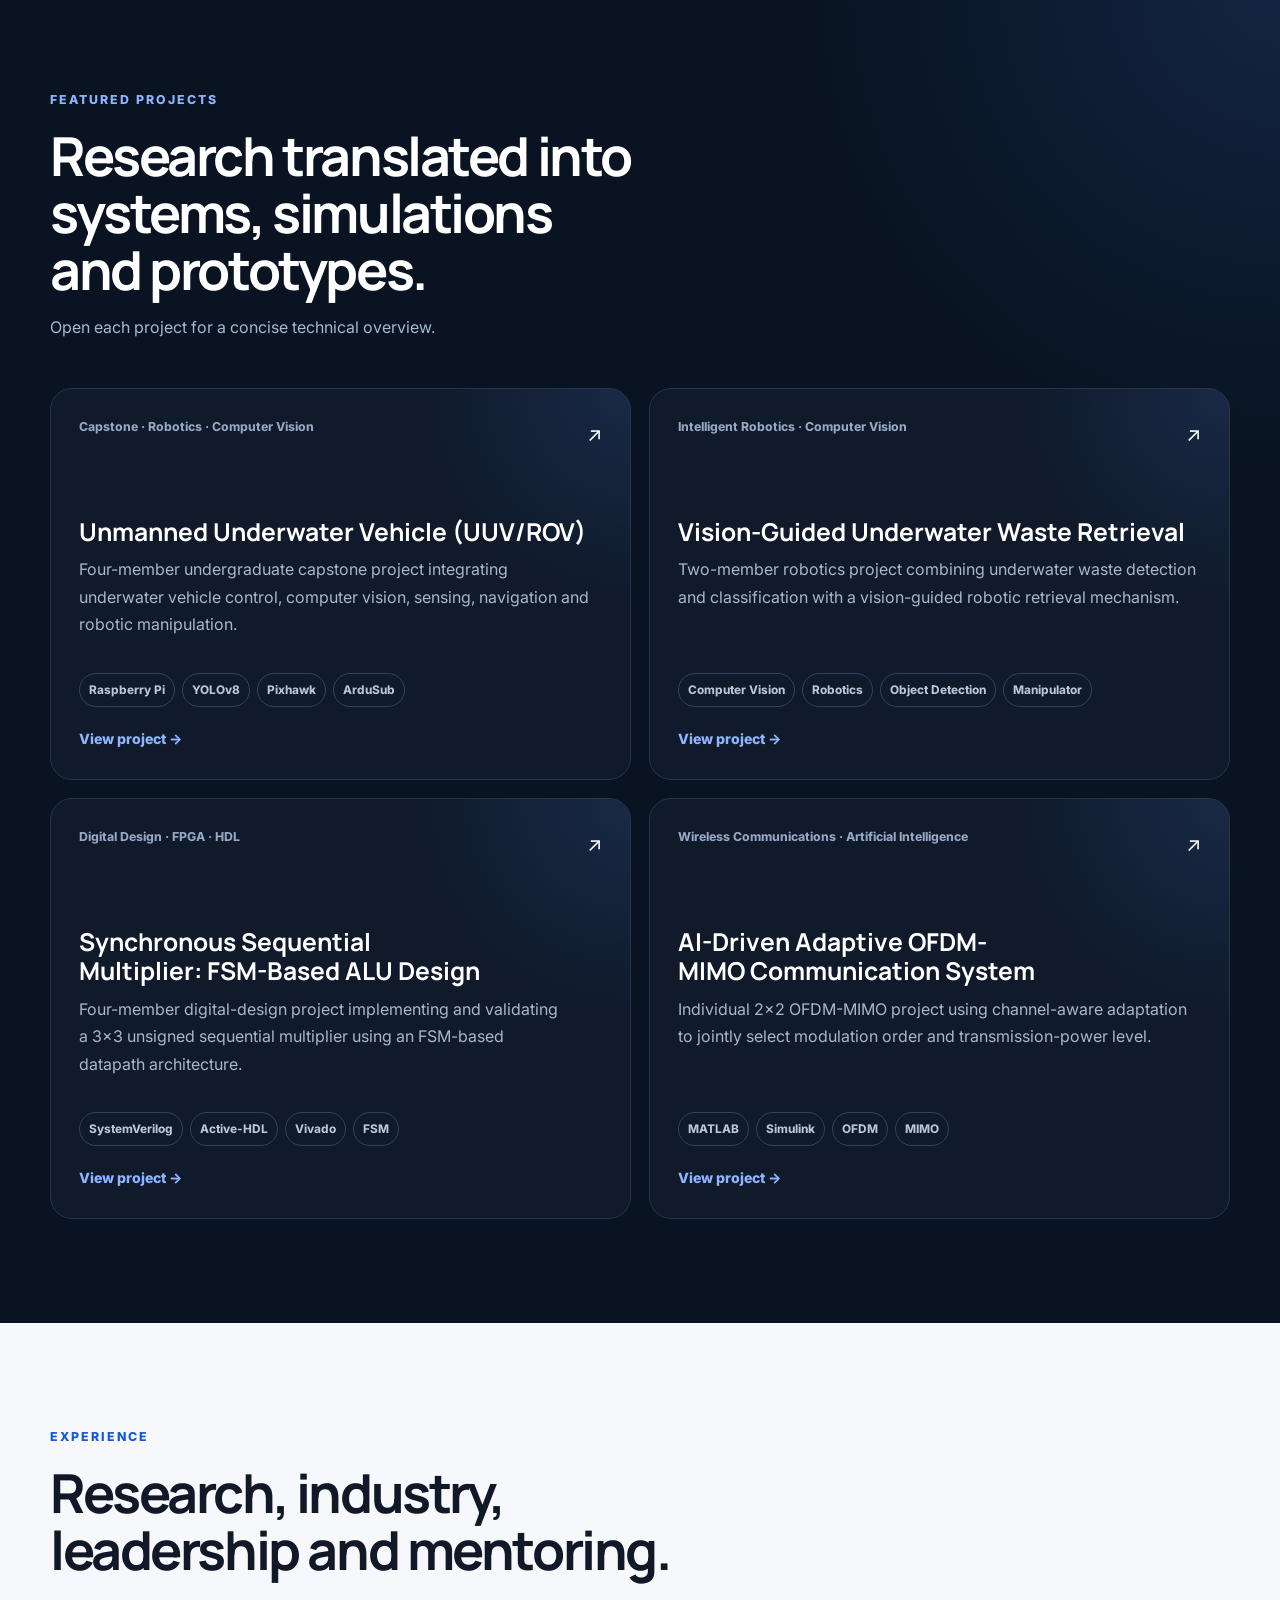
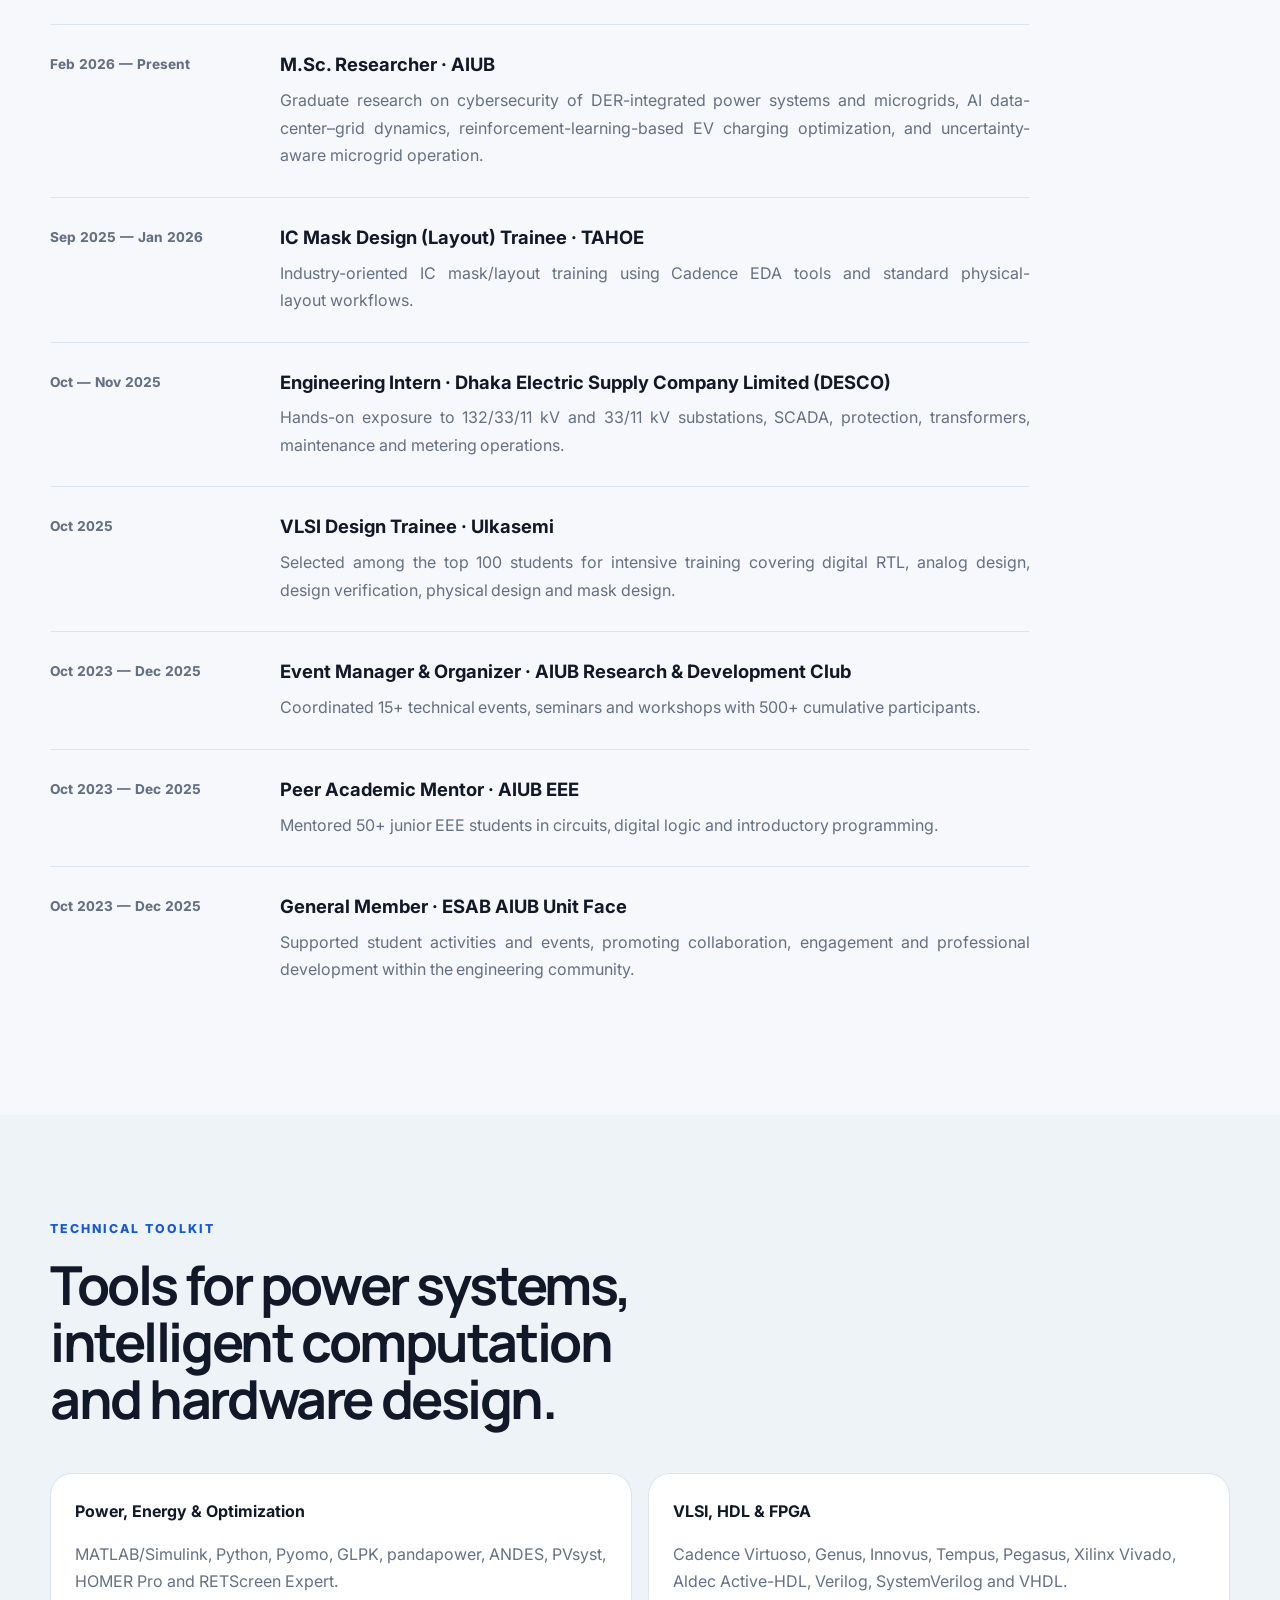
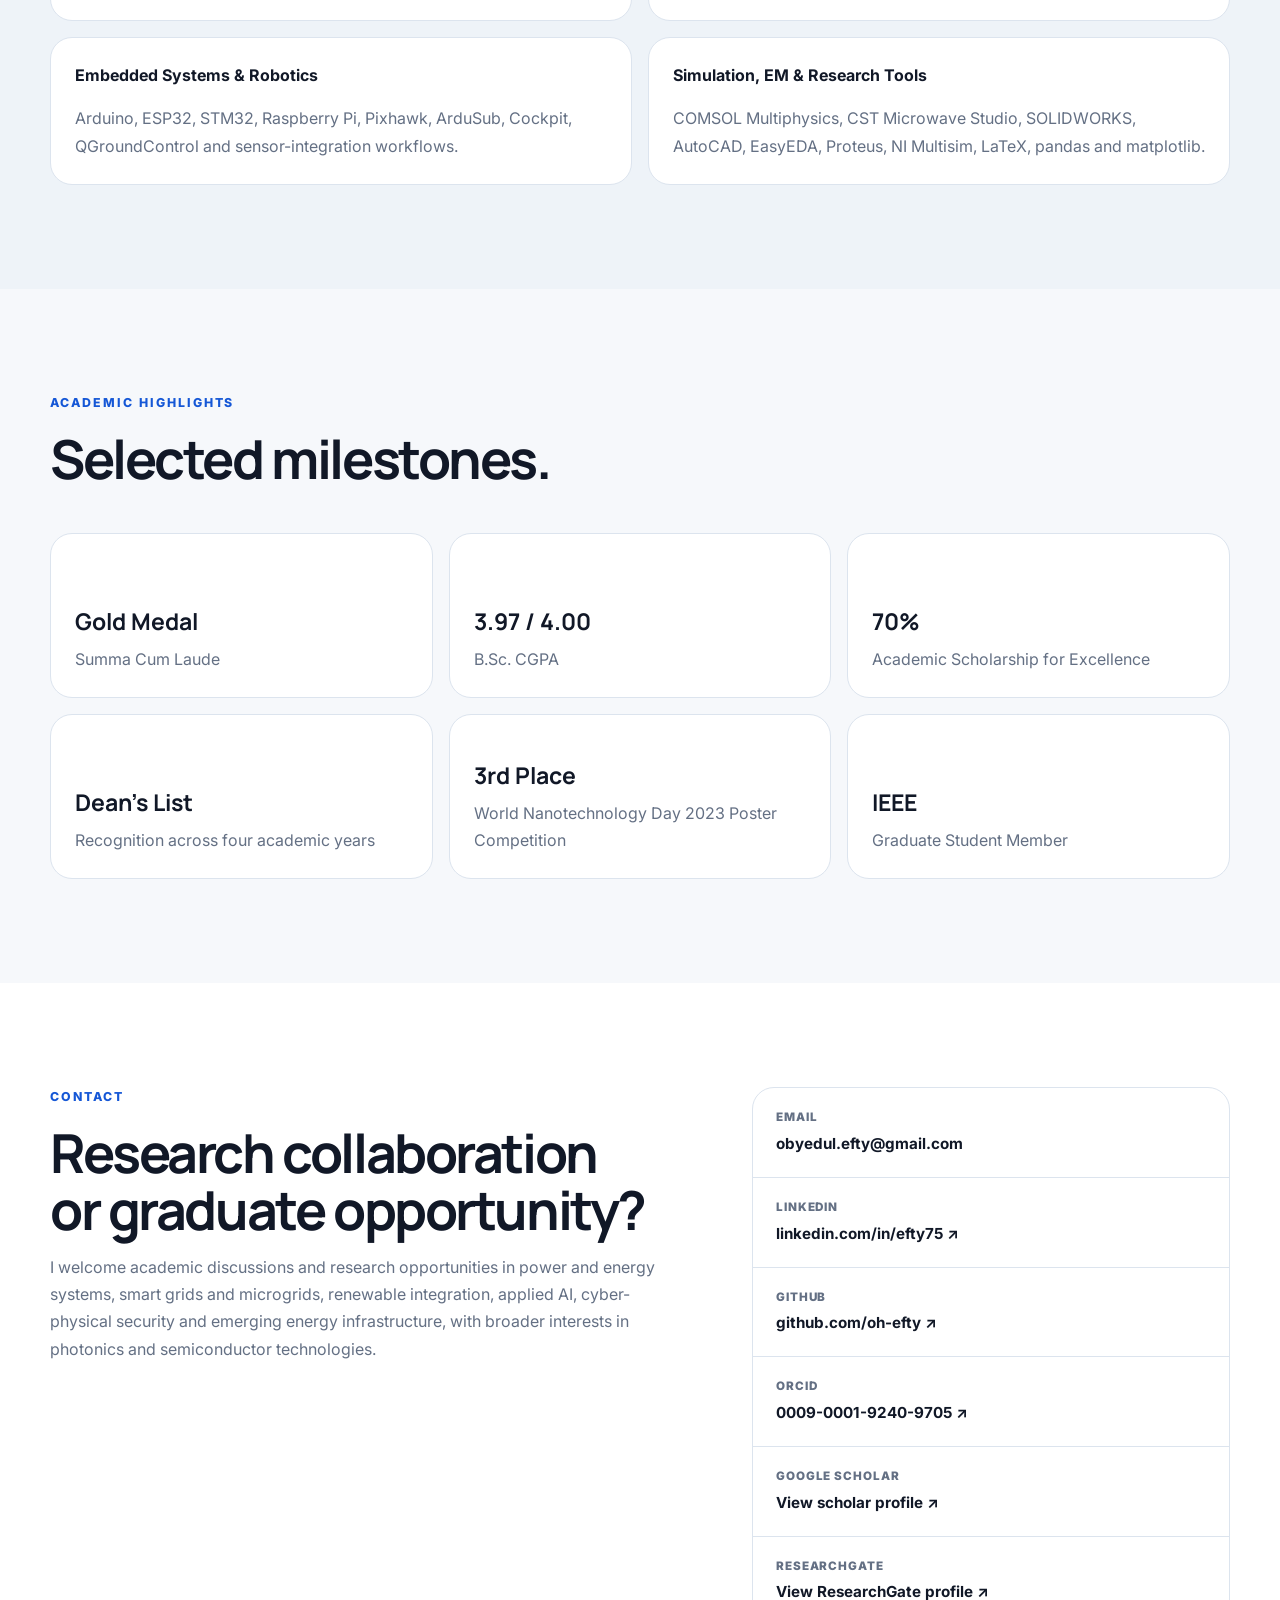
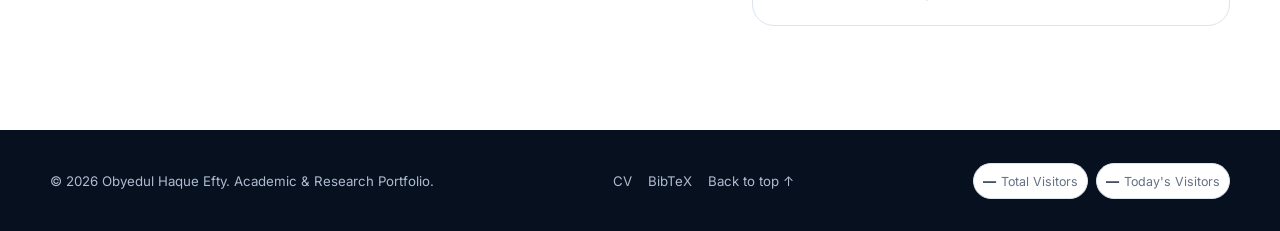
==== commit 4c52d736: "Mark EV charging study as ICREST research" ====
--- a/index.html
+++ b/index.html
@@ -295,12 +295,14 @@
 
             <article class="research-work-card">
               <div class="research-work-top">
-                <span class="research-status ongoing">Ongoing Research</span>
+                <span class="research-status ongoing">ICREST Research · Ongoing</span>
                 <span class="research-year">2026 — Present</span>
               </div>
               <h3>RL-Based EV Charging Optimization</h3>
               <p>Ongoing research on intelligent electric-vehicle charging in distribution networks using reinforcement learning, with grid-aware scheduling designed to balance charging objectives with network operating constraints.</p>
               <div class="research-meta">
+                <span><strong>Supervisor</strong>: Dr. Md. Rifat Hazari, Associate Professor, Dept. of EEE, AIUB</span>
+                <span><strong>Status</strong>: Ongoing research for ICREST conference submission</span>
                 <span><strong>System</strong>: IEEE 33-bus radial distribution feeder</span>
                 <span><strong>Methods</strong>: PPO · SAC · deterministic MPC baseline</span>
                 <span><strong>Validation</strong>: Time-series simulation with nonlinear AC power-flow checks</span>
